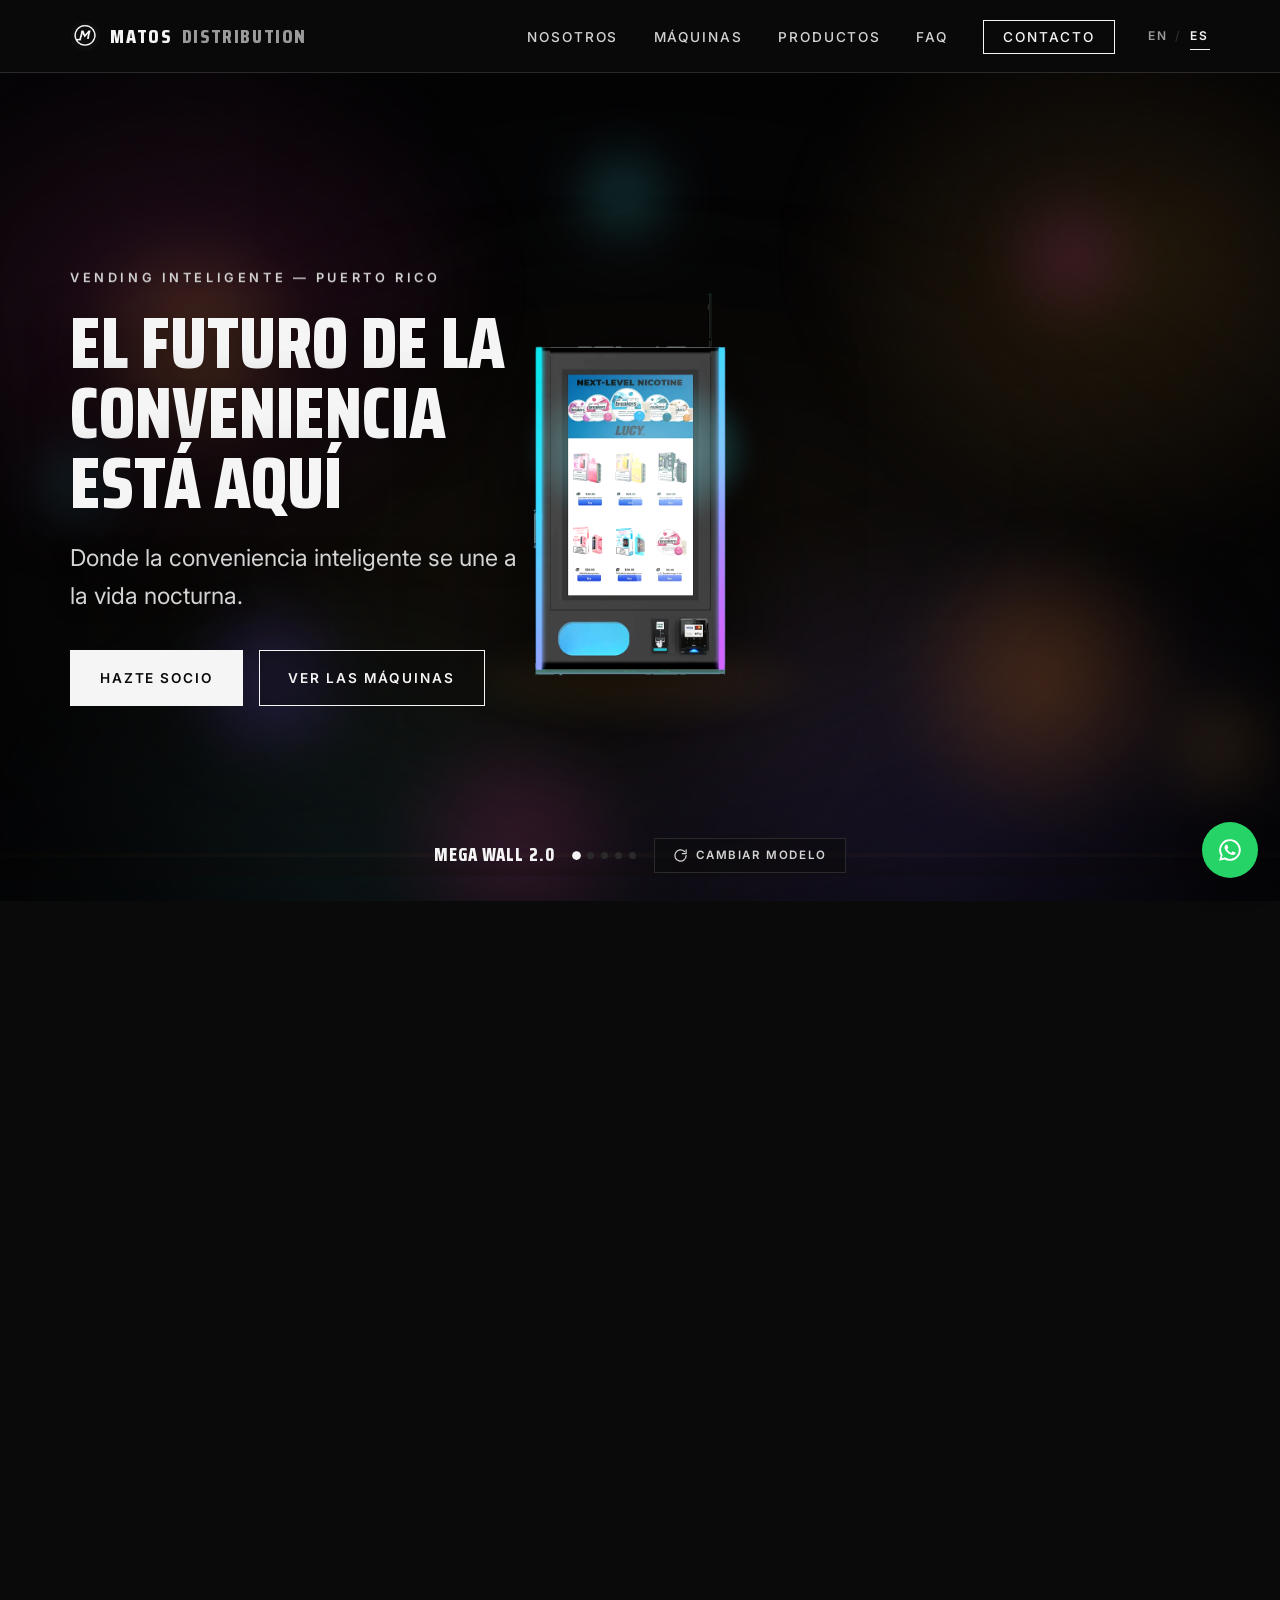
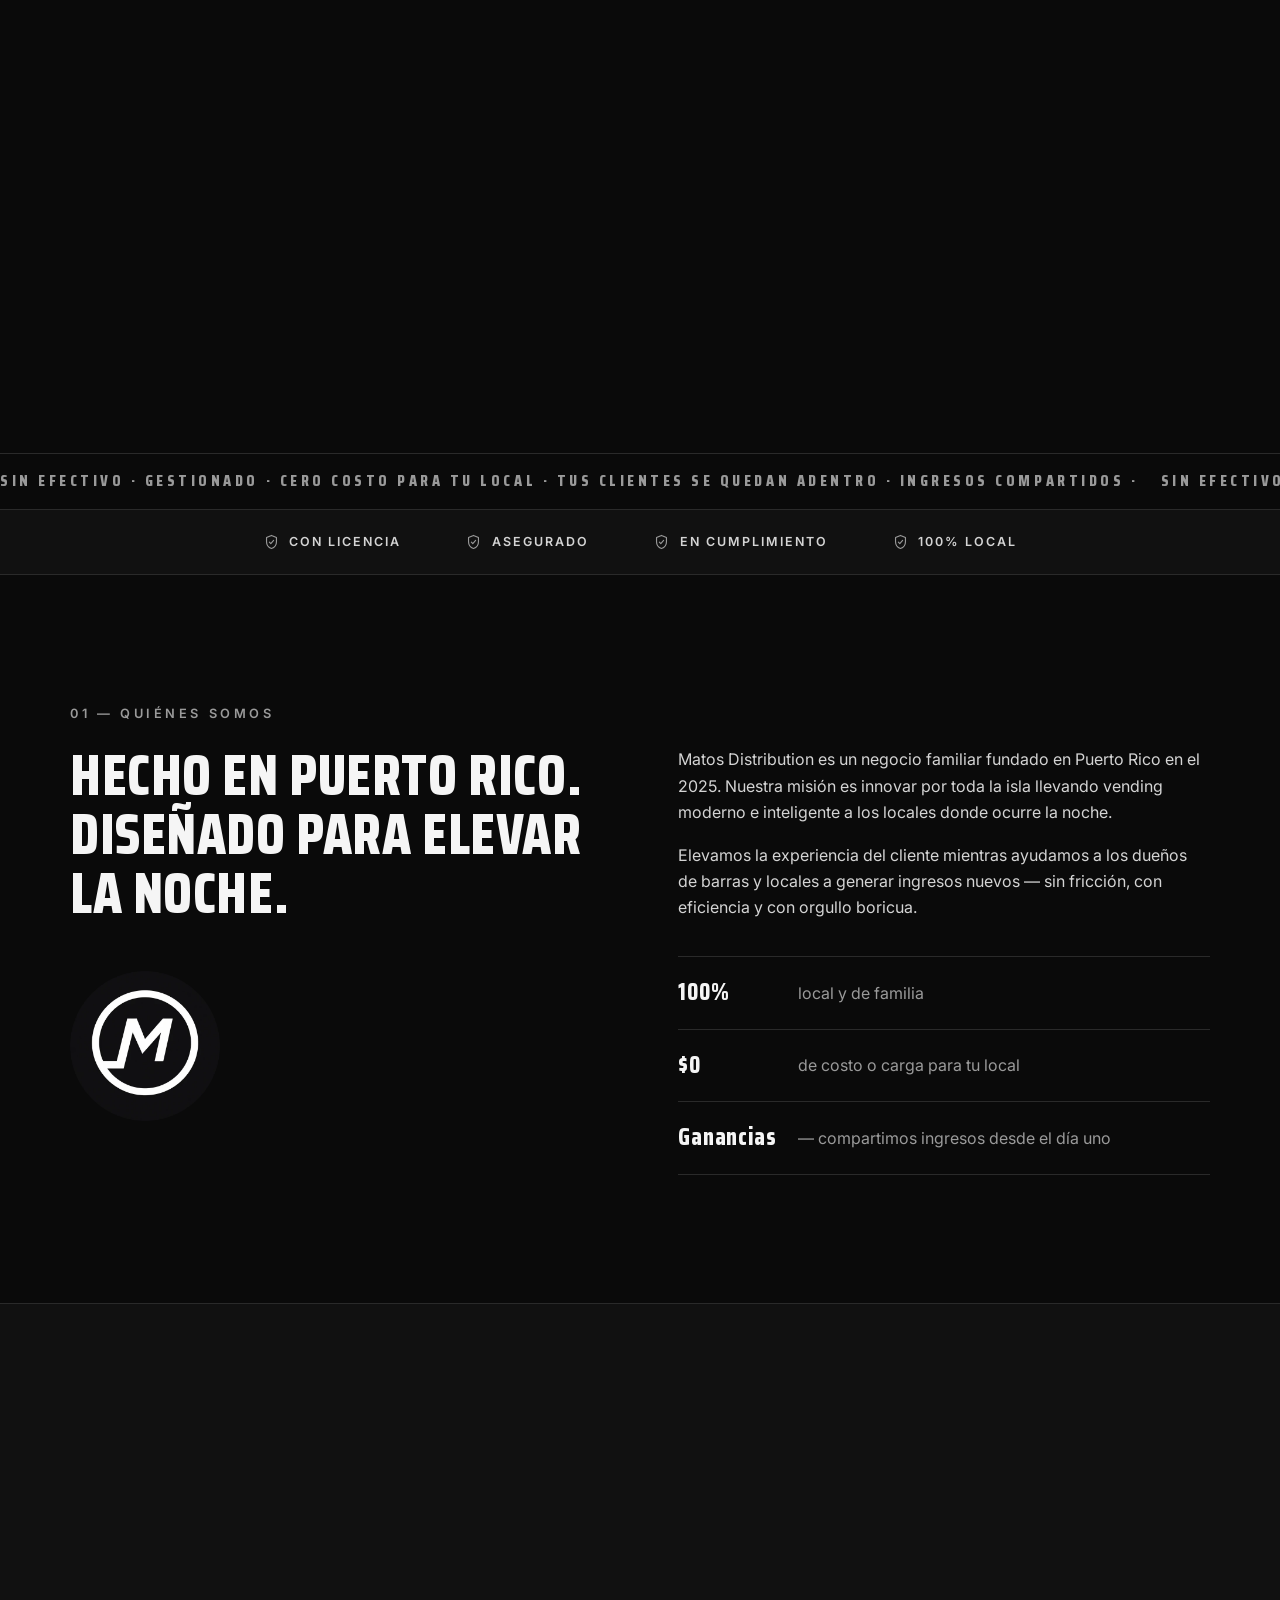
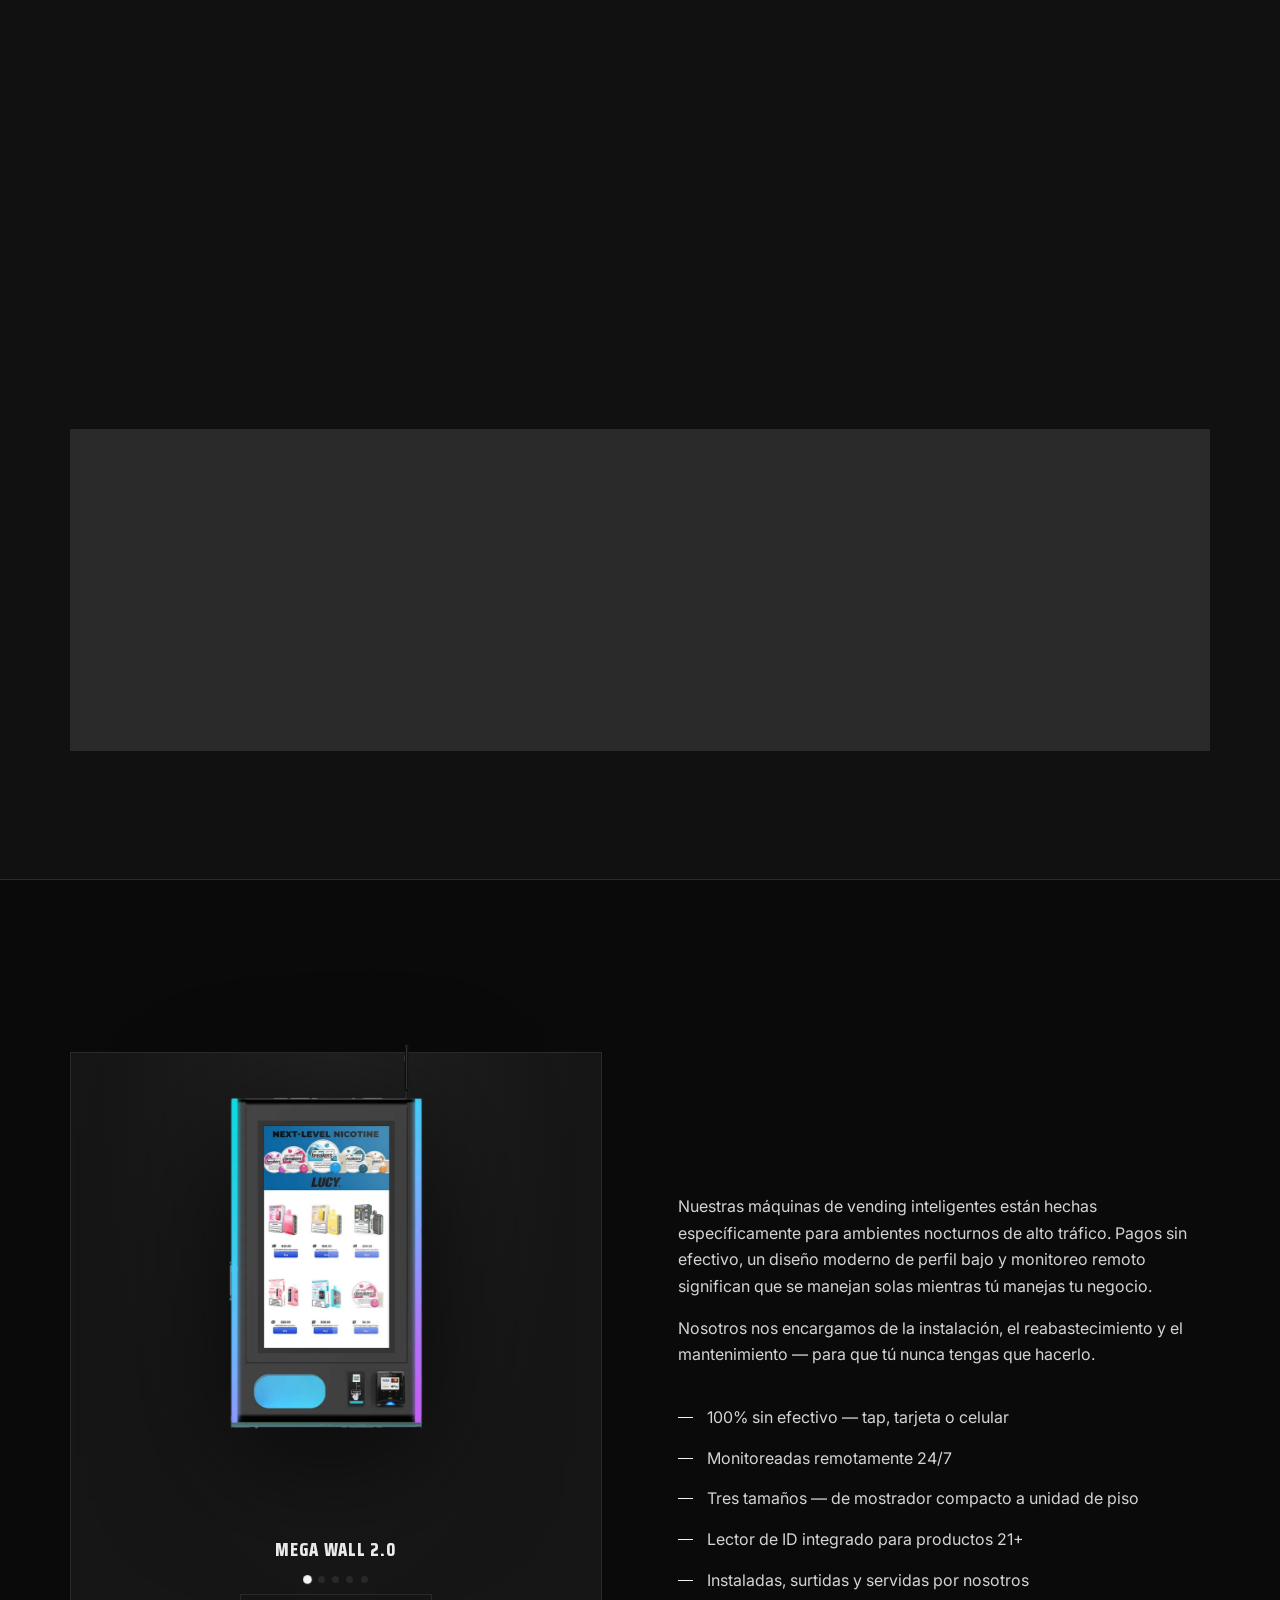
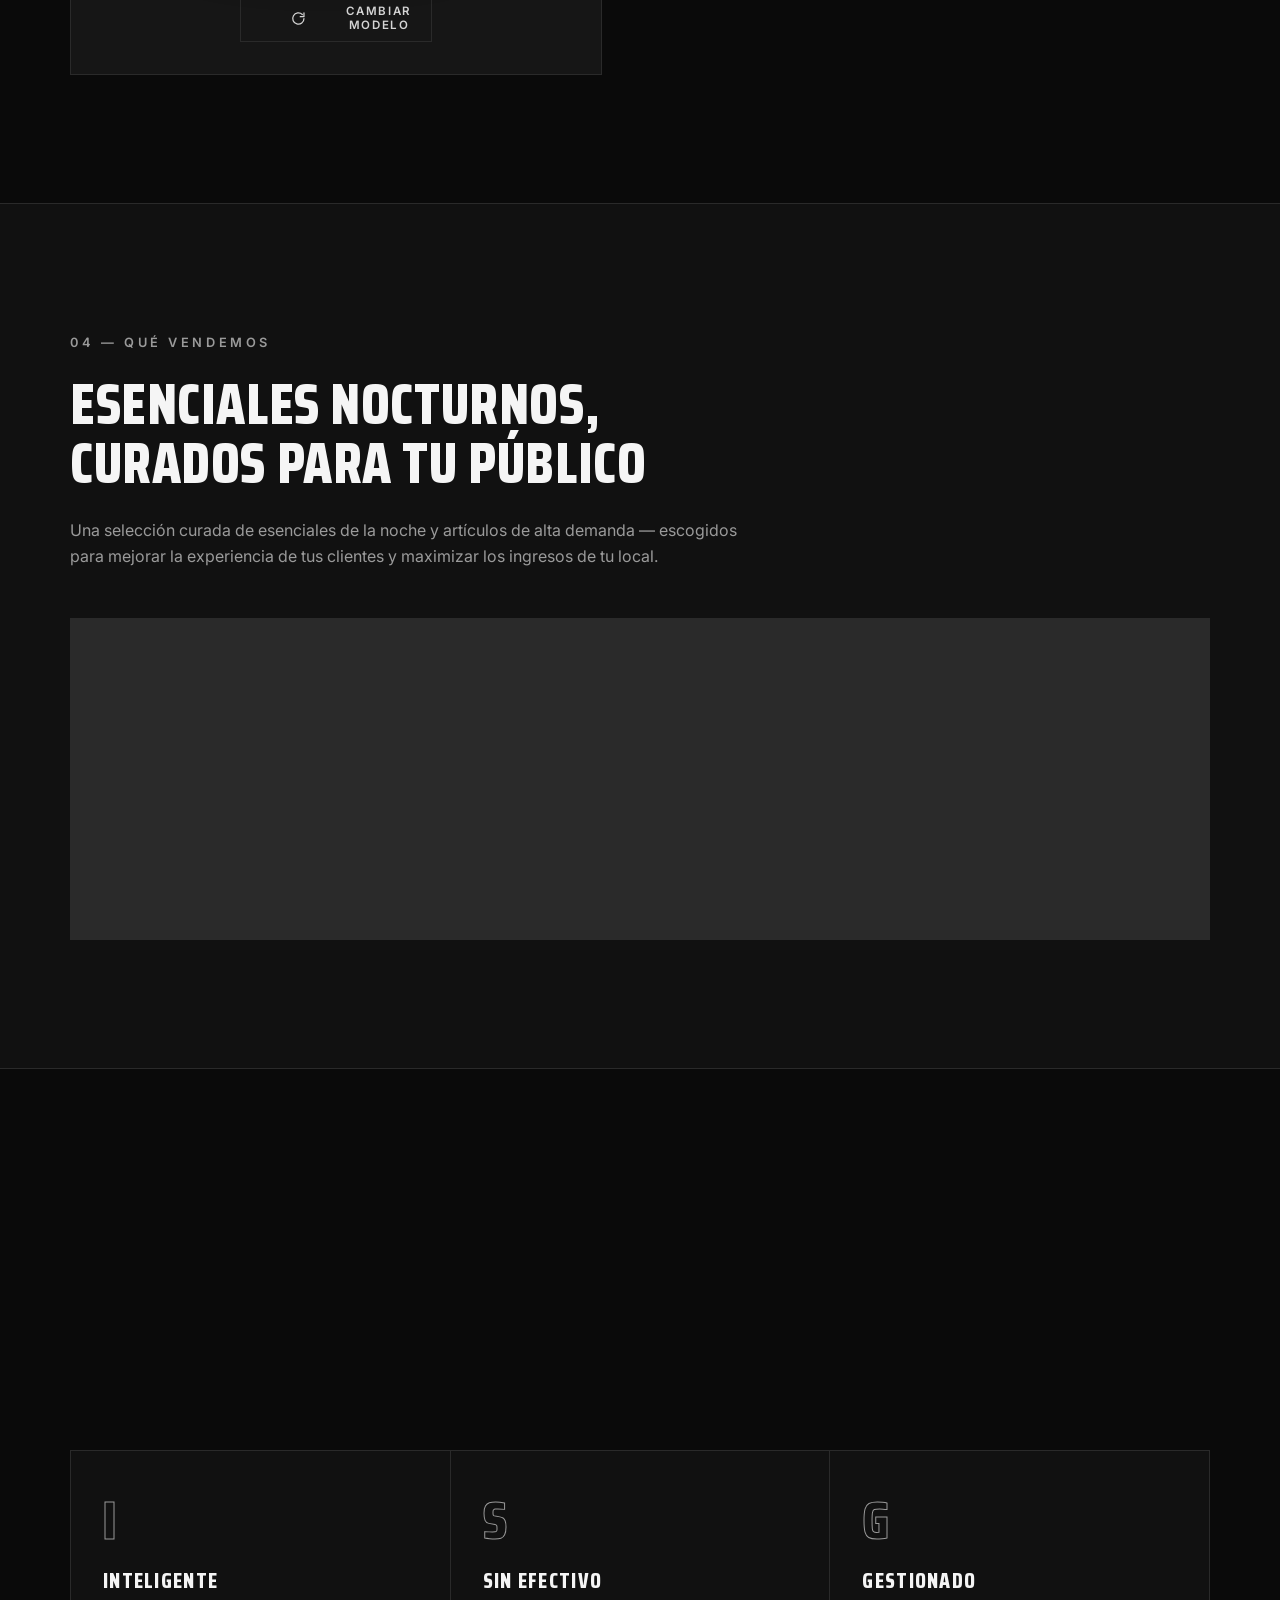
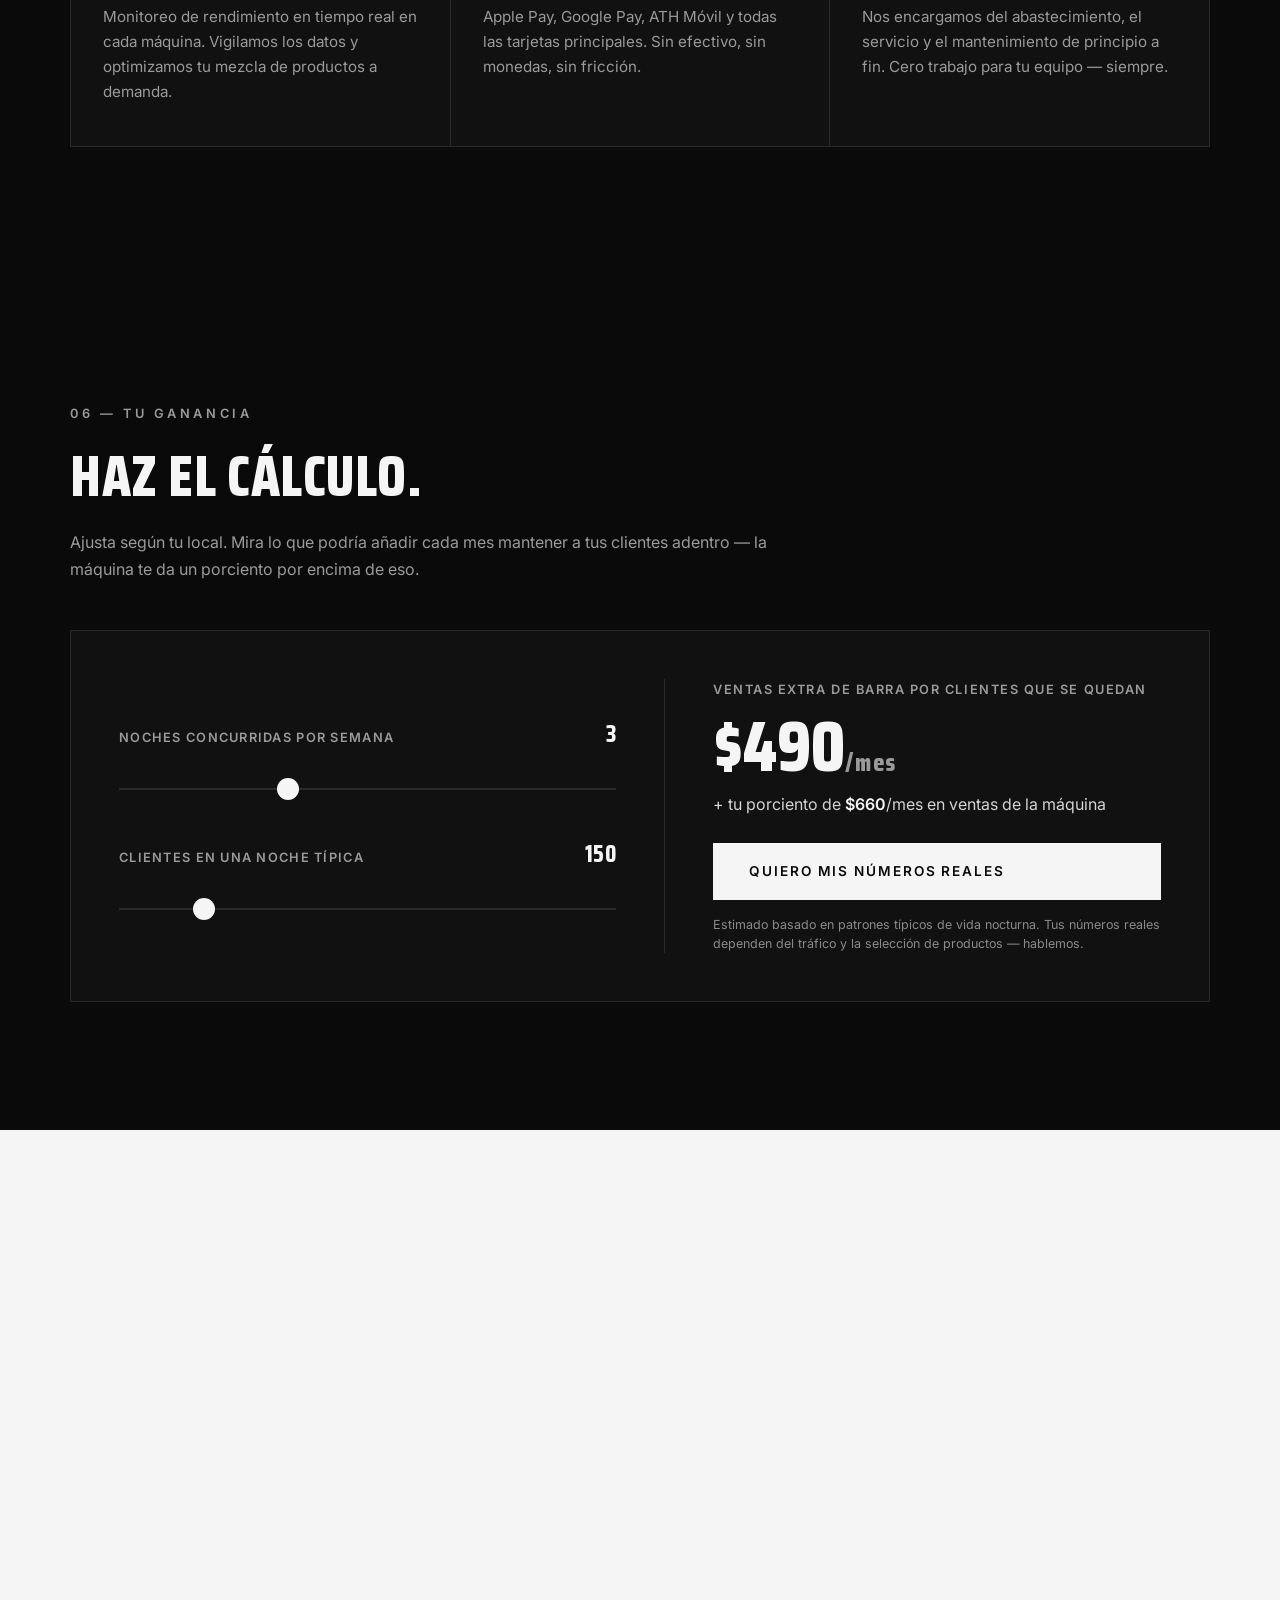
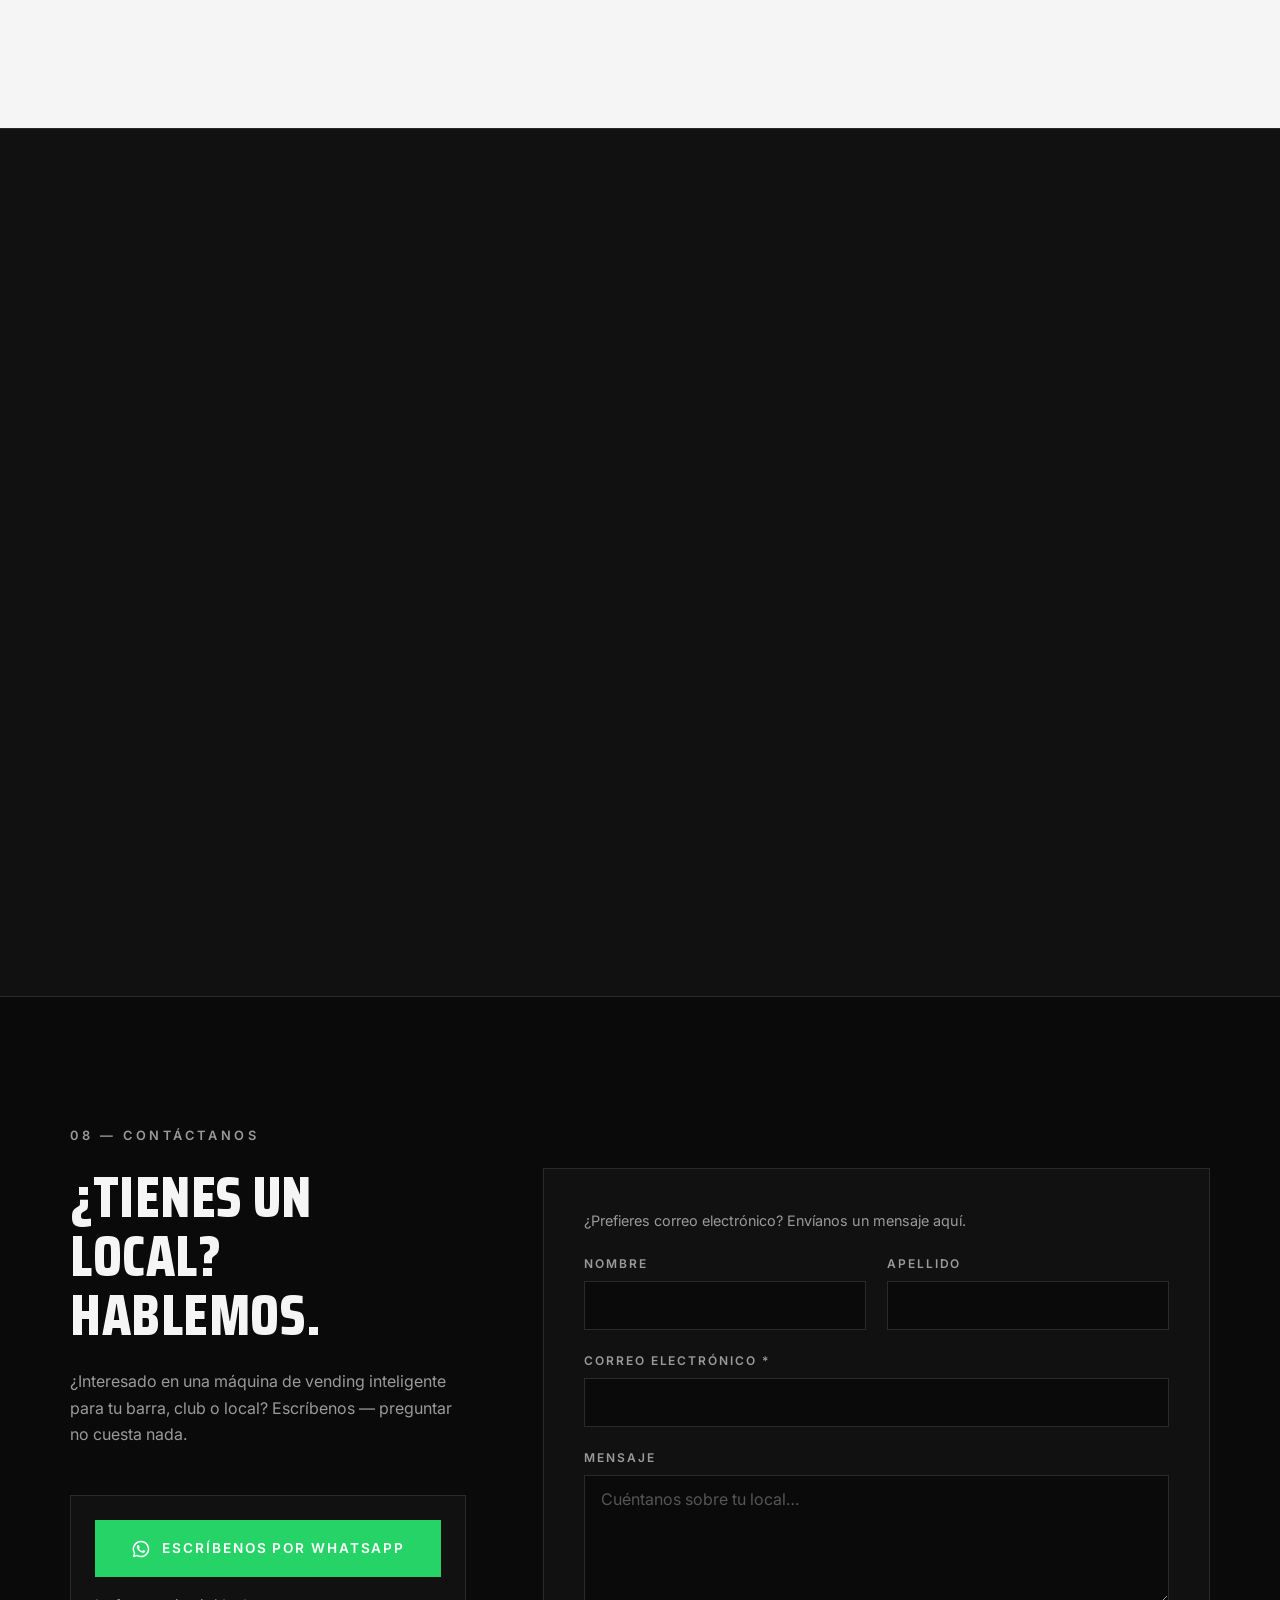
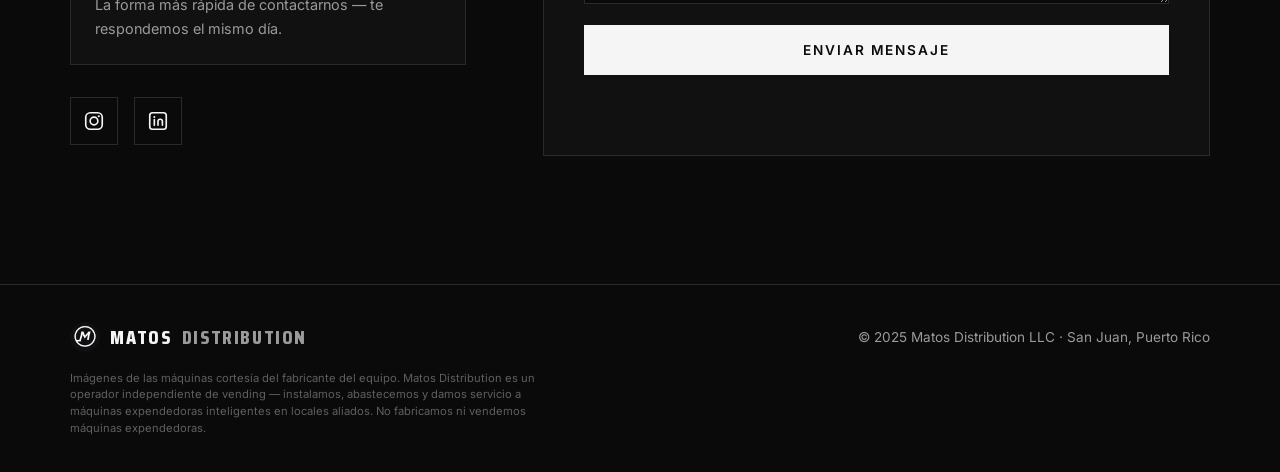
==== es/index.html @ 8715f702 "Hero Órbita v2: 3D machine volume, 2x shorter orbit, header breakpoints - Machine volume: per-model " ====
<!DOCTYPE html>
<html lang="es">
<head>
  <meta charset="UTF-8">
  <meta name="viewport" content="width=device-width, initial-scale=1.0">
  <meta name="theme-color" content="#0a0a0a">
  <title>Matos Distribution — Vending Inteligente Para la Vida Nocturna | Puerto Rico</title>
  <meta name="description" content="Matos Distribution instala máquinas de vending inteligentes y sin efectivo en barras, discotecas y locales nocturnos de Puerto Rico — totalmente gestionadas, con ingresos compartidos y cero costo para tu local.">
  <link rel="canonical" href="https://www.matosdistribution.com/es/">
  <link rel="alternate" hreflang="en" href="https://www.matosdistribution.com/">
  <link rel="alternate" hreflang="es" href="https://www.matosdistribution.com/es/">
  <link rel="alternate" hreflang="x-default" href="https://www.matosdistribution.com/">

  <!-- Open Graph -->
  <meta property="og:type" content="website">
  <meta property="og:site_name" content="Matos Distribution">
  <meta property="og:url" content="https://www.matosdistribution.com/es/">
  <meta property="og:title" content="Matos Distribution — Vending Inteligente Para la Vida Nocturna">
  <meta property="og:description" content="Máquinas de vending sin efectivo y totalmente gestionadas para barras y discotecas en Puerto Rico. Ingresos nuevos para tu local — cero costo, cero trabajo.">
  <meta property="og:image" content="https://www.matosdistribution.com/og-image-es.png">
  <meta property="og:image:width" content="1200">
  <meta property="og:image:height" content="630">
  <meta property="og:image:alt" content="Matos Distribution — La Conveniencia Inteligente Se Une a la Noche">
  <meta property="og:locale" content="es_PR">

  <!-- Twitter -->
  <meta name="twitter:card" content="summary_large_image">
  <meta name="twitter:title" content="Matos Distribution — Vending Inteligente Para la Vida Nocturna">
  <meta name="twitter:description" content="Máquinas de vending sin efectivo y totalmente gestionadas para barras y discotecas en Puerto Rico. Ingresos nuevos para tu local — cero costo, cero trabajo.">
  <meta name="twitter:image" content="https://www.matosdistribution.com/og-image-es.png">

  <link rel="icon" href="/favicon.ico?v=2" sizes="any">
  <link rel="icon" type="image/png" href="/favicon.png?v=2">
  <link rel="apple-touch-icon" href="/apple-touch-icon.png?v=2">

  <!-- Fonts: Anton self-hosted (preloaded — it renders the headline), Inter from Google -->
  <link rel="preload" href="/assets/fonts/saira-condensed-800-latin.woff2" as="font" type="font/woff2" crossorigin>
  <link rel="preload" href="/assets/machine-front.webp" as="image">
  <link rel="preconnect" href="https://fonts.googleapis.com">
  <link rel="preconnect" href="https://fonts.gstatic.com" crossorigin>
  <link href="https://fonts.googleapis.com/css2?family=Inter:wght@400;500;600&display=swap" rel="stylesheet">

  <link rel="stylesheet" href="/styles.css">

  <!-- Structured data -->
  <script type="application/ld+json">
  {
    "@context": "https://schema.org",
    "@type": "LocalBusiness",
    "name": "Matos Distribution",
    "legalName": "Matos Distribution LLC",
    "url": "https://www.matosdistribution.com/es/",
    "email": "ematos@matosdistribution.com",
    "logo": "https://www.matosdistribution.com/assets/logo-mark.webp",
    "image": "https://www.matosdistribution.com/og-image-es.png",
    "contactPoint": {
      "@type": "ContactPoint",
      "contactType": "sales",
      "email": "ematos@matosdistribution.com",
      "availableLanguage": ["es", "en"]
    },
    "sameAs": [
      "https://www.instagram.com/matosdistributionpr/",
      "https://www.linkedin.com/company/matos-distribution/"
    ],
    "description": "Empresa familiar de vending inteligente que instala máquinas expendedoras sin efectivo y totalmente gestionadas en barras, discotecas y locales nocturnos de Puerto Rico bajo un modelo de ingresos compartidos.",
    "foundingDate": "2025",
    "inLanguage": "es",
    "address": {
      "@type": "PostalAddress",
      "addressLocality": "San Juan",
      "addressRegion": "PR",
      "addressCountry": "US"
    },
    "areaServed": {
      "@type": "State",
      "name": "Puerto Rico"
    },
    "knowsAbout": ["máquinas expendedoras inteligentes", "pagos sin efectivo", "amenidades para la vida nocturna", "alianzas de ingresos compartidos"],
    "slogan": "Donde la conveniencia inteligente se une a la vida nocturna."
  }
  </script>
  <script type="application/ld+json">
  {
    "@context": "https://schema.org",
    "@type": "FAQPage",
    "inLanguage": "es",
    "mainEntity": [
      { "@type": "Question", "name": "¿Cuánto le cuesta a mi local?", "acceptedAnswer": { "@type": "Answer", "text": "Nada — nunca. Las máquinas son nuestras y cubrimos instalación, productos, servicio, licencias y seguros. No hay cargos, ni depósitos, ni letra pequeña." } },
      { "@type": "Question", "name": "¿Quién paga la electricidad?", "acceptedAnswer": { "@type": "Answer", "text": "La máquina se conecta a un enchufe normal y su consumo es mínimo — unos pocos dólares al mes como máximo. Esa es la única aportación del local." } },
      { "@type": "Question", "name": "¿Cuánto espacio necesita?", "acceptedAnswer": { "@type": "Answer", "text": "Hay tres tamaños. El más compacto mide unas 22 × 9 pulgadas y 33 de alto; la unidad de piso más grande mide 24 × 14 pulgadas. Todas necesitan solo un enchufe estándar." } },
      { "@type": "Question", "name": "¿Qué pasa si se daña o se atasca en plena noche?", "acceptedAnswer": { "@type": "Answer", "text": "Cada máquina se monitorea remotamente con soporte de guardia 24/7, y lleva un código QR para que los clientes reporten problemas o dejen reseñas al momento." } },
      { "@type": "Question", "name": "¿Hay contrato largo?", "acceptedAnswer": { "@type": "Answer", "text": "Solo si el local lo quiere. Hay pilotos de 30 y 60 días, cancelación con 15 días de aviso, y nos ajustamos al término que funcione para el local." } },
      { "@type": "Question", "name": "¿Puedo escoger qué va en la máquina?", "acceptedAnswer": { "@type": "Answer", "text": "Sí — la selección de productos se adapta completamente a cada local y se optimiza continuamente con datos reales de venta." } },
      { "@type": "Question", "name": "¿Y los vapes y productos para mayores de edad?", "acceptedAnswer": { "@type": "Answer", "text": "Las máquinas tienen un lector de ID integrado que verifica la edad antes de despachar cualquier producto 21+, incluso en locales 18+." } }
    ]
  }
  </script>
</head>
<body>

  <a class="skip-link" href="#main">Saltar al contenido</a>

  <header class="site-header" id="top">
    <nav class="nav" aria-label="Navegación principal">
      <a class="nav-logo" href="#top"><img class="nav-mark" src="/assets/logo-mark-small.png" alt="" width="30" height="30">MATOS<span> DISTRIBUTION</span></a>
      <div class="nav-right">
        <ul class="nav-links" id="nav-menu">
          <li><a href="#about">Nosotros</a></li>
          <li><a href="#machines">Máquinas</a></li>
          <li><a href="#products">Productos</a></li>
          <li><a href="#faq">FAQ</a></li>
          <li><a href="#contact" class="nav-cta">Contacto</a></li>
        </ul>
        <div class="lang-switch" aria-label="Idioma">
          <a href="/" lang="en" hreflang="en">EN</a><span aria-hidden="true">/</span><a href="/es/" class="is-active" aria-current="page">ES</a>
        </div>
        <button class="nav-toggle" aria-label="Abrir menú" aria-expanded="false" aria-controls="nav-menu">
          <span></span><span></span>
        </button>
      </div>
    </nav>
  </header>

  <main id="main">

    <!-- HERO — "Órbita": escena cinematográfica dirigida por scroll (CSS puro, ver styles.css "ÓRBITA HERO").
         Estado base = aterrizaje (máquina de frente, copy visible); la órbita solo se reproduce donde hay
         soporte de scroll-driven animations y el usuario acepta movimiento. -->
    <section class="hero" aria-label="Introducción">
      <div class="orb-track">
        <div class="orb-scene">

          <!-- ambiente plano del bar (nunca rota) -->
          <div class="orb-room" aria-hidden="true"></div>
          <div class="orb-haze" aria-hidden="true"></div>

          <!-- el mundo 3D que rota -->
          <div class="orb-stage3d">
            <div class="orb-bokeh orb-b1" aria-hidden="true"><i></i></div>
            <div class="orb-bokeh orb-b2" aria-hidden="true"><i></i></div>
            <div class="orb-bokeh orb-b3" aria-hidden="true"><i></i></div>
            <div class="orb-bokeh orb-b4" aria-hidden="true"><i></i></div>
            <div class="orb-bokeh orb-b5" aria-hidden="true"><i></i></div>
            <div class="orb-bokeh orb-b6" aria-hidden="true"><i></i></div>
            <div class="orb-bokeh orb-b7" aria-hidden="true"><i></i></div>
            <div class="orb-bokeh orb-b8" aria-hidden="true"><i></i></div>
            <div class="orb-bar-edge" aria-hidden="true"></div>

            <div class="orb-machine" data-model="0">
              <i class="orb-face orb-face-back" aria-hidden="true"></i><i class="orb-face orb-face-side" aria-hidden="true"></i><i class="orb-face orb-face-top" aria-hidden="true"></i><i class="orb-face orb-face-bottom" aria-hidden="true"></i>
              <div class="orb-glowpool" aria-hidden="true"></div>
              <button type="button" class="orb-machine-btn" data-machine-advance aria-label="Ver otro modelo de máquina">
                <img class="machine-img" data-machine-img src="/assets/machine-front.webp" alt="Máquina de vending inteligente Mega Wall con pantalla táctil encendida" width="1040" height="1040" fetchpriority="high">
              </button>
              <div class="orb-screen-wake" aria-hidden="true"></div>
            </div>
          </div>

          <!-- viñeta de enfoque -->
          <div class="orb-vignette" aria-hidden="true"></div>

          <!-- copy del hero — capa plana, siempre la capa legible superior -->
          <div class="orb-ui">
            <div class="orb-inner">
              <p class="hero-kicker">Vending Inteligente — Puerto Rico</p>
              <h1>El Futuro de la <br>Conveniencia <br>Está Aquí</h1>
              <p class="hero-sub">Donde la conveniencia inteligente se une a la vida nocturna.</p>
              <div class="hero-actions">
                <a class="btn btn-solid" href="#contact">Hazte Socio</a>
                <a class="btn btn-ghost" href="#machines">Ver Las Máquinas</a>
              </div>
            </div>
            <div class="machine-switch-ui orb-switch">
              <span class="machine-name" data-machine-name>Mega Wall 2.0</span>
              <span class="machine-dots" data-machine-dots aria-hidden="true"></span>
              <button type="button" class="machine-switch-btn" data-machine-advance>
                <svg viewBox="0 0 24 24" aria-hidden="true"><path d="M21 12a9 9 0 1 1-2.64-6.36" fill="none" stroke="currentColor" stroke-width="2" stroke-linecap="round"/><path d="M21 3v6h-6" fill="none" stroke="currentColor" stroke-width="2" stroke-linecap="round" stroke-linejoin="round"/></svg>
                Cambiar modelo
              </button>
            </div>
          </div>

          <div class="orb-scroll-hint" aria-hidden="true">
            <span class="orb-mouse"></span>
            Desliza para llegar
          </div>

        </div>
      </div>
      <div class="hero-marquee" aria-hidden="true">
        <div class="marquee-track">
          <span>Sin Efectivo&nbsp;·&nbsp;Gestionado&nbsp;·&nbsp;Cero costo para tu local&nbsp;·&nbsp;Tus clientes se quedan adentro&nbsp;·&nbsp;Ingresos compartidos&nbsp;·&nbsp;</span>
          <span>Sin Efectivo&nbsp;·&nbsp;Gestionado&nbsp;·&nbsp;Cero costo para tu local&nbsp;·&nbsp;Tus clientes se quedan adentro&nbsp;·&nbsp;Ingresos compartidos&nbsp;·&nbsp;</span>
        </div>
      </div>
    </section>

    <!-- FRANJA DE CONFIANZA -->
    <section class="trust-strip" aria-label="Credenciales">
      <ul>
        <li><svg viewBox="0 0 24 24" aria-hidden="true"><path d="M12 2l7 3v6c0 4.4-3 8.3-7 9.5C8 19.3 5 15.4 5 11V5l7-3z" fill="none" stroke="currentColor" stroke-width="1.6" stroke-linejoin="round"/><path d="M9 11.5l2 2 4-4.5" fill="none" stroke="currentColor" stroke-width="1.6" stroke-linecap="round" stroke-linejoin="round"/></svg>Con Licencia</li>
        <li><svg viewBox="0 0 24 24" aria-hidden="true"><path d="M12 2l7 3v6c0 4.4-3 8.3-7 9.5C8 19.3 5 15.4 5 11V5l7-3z" fill="none" stroke="currentColor" stroke-width="1.6" stroke-linejoin="round"/><path d="M9 11.5l2 2 4-4.5" fill="none" stroke="currentColor" stroke-width="1.6" stroke-linecap="round" stroke-linejoin="round"/></svg>Asegurado</li>
        <li><svg viewBox="0 0 24 24" aria-hidden="true"><path d="M12 2l7 3v6c0 4.4-3 8.3-7 9.5C8 19.3 5 15.4 5 11V5l7-3z" fill="none" stroke="currentColor" stroke-width="1.6" stroke-linejoin="round"/><path d="M9 11.5l2 2 4-4.5" fill="none" stroke="currentColor" stroke-width="1.6" stroke-linecap="round" stroke-linejoin="round"/></svg>En Cumplimiento</li>
        <li><svg viewBox="0 0 24 24" aria-hidden="true"><path d="M12 2l7 3v6c0 4.4-3 8.3-7 9.5C8 19.3 5 15.4 5 11V5l7-3z" fill="none" stroke="currentColor" stroke-width="1.6" stroke-linejoin="round"/><path d="M9 11.5l2 2 4-4.5" fill="none" stroke="currentColor" stroke-width="1.6" stroke-linecap="round" stroke-linejoin="round"/></svg>100% Local</li>
      </ul>
    </section>

    <!-- NOSOTROS -->
    <section class="section" id="about" aria-labelledby="about-heading">
      <div class="container">
        <p class="section-kicker reveal">01 — Quiénes Somos</p>
        <div class="split">
          <div class="about-heading-col">
            <h2 id="about-heading" class="reveal">Hecho en Puerto Rico. <br>Diseñado Para Elevar la Noche.</h2>
            <img class="about-mark reveal" src="/assets/logo-mark.webp" alt="" aria-hidden="true">
          </div>
          <div class="split-body reveal">
            <p>Matos Distribution es un negocio familiar fundado en Puerto Rico en el 2025. Nuestra misión es innovar por toda la isla llevando vending moderno e inteligente a los locales donde ocurre la noche.</p>
            <p>Elevamos la experiencia del cliente mientras ayudamos a los dueños de barras y locales a generar ingresos nuevos — sin fricción, con eficiencia y con orgullo boricua.</p>
            <ul class="fact-list">
              <li><strong>100%</strong> local y de familia</li>
              <li><strong>$0</strong> de costo o carga para tu local</li>
              <li><strong>Ganancias</strong> — compartimos ingresos desde el día uno</li>
            </ul>
          </div>
        </div>
      </div>
    </section>

    <!-- CÓMO FUNCIONA LA ALIANZA -->
    <section class="section section-alt" id="how-it-works" aria-labelledby="how-heading">
      <div class="container">
        <p class="section-kicker reveal">02 — Cómo Funciona</p>
        <div class="split how-intro">
          <div>
            <h2 id="how-heading" class="reveal">Tres Pasos. Cero Riesgo.</h2>
            <p class="section-lead reveal">De tu primer mensaje a una máquina funcionando en 1–2 semanas — sin que muevas un dedo. Nosotros la instalamos, la surtimos y la mantenemos.</p>
          </div>
          <div class="machine-visual reveal">
            <img class="machine-photo" data-parallax="14" src="/assets/machine-interior.webp" alt="Una máquina de vending de Matos Distribution abierta y surtida de esenciales para la vida nocturna" width="1200" height="1200" loading="lazy">
          </div>
        </div>
        <div class="feature-grid steps-grid">
          <article class="feature-card reveal">
            <span class="feature-num" aria-hidden="true">1</span>
            <h3>Visitamos Tu Local</h3>
            <p>Una visita rápida y gratis. Evaluamos tu espacio y tu público, y escogemos la máquina y el lugar ideales — el modelo más compacto necesita unos dos pies cuadrados.</p>
          </article>
          <article class="feature-card reveal">
            <span class="feature-num" aria-hidden="true">2</span>
            <h3>Instalamos Todo — $0</h3>
            <p>Máquina, productos, licencias, seguros e instalación: todo por nuestra cuenta. Cero costo, cero papeleo, cero complicaciones para ti.</p>
          </article>
          <article class="feature-card reveal">
            <span class="feature-num" aria-hidden="true">3</span>
            <h3>Ganas Desde el Día Uno</h3>
            <p>Un porciento de cada venta, pagado mensualmente como más te convenga. Nosotros reabastecemos, damos servicio y optimizamos la selección — siempre.</p>
          </article>
        </div>
      </div>
    </section>

    <!-- MÁQUINAS -->
    <section class="section" id="machines" aria-labelledby="machines-heading">
      <div class="container">
        <p class="section-kicker reveal">03 — Nuestras Máquinas</p>
        <div class="split split-reverse">
          <div class="machine-visual reveal">
            <div class="machine-switcher">
              <button type="button" class="machine-stage" data-machine-advance aria-label="Ver otro modelo de máquina">
                <img class="machine-img" data-machine-img data-parallax="14" src="/assets/machine-front.webp" alt="Máquina de vending inteligente Mega Wall — pantalla táctil, lector de tarjetas sin contacto y lector de ID integrado" width="1040" height="1040" loading="lazy">
              </button>
              <div class="machine-switch-ui">
                <span class="machine-name" data-machine-name>Mega Wall 2.0</span>
                <span class="machine-dots" data-machine-dots aria-hidden="true"></span>
                <button type="button" class="machine-switch-btn" data-machine-advance>
                  <svg viewBox="0 0 24 24" aria-hidden="true"><path d="M21 12a9 9 0 1 1-2.64-6.36" fill="none" stroke="currentColor" stroke-width="2" stroke-linecap="round"/><path d="M21 3v6h-6" fill="none" stroke="currentColor" stroke-width="2" stroke-linecap="round" stroke-linejoin="round"/></svg>
                  Cambiar modelo
                </button>
              </div>
            </div>
          </div>
          <div>
            <h2 id="machines-heading" class="reveal">Diseñadas Para el Turno de la Noche</h2>
            <div class="split-body reveal">
              <p>Nuestras máquinas de vending inteligentes están hechas específicamente para ambientes nocturnos de alto tráfico. Pagos sin efectivo, un diseño moderno de perfil bajo y monitoreo remoto significan que se manejan solas mientras tú manejas tu negocio.</p>
              <p>Nosotros nos encargamos de la instalación, el reabastecimiento y el mantenimiento — para que tú nunca tengas que hacerlo.</p>
              <ul class="check-list">
                <li>100% sin efectivo — tap, tarjeta o celular</li>
                <li>Monitoreadas remotamente 24/7</li>
                <li>Tres tamaños — de mostrador compacto a unidad de piso</li>
                <li>Lector de ID integrado para productos 21+</li>
                <li>Instaladas, surtidas y servidas por nosotros</li>
              </ul>
            </div>
          </div>
        </div>
      </div>
    </section>

    <!-- PRODUCTOS -->
    <section class="section section-alt" id="products" aria-labelledby="products-heading">
      <div class="container">
        <p class="section-kicker reveal">04 — Qué Vendemos</p>
        <h2 id="products-heading" class="reveal">Esenciales Nocturnos, <br>Curados Para Tu Público</h2>
        <p class="section-lead reveal">Una selección curada de esenciales de la noche y artículos de alta demanda — escogidos para mejorar la experiencia de tus clientes y maximizar los ingresos de tu local.</p>
        <ul class="product-grid">
          <li class="product-card reveal">
            <svg viewBox="0 0 48 48" aria-hidden="true"><path d="M18 8h12v6H18zM16 14h16v26a2 2 0 0 1-2 2H18a2 2 0 0 1-2-2V14z" fill="none" stroke="currentColor" stroke-width="2" stroke-linejoin="round"/><line x1="16" y1="24" x2="32" y2="24" stroke="currentColor" stroke-width="2"/></svg>
            <h3>Cuidado Personal</h3>
          </li>
          <li class="product-card reveal">
            <svg viewBox="0 0 48 48" aria-hidden="true"><path d="M18 16h12v24a2 2 0 0 1-2 2H20a2 2 0 0 1-2-2V16z" fill="none" stroke="currentColor" stroke-width="2" stroke-linejoin="round"/><path d="M22 16v-4h4v4" fill="none" stroke="currentColor" stroke-width="2"/><path d="M24 6c1.5 2 2.5 3 0 6-2.5-3-1.5-4 0-6z" fill="currentColor"/></svg>
            <h3>Encendedores</h3>
          </li>
          <li class="product-card reveal">
            <svg viewBox="0 0 48 48" aria-hidden="true"><circle cx="24" cy="24" r="16" fill="none" stroke="currentColor" stroke-width="2"/><ellipse cx="24" cy="24" rx="9" ry="5" fill="none" stroke="currentColor" stroke-width="2"/></svg>
            <h3>Bolsas de Nicotina</h3>
          </li>
          <li class="product-card reveal">
            <svg viewBox="0 0 48 48" aria-hidden="true"><rect x="10" y="12" width="28" height="20" rx="2" fill="none" stroke="currentColor" stroke-width="2"/><path d="M10 32l6 6h22V18" fill="none" stroke="currentColor" stroke-width="2" stroke-linejoin="round"/><line x1="16" y1="18" x2="32" y2="18" stroke="currentColor" stroke-width="1.5" opacity="0.6"/><line x1="16" y1="23" x2="32" y2="23" stroke="currentColor" stroke-width="1.5" opacity="0.6"/></svg>
            <h3>Papelillos</h3>
          </li>
          <li class="product-card reveal">
            <svg viewBox="0 0 48 48" aria-hidden="true"><rect x="20" y="8" width="8" height="30" rx="4" fill="none" stroke="currentColor" stroke-width="2"/><line x1="24" y1="38" x2="24" y2="42" stroke="currentColor" stroke-width="2" stroke-linecap="round"/><circle cx="24" cy="15" r="1.6" fill="currentColor"/></svg>
            <h3>Vapes Desechables</h3>
          </li>
          <li class="product-card reveal">
            <svg viewBox="0 0 48 48" aria-hidden="true"><rect x="8" y="14" width="32" height="22" rx="3" fill="none" stroke="currentColor" stroke-width="2"/><path d="M18 14l2-4h8l2 4" fill="none" stroke="currentColor" stroke-width="2" stroke-linejoin="round"/><circle cx="24" cy="25" r="6" fill="none" stroke="currentColor" stroke-width="2"/><circle cx="35" cy="19" r="1.5" fill="currentColor"/></svg>
            <h3>Extras de la Noche</h3>
          </li>
        </ul>
      </div>
    </section>

    <!-- LA TECNOLOGÍA -->
    <section class="section" id="features" aria-labelledby="features-heading">
      <div class="container">
        <p class="section-kicker reveal">05 — La Tecnología</p>
        <h2 id="features-heading" class="reveal">Inteligente. Sin Efectivo. Gestionado.</h2>
        <p class="section-lead reveal">Vending que trabaja mientras tú no. Totalmente sin efectivo, monitoreado remotamente y gestionado profesionalmente de principio a fin — siempre surtido, siempre funcional, siempre rentable. Cero trabajo extra para tu equipo.</p>
        <div class="feature-grid">
          <article class="feature-card reveal">
            <span class="feature-num" aria-hidden="true">I</span>
            <h3>Inteligente</h3>
            <p>Monitoreo de rendimiento en tiempo real en cada máquina. Vigilamos los datos y optimizamos tu mezcla de productos a demanda.</p>
          </article>
          <article class="feature-card reveal">
            <span class="feature-num" aria-hidden="true">S</span>
            <h3>Sin Efectivo</h3>
            <p>Apple Pay, Google Pay, ATH Móvil y todas las tarjetas principales. Sin efectivo, sin monedas, sin fricción.</p>
          </article>
          <article class="feature-card reveal">
            <span class="feature-num" aria-hidden="true">G</span>
            <h3>Gestionado</h3>
            <p>Nos encargamos del abastecimiento, el servicio y el mantenimiento de principio a fin. Cero trabajo para tu equipo — siempre.</p>
          </article>
        </div>
      </div>
    </section>

    <!-- ESTIMADOR DE INGRESOS -->
    <section class="section" id="estimator" aria-labelledby="estimator-heading">
      <div class="container">
        <p class="section-kicker reveal">06 — Tu Ganancia</p>
        <h2 id="estimator-heading" class="reveal">Haz el Cálculo.</h2>
        <p class="section-lead reveal">Ajusta según tu local. Mira lo que podría añadir cada mes mantener a tus clientes adentro — la máquina te da un porciento por encima de eso.</p>
        <div class="estimator reveal">
          <div class="estimator-controls">
            <div class="est-field">
              <label for="est-nights">Noches concurridas por semana <output id="est-nights-val">3</output></label>
              <input type="range" id="est-nights" min="1" max="7" step="1" value="3">
            </div>
            <div class="est-field">
              <label for="est-guests">Clientes en una noche típica <output id="est-guests-val">150</output></label>
              <input type="range" id="est-guests" min="30" max="800" step="10" value="150">
            </div>
          </div>
          <div class="estimator-result">
            <p class="est-result-label">Ventas extra de barra por clientes que se quedan</p>
            <p class="est-result-big"><span id="est-bar">$0</span><span class="est-per">/mes</span></p>
            <p class="est-result-sub">+ tu porciento de <strong id="est-machine">$0</strong>/mes en ventas de la máquina</p>
            <a class="btn btn-solid btn-wide" data-whatsapp href="#contact">Quiero Mis Números Reales</a>
            <p class="est-fine">Estimado basado en patrones típicos de vida nocturna. Tus números reales dependen del tráfico y la selección de productos — hablemos.</p>
          </div>
        </div>
      </div>
    </section>

    <!-- BANDA CTA DE RETENCIÓN -->
    <section class="cta-band" aria-labelledby="band-heading">
      <div class="container">
        <h2 id="band-heading" class="reveal">Se Quedan.<br>Consumen.<br>Tú Ganas.</h2>
        <p class="reveal">Cada venta de la máquina mantiene a tu cliente adentro — y un cliente que se queda pide otra ronda. Además de tu porciento mensual, esa es la verdadera ganancia. Los primeros locales aseguran condiciones preferenciales de fundador.</p>
        <div class="band-actions reveal">
          <a class="btn btn-invert" data-whatsapp href="#contact">Escríbenos por WhatsApp</a>
          <a class="btn btn-invert-ghost" href="#contact">Enviar Mensaje</a>
        </div>
      </div>
    </section>

    <!-- PREGUNTAS FRECUENTES -->
    <section class="section section-alt" id="faq" aria-labelledby="faq-heading">
      <div class="container">
        <p class="section-kicker reveal">07 — Preguntas Frecuentes</p>
        <h2 id="faq-heading" class="reveal">¿Preguntas? Respuestas.</h2>
        <div class="faq-list reveal">
          <details class="faq-item">
            <summary>¿Cuánto le cuesta a mi local?</summary>
            <p>Nada — nunca. Las máquinas son nuestras y cubrimos instalación, productos, servicio, licencias y seguros. No hay cargos, ni depósitos, ni letra pequeña. Tú pones el espacio; nosotros ponemos todo lo demás.</p>
          </details>
          <details class="faq-item">
            <summary>¿Quién paga la electricidad?</summary>
            <p>La máquina se conecta a un enchufe normal de tu local y su consumo es mínimo — unos pocos dólares al mes como máximo. Esa es, de verdad, la única aportación de tu local.</p>
          </details>
          <details class="faq-item">
            <summary>¿Cuánto espacio necesita?</summary>
            <p>Tenemos tres tamaños. El más compacto mide unas 22″ de ancho × 9″ de fondo y 33″ de alto — cabe en un mostrador o contra cualquier pared. La unidad de piso más grande mide 24″ × 14″. Todas necesitan solo un enchufe estándar.</p>
          </details>
          <details class="faq-item">
            <summary>¿Qué pasa si se daña o se atasca en plena noche?</summary>
            <p>Monitoreamos cada máquina remotamente y tenemos soporte de guardia 24/7. Además, cada máquina lleva un código QR al lado para que tus clientes reporten cualquier problema o dejen su reseña al momento — la mayoría de los problemas los detectamos antes de que alguien llame.</p>
          </details>
          <details class="faq-item">
            <summary>¿Hay contrato largo?</summary>
            <p>Solo si tú lo quieres. Ofrecemos pilotos de 30 y 60 días para que pruebes sin riesgo, puedes cancelar con 15 días de aviso, y nos ajustamos al término que te funcione. Nos adaptamos nosotros — no tú.</p>
          </details>
          <details class="faq-item">
            <summary>¿Puedo escoger qué va en la máquina?</summary>
            <p>Claro que sí. La selección de productos se adapta completamente a tu local y a tu público, y la seguimos optimizando con datos reales de venta para que la máquina venda lo que tu gente de verdad quiere.</p>
          </details>
          <details class="faq-item">
            <summary>¿Y los vapes y productos para mayores de edad?</summary>
            <p>Nuestras máquinas tienen un lector de ID integrado que verifica la edad antes de despachar cualquier producto 21+ — así los productos restringidos se venden de forma segura y legal, incluso en locales 18+.</p>
          </details>
        </div>
      </div>
    </section>

    <!-- CONTACTO -->
    <section class="section" id="contact" aria-labelledby="contact-heading">
      <div class="container">
        <p class="section-kicker reveal">08 — Contáctanos</p>
        <div class="split">
          <div>
            <h2 id="contact-heading" class="reveal">¿Tienes un Local? <br>Hablemos.</h2>
            <p class="section-lead reveal">¿Interesado en una máquina de vending inteligente para tu barra, club o local? Escríbenos — preguntar no cuesta nada.</p>
            <div class="whatsapp-cta reveal" data-whatsapp-ui>
              <a class="btn btn-solid btn-whatsapp" data-whatsapp href="#" target="_blank" rel="noopener">
                <svg viewBox="0 0 24 24" aria-hidden="true" fill="currentColor"><path d="M12 2a10 10 0 0 0-8.6 15.1L2 22l5-1.3A10 10 0 1 0 12 2zm0 18.2c-1.5 0-3-.4-4.3-1.2l-.3-.2-3 .8.8-2.9-.2-.3A8.2 8.2 0 1 1 12 20.2zm4.6-6.1c-.3-.1-1.5-.7-1.7-.8-.2-.1-.4-.1-.6.1-.2.3-.6.8-.8 1-.1.2-.3.2-.5.1-.3-.1-1.1-.4-2-1.2-.8-.7-1.3-1.5-1.4-1.8-.2-.3 0-.4.1-.5l.4-.5c.1-.2.2-.3.3-.5.1-.2 0-.3 0-.5-.1-.1-.6-1.4-.8-1.9-.2-.5-.4-.4-.6-.4h-.5c-.2 0-.5.1-.7.3-.2.3-.9.9-.9 2.1s.9 2.4 1 2.6c.1.2 1.8 2.7 4.3 3.8.6.3 1.1.4 1.4.5.6.2 1.2.2 1.6.1.5-.1 1.5-.6 1.7-1.2.2-.6.2-1.1.1-1.2 0-.1-.2-.2-.4-.3z"/></svg>
                Escríbenos por WhatsApp
              </a>
              <p>La forma más rápida de contactarnos — te respondemos el mismo día.</p>
            </div>
            <ul class="social-links reveal" aria-label="Redes sociales">
              <li>
                <a href="https://www.instagram.com/matosdistributionpr/" target="_blank" rel="noopener" aria-label="Matos Distribution en Instagram">
                  <svg viewBox="0 0 24 24" aria-hidden="true"><rect x="3" y="3" width="18" height="18" rx="5" fill="none" stroke="currentColor" stroke-width="1.8"/><circle cx="12" cy="12" r="4.2" fill="none" stroke="currentColor" stroke-width="1.8"/><circle cx="17.2" cy="6.8" r="1.2" fill="currentColor"/></svg>
                </a>
              </li>
              <li>
                <a href="https://www.linkedin.com/company/matos-distribution/" target="_blank" rel="noopener" aria-label="Matos Distribution en LinkedIn">
                  <svg viewBox="0 0 24 24" aria-hidden="true"><rect x="3" y="3" width="18" height="18" rx="3" fill="none" stroke="currentColor" stroke-width="1.8"/><line x1="8" y1="10.5" x2="8" y2="16.5" stroke="currentColor" stroke-width="1.8" stroke-linecap="round"/><circle cx="8" cy="7.6" r="1.1" fill="currentColor"/><path d="M12 16.5v-4a2.4 2.4 0 0 1 4.8 0v4" fill="none" stroke="currentColor" stroke-width="1.8" stroke-linecap="round"/></svg>
                </a>
              </li>
            </ul>
          </div>
          <form class="contact-form reveal" id="contact-form" novalidate>
            <p class="form-note">¿Prefieres correo electrónico? Envíanos un mensaje aquí.</p>
            <div class="hp-field" aria-hidden="true">
              <label for="company">Empresa</label>
              <input type="text" id="company" name="company" tabindex="-1" autocomplete="off">
            </div>
            <div class="form-row">
              <div class="form-field">
                <label for="first-name">Nombre</label>
                <input type="text" id="first-name" name="firstName" autocomplete="given-name">
              </div>
              <div class="form-field">
                <label for="last-name">Apellido</label>
                <input type="text" id="last-name" name="lastName" autocomplete="family-name">
              </div>
            </div>
            <div class="form-field">
              <label for="email">Correo Electrónico <span aria-hidden="true">*</span></label>
              <input type="email" id="email" name="email" required autocomplete="email">
            </div>
            <div class="form-field">
              <label for="message">Mensaje</label>
              <textarea id="message" name="message" rows="5" placeholder="Cuéntanos sobre tu local…"></textarea>
            </div>
            <button type="submit" class="btn btn-solid btn-wide">Enviar Mensaje</button>
            <p class="form-status" role="status" aria-live="polite"></p>
          </form>
        </div>
      </div>
    </section>

  </main>

  <footer class="site-footer">
    <div class="container footer-inner">
      <a class="nav-logo" href="#top"><img class="nav-mark" src="/assets/logo-mark-small.png" alt="" width="30" height="30">MATOS<span> DISTRIBUTION</span></a>
      <p>© 2025 Matos Distribution LLC · San Juan, Puerto Rico</p>
    </div>
    <div class="container">
      <p class="footer-fine">Imágenes de las máquinas cortesía del fabricante del equipo. Matos Distribution es un operador independiente de vending — instalamos, abastecemos y damos servicio a máquinas expendedoras inteligentes en locales aliados. No fabricamos ni vendemos máquinas expendedoras.</p>
    </div>
  </footer>

  <a class="whatsapp-float" data-whatsapp data-whatsapp-ui href="#" target="_blank" rel="noopener" aria-label="Chatea con nosotros por WhatsApp">
    <svg viewBox="0 0 24 24" aria-hidden="true" fill="currentColor"><path d="M12 2a10 10 0 0 0-8.6 15.1L2 22l5-1.3A10 10 0 1 0 12 2zm0 18.2c-1.5 0-3-.4-4.3-1.2l-.3-.2-3 .8.8-2.9-.2-.3A8.2 8.2 0 1 1 12 20.2zm4.6-6.1c-.3-.1-1.5-.7-1.7-.8-.2-.1-.4-.1-.6.1-.2.3-.6.8-.8 1-.1.2-.3.2-.5.1-.3-.1-1.1-.4-2-1.2-.8-.7-1.3-1.5-1.4-1.8-.2-.3 0-.4.1-.5l.4-.5c.1-.2.2-.3.3-.5.1-.2 0-.3 0-.5-.1-.1-.6-1.4-.8-1.9-.2-.5-.4-.4-.6-.4h-.5c-.2 0-.5.1-.7.3-.2.3-.9.9-.9 2.1s.9 2.4 1 2.6c.1.2 1.8 2.7 4.3 3.8.6.3 1.1.4 1.4.5.6.2 1.2.2 1.6.1.5-.1 1.5-.6 1.7-1.2.2-.6.2-1.1.1-1.2 0-.1-.2-.2-.4-.3z"/></svg>
  </a>

  <script src="/script.js" defer></script>
  <script defer src="/_vercel/insights/script.js"></script>
</body>
</html>
---- styles.css ----
/* ============ Matos Distribution — monochrome theme ============ */

/* Self-hosted display font (latin subset covers Spanish accents) */
@font-face {
  font-family: "Anton";
  font-style: normal;
  font-weight: 400;
  font-display: swap;
  src: url("/assets/fonts/anton-latin.woff2") format("woff2");
}

/* Spanish display face — Anton's accents are too heavy at large sizes */
@font-face {
  font-family: "Saira Condensed";
  font-style: normal;
  font-weight: 800;
  font-display: swap;
  src: url("/assets/fonts/saira-condensed-800-latin.woff2") format("woff2");
}

:root {
  --black: #0a0a0a;
  --near-black: #111111;
  --panel: #161616;
  --line: #2a2a2a;
  --gray: #9a9a9a;
  --light: #d4d4d4;
  --white: #f5f5f5;
  --font-display: "Anton", "Arial Narrow", sans-serif;
  --font-body: "Inter", -apple-system, "Helvetica Neue", sans-serif;
  --nav-h: 72px;
}

* { margin: 0; padding: 0; box-sizing: border-box; }

html { scroll-behavior: smooth; scroll-padding-top: var(--nav-h); }

body {
  background: var(--black);
  color: var(--white);
  font-family: var(--font-body);
  font-size: 1rem;
  line-height: 1.65;
  -webkit-font-smoothing: antialiased;
}

img, svg { display: block; max-width: 100%; }

:focus-visible {
  outline: 2px solid var(--white);
  outline-offset: 3px;
}

.skip-link {
  position: absolute;
  top: -100%;
  left: 1rem;
  z-index: 200;
  background: var(--white);
  color: var(--black);
  padding: 0.7rem 1.2rem;
  font-size: 0.85rem;
  font-weight: 600;
  text-decoration: none;
}
.skip-link:focus { top: 0.5rem; }

/* Honeypot field — invisible to humans, tempting to bots */
.hp-field {
  position: absolute;
  left: -9999px;
  width: 1px;
  height: 1px;
  overflow: hidden;
}

.container {
  width: min(1140px, 100% - 3rem);
  margin-inline: auto;
}

/* ---------- Type ---------- */

h1, h2, h3 {
  font-family: var(--font-display);
  font-weight: 400;
  text-transform: uppercase;
  line-height: 1.02;
  letter-spacing: 0.01em;
}

h1 { font-size: clamp(3.2rem, 8vw, 6.4rem); }
h2 { font-size: clamp(2rem, 5.5vw, 3.6rem); margin-bottom: 1.5rem; }
h3 { font-size: 1.35rem; letter-spacing: 0.06em; }

/* Spanish uses Saira Condensed 800 — sleeker accents than Anton at display sizes */
html[lang="es"] { --font-display: "Saira Condensed", "Arial Narrow", sans-serif; }
html[lang="es"] h1 { letter-spacing: 0; }

p { color: var(--light); }

/* ---------- Nav ---------- */

.site-header {
  position: sticky;
  top: 0;
  z-index: 100;
  background: rgba(10, 10, 10, 0.85);
  backdrop-filter: blur(12px);
  -webkit-backdrop-filter: blur(12px);
  border-bottom: 1px solid var(--line);
}

.nav {
  width: min(1140px, 100% - 3rem);
  margin-inline: auto;
  height: var(--nav-h);
  display: flex;
  align-items: center;
  justify-content: space-between;
}

.nav-logo {
  display: inline-flex;
  align-items: center;
  gap: 0.65rem;
  font-family: var(--font-display);
  font-size: 1.25rem;
  letter-spacing: 0.08em;
  color: var(--white);
  text-decoration: none;
  white-space: nowrap;
}
.nav-logo span { color: var(--gray); }

.nav-mark {
  width: 30px;
  height: 30px;
  mix-blend-mode: screen; /* drops the mark's black disc into the dark background */
}

.nav-links {
  display: flex;
  align-items: center;
  gap: 2.2rem;
  list-style: none;
}

.nav-links a {
  color: var(--light);
  text-decoration: none;
  font-size: 0.85rem;
  font-weight: 500;
  letter-spacing: 0.14em;
  text-transform: uppercase;
  transition: color 0.2s ease;
}
.nav-links a:hover { color: var(--white); }

/* Sliding underline on desktop nav links */
@media (min-width: 901px) {
  .nav-links a:not(.nav-cta) { position: relative; }
  .nav-links a:not(.nav-cta)::after {
    content: "";
    position: absolute;
    left: 0;
    bottom: -6px;
    width: 100%;
    height: 1px;
    background: var(--white);
    transform: scaleX(0);
    transform-origin: left;
    transition: transform 0.3s ease;
  }
  .nav-links a:not(.nav-cta):hover::after,
  .nav-links a:not(.nav-cta):focus-visible::after { transform: scaleX(1); }
}

.nav-links a.nav-cta {
  border: 1px solid var(--white);
  padding: 0.5rem 1.2rem;
  color: var(--white);
  transition: background 0.2s ease, color 0.2s ease;
}
.nav-links a.nav-cta:hover { background: var(--white); color: var(--black); }

.nav-right {
  display: flex;
  align-items: center;
  gap: 2rem;
}

.lang-switch {
  display: inline-flex;
  align-items: center;
  gap: 0.45rem;
  font-size: 0.75rem;
  font-weight: 600;
  letter-spacing: 0.16em;
}
.lang-switch a {
  color: var(--gray);
  text-decoration: none;
  padding: 0.2rem 0.05rem;
  transition: color 0.2s ease;
}
.lang-switch a:hover { color: var(--white); }
.lang-switch a.is-active {
  color: var(--white);
  border-bottom: 1px solid var(--white);
}
.lang-switch span { color: var(--line); }

.nav-toggle {
  display: none;
  flex-direction: column;
  justify-content: center;
  gap: 7px;
  width: 44px;
  height: 44px;
  background: none;
  border: none;
  cursor: pointer;
}
.nav-toggle span {
  display: block;
  height: 2px;
  width: 26px;
  margin-inline: auto;
  background: var(--white);
  transition: transform 0.25s ease, opacity 0.25s ease;
}
.nav-toggle[aria-expanded="true"] span:first-child { transform: translateY(4.5px) rotate(45deg); }
.nav-toggle[aria-expanded="true"] span:last-child { transform: translateY(-4.5px) rotate(-45deg); }

/* ---------- Buttons ---------- */

.btn {
  display: inline-block;
  font-family: var(--font-body);
  font-size: 0.85rem;
  font-weight: 600;
  letter-spacing: 0.14em;
  text-transform: uppercase;
  text-decoration: none;
  padding: 1rem 2.2rem;
  border: 1px solid var(--white);
  cursor: pointer;
  transition: background 0.2s ease, color 0.2s ease, transform 0.2s ease;
}
.btn:active { transform: scale(0.98); }

.btn-solid { background: var(--white); color: var(--black); }
.btn-solid:hover { background: transparent; color: var(--white); }

.btn-ghost { background: transparent; color: var(--white); }
.btn-ghost:hover { background: var(--white); color: var(--black); }

.btn-wide { width: 100%; }

/* ---------- Hero ---------- */

/* The hero is the "Órbita" scroll-driven scene (block further down).
   No overflow:hidden here — the pinned scene relies on the document
   being the scroller (position:sticky + view-timeline). */
.hero {
  position: relative;
}

/* ---------- Machine model switcher ---------- */

.machine-switcher {
  display: flex;
  flex-direction: column;
  align-items: center;
  gap: 1.1rem;
}
.machine-stage {
  appearance: none;
  -webkit-appearance: none;
  background: none;
  border: 0;
  padding: 0;
  margin: 0;
  color: inherit;
  width: 100%;
  max-width: 440px;
  height: clamp(340px, 48vh, 480px);
  cursor: pointer;
}
.machine-img {
  width: 100%;
  height: 100%;
  object-fit: contain;
  filter: drop-shadow(0 30px 65px rgba(0, 0, 0, 0.75));
  will-change: transform;
  transition: opacity 0.18s ease;
}
.machine-stage:hover .machine-img { opacity: 0.92; }

.machine-switch-ui {
  display: flex;
  flex-direction: column;
  align-items: center;
  gap: 0.7rem;
}
.machine-name {
  font-family: var(--font-display);
  font-size: 1.15rem;
  letter-spacing: 0.06em;
  text-transform: uppercase;
  color: var(--white);
}
.machine-dots { display: flex; gap: 0.45rem; }
.machine-dot {
  width: 7px;
  height: 7px;
  border-radius: 50%;
  background: var(--line);
  transition: background 0.25s ease, transform 0.25s ease;
}
.machine-dot.is-active { background: var(--white); transform: scale(1.25); }

.machine-switch-btn {
  display: inline-flex;
  align-items: center;
  gap: 0.5rem;
  background: none;
  border: 1px solid var(--line);
  color: var(--light);
  font-family: var(--font-body);
  font-size: 0.72rem;
  font-weight: 600;
  letter-spacing: 0.14em;
  text-transform: uppercase;
  padding: 0.55rem 1.15rem;
  cursor: pointer;
  transition: border-color 0.2s ease, color 0.2s ease;
}
.machine-switch-btn:hover { border-color: var(--white); color: var(--white); }
.machine-switch-btn svg { width: 15px; height: 15px; }

.hero-kicker,
.section-kicker {
  font-size: 0.8rem;
  font-weight: 600;
  letter-spacing: 0.28em;
  text-transform: uppercase;
  color: var(--gray);
  margin-bottom: 1.4rem;
}

.hero-sub {
  font-size: clamp(1.1rem, 2.4vw, 1.45rem);
  color: var(--gray);
  margin-top: 1.4rem;
}

.hero-actions {
  display: flex;
  flex-wrap: wrap;
  gap: 1rem;
  margin-top: 2.6rem;
}

/* marquee strip */
.hero-marquee {
  border-top: 1px solid var(--line);
  border-bottom: 1px solid var(--line);
  overflow: hidden;
  padding: 0.9rem 0;
}
.marquee-track {
  display: flex;
  white-space: nowrap;
  animation: marquee 28s linear infinite;
}
.marquee-track span {
  font-family: var(--font-display);
  font-size: 1rem;
  letter-spacing: 0.22em;
  text-transform: uppercase;
  color: var(--gray);
  padding-right: 1rem;
}
@keyframes marquee {
  from { transform: translateX(0); }
  to { transform: translateX(-50%); }
}
.hero-marquee:hover .marquee-track { animation-play-state: paused; }

/* === ÓRBITA HERO === */
/* Scroll-driven cinematic hero — pure CSS, no JS.
   The BASE state below already paints the LANDING (machine face-on,
   centered, copy visible), so a browser without scroll-driven
   animations — or a reduced-motion user — simply gets a normal static
   hero. The pin (sticky scene + tall track) and every animation live
   ONLY inside @supports (animation-timeline: view()) +
   @media (prefers-reduced-motion: no-preference).
   Animations touch transform / opacity / filter only. */

.orb-track { position: relative; }

.orb-scene {
  position: relative;
  /* Every child is absolute, so the scene MUST own its height. The vh
     line is the fallback for browsers without svh (they also lack
     scroll-timeline and get the static hero); svh overrides where it
     is understood. */
  height: calc(100vh - var(--nav-h));
  height: calc(100svh - var(--nav-h));
  overflow: hidden;
  background: radial-gradient(120% 90% at 50% 120%, #0d0d10 0%, #070708 60%, #050506 100%);
  /* the camera lens */
  perspective: 1500px;
  perspective-origin: 50% 46%;
}

/* nightlife light accents (built in CSS — no photo of a bar exists) */
.orb-scene {
  --orb-amber: #e8a13a;
  --orb-amber-hot: #ff8a2b;
  --orb-magenta: #d63c94;
  --orb-violet: #7d5bff;
  --orb-cyan: #3fd0e0;
}

/* --- flat room ambiance (does NOT rotate) --- */
.orb-room {
  position: absolute;
  inset: -10%;
  z-index: 0;
  pointer-events: none;
  background:
    radial-gradient(38% 46% at 18% 30%, rgba(214, 60, 148, 0.20), transparent 62%),
    radial-gradient(40% 50% at 84% 26%, rgba(232, 161, 58, 0.20), transparent 60%),
    radial-gradient(46% 60% at 70% 88%, rgba(125, 91, 255, 0.16), transparent 62%),
    radial-gradient(40% 55% at 30% 92%, rgba(63, 208, 224, 0.10), transparent 60%);
  filter: blur(26px);
  will-change: transform, opacity;
}
.orb-haze {
  position: absolute;
  inset: -20%;
  z-index: 1;
  pointer-events: none;
  background: radial-gradient(60% 50% at 50% 60%, rgba(232, 161, 58, 0.06), transparent 70%);
  filter: blur(40px);
  will-change: transform;
}

/* --- the 3D world: one preserve-3d space; rotating it orbits the
       whole bar past the machine --- */
.orb-stage3d {
  position: absolute;
  inset: 0;
  z-index: 2;
  transform-style: preserve-3d;
  transform: rotateY(0deg) rotateX(0deg); /* base = landing (face-on) */
  will-change: transform;
}

/* bokeh lights floated at different depths (translateZ) */
.orb-bokeh {
  position: absolute;
  border-radius: 50%;
  mix-blend-mode: screen;
  pointer-events: none;
  will-change: transform, opacity, filter;
  opacity: 0.28;          /* base = settled */
  filter: blur(24px);
}
.orb-bokeh i {
  position: absolute;
  inset: 0;
  border-radius: 50%;
  background: radial-gradient(circle at 50% 45%, currentColor 0%, transparent 68%);
}
.orb-b1 { width: 230px; height: 230px; color: var(--orb-amber);     left: 6%;  top: 20%; transform: translateZ(240px); }
.orb-b2 { width: 150px; height: 150px; color: var(--orb-magenta);   left: 78%; top: 14%; transform: translateZ(180px); }
.orb-b3 { width: 300px; height: 300px; color: var(--orb-amber-hot); left: 70%; top: 58%; transform: translateZ(-120px); }
.orb-b4 { width: 180px; height: 180px; color: var(--orb-violet);    left: 14%; top: 64%; transform: translateZ(-260px); }
.orb-b5 { width: 120px; height: 120px; color: var(--orb-cyan);      left: 44%; top: 8%;  transform: translateZ(60px); }
.orb-b6 { width: 260px; height: 260px; color: var(--orb-magenta);   left: 30%; top: 80%; transform: translateZ(-420px); }
.orb-b7 { width: 140px; height: 140px; color: var(--orb-amber);     left: 90%; top: 74%; transform: translateZ(120px); }
.orb-b8 { width: 100px; height: 100px; color: var(--orb-cyan);      left: 2%;  top: 44%; transform: translateZ(-480px); }

/* the bar counter you stand behind (near foreground) */
.orb-bar-edge {
  position: absolute;
  left: -20%;
  right: -20%;
  bottom: -4%;
  height: 34%;
  transform: translateZ(300px) rotateX(74deg);
  transform-origin: bottom center;
  background: linear-gradient(180deg, rgba(20, 14, 10, 0) 0%, rgba(28, 18, 12, 0.7) 55%, rgba(8, 6, 5, 0.92) 100%);
  box-shadow: 0 -1px 26px rgba(232, 161, 58, 0.18);
  filter: blur(2px);
  opacity: 0.9;
  pointer-events: none;
  will-change: transform, opacity;
}

/* --- the hero object AND the landing frame: machine, face-on, centered --- */
.orb-machine {
  position: absolute;
  left: 50%;
  top: 50%;
  --mbox: min(78vw, 430px);
  width: var(--mbox);
  aspect-ratio: 1 / 1;
  transform: translate(-50%, -50%) translateZ(0px) scale(1); /* base = landed */
  transform-style: preserve-3d;
  will-change: transform;
}
.orb-glowpool {
  position: absolute;
  left: 50%;
  bottom: -3%;
  width: 88%;
  height: 16%;
  transform: translateX(-50%);
  background: radial-gradient(ellipse at 50% 50%, rgba(232, 161, 58, 0.5), transparent 70%);
  filter: blur(18px);
  opacity: 0.55;
  pointer-events: none;
}
/* the clickable machine (cycles models via script.js) */
.orb-machine-btn {
  appearance: none;
  -webkit-appearance: none;
  display: block;
  position: relative;
  width: 100%;
  height: 100%;
  background: none;
  border: 0;
  padding: 0;
  margin: 0;
  color: inherit;
  cursor: pointer;
}
.orb-machine .machine-img {
  width: 100%;
  height: 100%;
  object-fit: contain;
  filter: brightness(1.05) contrast(1.05) drop-shadow(0 34px 60px rgba(0, 0, 0, 0.8));
  will-change: filter;
  transition: opacity 0.18s ease;
}
.orb-machine-btn:hover .machine-img { opacity: 0.92; }

/* --- machine VOLUME: back plate + right flank + top/bottom faces, so the
       unit reads as a real box (not a flat cutout) while the camera is
       off-axis. Faces share the machine's preserve-3d space; at the landing
       (rotateY 0) the flank is edge-on and vanishes by itself. Front-face
       bounds come from each model's image (alpha bbox) via data-model. --- */
.orb-machine {
  --mx: 25.3%; --my: 17.5%; --mw: 44.6%; --mh: 76.1%; --mdr: 0.143; /* Mega Wall 2.0 — solid body (antenna excluded) */
  --md: calc(var(--mbox) * var(--mdr));                            /* depth (length) */
}
.orb-machine[data-model="1"] { --mx: 29.2%; --my: 12.6%; --mw: 41.4%; --mh: 77.5%; --mdr: 0.132; } /* Slim Wall */
.orb-machine[data-model="2"] { --mx: 25.4%; --my: 15.6%; --mw: 47.1%; --mh: 71.3%; --mdr: 0.151; } /* Mini Wall */
.orb-machine[data-model="3"] { --mx: 29.8%; --my: 11.9%; --mw: 40.0%; --mh: 78.2%; --mdr: 0.128; } /* Slim Tower */
.orb-machine[data-model="4"] { --mx: 26.6%; --my: 8.5%;  --mw: 46.7%; --mh: 83.7%; --mdr: 0.149; } /* Weather Wall */
.orb-face {
  position: absolute;
  display: block;
  pointer-events: none;
  backface-visibility: hidden;
}
.orb-face-back {
  left: var(--mx); top: var(--my); width: var(--mw); height: var(--mh);
  transform: translateZ(calc(-1 * var(--md)));
  background: #0a0a0c;
  border-radius: 6px;
}
.orb-face-side {
  left: calc(var(--mx) + var(--mw)); top: var(--my); width: var(--md); height: var(--mh);
  transform-origin: left center;
  transform: rotateY(90deg);
  background: linear-gradient(90deg, #1b1b20 0%, #0c0c0f 55%, #08080a 100%);
  box-shadow: inset 1px 0 0 rgba(215, 230, 255, 0.09);
}
.orb-face-top,
.orb-face-bottom {
  left: var(--mx); width: var(--mw); height: var(--md);
  transform-origin: center top;
  transform: rotateX(-90deg);
  backface-visibility: visible; /* seen from their reverse side */
}
.orb-face-top    { top: var(--my); background: #15151a; }
.orb-face-bottom { top: calc(var(--my) + var(--mh)); background: #050506; }
.orb-screen-wake {
  position: absolute;
  left: 50%;
  top: 26%;
  width: 52%;
  height: 34%;
  transform: translateX(-50%);
  border-radius: 12px;
  background: radial-gradient(ellipse at 50% 45%, rgba(190, 235, 255, 0.55), rgba(63, 208, 224, 0.28) 45%, transparent 72%);
  mix-blend-mode: screen;
  filter: blur(8px);
  opacity: 1;              /* base = awake */
  pointer-events: none;
}

/* --- flat vignette that tightens focus onto the machine --- */
.orb-vignette {
  position: absolute;
  inset: 0;
  z-index: 3;
  pointer-events: none;
  background: radial-gradient(72% 78% at 50% 48%, transparent 40%, rgba(4, 4, 5, 0.55) 78%, rgba(3, 3, 4, 0.92) 100%);
  opacity: 0.9;            /* base = focused */
  will-change: opacity;
}

/* --- hero copy: flat overlay, never rotates, always the readable top
       layer. Base = fully visible. Only links/buttons take pointer
       events so the machine underneath stays clickable. --- */
.orb-ui {
  position: absolute;
  inset: 0;
  z-index: 4;
  display: flex;
  flex-direction: column;
  justify-content: center;
  padding-inline: max(1.5rem, calc((100% - 1140px) / 2)); /* aligns with .nav / .container */
  pointer-events: none;
}
.orb-ui a,
.orb-ui button { pointer-events: auto; }
/* copy column: never wider than the space left of the centered machine
   (50% of the row minus the machine's visible half-width ≈ 106px, minus a gap) */
.orb-inner { max-width: min(640px, calc(50% - 112px)); }

.orb-ui .hero-kicker {
  margin-bottom: 1.2rem;
  color: var(--light);
  will-change: transform, opacity;
}
.orb-ui h1 {
  /* Sized so the longest line clears the centered machine: the copy
     column (container edge → machine's visible edge) is ~464px on any
     screen ≥ 1140px wide, and "The Future of" measures ~5.4px per px
     of font-size. Cap = 5.2rem. */
  font-size: clamp(2.7rem, 6.4vw, 5.2rem);
  line-height: 0.96;
  text-shadow: 0 6px 40px rgba(0, 0, 0, 0.55);
  will-change: transform, opacity;
}
/* Saira Condensed (ES) runs ~6px of line per px of font-size — lower cap */
html[lang="es"] .orb-ui h1 { font-size: clamp(2.6rem, 5.7vw, 4.7rem); }
.orb-ui .hero-sub {
  color: var(--light);
  margin-top: 1.3rem;
  max-width: 34ch;
  text-shadow: 0 2px 18px rgba(0, 0, 0, 0.6);
  will-change: transform, opacity;
}
.orb-ui .hero-actions {
  margin-top: 2.2rem;
  will-change: transform, opacity;
}
/* ghost CTA needs a faint scrim to stay legible over the lights */
.orb-ui .btn-ghost { background: rgba(10, 10, 10, 0.32); }
.orb-ui .btn-ghost:hover { background: var(--white); color: var(--black); }
/* desktop: slightly tighter CTAs so the pair (~452px) stays left of the machine */
@media (min-width: 861px) {
  .orb-ui .hero-actions .btn { padding: 1rem 1.8rem; }
}

/* model switcher: caption row pinned under the machine */
.orb-switch {
  position: absolute;
  left: 0;
  right: 0;
  bottom: clamp(1rem, 3.2vh, 1.9rem);
  flex-direction: row;
  flex-wrap: wrap;
  justify-content: center;
  gap: 0.7rem 1.1rem;
  will-change: transform, opacity;
}
.orb-switch .machine-switch-btn { background: rgba(10, 10, 10, 0.5); }

/* scroll invitation — visible early, fades as the scene resolves */
.orb-scroll-hint {
  position: absolute;
  left: 50%;
  bottom: 26px;
  transform: translateX(-50%);
  z-index: 5;
  display: flex;
  flex-direction: column;
  align-items: center;
  gap: 8px;
  font-size: 0.68rem;
  letter-spacing: 0.32em;
  text-transform: uppercase;
  color: var(--gray);
  opacity: 0;              /* base = hidden (landing already reached) */
  pointer-events: none;
  will-change: transform, opacity;
}
.orb-mouse {
  width: 22px;
  height: 34px;
  border: 1px solid var(--gray);
  border-radius: 12px;
  position: relative;
}
.orb-mouse::after {
  content: "";
  position: absolute;
  left: 50%;
  top: 7px;
  width: 3px;
  height: 6px;
  border-radius: 2px;
  background: var(--light);
  transform: translateX(-50%);
  animation: orb-wheel 1.6s ease-in-out infinite;
}
@keyframes orb-wheel {
  0%, 100% { transform: translate(-50%, 0); opacity: 1; }
  50% { transform: translate(-50%, 8px); opacity: 0.3; }
}

/* --- SCROLL-DRIVEN CHOREOGRAPHY — only where supported AND motion is
       welcome. Ranges are in the track's view() "cover" space; the
       scene is pinned roughly cover 21%..79%, so everything resolves by
       ~72% and holds face-on before the pin releases. --- */
@supports (animation-timeline: view()) {
  @media (prefers-reduced-motion: no-preference) {

    /* the track owns the timeline; the scene pins under the nav */
    .orb-track {
      height: 220vh; /* scroll distance for the whole camera move — shortened for a snappier orbit (was 340vh) */
      view-timeline-name: --orbit;
      view-timeline-axis: block;
    }
    .orb-scene {
      position: sticky;
      top: var(--nav-h);
    }

    /* the camera orbits: world starts turned off-axis, ends face-on */
    .orb-stage3d {
      animation: orb-turn linear both;
      animation-timeline: --orbit;
      animation-range: cover 30% cover 62%;
    }
    @keyframes orb-turn {
      from { transform: rotateY(-40deg) rotateX(6deg); }
      to   { transform: rotateY(0deg) rotateX(0deg); }
    }

    /* the dolly: machine pushes in from far to face the camera */
    .orb-machine {
      animation: orb-dolly linear both;
      animation-timeline: --orbit;
      animation-range: cover 30% cover 62%;
    }
    @keyframes orb-dolly {
      from { transform: translate(-50%, -50%) translateZ(-380px) scale(0.9); }
      to   { transform: translate(-50%, -50%) translateZ(10px) scale(1); }
    }

    /* bar lights: bright + roaming at first, settle & blur out behind */
    .orb-bokeh {
      animation: orb-bokeh-settle linear both;
      animation-timeline: --orbit;
      animation-range: cover 31% cover 61%;
    }
    @keyframes orb-bokeh-settle {
      from { opacity: 0.92; filter: blur(7px); }
      to   { opacity: 0.22; filter: blur(28px); }
    }
    /* push the nearest lights out of frame as we square up */
    .orb-b1 { animation-name: orb-bokeh-settle, orb-drift-l; }
    .orb-b7 { animation-name: orb-bokeh-settle, orb-drift-r; }
    .orb-b5 { animation-name: orb-bokeh-settle, orb-drift-up; }
    .orb-b1, .orb-b5, .orb-b7 {
      animation-timeline: --orbit, --orbit;
      animation-fill-mode: both, both;
      animation-range: cover 31% cover 61%, cover 31% cover 62%;
    }
    @keyframes orb-drift-l  { from { translate: 0 0; } to { translate: -34% 6%; } }
    @keyframes orb-drift-r  { from { translate: 0 0; } to { translate: 34% 6%; } }
    @keyframes orb-drift-up { from { translate: 0 0; } to { translate: 0 -30%; } }

    .orb-bar-edge {
      animation: orb-bar-settle linear both;
      animation-timeline: --orbit;
      animation-range: cover 31% cover 62%;
    }
    @keyframes orb-bar-settle {
      from { opacity: 0.95; transform: translateZ(360px) rotateX(80deg); }
      to   { opacity: 0.5;  transform: translateZ(300px) rotateX(74deg); }
    }

    .orb-room {
      animation: orb-room-settle linear both;
      animation-timeline: --orbit;
      animation-range: cover 28% cover 62%;
    }
    @keyframes orb-room-settle {
      from { opacity: 1;   transform: scale(1.15) translateX(3%); }
      to   { opacity: 0.6; transform: scale(1) translateX(0); }
    }

    /* the screen wakes at the end of the landing */
    .orb-machine .machine-img {
      animation: orb-screen-power linear both;
      animation-timeline: --orbit;
      animation-range: cover 50% cover 62%;
    }
    @keyframes orb-screen-power {
      from { filter: brightness(0.72) contrast(1.02) drop-shadow(0 34px 60px rgba(0, 0, 0, 0.8)); }
      to   { filter: brightness(1.08) contrast(1.06) drop-shadow(0 34px 60px rgba(0, 0, 0, 0.8)); }
    }
    .orb-screen-wake {
      animation: orb-wake-glow linear both;
      animation-timeline: --orbit;
      animation-range: cover 51% cover 63%;
    }
    @keyframes orb-wake-glow {
      from { opacity: 0; filter: blur(16px); }
      55%  { opacity: 0.35; }
      to   { opacity: 1; filter: blur(8px); }
    }
    .orb-glowpool {
      animation: orb-pool-glow linear both;
      animation-timeline: --orbit;
      animation-range: cover 47% cover 62%;
    }
    @keyframes orb-pool-glow { from { opacity: 0; } to { opacity: 0.55; } }

    .orb-vignette {
      animation: orb-vignette-in linear both;
      animation-timeline: --orbit;
      animation-range: cover 35% cover 62%;
    }
    @keyframes orb-vignette-in { from { opacity: 0.25; } to { opacity: 0.92; } }

    /* --- copy choreography --- */
    .orb-ui .hero-kicker {
      animation: orb-ui-early linear both;
      animation-timeline: --orbit;
      animation-range: cover 24% cover 32%;
    }
    @keyframes orb-ui-early {
      from { opacity: 0; transform: translateY(12px); }
      to   { opacity: 1; transform: none; }
    }

    .orb-ui h1 {
      animation: orb-ui-land linear both;
      animation-timeline: --orbit;
      animation-range: cover 50% cover 61%;
    }
    .orb-ui .hero-sub {
      animation: orb-ui-land linear both;
      animation-timeline: --orbit;
      animation-range: cover 53% cover 63%;
    }
    .orb-ui .hero-actions {
      animation: orb-ui-land linear both;
      animation-timeline: --orbit;
      animation-range: cover 56% cover 64%;
    }
    .orb-switch {
      animation: orb-ui-land linear both;
      animation-timeline: --orbit;
      animation-range: cover 58% cover 64%;
    }
    @keyframes orb-ui-land {
      from { opacity: 0; transform: translateY(30px); }
      to   { opacity: 1; transform: none; }
    }

    /* keyboard escape hatch: the CTAs / switcher are focusable while
       still at opacity 0 and the pinned scene never scrolls to reveal
       them (WCAG 2.4.7). As soon as keyboard focus lands anywhere in
       the scene, the copy lands too — no scroll required. Every engine
       with scroll-driven animations also understands :has(). */
    .orb-scene:has(:focus-visible) .orb-ui h1,
    .orb-scene:has(:focus-visible) .orb-ui .hero-sub,
    .orb-scene:has(:focus-visible) .orb-ui .hero-actions,
    .orb-scene:has(:focus-visible) .orb-switch {
      animation: none;
      opacity: 1;
      transform: none;
    }
    /* …and the scroll hint steps aside so it never sits under the
       switcher row (base opacity is 0) */
    .orb-scene:has(:focus-visible) .orb-scroll-hint { animation: none; }

    .orb-scroll-hint {
      animation: orb-hint-in-out linear both;
      animation-timeline: --orbit;
      animation-range: cover 23% cover 52%;
    }
    @keyframes orb-hint-in-out {
      0%   { opacity: 0; transform: translate(-50%, 10px); }
      22%  { opacity: 1; transform: translate(-50%, 0); }
      75%  { opacity: 1; }
      100% { opacity: 0; transform: translate(-50%, -6px); }
    }
  }
}

/* --- REDUCED MOTION — hard guarantee: no pin, no dead scroll; machine
       face-on, centered, static; copy legible. (Belt-and-suspenders
       with the base state, which is already the landing.) --- */
@media (prefers-reduced-motion: reduce) {
  .orb-track { height: auto; }
  .orb-scene { position: relative; }
  .orb-stage3d { transform: none; }
  .orb-machine { transform: translate(-50%, -50%); }
  .orb-bokeh { opacity: 0.24; filter: blur(24px); }
  .orb-b1, .orb-b5, .orb-b7 { translate: 0 0; }
  .orb-vignette { opacity: 0.9; }
  .orb-ui .hero-kicker, .orb-ui h1, .orb-ui .hero-sub, .orb-ui .hero-actions, .orb-switch { opacity: 1; transform: none; }
  .orb-scroll-hint { display: none; }
  .orb-mouse::after { animation: none; }
}

/* --- ÓRBITA on small screens: machine up top, copy lands over a
       bottom scrim, switcher becomes a compact row under the CTAs --- */
@media (max-width: 860px) {
  .orb-scene { perspective-origin: 50% 40%; }
  .orb-machine {
    top: 28%;
    --mbox: min(74vw, 330px);
  }
  .orb-ui {
    justify-content: flex-end;
    padding-bottom: clamp(1.1rem, 3vh, 1.8rem);
  }
  .orb-inner { max-width: none; }
  .orb-ui::before {
    /* legibility scrim behind the landed copy */
    content: "";
    position: absolute;
    left: 0;
    right: 0;
    bottom: 0;
    height: 56%;
    background: linear-gradient(180deg, rgba(5, 5, 6, 0) 0%, rgba(5, 5, 6, 0.6) 40%, rgba(5, 5, 6, 0.92) 100%);
    pointer-events: none;
    z-index: -1;
  }
  .orb-ui .hero-kicker {
    margin-bottom: 0.9rem;
    font-size: 0.7rem;       /* keeps the ES kicker on one line at 375px */
    letter-spacing: 0.18em;
  }
  .orb-ui h1 { font-size: clamp(2.4rem, 10.5vw, 3.4rem); }
  html[lang="es"] .orb-ui h1 { font-size: clamp(2.4rem, 10.5vw, 3.4rem); }
  .orb-ui .hero-sub { margin-top: 0.9rem; font-size: 1.02rem; }
  .orb-ui .hero-actions { margin-top: 1.4rem; }
  .orb-switch {
    position: static;
    margin-top: 1.1rem;
    justify-content: flex-start;
    gap: 0.6rem 0.9rem;
  }
  .orb-scroll-hint { display: none; }
}
/* short phones: smaller machine, tighter type, so copy never covers the screen */
@media (max-width: 860px) and (max-height: 700px) {
  .orb-machine { top: 26%; --mbox: min(60vw, 270px); }
  .orb-ui h1,
  html[lang="es"] .orb-ui h1 { font-size: clamp(2.1rem, 9.2vw, 3rem); }
  .orb-ui .hero-sub { font-size: 0.98rem; }
}
/* landscape phones: nothing fits in a pinned 100svh frame — release the
   pin AND switch the choreography off, so the block simply paints the
   base (landed) state. Without the second half, the timeline would keep
   driving the scene from cover ≈0.32 at scroll 0: copy at opacity 0 and
   the machine turned away, with the frame never fully on screen. These
   rules share the gate's specificity and come later in the source, so
   they win; `animation: none` also resets animation-timeline/range. */
@media (max-width: 860px) and (max-height: 520px) {
  .orb-track { height: auto; view-timeline-name: none; }
  /* `top: auto` matters: the gate's sticky `top: var(--nav-h)` would
     otherwise keep offsetting the now-relative scene 72px downwards
     (blank band under the nav, scene overlapping the marquee). */
  .orb-scene { position: relative; top: auto; height: auto; min-height: 600px; }
  .orb-machine { top: 34%; --mbox: min(74vw, 330px); }
  .orb-stage3d,
  .orb-machine,
  .orb-bokeh,
  .orb-b1, .orb-b5, .orb-b7,
  .orb-bar-edge,
  .orb-room,
  .orb-machine .machine-img,
  .orb-screen-wake,
  .orb-glowpool,
  .orb-vignette,
  .orb-ui .hero-kicker,
  .orb-ui h1,
  .orb-ui .hero-sub,
  .orb-ui .hero-actions,
  .orb-switch,
  .orb-scroll-hint { animation: none; }
}

/* ---------- Trust strip ---------- */

.trust-strip {
  border-bottom: 1px solid var(--line);
  background: var(--near-black);
}
.trust-strip ul {
  width: min(1140px, 100% - 3rem);
  margin-inline: auto;
  list-style: none;
  display: flex;
  flex-wrap: wrap;
  justify-content: center;
  gap: clamp(1.4rem, 5vw, 4rem);
  padding: 1.35rem 0;
}
.trust-strip li {
  display: inline-flex;
  align-items: center;
  gap: 0.6rem;
  font-size: 0.78rem;
  font-weight: 600;
  letter-spacing: 0.16em;
  text-transform: uppercase;
  color: var(--light);
}
.trust-strip svg {
  width: 17px;
  height: 17px;
  color: var(--gray);
  flex-shrink: 0;
}

/* ---------- Sections ---------- */

.section { padding: clamp(4.5rem, 10vw, 8rem) 0; }
.section-alt { background: var(--near-black); border-block: 1px solid var(--line); }

.section-lead {
  max-width: 44rem;
  color: var(--gray);
  margin-bottom: 3rem;
}

.split {
  display: grid;
  grid-template-columns: 1fr 1fr;
  gap: clamp(2rem, 6vw, 5rem);
  align-items: start;
}
.split-reverse > .machine-visual { order: -1; }

.split-body p + p { margin-top: 1rem; }

.about-mark {
  width: clamp(110px, 12vw, 150px);
  margin-top: 3rem;
  opacity: 0.8;
  mix-blend-mode: screen; /* drops the mark's black disc, leaving the white line mark */
}

.fact-list {
  list-style: none;
  margin-top: 2.2rem;
  border-top: 1px solid var(--line);
}
.fact-list li {
  padding: 1rem 0;
  border-bottom: 1px solid var(--line);
  color: var(--gray);
  display: flex;
  align-items: center;
  gap: 1rem;
}
.fact-list strong {
  font-family: var(--font-display);
  font-weight: 400;
  font-size: 1.5rem;
  color: var(--white);
  min-width: 6.5rem;
  letter-spacing: 0.03em;
}

.check-list {
  list-style: none;
  margin-top: 1.8rem;
}
.check-list li {
  position: relative;
  padding: 0.45rem 0 0.45rem 1.8rem;
  color: var(--light);
}
.check-list li::before {
  content: "";
  position: absolute;
  left: 0;
  /* padding-top (0.45em) + half a 1.65 line box = first-line center */
  top: 1.275em;
  width: 0.9rem;
  height: 1px;
  background: var(--white);
}

.machine-visual {
  color: var(--white);
  padding: 2rem;
  border: 1px solid var(--line);
  background:
    radial-gradient(ellipse at 50% 0%, rgba(255, 255, 255, 0.05), transparent 65%),
    var(--panel);
}
.machine-visual svg { width: min(300px, 100%); margin-inline: auto; }
.machine-photo {
  width: 100%;
  max-width: 440px;
  height: auto;
  margin-inline: auto;
  filter: drop-shadow(0 24px 48px rgba(0, 0, 0, 0.6));
}

.how-intro {
  align-items: center;
  margin-bottom: clamp(2.5rem, 6vw, 4rem);
}
.how-intro .section-lead { margin-bottom: 0; }
.how-intro .machine-visual { padding: 1.5rem; }

/* ---------- Products ---------- */

.product-grid {
  list-style: none;
  display: grid;
  grid-template-columns: repeat(3, 1fr);
  gap: 1px;
  background: var(--line);
  border: 1px solid var(--line);
}

.product-card {
  background: var(--black);
  padding: 2.4rem 1.5rem;
  display: flex;
  flex-direction: column;
  align-items: center;
  gap: 1.2rem;
  text-align: center;
  transition: background 0.25s ease;
}
.product-card:hover { background: var(--panel); }
.product-card svg {
  width: 48px;
  height: 48px;
  color: var(--white);
  transition: transform 0.25s ease;
}
.product-card:hover svg { transform: translateY(-4px); }
.product-card h3 { font-size: 0.95rem; letter-spacing: 0.12em; }

/* ---------- Features ---------- */

.feature-grid {
  display: grid;
  grid-template-columns: repeat(3, 1fr);
  gap: 1px;
  background: var(--line);
  border: 1px solid var(--line);
}

.feature-card {
  background: var(--near-black);
  padding: 2.6rem 2rem;
  transition: background 0.25s ease;
}
.feature-card:hover { background: var(--panel); }

.feature-num {
  display: block;
  font-family: var(--font-display);
  font-size: 3.4rem;
  line-height: 1;
  color: transparent;
  -webkit-text-stroke: 1px var(--gray);
  margin-bottom: 1.4rem;
}
.feature-card h3 { margin-bottom: 0.8rem; }
.feature-card p { color: var(--gray); font-size: 0.95rem; }

/* ---------- Revenue estimator ---------- */

.estimator {
  display: grid;
  grid-template-columns: 1fr 1fr;
  gap: clamp(1.5rem, 4vw, 3rem);
  align-items: center;
  border: 1px solid var(--line);
  background: var(--near-black);
  padding: clamp(1.5rem, 4vw, 3rem);
}

.estimator-controls { display: flex; flex-direction: column; gap: 2.4rem; }

.est-field label {
  display: flex;
  justify-content: space-between;
  align-items: baseline;
  gap: 1rem;
  font-size: 0.8rem;
  font-weight: 600;
  letter-spacing: 0.1em;
  text-transform: uppercase;
  color: var(--gray);
  margin-bottom: 1rem;
}
.est-field output {
  font-family: var(--font-display);
  font-size: 1.5rem;
  letter-spacing: 0.02em;
  color: var(--white);
}

.est-field input[type="range"] {
  -webkit-appearance: none;
  appearance: none;
  width: 100%;
  height: 2px;
  background: var(--line);
  cursor: pointer;
}
.est-field input[type="range"]::-webkit-slider-thumb {
  -webkit-appearance: none;
  appearance: none;
  width: 22px;
  height: 22px;
  border-radius: 50%;
  background: var(--white);
  border: none;
}
.est-field input[type="range"]::-moz-range-thumb {
  width: 22px;
  height: 22px;
  border-radius: 50%;
  background: var(--white);
  border: none;
}
.est-field input[type="range"]:focus-visible { outline-offset: 8px; }

.estimator-result {
  border-left: 1px solid var(--line);
  padding-left: clamp(1.5rem, 4vw, 3rem);
}
.est-result-label {
  font-size: 0.8rem;
  font-weight: 600;
  letter-spacing: 0.12em;
  text-transform: uppercase;
  color: var(--gray);
}
.est-result-big {
  font-family: var(--font-display);
  font-size: clamp(3rem, 7vw, 4.5rem);
  line-height: 1;
  color: var(--white);
  margin: 0.6rem 0;
}
.est-result-big .est-per {
  font-size: 0.35em;
  color: var(--gray);
  letter-spacing: 0.05em;
}
.est-result-sub { color: var(--light); margin-bottom: 1.6rem; }
.est-result-sub strong { color: var(--white); font-weight: 600; }
.est-fine { font-size: 0.78rem; color: #8a8a8a; margin-top: 1rem; line-height: 1.5; }

@media (max-width: 760px) {
  .estimator { grid-template-columns: 1fr; }
  .estimator-result { border-left: none; padding-left: 0; border-top: 1px solid var(--line); padding-top: 2rem; }
}

/* ---------- Retention CTA band (inverted) ---------- */

.cta-band {
  background: var(--white);
  color: var(--black);
  padding: clamp(4rem, 9vw, 7rem) 0;
}
.cta-band h2 { color: var(--black); }
.cta-band p {
  color: #444;
  max-width: 40rem;
  margin-bottom: 2.4rem;
}

.band-actions {
  display: flex;
  flex-wrap: wrap;
  gap: 1rem;
}

.btn-invert {
  background: var(--black);
  color: var(--white);
  border-color: var(--black);
}
.btn-invert:hover { background: transparent; color: var(--black); }

.btn-invert-ghost {
  background: transparent;
  color: var(--black);
  border-color: var(--black);
}
.btn-invert-ghost:hover { background: var(--black); color: var(--white); }

/* ---------- FAQ ---------- */

.faq-list {
  max-width: 50rem;
  border-top: 1px solid var(--line);
}

.faq-item { border-bottom: 1px solid var(--line); }

.faq-item summary {
  cursor: pointer;
  list-style: none;
  display: flex;
  justify-content: space-between;
  align-items: center;
  gap: 1.5rem;
  padding: 1.3rem 0;
  font-weight: 600;
  color: var(--white);
}
.faq-item summary::-webkit-details-marker { display: none; }

.faq-item summary::after {
  content: "+";
  flex-shrink: 0;
  font-family: var(--font-display);
  font-size: 1.5rem;
  line-height: 1;
  color: var(--gray);
  transition: transform 0.25s ease;
}
.faq-item[open] summary::after { transform: rotate(45deg); }

.faq-item p {
  color: var(--gray);
  padding: 0 2.5rem 1.4rem 0;
}

/* ---------- Contact ---------- */

.contact-form {
  border: 1px solid var(--line);
  background: var(--near-black);
  padding: clamp(1.5rem, 4vw, 2.5rem);
  display: flex;
  flex-direction: column;
  gap: 1.3rem;
}

.form-row {
  display: grid;
  grid-template-columns: 1fr 1fr;
  gap: 1.3rem;
}

.form-field { display: flex; flex-direction: column; gap: 0.45rem; }

.form-field label {
  font-size: 0.75rem;
  font-weight: 600;
  letter-spacing: 0.16em;
  text-transform: uppercase;
  color: var(--gray);
}

.form-field input,
.form-field textarea {
  background: var(--black);
  border: 1px solid var(--line);
  color: var(--white);
  font-family: var(--font-body);
  font-size: 1rem;
  padding: 0.85rem 1rem;
  transition: border-color 0.2s ease;
  resize: vertical;
}
.form-field input:focus,
.form-field textarea:focus {
  outline: none;
  border-color: var(--white);
}
.form-field ::placeholder { color: #555; }

.form-status { font-size: 0.9rem; color: var(--gray); min-height: 1.4em; }

/* WhatsApp elements stay hidden until a number is configured in script.js */
.whatsapp-cta {
  display: none;
  flex-direction: column;
  gap: 1rem;
  border: 1px solid var(--line);
  background: var(--near-black);
  padding: 1.5rem;
  margin-top: 2.2rem;
  max-width: 26rem;
}
.whatsapp-cta.is-active { display: flex; }
.whatsapp-cta p { font-size: 0.9rem; color: var(--gray); }

.btn-whatsapp {
  display: inline-flex;
  align-items: center;
  justify-content: center;
  gap: 0.7rem;
  background: #25d366;
  color: #fff;
  border-color: #25d366;
}
.btn-whatsapp:hover { background: #1eb457; border-color: #1eb457; color: #fff; }
.btn-whatsapp svg { width: 20px; height: 20px; }

.whatsapp-float {
  position: fixed;
  right: 1.4rem;
  bottom: 1.4rem;
  z-index: 90;
  width: 56px;
  height: 56px;
  border-radius: 50%;
  /* the one color on the site: WhatsApp green reads as "tap to chat" */
  background: #25d366;
  color: #fff;
  display: none;
  place-items: center;
  box-shadow: 0 8px 24px rgba(0, 0, 0, 0.55);
  transition: transform 0.2s ease;
}
.whatsapp-float.is-active { display: grid; }
.whatsapp-float:hover { transform: scale(1.07); }
.whatsapp-float svg { width: 26px; height: 26px; }

.form-note {
  font-size: 0.9rem;
  color: var(--gray);
}

.social-links {
  list-style: none;
  display: flex;
  gap: 1rem;
  margin-top: 2rem;
}
.social-links a {
  display: grid;
  place-items: center;
  width: 48px;
  height: 48px;
  border: 1px solid var(--line);
  color: var(--white);
  transition: background 0.2s ease, color 0.2s ease, border-color 0.2s ease;
}
.social-links a:hover { background: var(--white); color: var(--black); border-color: var(--white); }
.social-links svg { width: 22px; height: 22px; }

/* ---------- Footer ---------- */

.site-footer {
  border-top: 1px solid var(--line);
  padding: 2.2rem 0;
}
.footer-inner {
  display: flex;
  flex-wrap: wrap;
  gap: 1rem;
  align-items: center;
  justify-content: space-between;
}
.footer-inner p { color: var(--gray); font-size: 0.85rem; }

.footer-fine {
  color: #5f5f5f;
  font-size: 0.7rem;
  line-height: 1.5;
  margin-top: 1rem;
  max-width: 72ch;
}

/* ---------- Scroll reveal ---------- */

.reveal {
  opacity: 0;
  transform: translateY(24px);
  transition: opacity 0.7s ease, transform 0.7s ease;
}
.reveal.is-visible { opacity: 1; transform: none; }

@media (prefers-reduced-motion: reduce) {
  html { scroll-behavior: auto; }
  .reveal { opacity: 1; transform: none; transition: none; }
  .marquee-track { animation: none; }
}

/* ---------- Responsive ---------- */

@media (max-width: 860px) {
  h2 br { display: none; } /* let long headings wrap naturally on small screens */
  .machine-stage { max-width: 280px; height: 320px; } /* #machines stage only — the hero scene sizes itself (ÓRBITA block) */
  .split { grid-template-columns: 1fr; }
  .split-reverse > .machine-visual { order: 0; }
  .product-grid, .feature-grid { grid-template-columns: 1fr 1fr; }
}

/* Header collapses to the hamburger drawer below 900px: between 621 and
   ~900px the inline links overflowed and overlapped the wordmark. */
@media (max-width: 900px) {
  .nav-toggle { display: flex; }
  .nav-right { gap: 0.6rem; }
  .nav-links {
    position: absolute;
    top: var(--nav-h);
    left: 0;
    right: 0;
    flex-direction: column;
    align-items: stretch;
    gap: 0;
    background: var(--black);
    border-bottom: 1px solid var(--line);
    display: none;
  }
  .nav-links.is-open { display: flex; }
  .nav-links li { border-top: 1px solid var(--line); }
  .nav-links a {
    display: block;
    padding: 1.1rem 1.5rem;
  }
  .nav-links a.nav-cta { border: none; }
}

/* Phones: keep the mark + MATOS, hide the long wordmark visually (still
   read by assistive tech) so it never collides with the EN/ES switch. */
@media (max-width: 480px) {
  .nav-logo { font-size: 1.15rem; }
  .nav-logo span {
    position: absolute;
    width: 1px; height: 1px;
    overflow: hidden;
    clip: rect(0 0 0 0);
    clip-path: inset(50%);
    white-space: nowrap;
  }
}

@media (max-width: 620px) {
  .trust-strip ul { flex-direction: column; align-items: center; gap: 0.85rem; }

  /* Keep the hero CTAs side by side on phones */
  .hero-actions { flex-wrap: nowrap; gap: 0.7rem; }
  .hero-actions .btn {
    flex: 1 1 0;
    min-width: 0;
    padding: 0.85rem 0.5rem;
    text-align: center;
    font-size: 0.72rem;
    letter-spacing: 0.05em;
    line-height: 1.25;
  }


  .form-row { grid-template-columns: 1fr; }
  .feature-grid { grid-template-columns: 1fr; }
}

@media (max-width: 420px) {
  .product-grid { grid-template-columns: 1fr; }
}
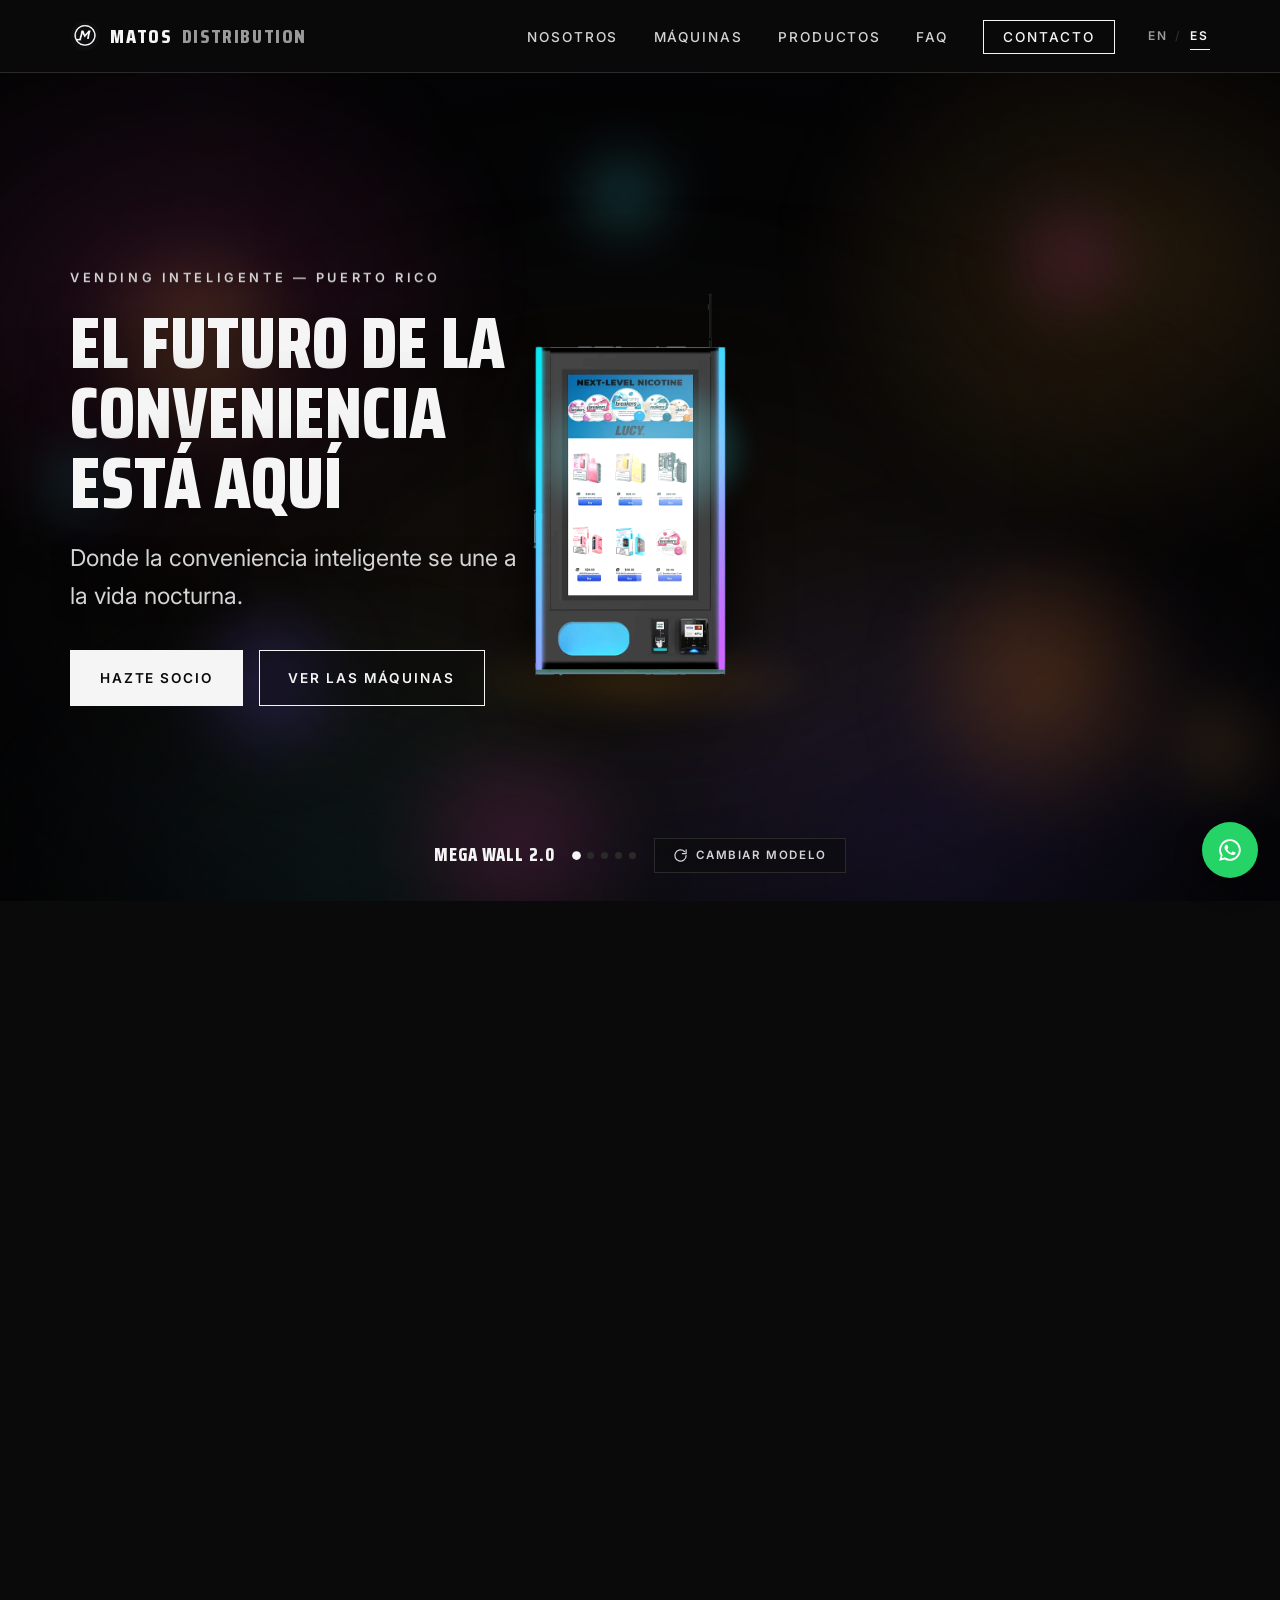
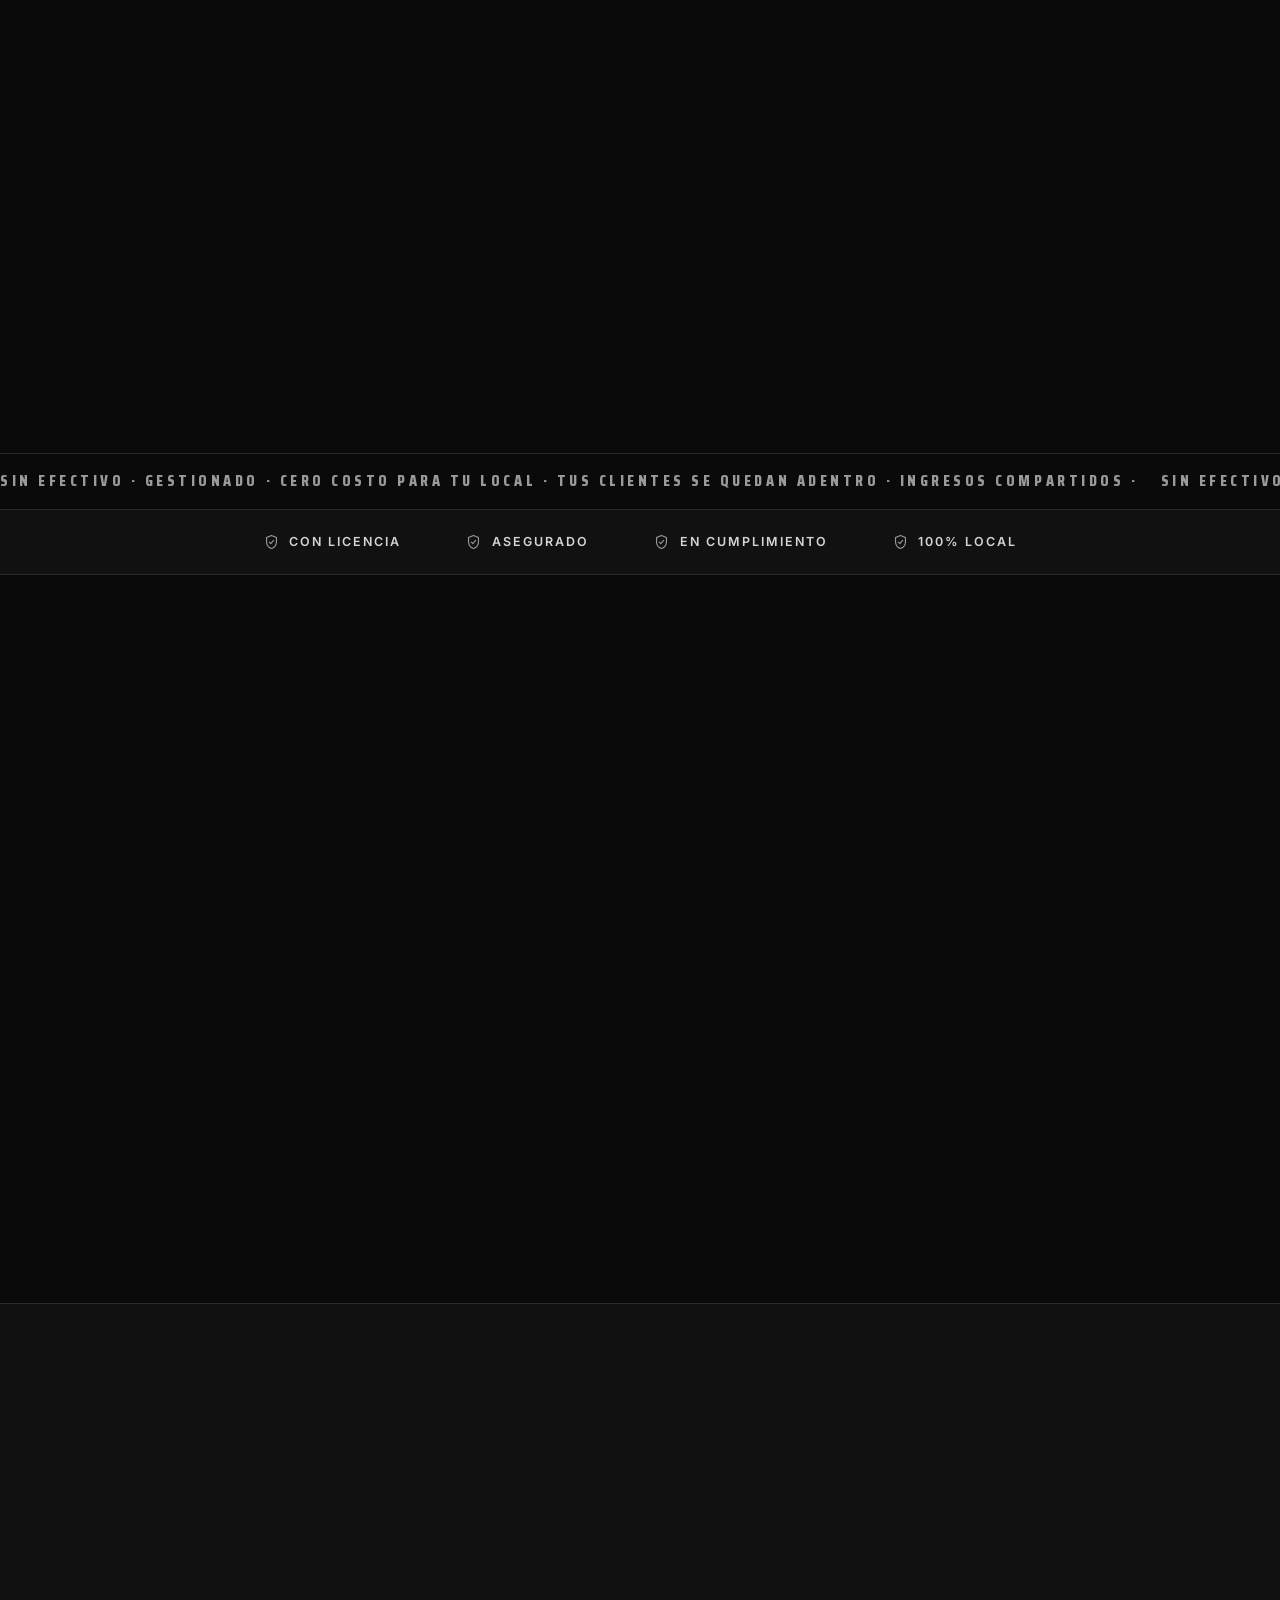
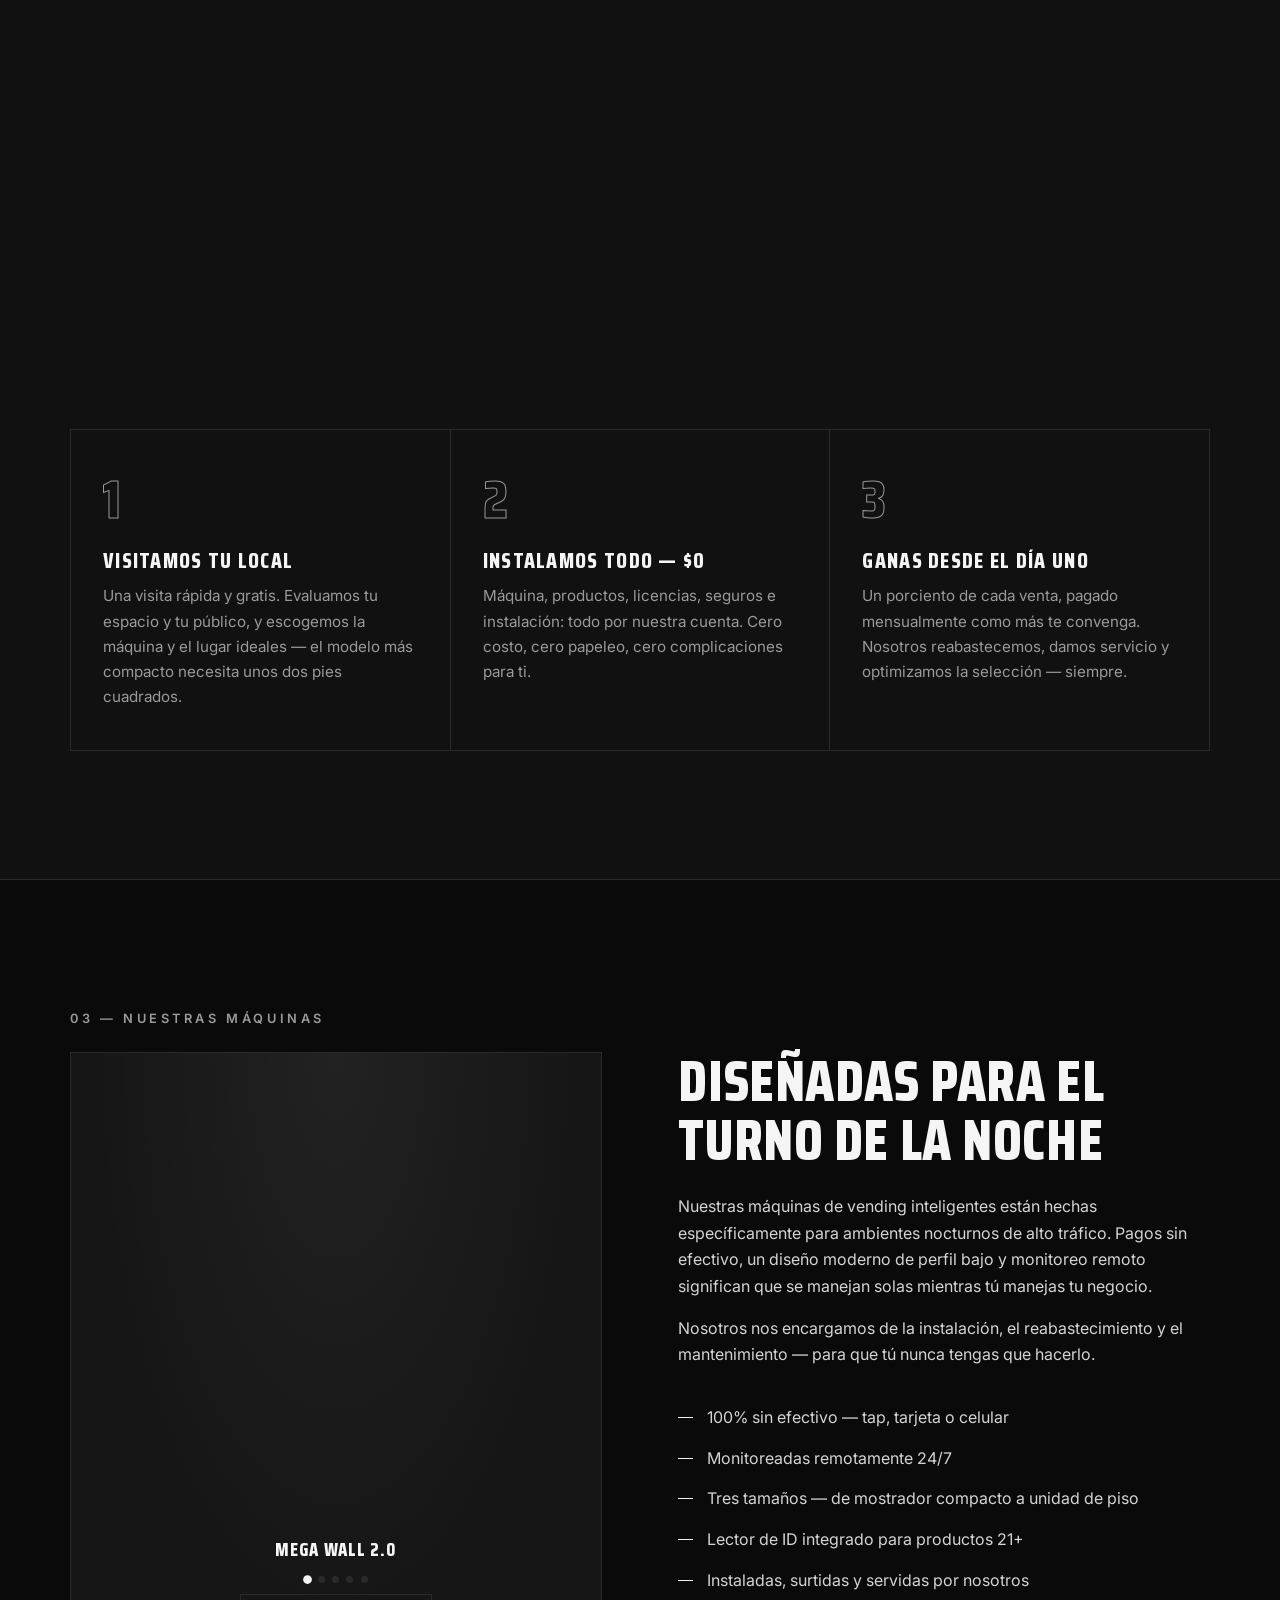
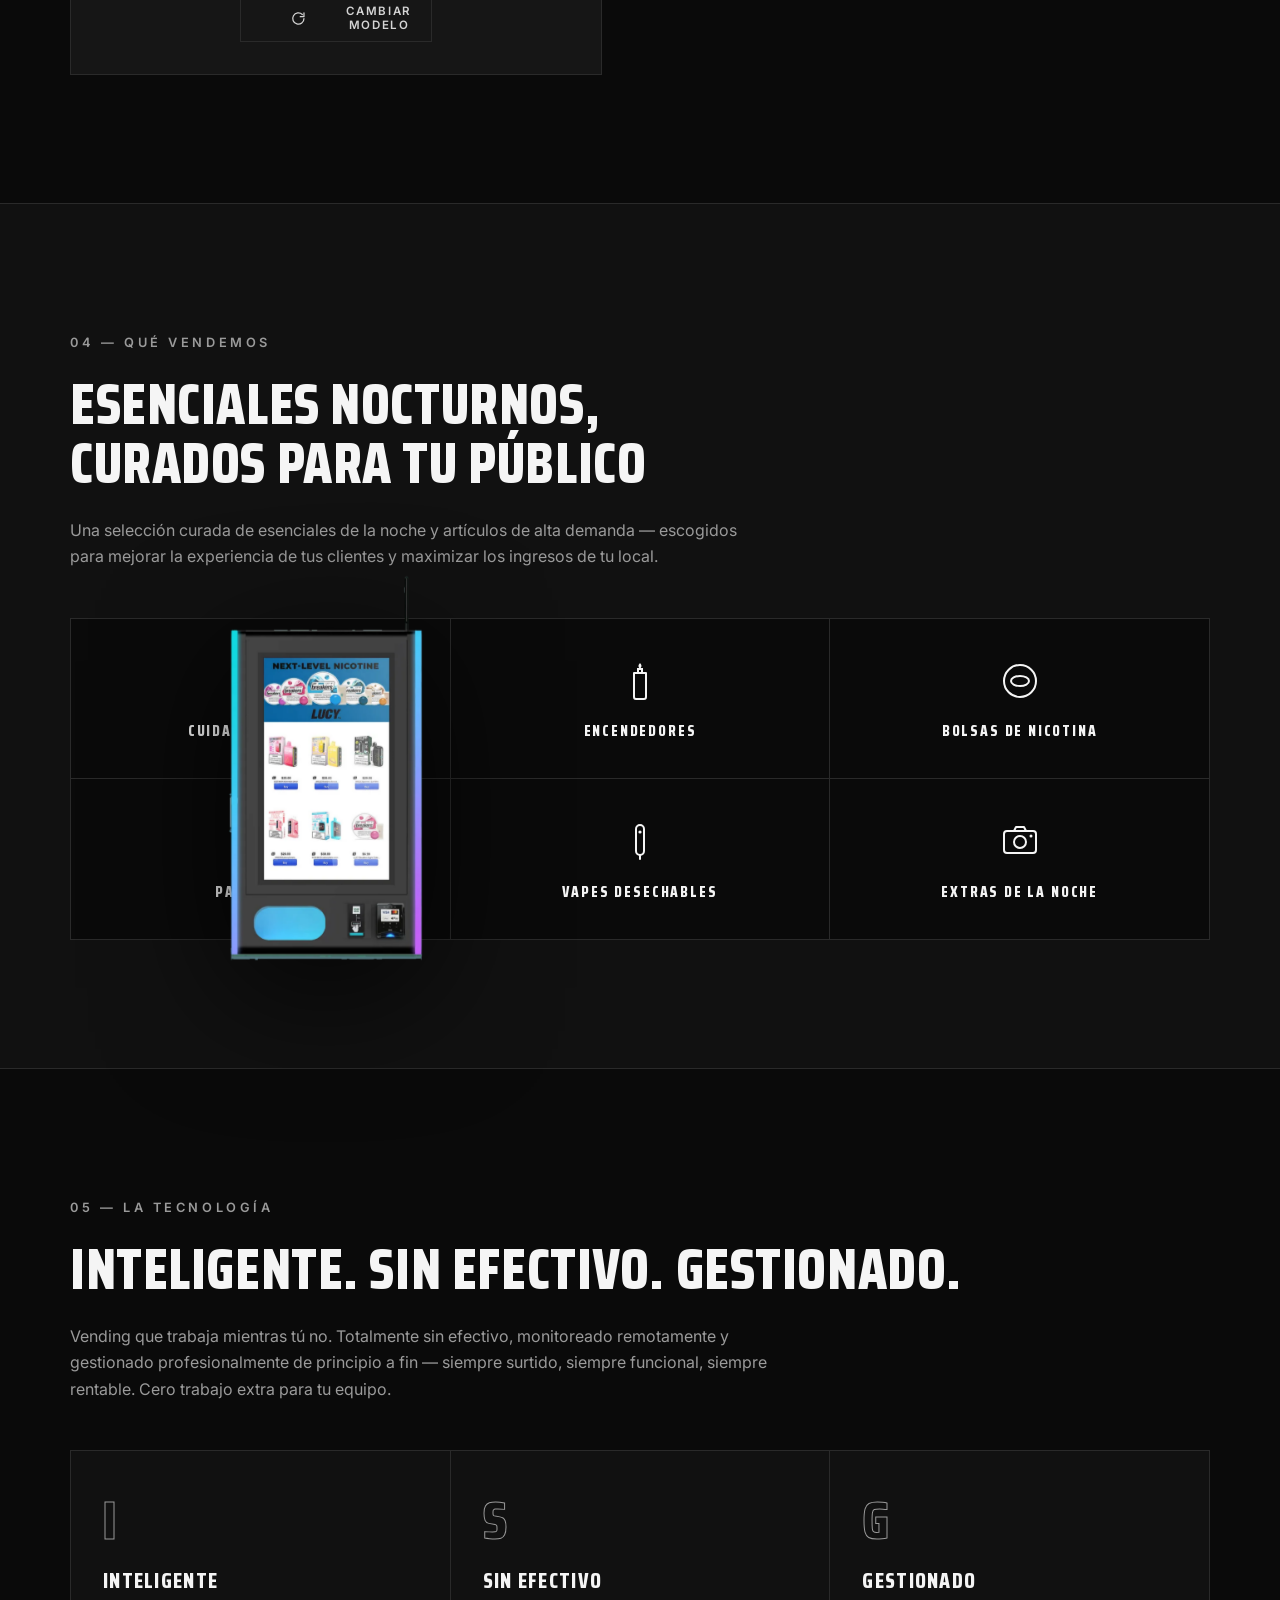
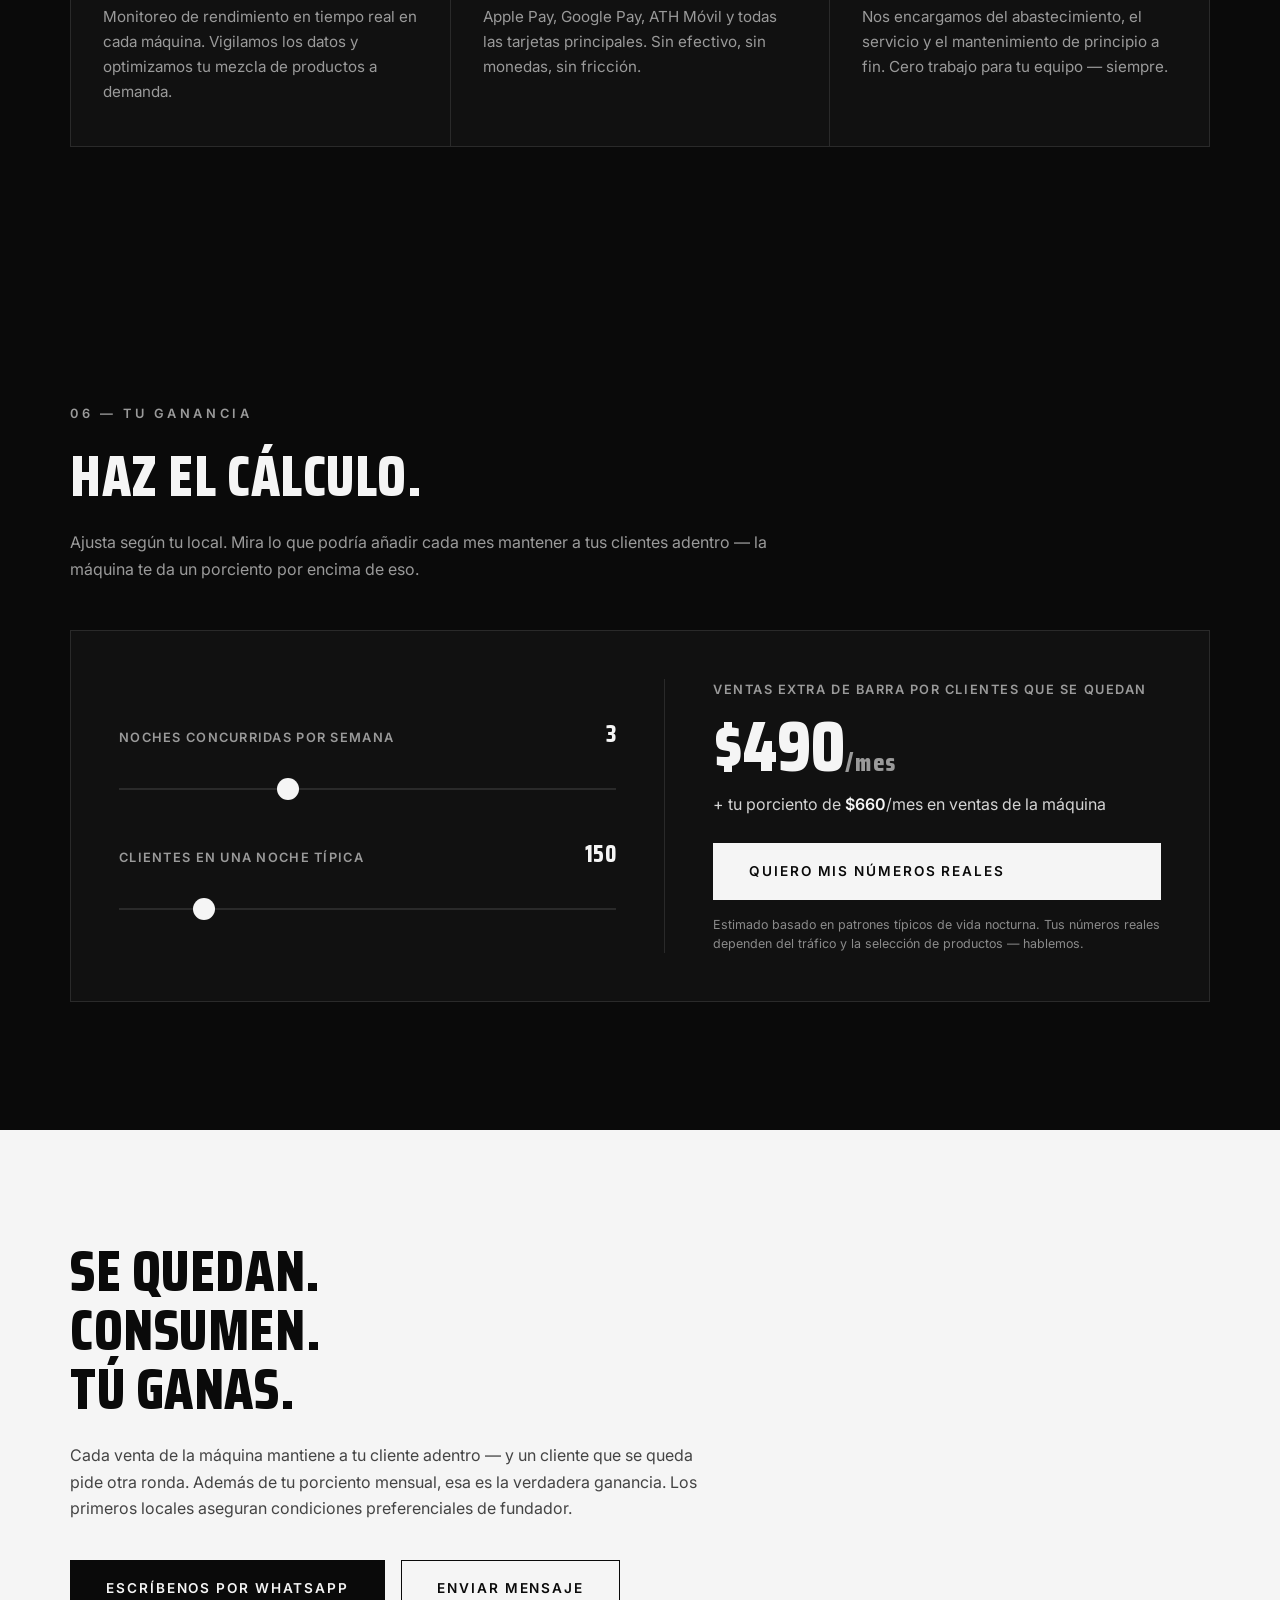
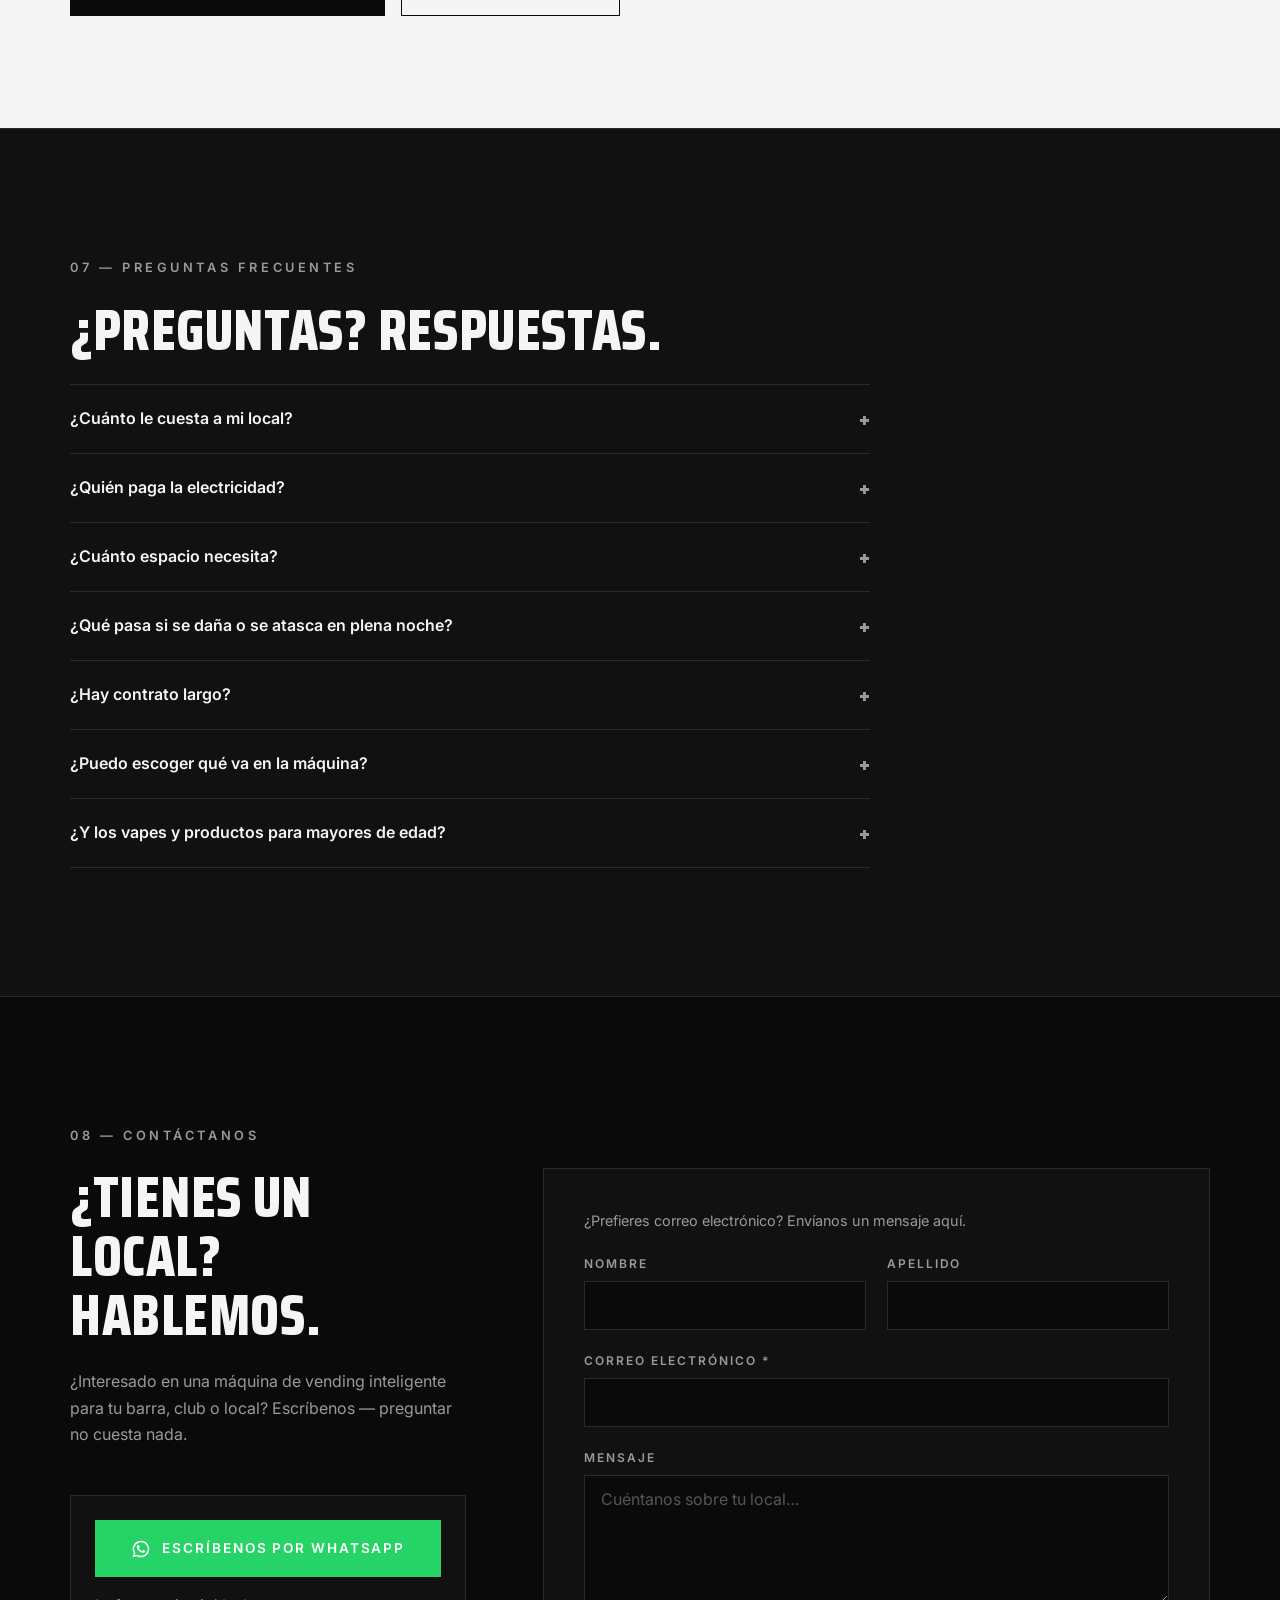
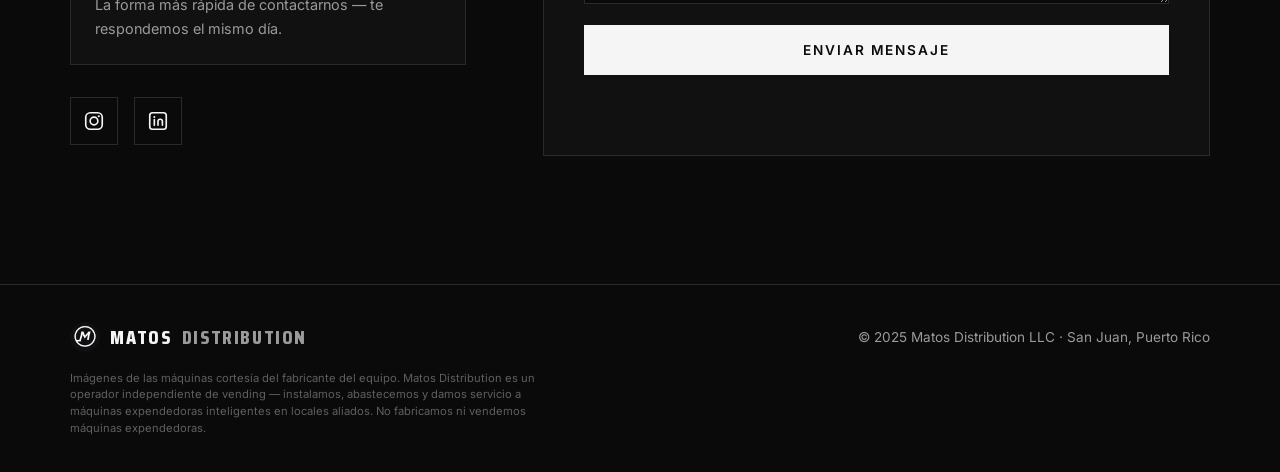
==== commit f65a5e67: "Hero Órbita v4: solid 3D body, no stray bar plank - Remove the foreground bar-counter plank (.orb-ba" ====
--- a/es/index.html
+++ b/es/index.html
@@ -145,7 +145,6 @@
             <div class="orb-bokeh orb-b6" aria-hidden="true"><i></i></div>
             <div class="orb-bokeh orb-b7" aria-hidden="true"><i></i></div>
             <div class="orb-bokeh orb-b8" aria-hidden="true"><i></i></div>
-            <div class="orb-bar-edge" aria-hidden="true"></div>
 
             <div class="orb-machine" data-model="0">
               <i class="orb-face orb-face-back" aria-hidden="true"></i><i class="orb-face orb-face-side" aria-hidden="true"></i><i class="orb-face orb-face-top" aria-hidden="true"></i><i class="orb-face orb-face-bottom" aria-hidden="true"></i>
--- a/styles.css
+++ b/styles.css
@@ -485,22 +485,6 @@
 .orb-b7 { width: 140px; height: 140px; color: var(--orb-amber);     left: 90%; top: 74%; transform: translateZ(120px); }
 .orb-b8 { width: 100px; height: 100px; color: var(--orb-cyan);      left: 2%;  top: 44%; transform: translateZ(-480px); }
 
-/* the bar counter you stand behind (near foreground) */
-.orb-bar-edge {
-  position: absolute;
-  left: -20%;
-  right: -20%;
-  bottom: -4%;
-  height: 34%;
-  transform: translateZ(300px) rotateX(74deg);
-  transform-origin: bottom center;
-  background: linear-gradient(180deg, rgba(20, 14, 10, 0) 0%, rgba(28, 18, 12, 0.7) 55%, rgba(8, 6, 5, 0.92) 100%);
-  box-shadow: 0 -1px 26px rgba(232, 161, 58, 0.18);
-  filter: blur(2px);
-  opacity: 0.9;
-  pointer-events: none;
-  will-change: transform, opacity;
-}
 
 /* --- the hero object AND the landing frame: machine, face-on, centered --- */
 .orb-machine {
@@ -545,7 +529,7 @@
   width: 100%;
   height: 100%;
   object-fit: contain;
-  filter: brightness(1.05) contrast(1.05) drop-shadow(0 34px 60px rgba(0, 0, 0, 0.8));
+  filter: brightness(1.05) contrast(1.05); /* grounded shadow lives on the back plate, so it never darkens the flank */
   will-change: filter;
   transition: opacity 0.18s ease;
 }
@@ -557,13 +541,13 @@
        (rotateY 0) the flank is edge-on and vanishes by itself. Front-face
        bounds come from each model's image (alpha bbox) via data-model. --- */
 .orb-machine {
-  --mx: 25.3%; --my: 17.5%; --mw: 44.6%; --mh: 76.1%; --mdr: 0.143; /* Mega Wall 2.0 — solid body (antenna excluded) */
+  --mx: 25.3%; --my: 17.5%; --mw: 44.6%; --mh: 76.1%; --mdr: 0.25; /* Mega Wall 2.0 — solid body (antenna excluded) */
   --md: calc(var(--mbox) * var(--mdr));                            /* depth (length) */
 }
-.orb-machine[data-model="1"] { --mx: 29.2%; --my: 12.6%; --mw: 41.4%; --mh: 77.5%; --mdr: 0.132; } /* Slim Wall */
-.orb-machine[data-model="2"] { --mx: 25.4%; --my: 15.6%; --mw: 47.1%; --mh: 71.3%; --mdr: 0.151; } /* Mini Wall */
-.orb-machine[data-model="3"] { --mx: 29.8%; --my: 11.9%; --mw: 40.0%; --mh: 78.2%; --mdr: 0.128; } /* Slim Tower */
-.orb-machine[data-model="4"] { --mx: 26.6%; --my: 8.5%;  --mw: 46.7%; --mh: 83.7%; --mdr: 0.149; } /* Weather Wall */
+.orb-machine[data-model="1"] { --mx: 29.2%; --my: 12.6%; --mw: 41.4%; --mh: 77.5%; --mdr: 0.23; } /* Slim Wall */
+.orb-machine[data-model="2"] { --mx: 25.4%; --my: 15.6%; --mw: 47.1%; --mh: 71.3%; --mdr: 0.26; } /* Mini Wall */
+.orb-machine[data-model="3"] { --mx: 29.8%; --my: 11.9%; --mw: 40.0%; --mh: 78.2%; --mdr: 0.22; } /* Slim Tower */
+.orb-machine[data-model="4"] { --mx: 26.6%; --my: 8.5%;  --mw: 46.7%; --mh: 83.7%; --mdr: 0.26; } /* Weather Wall */
 .orb-face {
   position: absolute;
   display: block;
@@ -573,15 +557,18 @@
 .orb-face-back {
   left: var(--mx); top: var(--my); width: var(--mw); height: var(--mh);
   transform: translateZ(calc(-1 * var(--md)));
-  background: #0a0a0c;
+  background: #0c0c10;
   border-radius: 6px;
+  box-shadow: 0 34px 60px rgba(0, 0, 0, 0.8); /* the machine's grounded shadow */
 }
 .orb-face-side {
   left: calc(var(--mx) + var(--mw)); top: var(--my); width: var(--md); height: var(--mh);
   transform-origin: left center;
   transform: rotateY(90deg);
-  background: linear-gradient(90deg, #1b1b20 0%, #0c0c0f 55%, #08080a 100%);
-  box-shadow: inset 1px 0 0 rgba(215, 230, 255, 0.09);
+  background:
+    linear-gradient(90deg, rgba(232, 161, 58, 0.12), rgba(232, 161, 58, 0) 55%), /* warm bar light */
+    linear-gradient(90deg, #5c5c68 0%, #36363f 48%, #262630 90%, #4a4a56 100%);
+  box-shadow: inset 2px 0 0 rgba(255, 90, 225, 0.8), inset 0 0 0 1px rgba(255, 255, 255, 0.06); /* LED edge continues around the corner */
 }
 .orb-face-top,
 .orb-face-bottom {
@@ -590,8 +577,8 @@
   transform: rotateX(-90deg);
   backface-visibility: visible; /* seen from their reverse side */
 }
-.orb-face-top    { top: var(--my); background: #15151a; }
-.orb-face-bottom { top: calc(var(--my) + var(--mh)); background: #050506; }
+.orb-face-top    { top: var(--my); background: linear-gradient(180deg, #454550 0%, #30303a 85%, #4a4a56 100%); }
+.orb-face-bottom { display: none; } /* never seen from this camera; it read as a dark line under the bezel */
 .orb-screen-wake {
   position: absolute;
   left: 50%;
@@ -755,7 +742,7 @@
       animation-range: cover 30% cover 62%;
     }
     @keyframes orb-turn {
-      from { transform: rotateY(-40deg) rotateX(6deg); }
+      from { transform: rotateY(-48deg) rotateX(10deg); }
       to   { transform: rotateY(0deg) rotateX(0deg); }
     }
 
@@ -766,7 +753,7 @@
       animation-range: cover 30% cover 62%;
     }
     @keyframes orb-dolly {
-      from { transform: translate(-50%, -50%) translateZ(-380px) scale(0.9); }
+      from { transform: translate(-50%, -50%) translateZ(-120px) scale(0.96); } /* starts closer so the whole unit reads from frame one */
       to   { transform: translate(-50%, -50%) translateZ(10px) scale(1); }
     }
 
@@ -793,15 +780,6 @@
     @keyframes orb-drift-r  { from { translate: 0 0; } to { translate: 34% 6%; } }
     @keyframes orb-drift-up { from { translate: 0 0; } to { translate: 0 -30%; } }
 
-    .orb-bar-edge {
-      animation: orb-bar-settle linear both;
-      animation-timeline: --orbit;
-      animation-range: cover 31% cover 62%;
-    }
-    @keyframes orb-bar-settle {
-      from { opacity: 0.95; transform: translateZ(360px) rotateX(80deg); }
-      to   { opacity: 0.5;  transform: translateZ(300px) rotateX(74deg); }
-    }
 
     .orb-room {
       animation: orb-room-settle linear both;
@@ -820,8 +798,8 @@
       animation-range: cover 50% cover 62%;
     }
     @keyframes orb-screen-power {
-      from { filter: brightness(0.72) contrast(1.02) drop-shadow(0 34px 60px rgba(0, 0, 0, 0.8)); }
-      to   { filter: brightness(1.08) contrast(1.06) drop-shadow(0 34px 60px rgba(0, 0, 0, 0.8)); }
+      from { filter: brightness(0.92) contrast(1.03); }
+      to   { filter: brightness(1.08) contrast(1.06); }
     }
     .orb-screen-wake {
       animation: orb-wake-glow linear both;
@@ -997,7 +975,6 @@
   .orb-machine,
   .orb-bokeh,
   .orb-b1, .orb-b5, .orb-b7,
-  .orb-bar-edge,
   .orb-room,
   .orb-machine .machine-img,
   .orb-screen-wake,
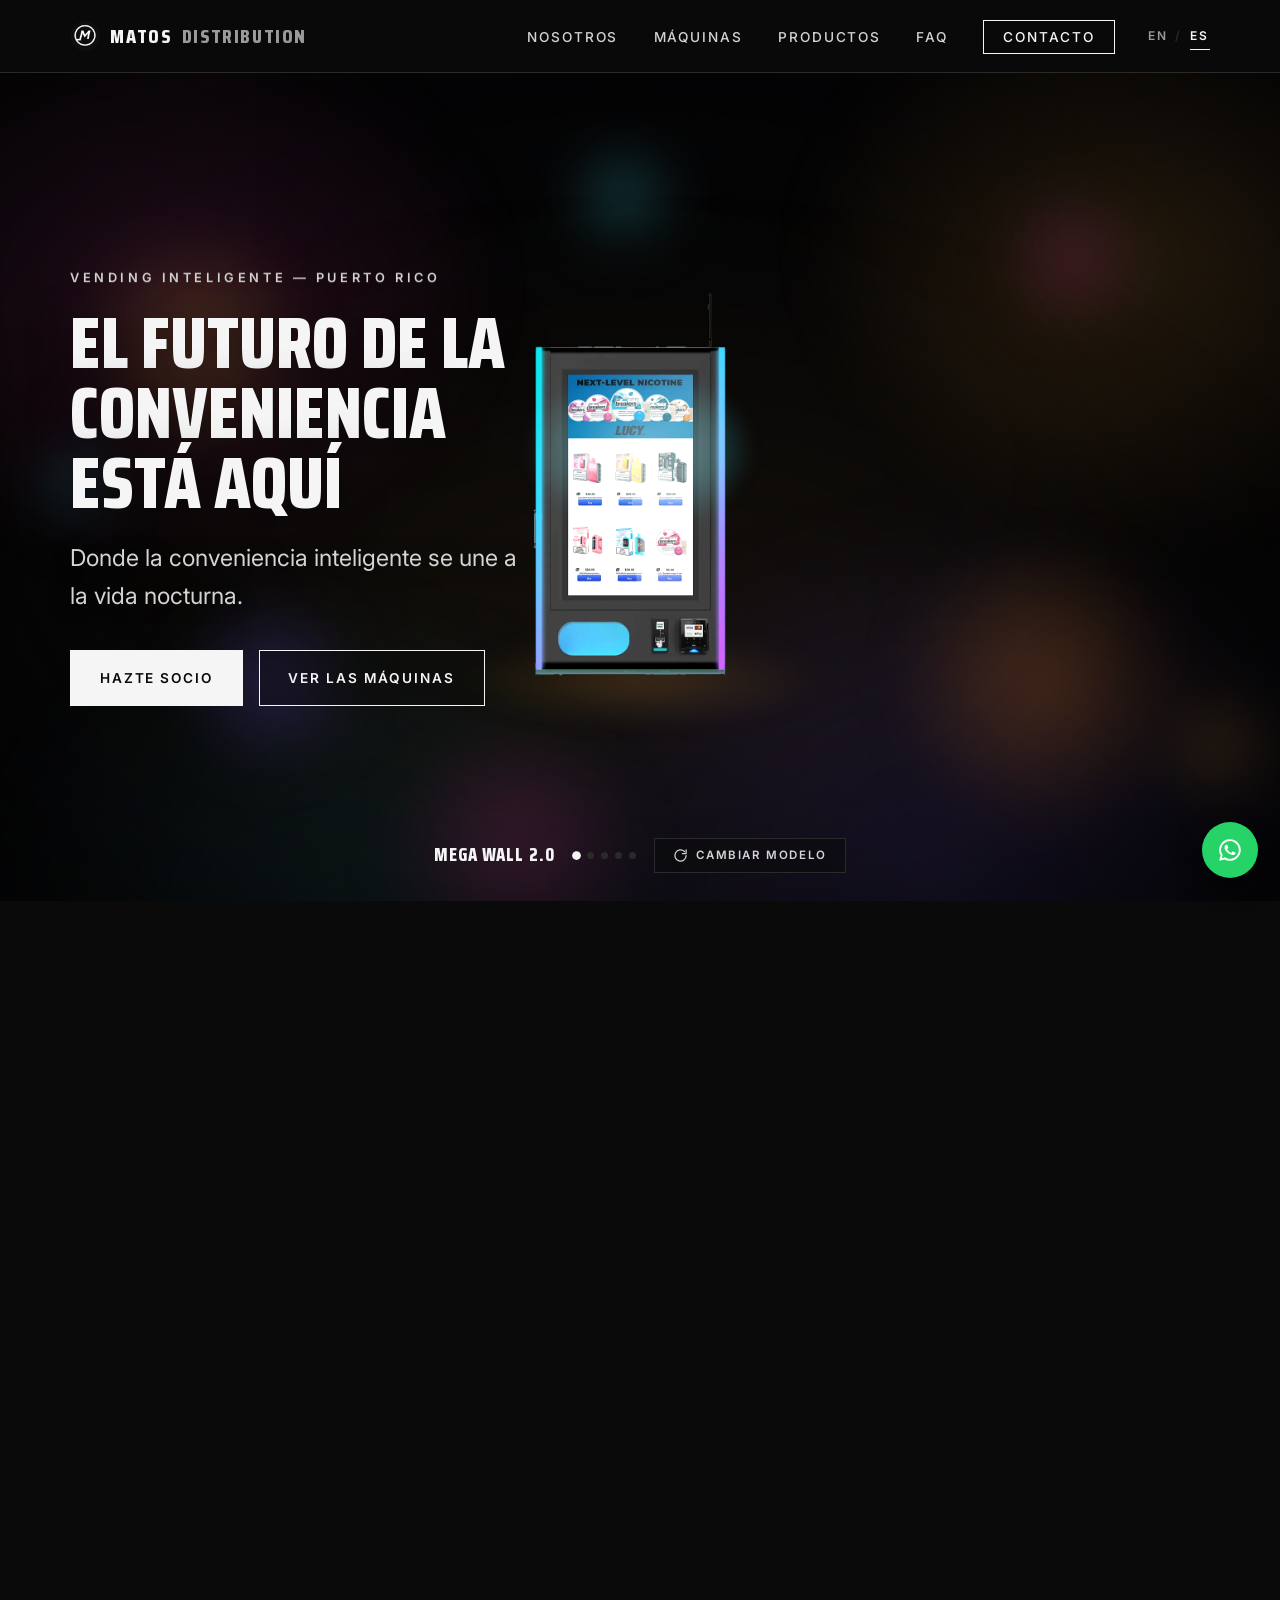
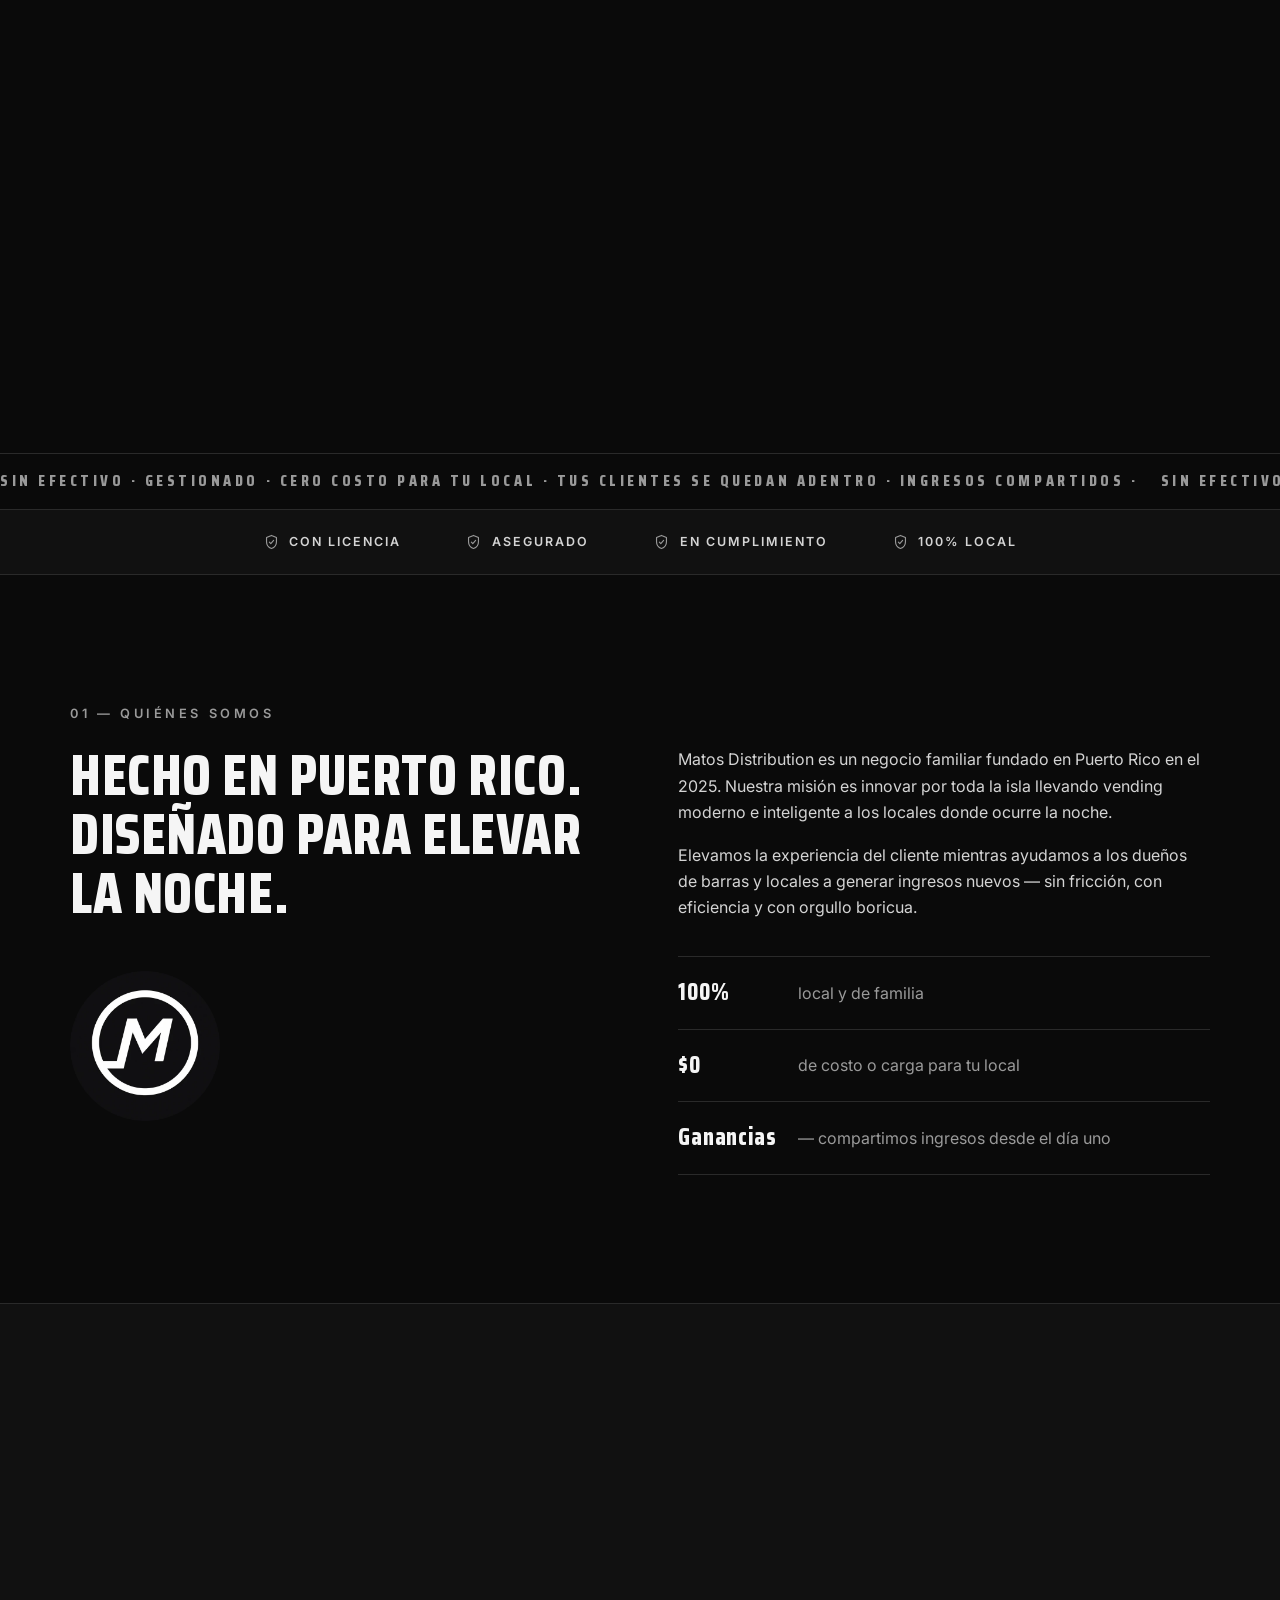
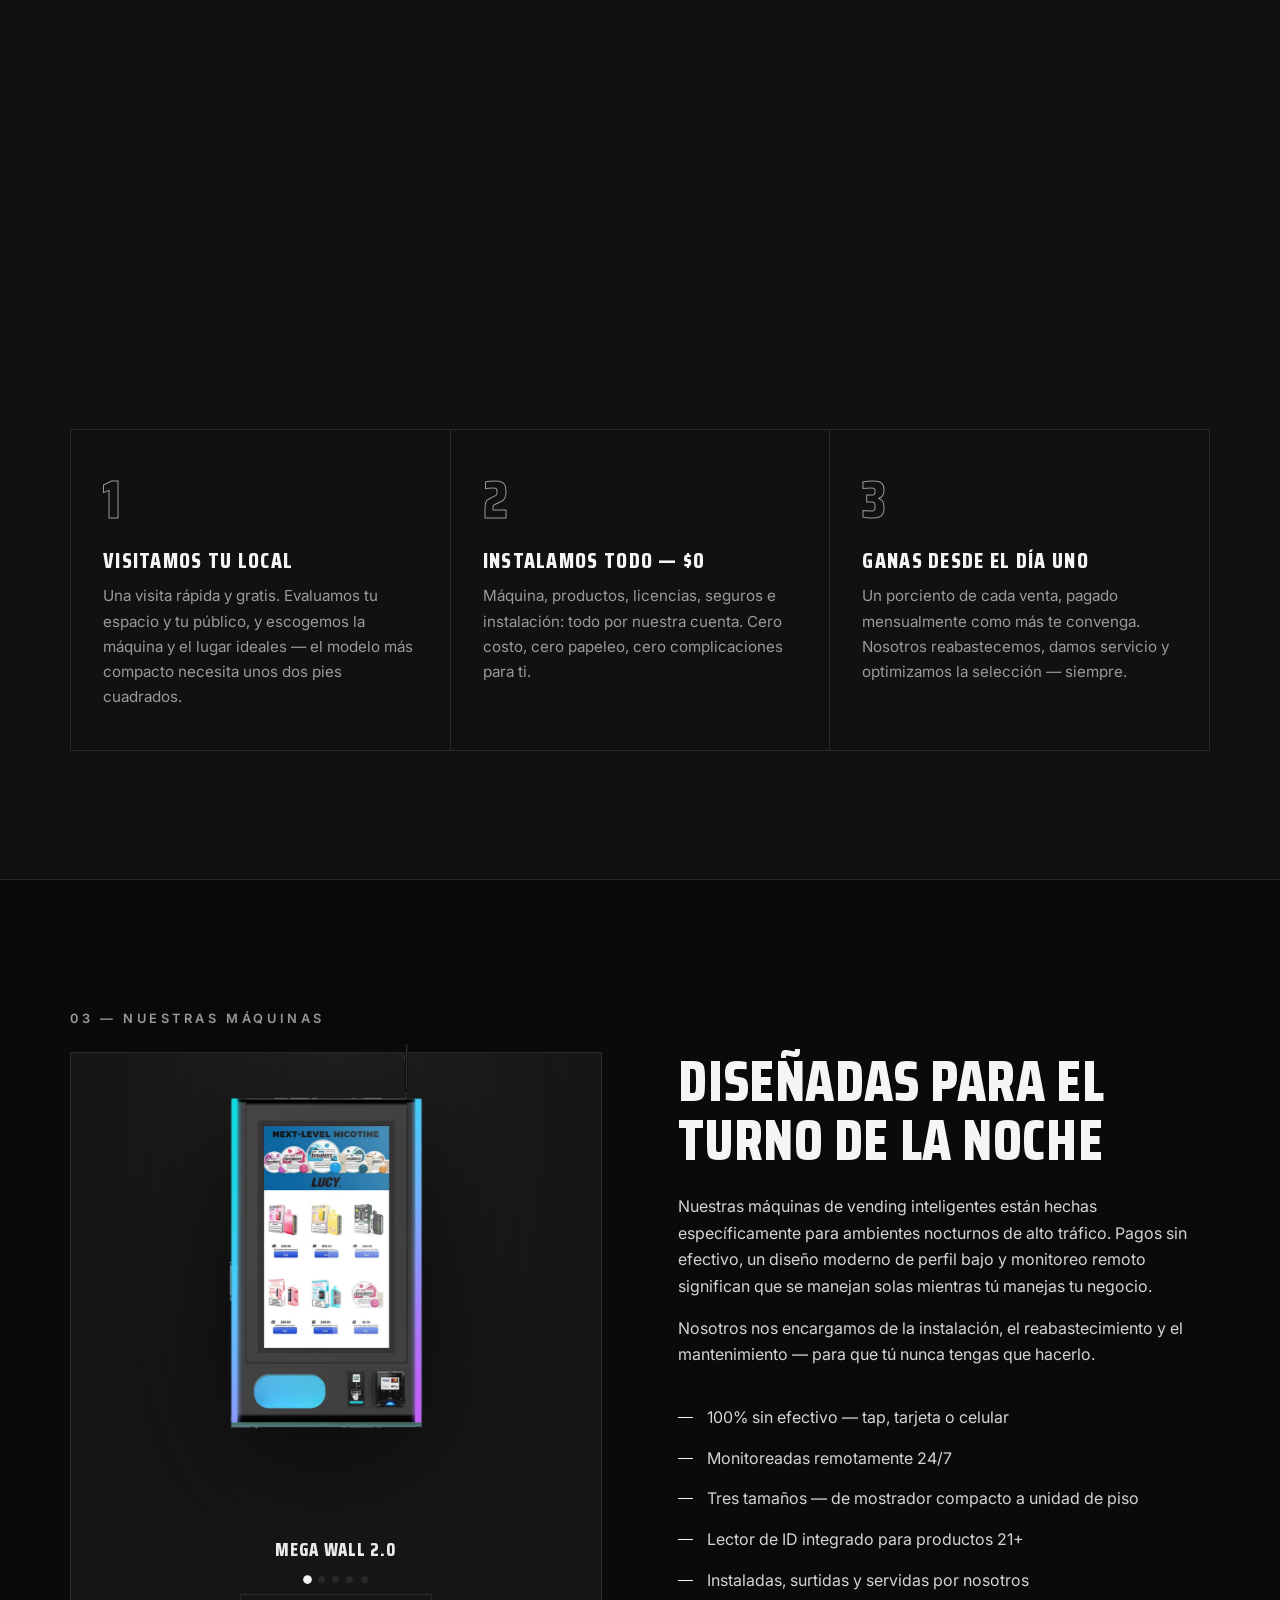
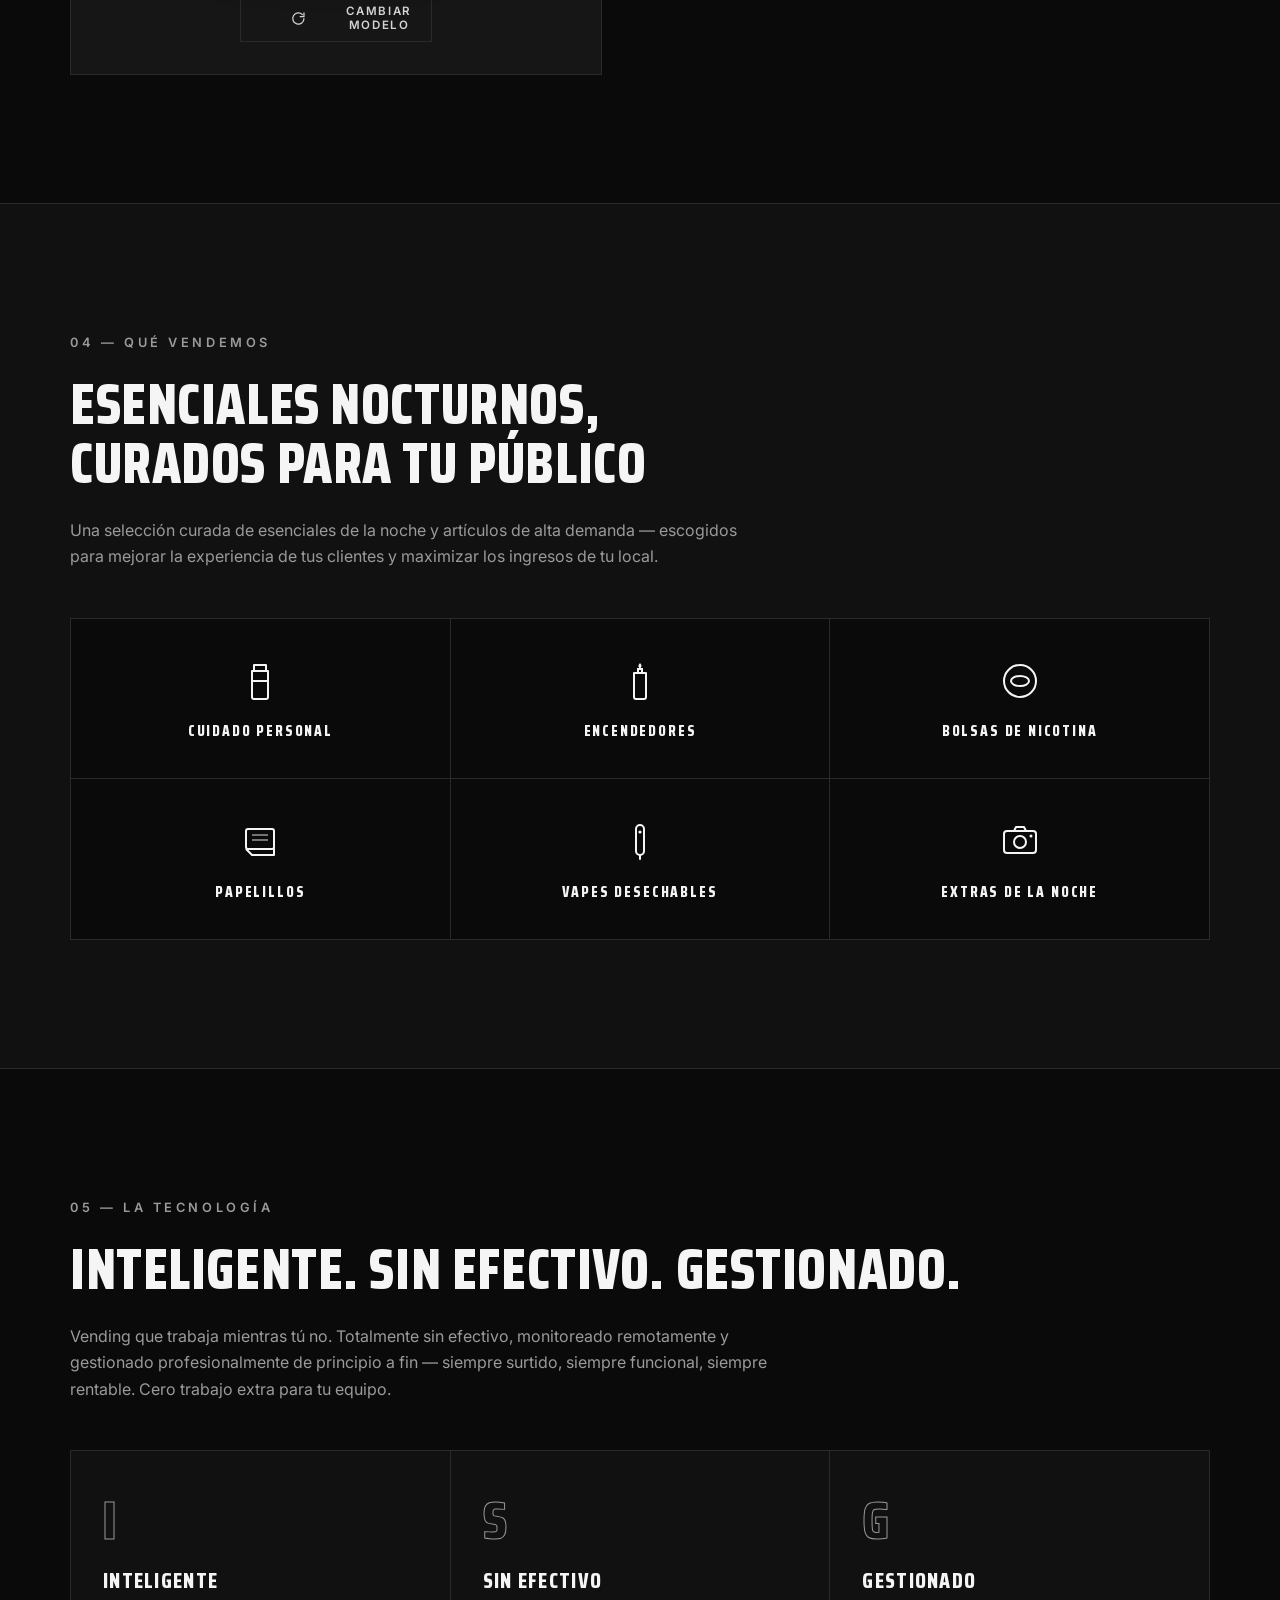
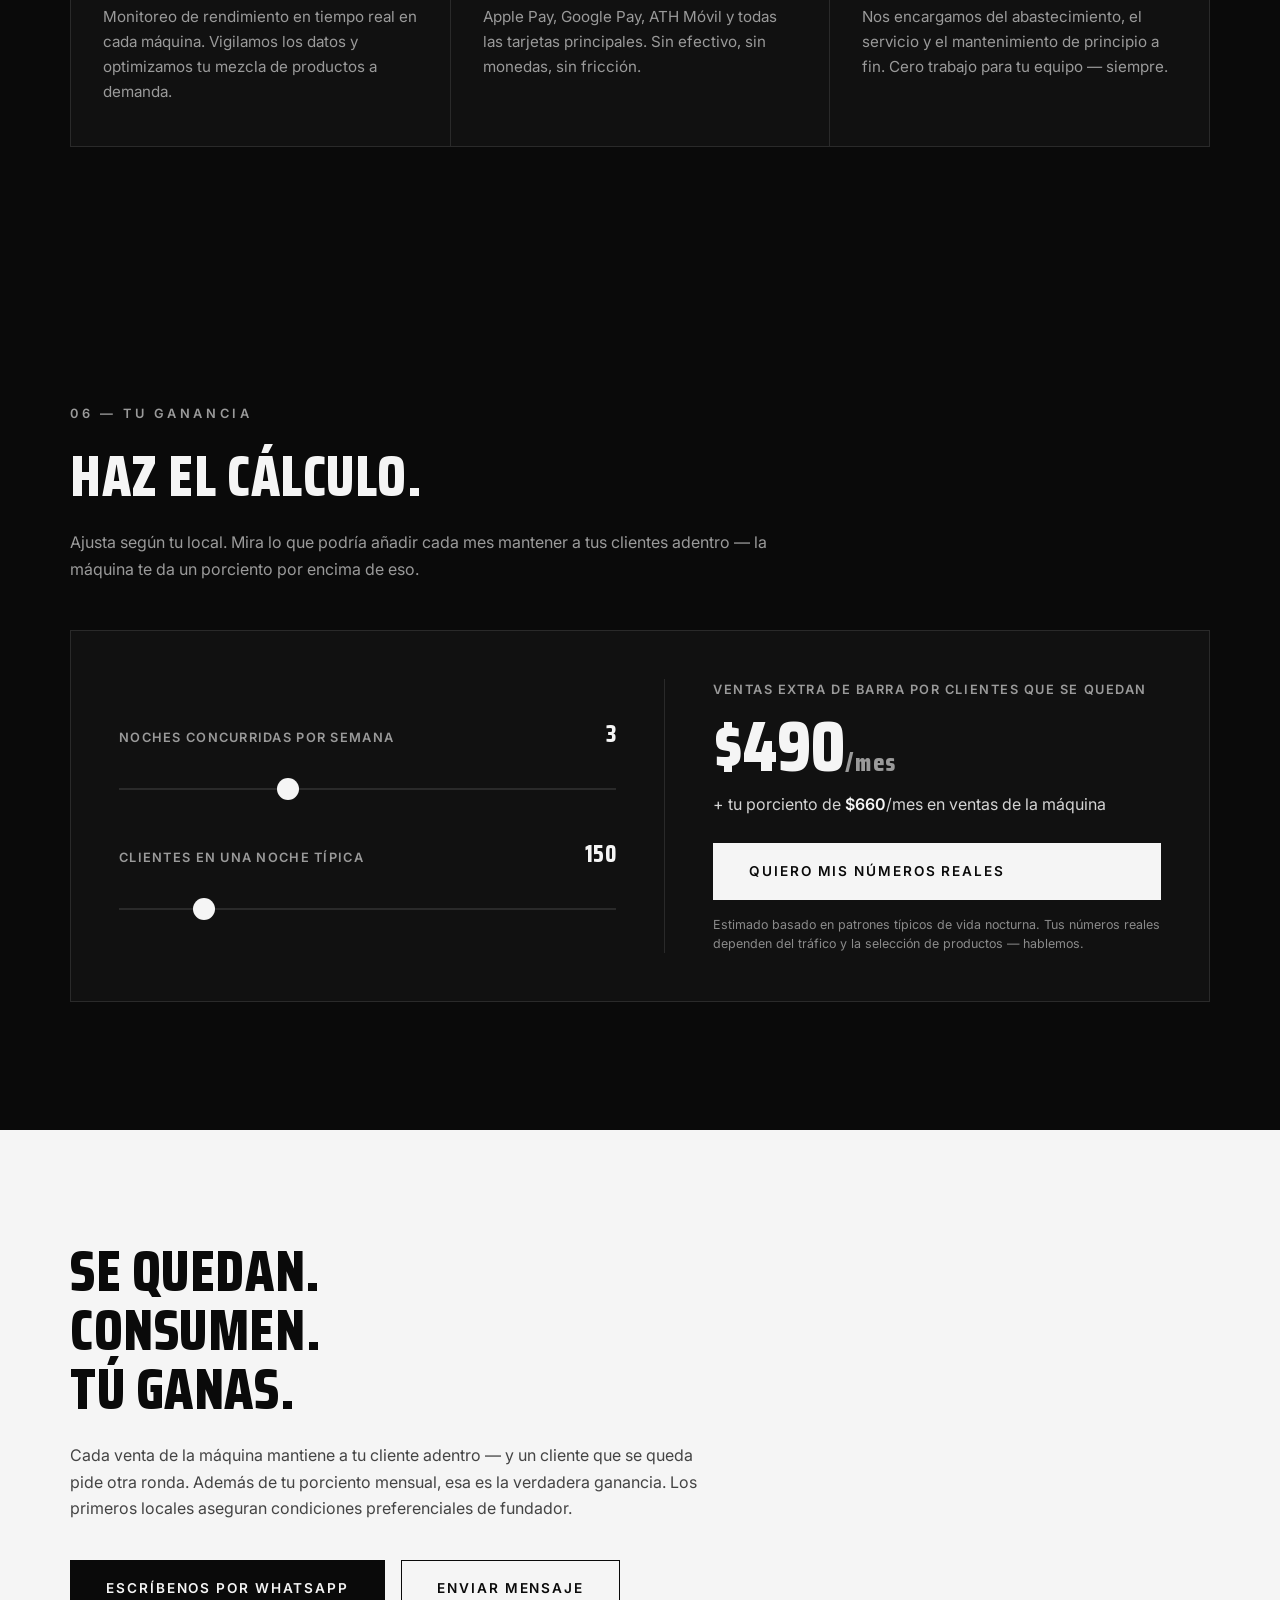
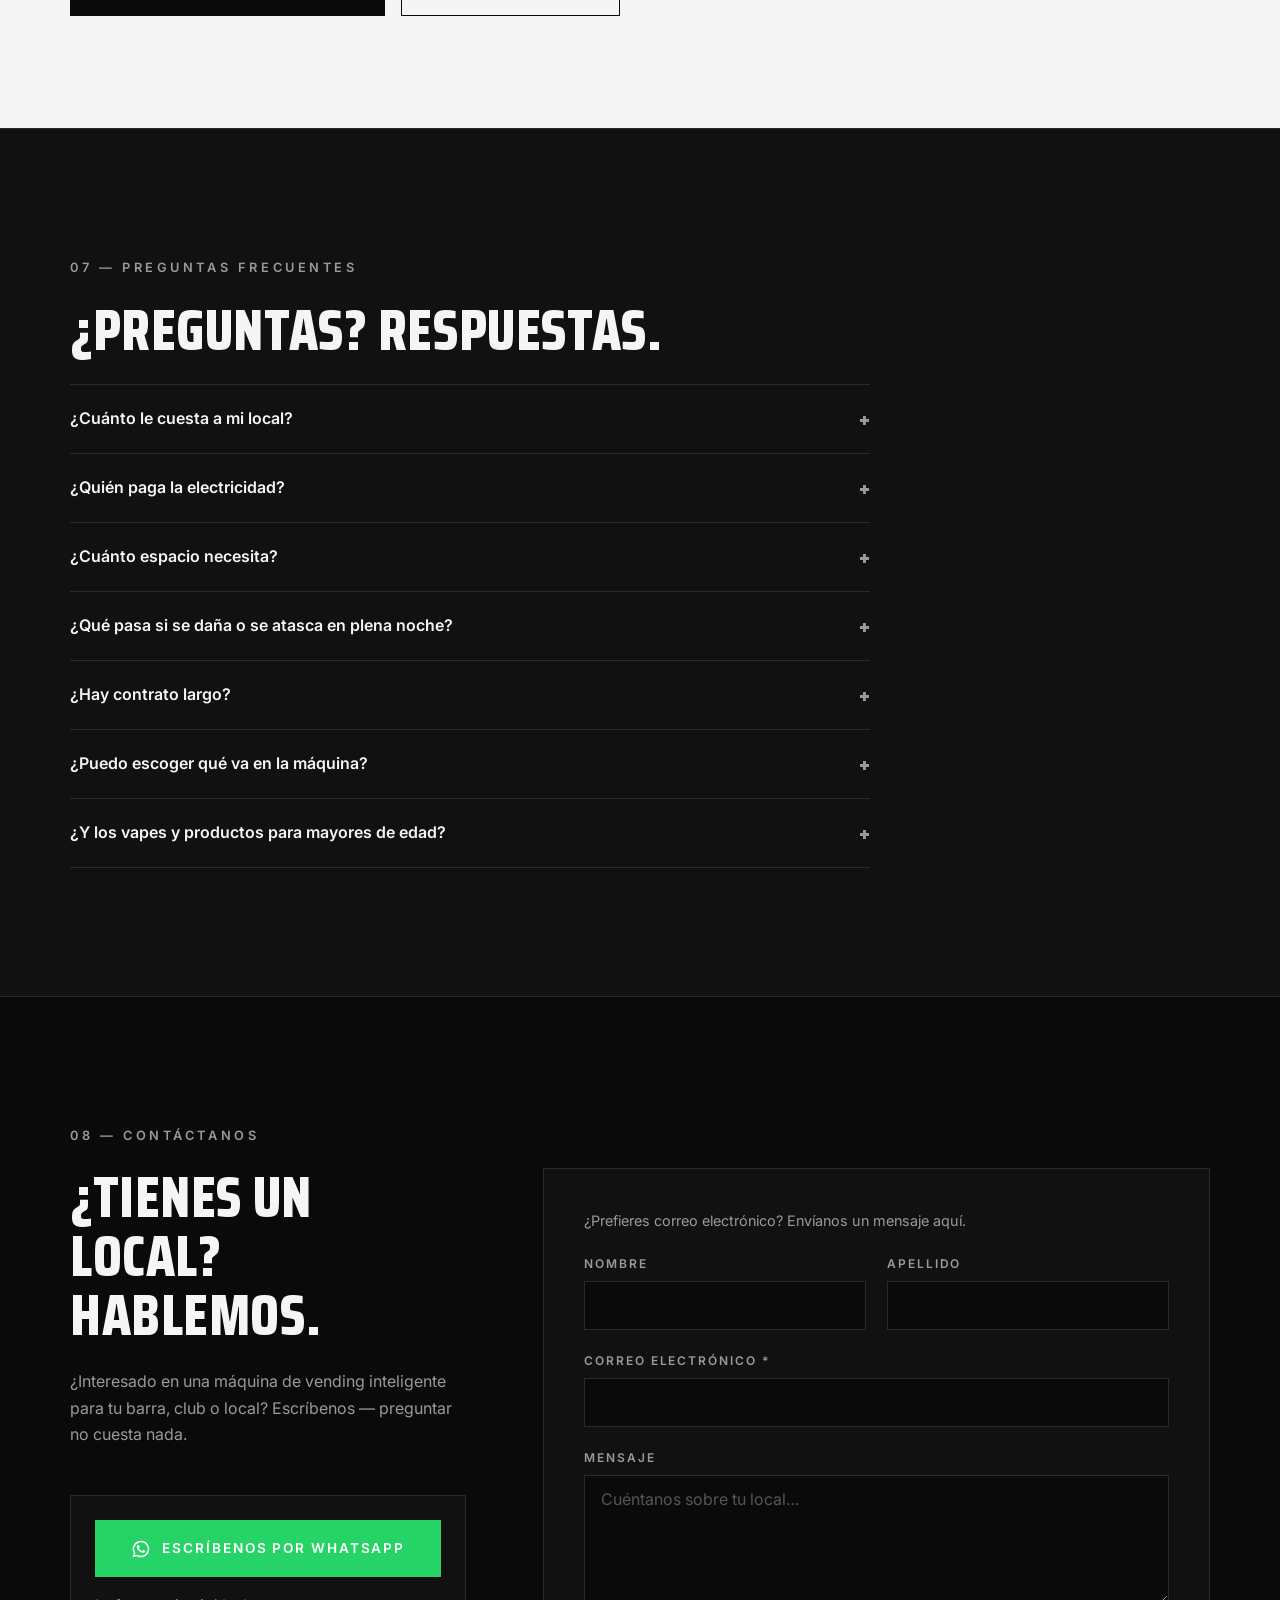
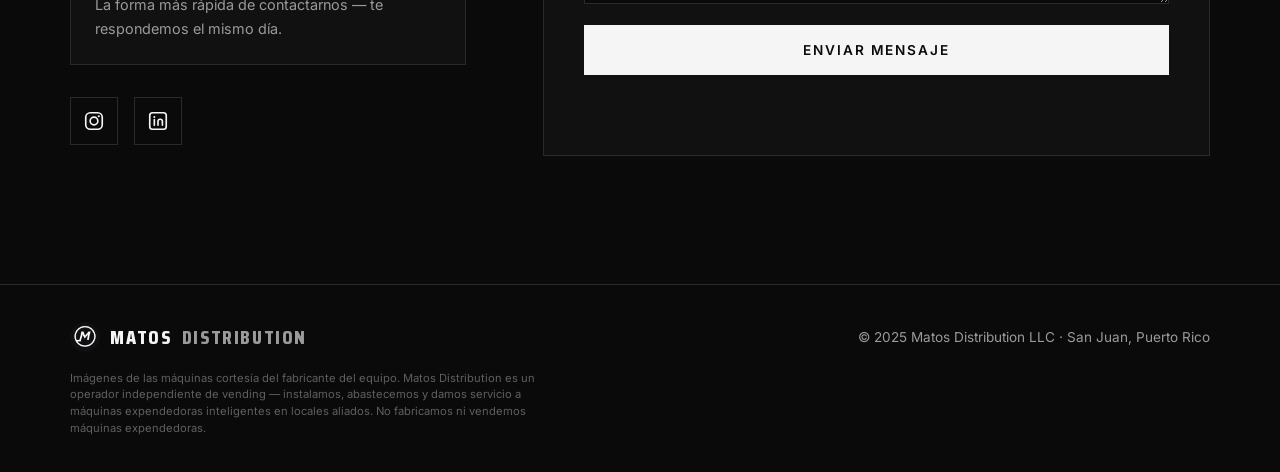
==== commit 8895c1cd: "Hero Órbita v5: real 3/4 product photo replaces the CSS box - New assets/machine-angle.webp: manufac" ====
--- a/es/index.html
+++ b/es/index.html
@@ -36,6 +36,7 @@
   <!-- Fonts: Anton self-hosted (preloaded — it renders the headline), Inter from Google -->
   <link rel="preload" href="/assets/fonts/saira-condensed-800-latin.woff2" as="font" type="font/woff2" crossorigin>
   <link rel="preload" href="/assets/machine-front.webp" as="image">
+  <link rel="preload" href="/assets/machine-angle.webp" as="image">
   <link rel="preconnect" href="https://fonts.googleapis.com">
   <link rel="preconnect" href="https://fonts.gstatic.com" crossorigin>
   <link href="https://fonts.googleapis.com/css2?family=Inter:wght@400;500;600&display=swap" rel="stylesheet">
@@ -146,14 +147,17 @@
             <div class="orb-bokeh orb-b7" aria-hidden="true"><i></i></div>
             <div class="orb-bokeh orb-b8" aria-hidden="true"><i></i></div>
 
-            <div class="orb-machine" data-model="0">
-              <i class="orb-face orb-face-back" aria-hidden="true"></i><i class="orb-face orb-face-side" aria-hidden="true"></i><i class="orb-face orb-face-top" aria-hidden="true"></i><i class="orb-face orb-face-bottom" aria-hidden="true"></i>
-              <div class="orb-glowpool" aria-hidden="true"></div>
-              <button type="button" class="orb-machine-btn" data-machine-advance aria-label="Ver otro modelo de máquina">
-                <img class="machine-img" data-machine-img src="/assets/machine-front.webp" alt="Máquina de vending inteligente Mega Wall con pantalla táctil encendida" width="1040" height="1040" fetchpriority="high">
-              </button>
-              <div class="orb-screen-wake" aria-hidden="true"></div>
-            </div>
+          </div>
+
+          <!-- the machine sits OUTSIDE the rotating stage: the 3/4 photo carries its own perspective,
+               so it stays face-on while the room orbits; only the dolly (translateZ/scale) animates it -->
+          <div class="orb-machine" data-model="0">
+            <div class="orb-glowpool" aria-hidden="true"></div>
+            <button type="button" class="orb-machine-btn" data-machine-advance aria-label="Ver otro modelo de máquina">
+              <img class="machine-img" data-machine-img src="/assets/machine-front.webp" alt="Máquina de vending inteligente Mega Wall con pantalla táctil encendida" width="1040" height="1040" fetchpriority="high">
+              <img class="orb-angle" src="/assets/machine-angle.webp" alt="" aria-hidden="true" width="1400" height="1400" fetchpriority="high" decoding="async">
+            </button>
+            <div class="orb-screen-wake" aria-hidden="true"></div>
           </div>
 
           <!-- viñeta de enfoque -->
--- a/styles.css
+++ b/styles.css
@@ -489,6 +489,7 @@
 /* --- the hero object AND the landing frame: machine, face-on, centered --- */
 .orb-machine {
   position: absolute;
+  z-index: 3; /* above the orbiting lights; lives outside the rotating stage */
   left: 50%;
   top: 50%;
   --mbox: min(78vw, 430px);
@@ -535,50 +536,23 @@
 }
 .orb-machine-btn:hover .machine-img { opacity: 0.92; }
 
-/* --- machine VOLUME: back plate + right flank + top/bottom faces, so the
-       unit reads as a real box (not a flat cutout) while the camera is
-       off-axis. Faces share the machine's preserve-3d space; at the landing
-       (rotateY 0) the flank is edge-on and vanishes by itself. Front-face
-       bounds come from each model's image (alpha bbox) via data-model. --- */
-.orb-machine {
-  --mx: 25.3%; --my: 17.5%; --mw: 44.6%; --mh: 76.1%; --mdr: 0.25; /* Mega Wall 2.0 — solid body (antenna excluded) */
-  --md: calc(var(--mbox) * var(--mdr));                            /* depth (length) */
-}
-.orb-machine[data-model="1"] { --mx: 29.2%; --my: 12.6%; --mw: 41.4%; --mh: 77.5%; --mdr: 0.23; } /* Slim Wall */
-.orb-machine[data-model="2"] { --mx: 25.4%; --my: 15.6%; --mw: 47.1%; --mh: 71.3%; --mdr: 0.26; } /* Mini Wall */
-.orb-machine[data-model="3"] { --mx: 29.8%; --my: 11.9%; --mw: 40.0%; --mh: 78.2%; --mdr: 0.22; } /* Slim Tower */
-.orb-machine[data-model="4"] { --mx: 26.6%; --my: 8.5%;  --mw: 46.7%; --mh: 83.7%; --mdr: 0.26; } /* Weather Wall */
-.orb-face {
-  position: absolute;
-  display: block;
+/* --- the real 3/4 product photo (manufacturer shot, background removed).
+       Shown while the camera is off-axis, cross-fades into the front photo
+       mid-orbit so the landing (and the model switcher) keep the front image.
+       Only the Mega Wall 2.0 has this angle; other models start front-on. --- */
+.orb-angle {
+  position: absolute;
+  inset: 0;
+  width: 100%;
+  height: 100%;
+  object-fit: contain;
+  transform: translateY(3.8%); /* aligns its body with the front photo's body */
+  opacity: 0;                  /* base = landed: hidden */
   pointer-events: none;
-  backface-visibility: hidden;
-}
-.orb-face-back {
-  left: var(--mx); top: var(--my); width: var(--mw); height: var(--mh);
-  transform: translateZ(calc(-1 * var(--md)));
-  background: #0c0c10;
-  border-radius: 6px;
-  box-shadow: 0 34px 60px rgba(0, 0, 0, 0.8); /* the machine's grounded shadow */
-}
-.orb-face-side {
-  left: calc(var(--mx) + var(--mw)); top: var(--my); width: var(--md); height: var(--mh);
-  transform-origin: left center;
-  transform: rotateY(90deg);
-  background:
-    linear-gradient(90deg, rgba(232, 161, 58, 0.12), rgba(232, 161, 58, 0) 55%), /* warm bar light */
-    linear-gradient(90deg, #5c5c68 0%, #36363f 48%, #262630 90%, #4a4a56 100%);
-  box-shadow: inset 2px 0 0 rgba(255, 90, 225, 0.8), inset 0 0 0 1px rgba(255, 255, 255, 0.06); /* LED edge continues around the corner */
-}
-.orb-face-top,
-.orb-face-bottom {
-  left: var(--mx); width: var(--mw); height: var(--md);
-  transform-origin: center top;
-  transform: rotateX(-90deg);
-  backface-visibility: visible; /* seen from their reverse side */
-}
-.orb-face-top    { top: var(--my); background: linear-gradient(180deg, #454550 0%, #30303a 85%, #4a4a56 100%); }
-.orb-face-bottom { display: none; } /* never seen from this camera; it read as a dark line under the bezel */
+  will-change: opacity;
+}
+.orb-machine:not([data-model="0"]) .orb-angle { display: none; }
+
 .orb-screen-wake {
   position: absolute;
   left: 50%;
@@ -753,7 +727,9 @@
       animation-range: cover 30% cover 62%;
     }
     @keyframes orb-dolly {
-      from { transform: translate(-50%, -50%) translateZ(-120px) scale(0.96); } /* starts closer so the whole unit reads from frame one */
+      /* the machine never rotates (the 3/4 photo carries the real perspective); it starts a touch
+         larger and settles into place while the room orbits behind it */
+      from { transform: translate(-50%, -50%) translateZ(0px) scale(1.08); }
       to   { transform: translate(-50%, -50%) translateZ(10px) scale(1); }
     }
 
@@ -793,10 +769,17 @@
 
     /* the screen wakes at the end of the landing */
     .orb-machine .machine-img {
-      animation: orb-screen-power linear both;
+      animation: orb-screen-power linear both, orb-front-in linear both;
+      animation-timeline: --orbit, --orbit;
+      animation-range: cover 50% cover 62%, cover 44% cover 56%;
+    }
+    @keyframes orb-front-in { from { opacity: 0; } to { opacity: 1; } }
+    .orb-angle {
+      animation: orb-angle-out linear both;
       animation-timeline: --orbit;
-      animation-range: cover 50% cover 62%;
-    }
+      animation-range: cover 44% cover 56%;
+    }
+    @keyframes orb-angle-out { from { opacity: 1; } to { opacity: 0; } }
     @keyframes orb-screen-power {
       from { filter: brightness(0.92) contrast(1.03); }
       to   { filter: brightness(1.08) contrast(1.06); }
@@ -977,6 +960,7 @@
   .orb-b1, .orb-b5, .orb-b7,
   .orb-room,
   .orb-machine .machine-img,
+  .orb-angle,
   .orb-screen-wake,
   .orb-glowpool,
   .orb-vignette,
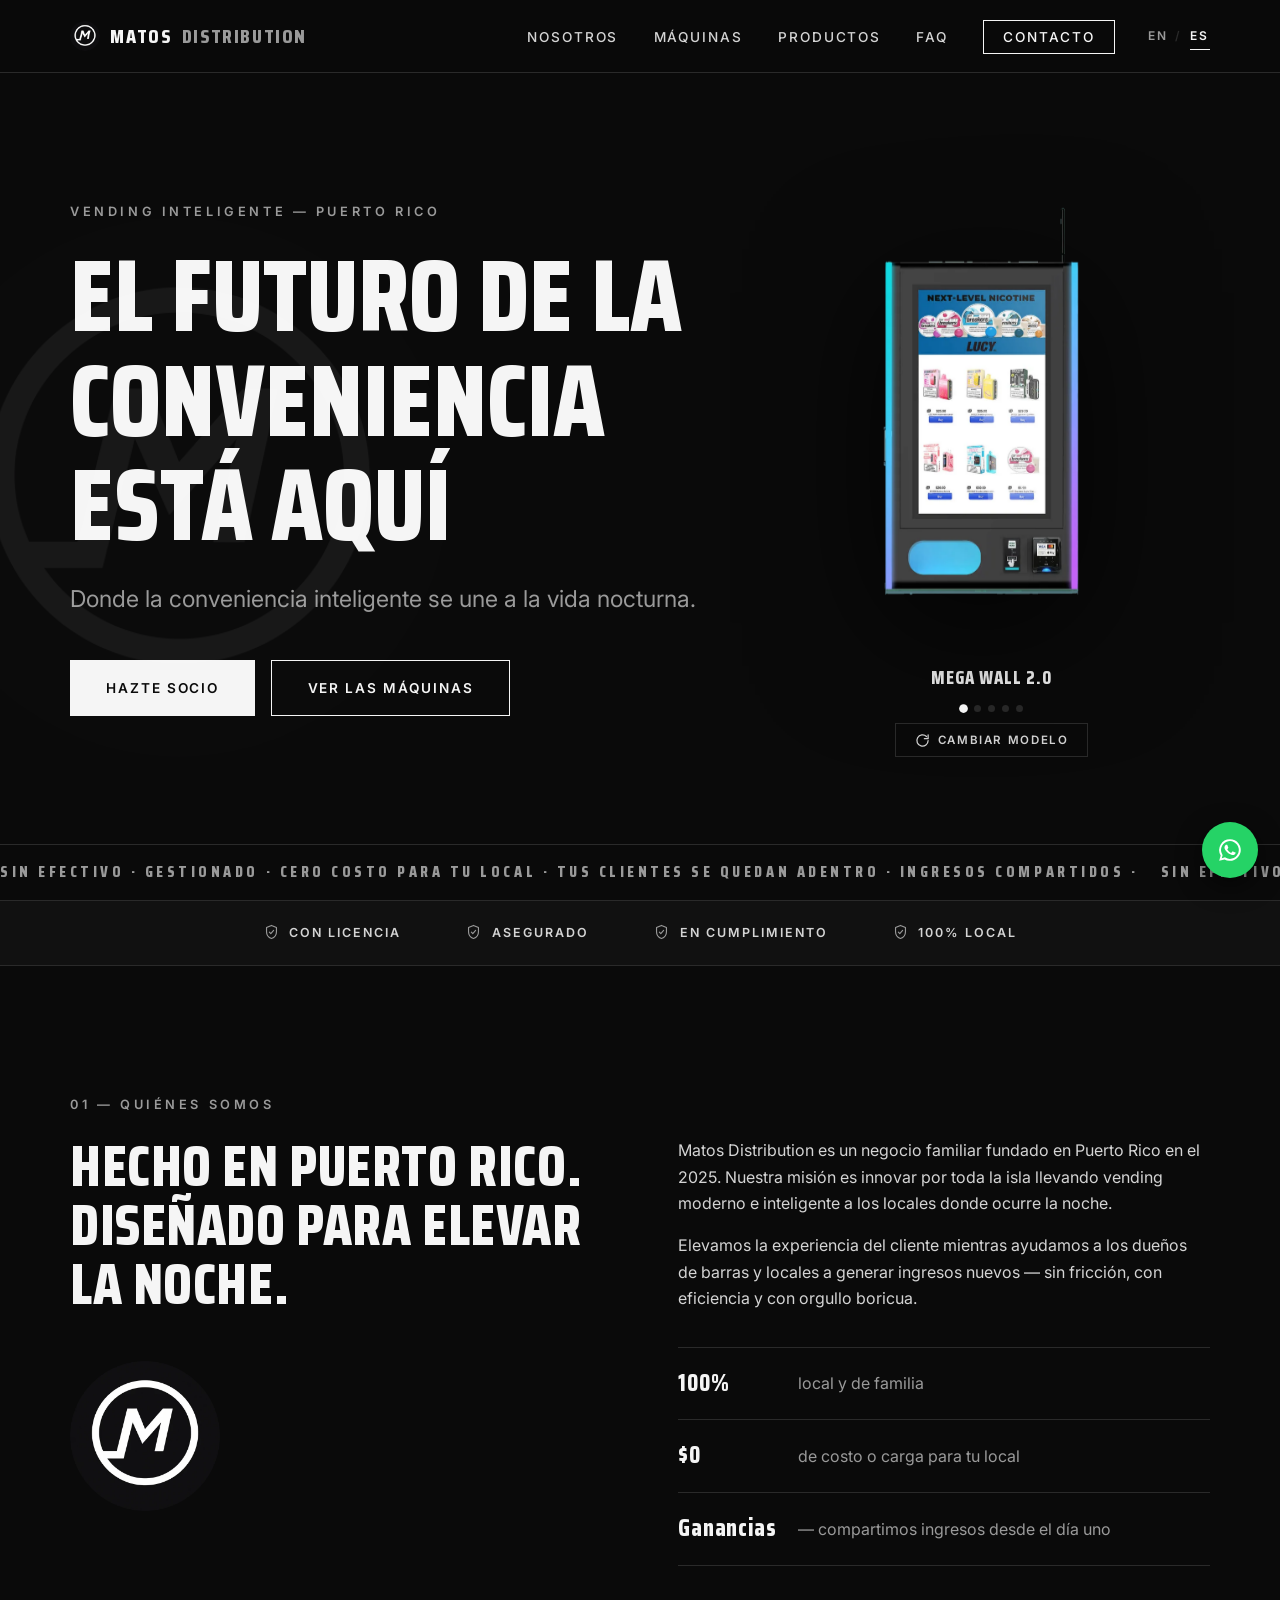
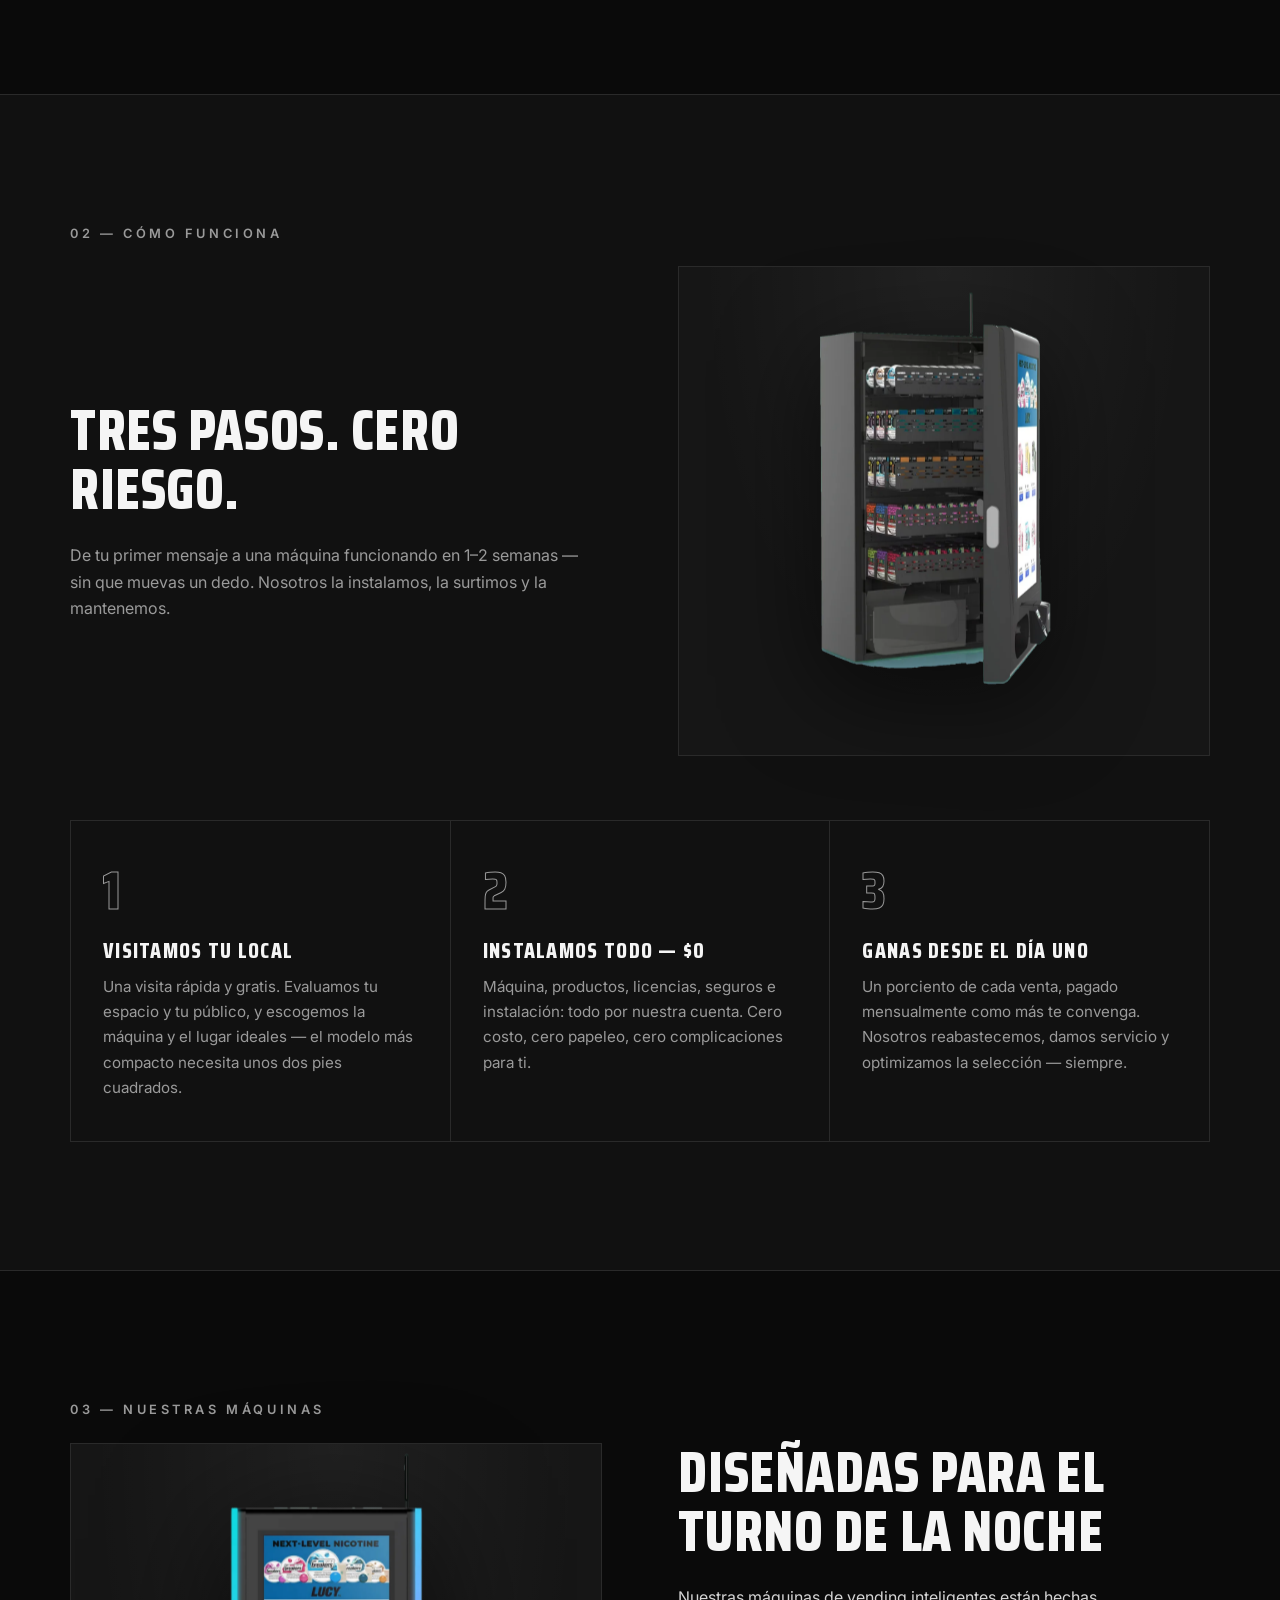
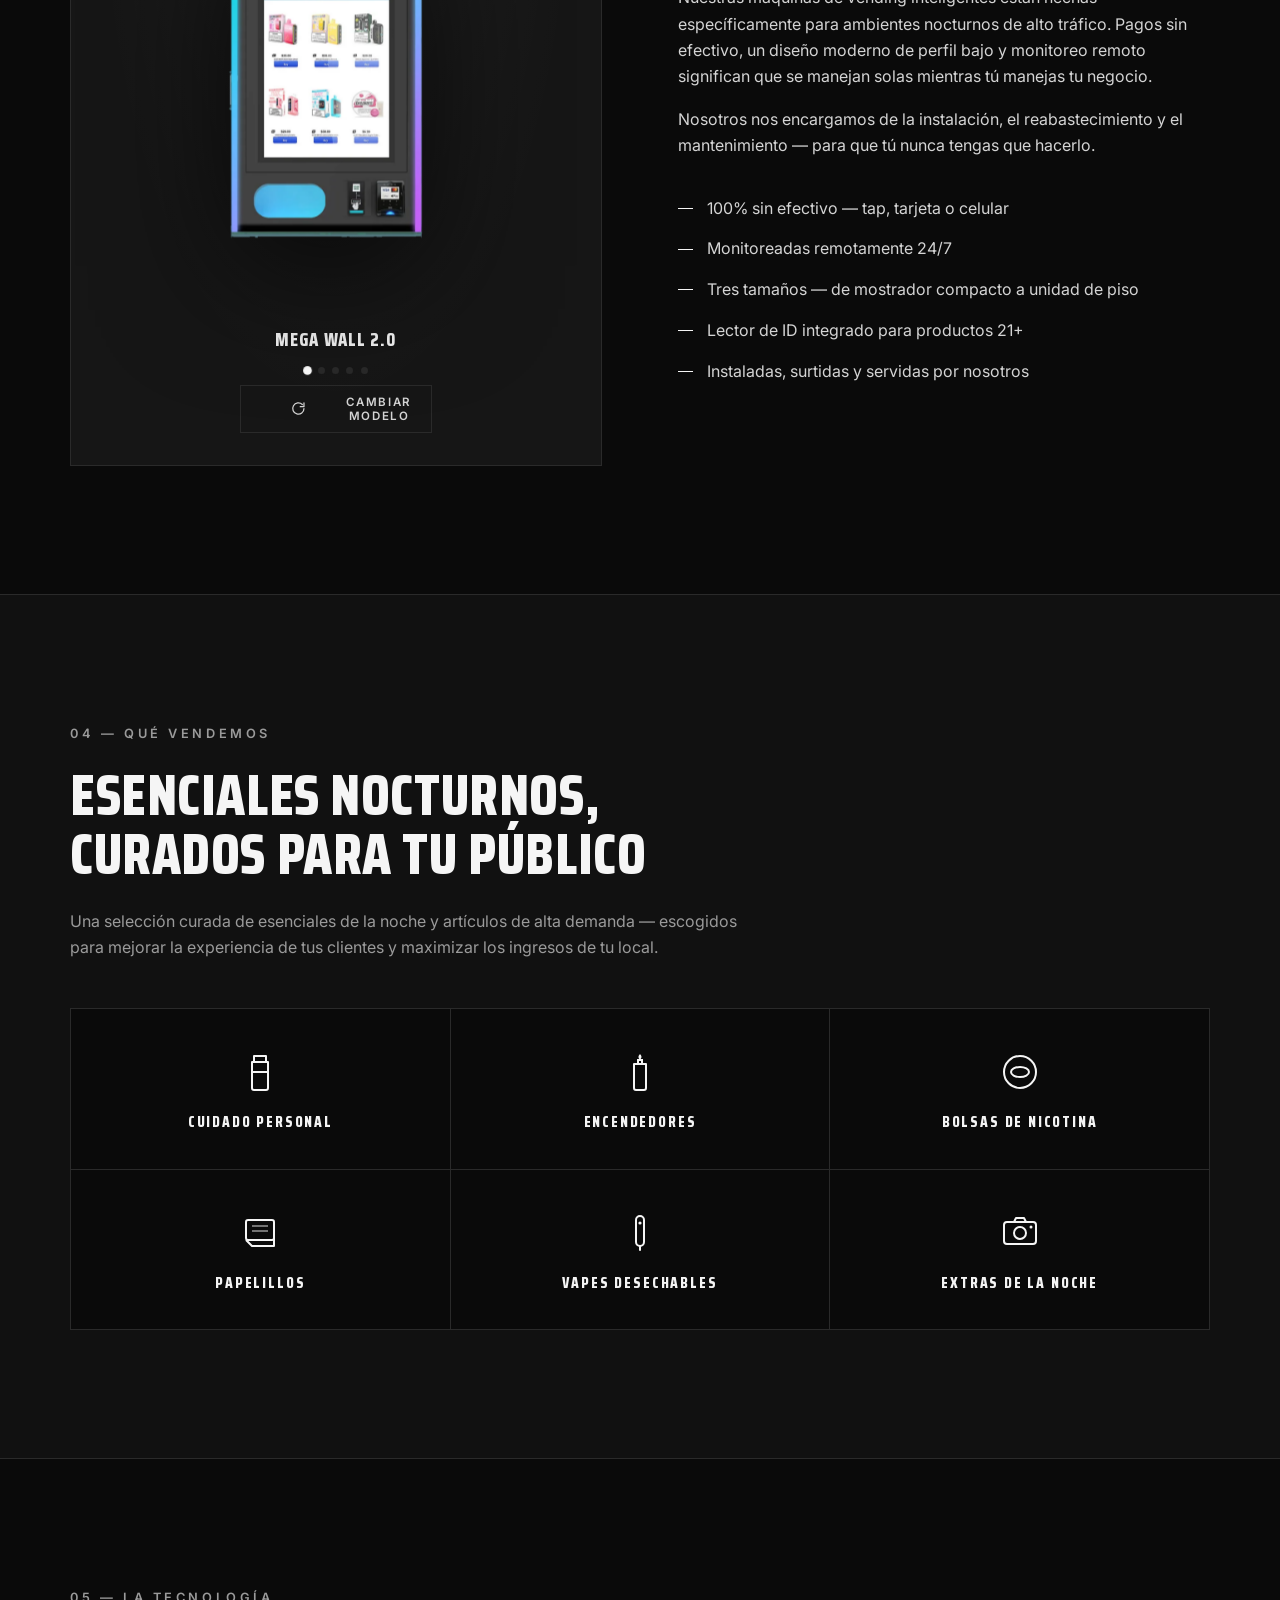
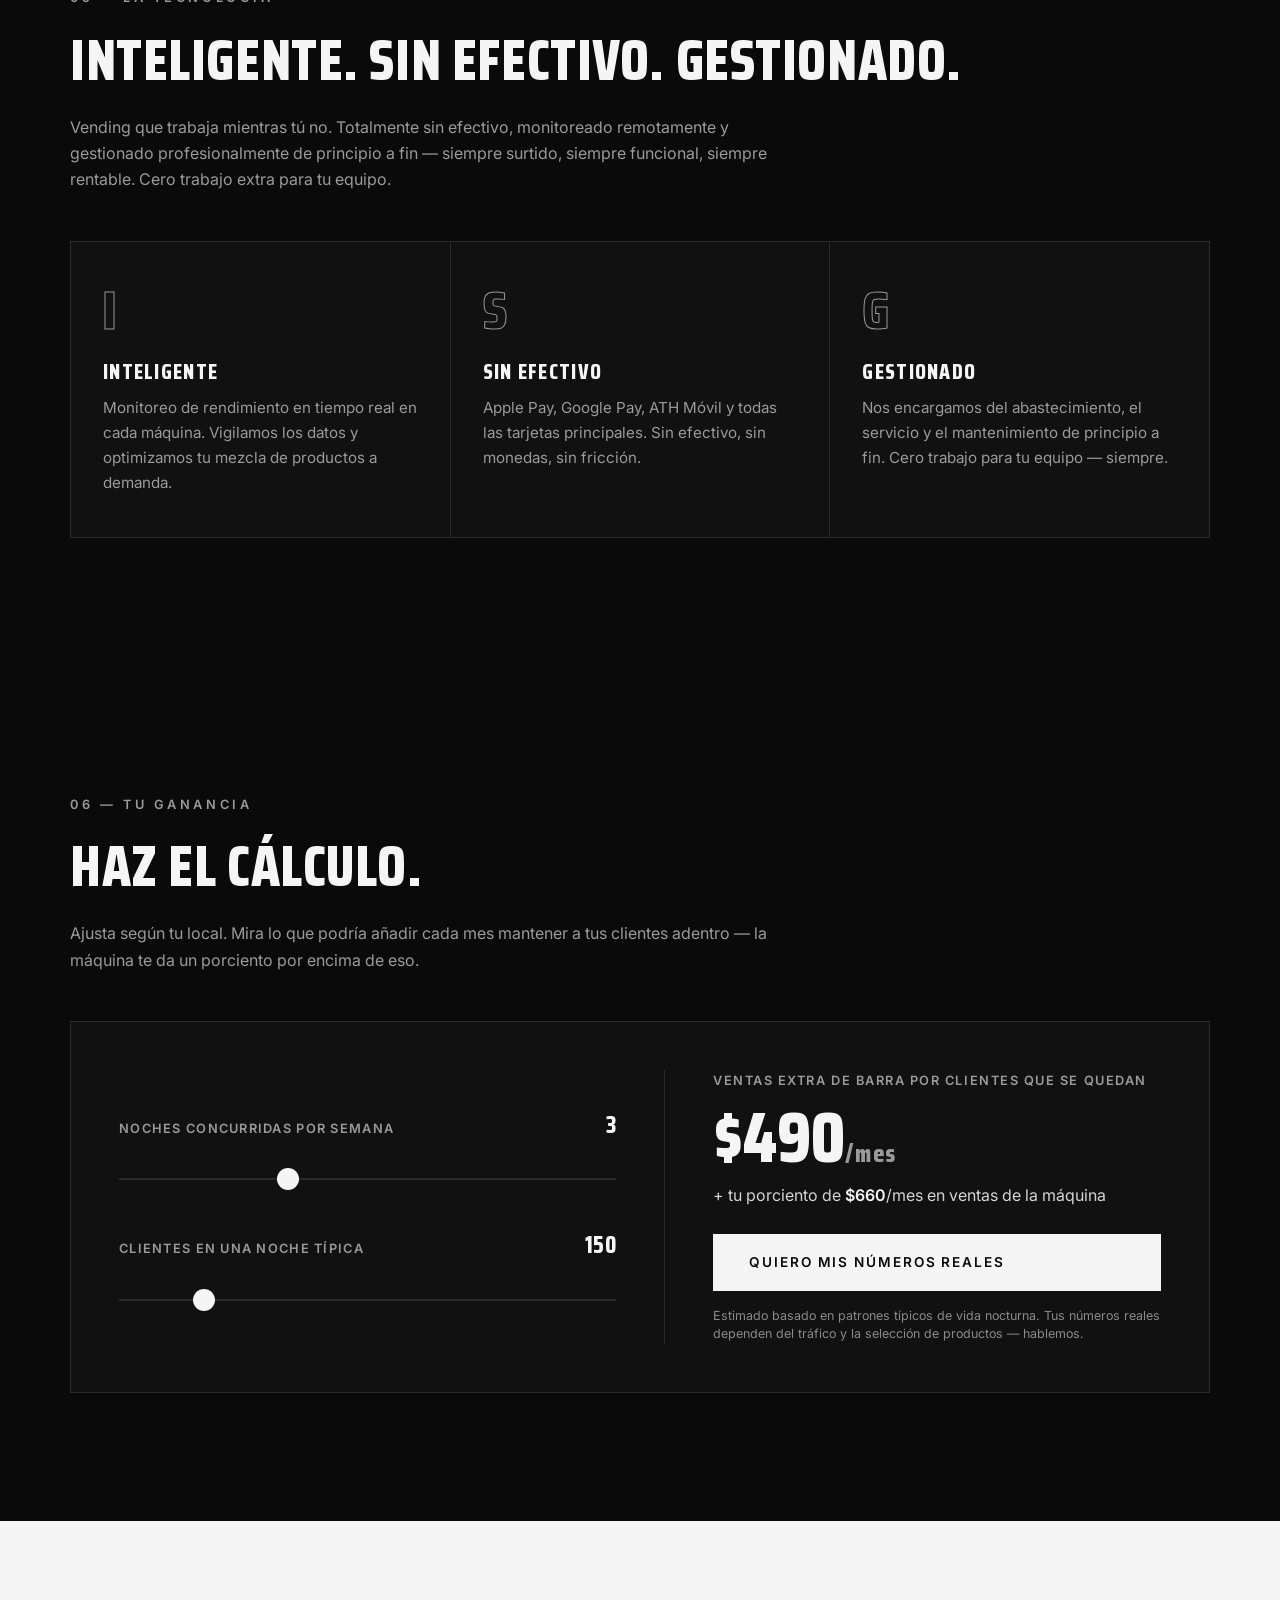
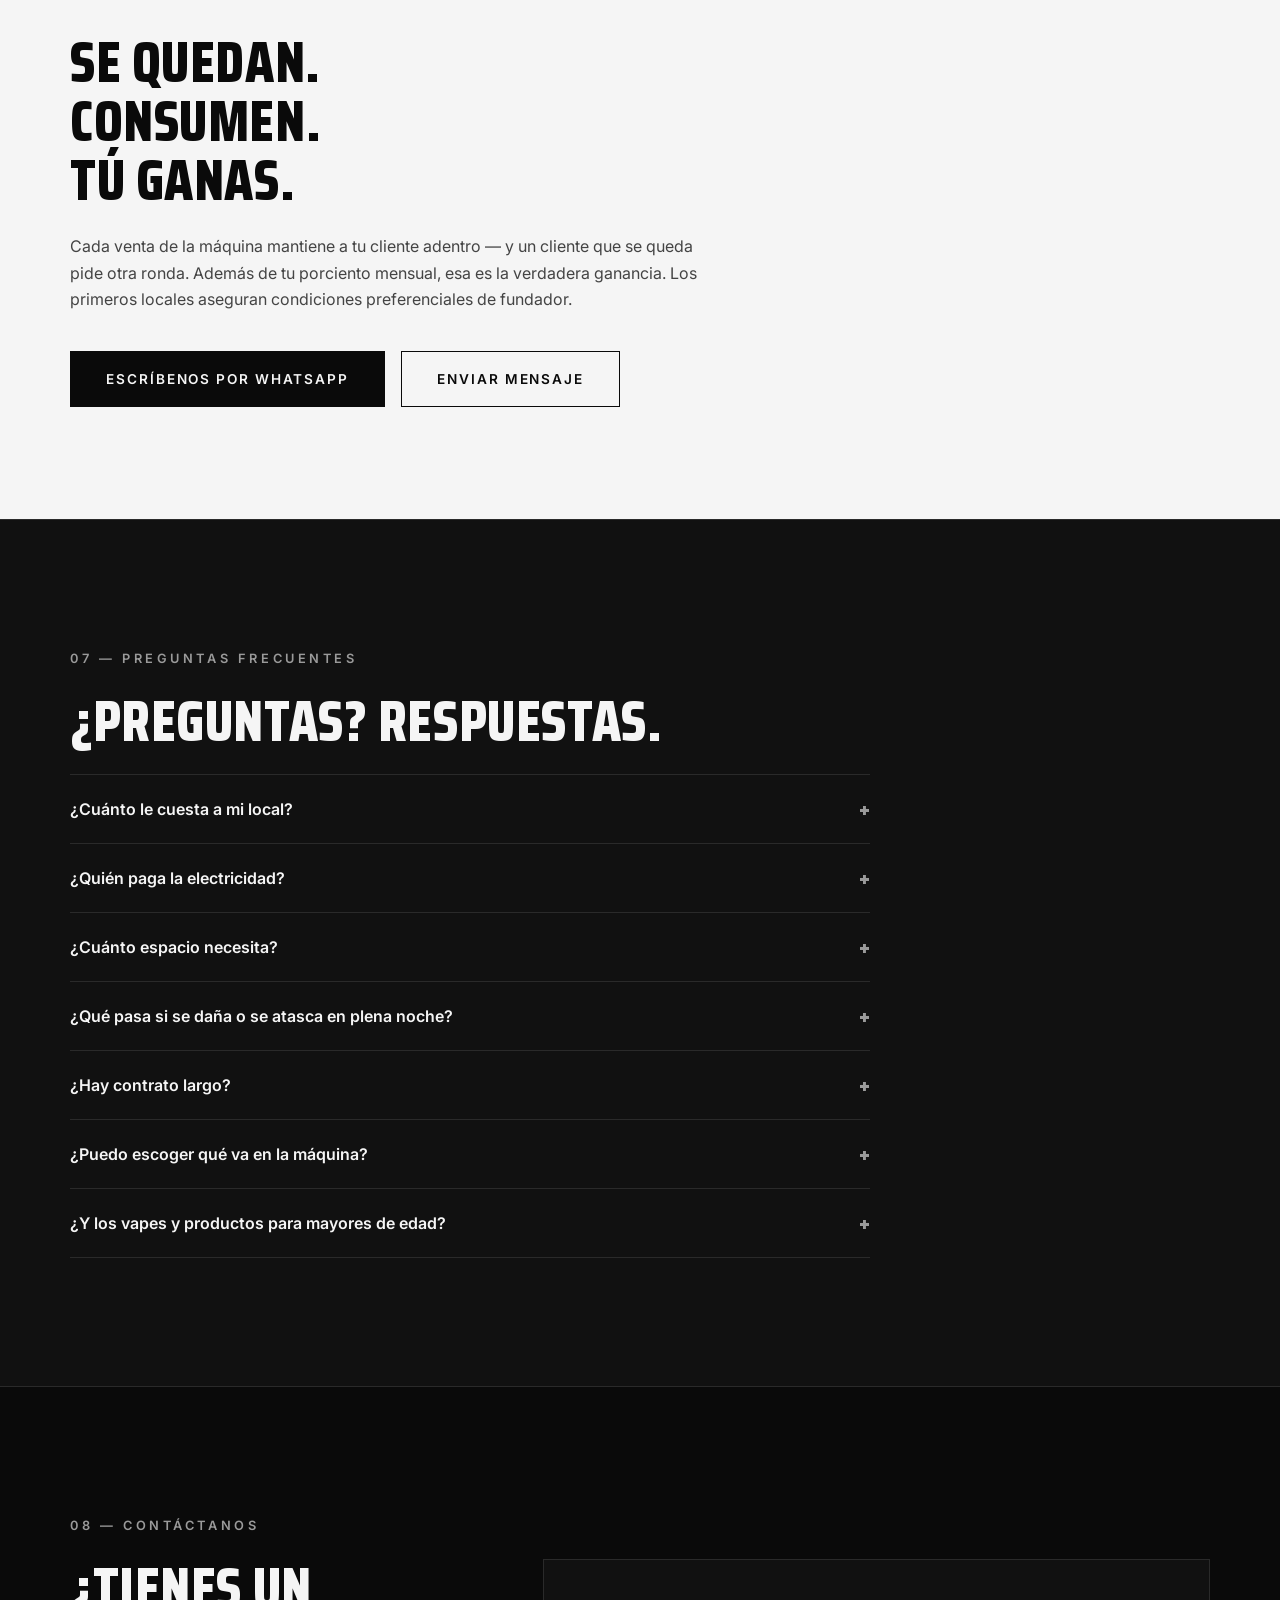
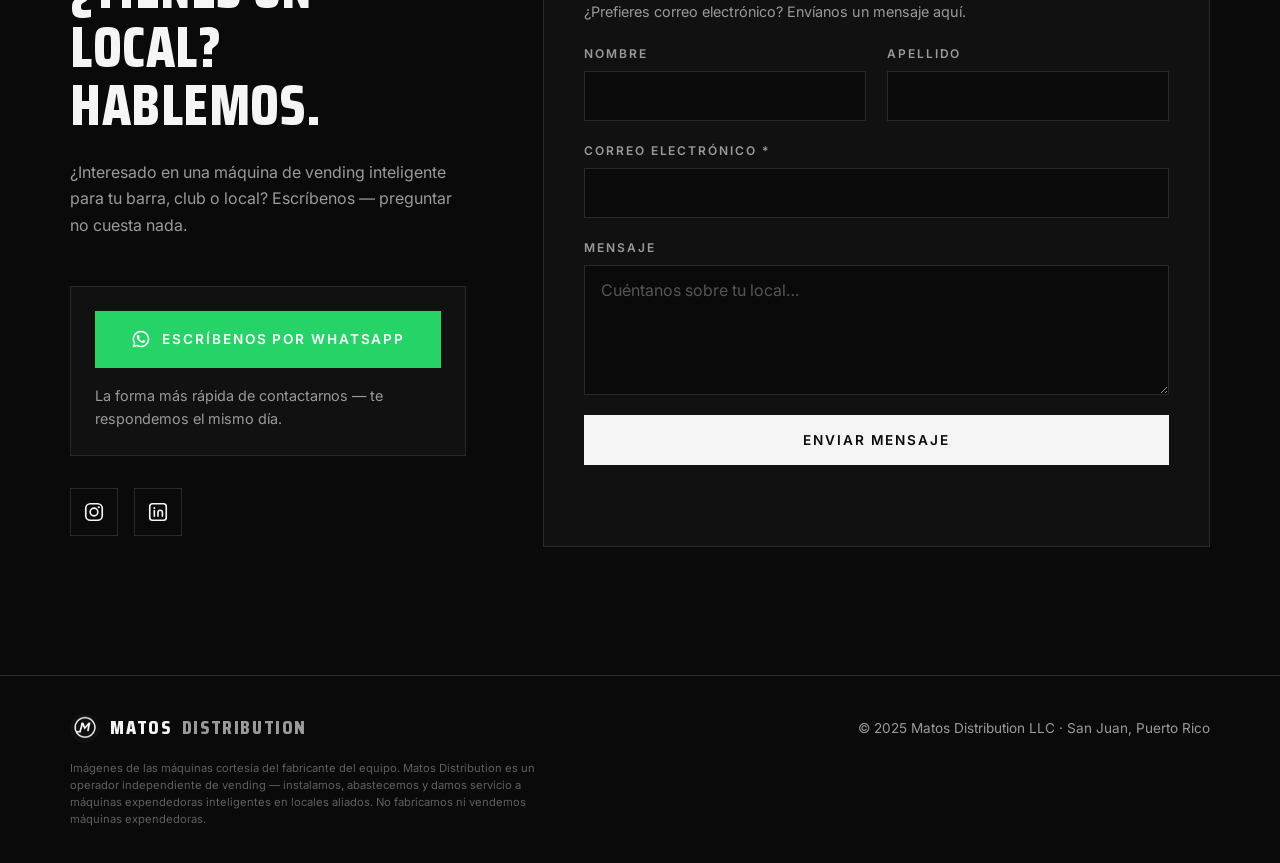
==== commit 9dbe313e: "Revert the Órbita hero: back to the pre-animation homepage (EN + ES) Restores index.html, es/index.h" ====
--- a/es/index.html
+++ b/es/index.html
@@ -36,7 +36,6 @@
   <!-- Fonts: Anton self-hosted (preloaded — it renders the headline), Inter from Google -->
   <link rel="preload" href="/assets/fonts/saira-condensed-800-latin.woff2" as="font" type="font/woff2" crossorigin>
   <link rel="preload" href="/assets/machine-front.webp" as="image">
-  <link rel="preload" href="/assets/machine-angle.webp" as="image">
   <link rel="preconnect" href="https://fonts.googleapis.com">
   <link rel="preconnect" href="https://fonts.gstatic.com" crossorigin>
   <link href="https://fonts.googleapis.com/css2?family=Inter:wght@400;500;600&display=swap" rel="stylesheet">
@@ -125,56 +124,25 @@
 
   <main id="main">
 
-    <!-- HERO — "Órbita": escena cinematográfica dirigida por scroll (CSS puro, ver styles.css "ÓRBITA HERO").
-         Estado base = aterrizaje (máquina de frente, copy visible); la órbita solo se reproduce donde hay
-         soporte de scroll-driven animations y el usuario acepta movimiento. -->
+    <!-- HERO -->
     <section class="hero" aria-label="Introducción">
-      <div class="orb-track">
-        <div class="orb-scene">
-
-          <!-- ambiente plano del bar (nunca rota) -->
-          <div class="orb-room" aria-hidden="true"></div>
-          <div class="orb-haze" aria-hidden="true"></div>
-
-          <!-- el mundo 3D que rota -->
-          <div class="orb-stage3d">
-            <div class="orb-bokeh orb-b1" aria-hidden="true"><i></i></div>
-            <div class="orb-bokeh orb-b2" aria-hidden="true"><i></i></div>
-            <div class="orb-bokeh orb-b3" aria-hidden="true"><i></i></div>
-            <div class="orb-bokeh orb-b4" aria-hidden="true"><i></i></div>
-            <div class="orb-bokeh orb-b5" aria-hidden="true"><i></i></div>
-            <div class="orb-bokeh orb-b6" aria-hidden="true"><i></i></div>
-            <div class="orb-bokeh orb-b7" aria-hidden="true"><i></i></div>
-            <div class="orb-bokeh orb-b8" aria-hidden="true"><i></i></div>
-
-          </div>
-
-          <!-- the machine sits OUTSIDE the rotating stage: the 3/4 photo carries its own perspective,
-               so it stays face-on while the room orbits; only the dolly (translateZ/scale) animates it -->
-          <div class="orb-machine" data-model="0">
-            <div class="orb-glowpool" aria-hidden="true"></div>
-            <button type="button" class="orb-machine-btn" data-machine-advance aria-label="Ver otro modelo de máquina">
-              <img class="machine-img" data-machine-img src="/assets/machine-front.webp" alt="Máquina de vending inteligente Mega Wall con pantalla táctil encendida" width="1040" height="1040" fetchpriority="high">
-              <img class="orb-angle" src="/assets/machine-angle.webp" alt="" aria-hidden="true" width="1400" height="1400" fetchpriority="high" decoding="async">
+      <img class="hero-mark" src="/assets/logo-mark.webp" alt="" aria-hidden="true">
+      <div class="hero-inner">
+        <div class="hero-copy reveal">
+          <p class="hero-kicker">Vending Inteligente — Puerto Rico</p>
+          <h1>El Futuro de la <br>Conveniencia <br>Está Aquí</h1>
+          <p class="hero-sub">Donde la conveniencia inteligente se une a la vida nocturna.</p>
+          <div class="hero-actions">
+            <a class="btn btn-solid" href="#contact">Hazte Socio</a>
+            <a class="btn btn-ghost" href="#machines">Ver Las Máquinas</a>
+          </div>
+        </div>
+        <div class="hero-visual reveal">
+          <div class="machine-switcher">
+            <button type="button" class="machine-stage machine-stage--hero" data-machine-advance aria-label="Ver otro modelo de máquina">
+              <img class="machine-img" data-machine-img data-parallax="30" src="/assets/machine-front.webp" alt="Máquina de vending inteligente Mega Wall con pantalla táctil encendida" width="1040" height="1040">
             </button>
-            <div class="orb-screen-wake" aria-hidden="true"></div>
-          </div>
-
-          <!-- viñeta de enfoque -->
-          <div class="orb-vignette" aria-hidden="true"></div>
-
-          <!-- copy del hero — capa plana, siempre la capa legible superior -->
-          <div class="orb-ui">
-            <div class="orb-inner">
-              <p class="hero-kicker">Vending Inteligente — Puerto Rico</p>
-              <h1>El Futuro de la <br>Conveniencia <br>Está Aquí</h1>
-              <p class="hero-sub">Donde la conveniencia inteligente se une a la vida nocturna.</p>
-              <div class="hero-actions">
-                <a class="btn btn-solid" href="#contact">Hazte Socio</a>
-                <a class="btn btn-ghost" href="#machines">Ver Las Máquinas</a>
-              </div>
-            </div>
-            <div class="machine-switch-ui orb-switch">
+            <div class="machine-switch-ui">
               <span class="machine-name" data-machine-name>Mega Wall 2.0</span>
               <span class="machine-dots" data-machine-dots aria-hidden="true"></span>
               <button type="button" class="machine-switch-btn" data-machine-advance>
@@ -183,12 +151,6 @@
               </button>
             </div>
           </div>
-
-          <div class="orb-scroll-hint" aria-hidden="true">
-            <span class="orb-mouse"></span>
-            Desliza para llegar
-          </div>
-
         </div>
       </div>
       <div class="hero-marquee" aria-hidden="true">
--- a/styles.css
+++ b/styles.css
@@ -158,7 +158,7 @@
 .nav-links a:hover { color: var(--white); }
 
 /* Sliding underline on desktop nav links */
-@media (min-width: 901px) {
+@media (min-width: 621px) {
   .nav-links a:not(.nav-cta) { position: relative; }
   .nav-links a:not(.nav-cta)::after {
     content: "";
@@ -260,12 +260,29 @@
 
 /* ---------- Hero ---------- */
 
-/* The hero is the "Órbita" scroll-driven scene (block further down).
-   No overflow:hidden here — the pinned scene relies on the document
-   being the scroller (position:sticky + view-timeline). */
 .hero {
   position: relative;
-}
+  overflow: hidden;
+  min-height: calc(100svh - var(--nav-h));
+  display: flex;
+  flex-direction: column;
+  justify-content: space-between;
+}
+
+.hero-mark {
+  position: absolute;
+  left: -7vw;
+  top: 50%;
+  transform: translateY(-50%);
+  width: clamp(320px, 42vw, 640px);
+  opacity: 0.06;
+  mix-blend-mode: screen;
+  pointer-events: none;
+  user-select: none;
+  z-index: 0;
+}
+
+.hero-visual { justify-self: center; position: relative; z-index: 1; }
 
 /* ---------- Machine model switcher ---------- */
 
@@ -288,6 +305,10 @@
   height: clamp(340px, 48vh, 480px);
   cursor: pointer;
 }
+.machine-stage--hero {
+  max-width: 470px;
+  height: clamp(360px, 54vh, 540px);
+}
 .machine-img {
   width: 100%;
   height: 100%;
@@ -340,6 +361,18 @@
 .machine-switch-btn:hover { border-color: var(--white); color: var(--white); }
 .machine-switch-btn svg { width: 15px; height: 15px; }
 
+.hero-inner {
+  flex: 1;
+  width: min(1140px, 100% - 3rem);
+  margin-inline: auto;
+  padding-block: clamp(2rem, 5vh, 4rem);
+  display: grid;
+  grid-template-columns: 1.2fr 0.8fr;
+  gap: clamp(1.5rem, 4vw, 3rem);
+  align-items: center;
+  align-content: center;
+}
+
 .hero-kicker,
 .section-kicker {
   font-size: 0.8rem;
@@ -388,589 +421,6 @@
   to { transform: translateX(-50%); }
 }
 .hero-marquee:hover .marquee-track { animation-play-state: paused; }
-
-/* === ÓRBITA HERO === */
-/* Scroll-driven cinematic hero — pure CSS, no JS.
-   The BASE state below already paints the LANDING (machine face-on,
-   centered, copy visible), so a browser without scroll-driven
-   animations — or a reduced-motion user — simply gets a normal static
-   hero. The pin (sticky scene + tall track) and every animation live
-   ONLY inside @supports (animation-timeline: view()) +
-   @media (prefers-reduced-motion: no-preference).
-   Animations touch transform / opacity / filter only. */
-
-.orb-track { position: relative; }
-
-.orb-scene {
-  position: relative;
-  /* Every child is absolute, so the scene MUST own its height. The vh
-     line is the fallback for browsers without svh (they also lack
-     scroll-timeline and get the static hero); svh overrides where it
-     is understood. */
-  height: calc(100vh - var(--nav-h));
-  height: calc(100svh - var(--nav-h));
-  overflow: hidden;
-  background: radial-gradient(120% 90% at 50% 120%, #0d0d10 0%, #070708 60%, #050506 100%);
-  /* the camera lens */
-  perspective: 1500px;
-  perspective-origin: 50% 46%;
-}
-
-/* nightlife light accents (built in CSS — no photo of a bar exists) */
-.orb-scene {
-  --orb-amber: #e8a13a;
-  --orb-amber-hot: #ff8a2b;
-  --orb-magenta: #d63c94;
-  --orb-violet: #7d5bff;
-  --orb-cyan: #3fd0e0;
-}
-
-/* --- flat room ambiance (does NOT rotate) --- */
-.orb-room {
-  position: absolute;
-  inset: -10%;
-  z-index: 0;
-  pointer-events: none;
-  background:
-    radial-gradient(38% 46% at 18% 30%, rgba(214, 60, 148, 0.20), transparent 62%),
-    radial-gradient(40% 50% at 84% 26%, rgba(232, 161, 58, 0.20), transparent 60%),
-    radial-gradient(46% 60% at 70% 88%, rgba(125, 91, 255, 0.16), transparent 62%),
-    radial-gradient(40% 55% at 30% 92%, rgba(63, 208, 224, 0.10), transparent 60%);
-  filter: blur(26px);
-  will-change: transform, opacity;
-}
-.orb-haze {
-  position: absolute;
-  inset: -20%;
-  z-index: 1;
-  pointer-events: none;
-  background: radial-gradient(60% 50% at 50% 60%, rgba(232, 161, 58, 0.06), transparent 70%);
-  filter: blur(40px);
-  will-change: transform;
-}
-
-/* --- the 3D world: one preserve-3d space; rotating it orbits the
-       whole bar past the machine --- */
-.orb-stage3d {
-  position: absolute;
-  inset: 0;
-  z-index: 2;
-  transform-style: preserve-3d;
-  transform: rotateY(0deg) rotateX(0deg); /* base = landing (face-on) */
-  will-change: transform;
-}
-
-/* bokeh lights floated at different depths (translateZ) */
-.orb-bokeh {
-  position: absolute;
-  border-radius: 50%;
-  mix-blend-mode: screen;
-  pointer-events: none;
-  will-change: transform, opacity, filter;
-  opacity: 0.28;          /* base = settled */
-  filter: blur(24px);
-}
-.orb-bokeh i {
-  position: absolute;
-  inset: 0;
-  border-radius: 50%;
-  background: radial-gradient(circle at 50% 45%, currentColor 0%, transparent 68%);
-}
-.orb-b1 { width: 230px; height: 230px; color: var(--orb-amber);     left: 6%;  top: 20%; transform: translateZ(240px); }
-.orb-b2 { width: 150px; height: 150px; color: var(--orb-magenta);   left: 78%; top: 14%; transform: translateZ(180px); }
-.orb-b3 { width: 300px; height: 300px; color: var(--orb-amber-hot); left: 70%; top: 58%; transform: translateZ(-120px); }
-.orb-b4 { width: 180px; height: 180px; color: var(--orb-violet);    left: 14%; top: 64%; transform: translateZ(-260px); }
-.orb-b5 { width: 120px; height: 120px; color: var(--orb-cyan);      left: 44%; top: 8%;  transform: translateZ(60px); }
-.orb-b6 { width: 260px; height: 260px; color: var(--orb-magenta);   left: 30%; top: 80%; transform: translateZ(-420px); }
-.orb-b7 { width: 140px; height: 140px; color: var(--orb-amber);     left: 90%; top: 74%; transform: translateZ(120px); }
-.orb-b8 { width: 100px; height: 100px; color: var(--orb-cyan);      left: 2%;  top: 44%; transform: translateZ(-480px); }
-
-
-/* --- the hero object AND the landing frame: machine, face-on, centered --- */
-.orb-machine {
-  position: absolute;
-  z-index: 3; /* above the orbiting lights; lives outside the rotating stage */
-  left: 50%;
-  top: 50%;
-  --mbox: min(78vw, 430px);
-  width: var(--mbox);
-  aspect-ratio: 1 / 1;
-  transform: translate(-50%, -50%) translateZ(0px) scale(1); /* base = landed */
-  transform-style: preserve-3d;
-  will-change: transform;
-}
-.orb-glowpool {
-  position: absolute;
-  left: 50%;
-  bottom: -3%;
-  width: 88%;
-  height: 16%;
-  transform: translateX(-50%);
-  background: radial-gradient(ellipse at 50% 50%, rgba(232, 161, 58, 0.5), transparent 70%);
-  filter: blur(18px);
-  opacity: 0.55;
-  pointer-events: none;
-}
-/* the clickable machine (cycles models via script.js) */
-.orb-machine-btn {
-  appearance: none;
-  -webkit-appearance: none;
-  display: block;
-  position: relative;
-  width: 100%;
-  height: 100%;
-  background: none;
-  border: 0;
-  padding: 0;
-  margin: 0;
-  color: inherit;
-  cursor: pointer;
-}
-.orb-machine .machine-img {
-  width: 100%;
-  height: 100%;
-  object-fit: contain;
-  filter: brightness(1.05) contrast(1.05); /* grounded shadow lives on the back plate, so it never darkens the flank */
-  will-change: filter;
-  transition: opacity 0.18s ease;
-}
-.orb-machine-btn:hover .machine-img { opacity: 0.92; }
-
-/* --- the real 3/4 product photo (manufacturer shot, background removed).
-       Shown while the camera is off-axis, cross-fades into the front photo
-       mid-orbit so the landing (and the model switcher) keep the front image.
-       Only the Mega Wall 2.0 has this angle; other models start front-on. --- */
-.orb-angle {
-  position: absolute;
-  inset: 0;
-  width: 100%;
-  height: 100%;
-  object-fit: contain;
-  transform: translateY(3.8%); /* aligns its body with the front photo's body */
-  opacity: 0;                  /* base = landed: hidden */
-  pointer-events: none;
-  will-change: opacity;
-}
-.orb-machine:not([data-model="0"]) .orb-angle { display: none; }
-
-.orb-screen-wake {
-  position: absolute;
-  left: 50%;
-  top: 26%;
-  width: 52%;
-  height: 34%;
-  transform: translateX(-50%);
-  border-radius: 12px;
-  background: radial-gradient(ellipse at 50% 45%, rgba(190, 235, 255, 0.55), rgba(63, 208, 224, 0.28) 45%, transparent 72%);
-  mix-blend-mode: screen;
-  filter: blur(8px);
-  opacity: 1;              /* base = awake */
-  pointer-events: none;
-}
-
-/* --- flat vignette that tightens focus onto the machine --- */
-.orb-vignette {
-  position: absolute;
-  inset: 0;
-  z-index: 3;
-  pointer-events: none;
-  background: radial-gradient(72% 78% at 50% 48%, transparent 40%, rgba(4, 4, 5, 0.55) 78%, rgba(3, 3, 4, 0.92) 100%);
-  opacity: 0.9;            /* base = focused */
-  will-change: opacity;
-}
-
-/* --- hero copy: flat overlay, never rotates, always the readable top
-       layer. Base = fully visible. Only links/buttons take pointer
-       events so the machine underneath stays clickable. --- */
-.orb-ui {
-  position: absolute;
-  inset: 0;
-  z-index: 4;
-  display: flex;
-  flex-direction: column;
-  justify-content: center;
-  padding-inline: max(1.5rem, calc((100% - 1140px) / 2)); /* aligns with .nav / .container */
-  pointer-events: none;
-}
-.orb-ui a,
-.orb-ui button { pointer-events: auto; }
-/* copy column: never wider than the space left of the centered machine
-   (50% of the row minus the machine's visible half-width ≈ 106px, minus a gap) */
-.orb-inner { max-width: min(640px, calc(50% - 112px)); }
-
-.orb-ui .hero-kicker {
-  margin-bottom: 1.2rem;
-  color: var(--light);
-  will-change: transform, opacity;
-}
-.orb-ui h1 {
-  /* Sized so the longest line clears the centered machine: the copy
-     column (container edge → machine's visible edge) is ~464px on any
-     screen ≥ 1140px wide, and "The Future of" measures ~5.4px per px
-     of font-size. Cap = 5.2rem. */
-  font-size: clamp(2.7rem, 6.4vw, 5.2rem);
-  line-height: 0.96;
-  text-shadow: 0 6px 40px rgba(0, 0, 0, 0.55);
-  will-change: transform, opacity;
-}
-/* Saira Condensed (ES) runs ~6px of line per px of font-size — lower cap */
-html[lang="es"] .orb-ui h1 { font-size: clamp(2.6rem, 5.7vw, 4.7rem); }
-.orb-ui .hero-sub {
-  color: var(--light);
-  margin-top: 1.3rem;
-  max-width: 34ch;
-  text-shadow: 0 2px 18px rgba(0, 0, 0, 0.6);
-  will-change: transform, opacity;
-}
-.orb-ui .hero-actions {
-  margin-top: 2.2rem;
-  will-change: transform, opacity;
-}
-/* ghost CTA needs a faint scrim to stay legible over the lights */
-.orb-ui .btn-ghost { background: rgba(10, 10, 10, 0.32); }
-.orb-ui .btn-ghost:hover { background: var(--white); color: var(--black); }
-/* desktop: slightly tighter CTAs so the pair (~452px) stays left of the machine */
-@media (min-width: 861px) {
-  .orb-ui .hero-actions .btn { padding: 1rem 1.8rem; }
-}
-
-/* model switcher: caption row pinned under the machine */
-.orb-switch {
-  position: absolute;
-  left: 0;
-  right: 0;
-  bottom: clamp(1rem, 3.2vh, 1.9rem);
-  flex-direction: row;
-  flex-wrap: wrap;
-  justify-content: center;
-  gap: 0.7rem 1.1rem;
-  will-change: transform, opacity;
-}
-.orb-switch .machine-switch-btn { background: rgba(10, 10, 10, 0.5); }
-
-/* scroll invitation — visible early, fades as the scene resolves */
-.orb-scroll-hint {
-  position: absolute;
-  left: 50%;
-  bottom: 26px;
-  transform: translateX(-50%);
-  z-index: 5;
-  display: flex;
-  flex-direction: column;
-  align-items: center;
-  gap: 8px;
-  font-size: 0.68rem;
-  letter-spacing: 0.32em;
-  text-transform: uppercase;
-  color: var(--gray);
-  opacity: 0;              /* base = hidden (landing already reached) */
-  pointer-events: none;
-  will-change: transform, opacity;
-}
-.orb-mouse {
-  width: 22px;
-  height: 34px;
-  border: 1px solid var(--gray);
-  border-radius: 12px;
-  position: relative;
-}
-.orb-mouse::after {
-  content: "";
-  position: absolute;
-  left: 50%;
-  top: 7px;
-  width: 3px;
-  height: 6px;
-  border-radius: 2px;
-  background: var(--light);
-  transform: translateX(-50%);
-  animation: orb-wheel 1.6s ease-in-out infinite;
-}
-@keyframes orb-wheel {
-  0%, 100% { transform: translate(-50%, 0); opacity: 1; }
-  50% { transform: translate(-50%, 8px); opacity: 0.3; }
-}
-
-/* --- SCROLL-DRIVEN CHOREOGRAPHY — only where supported AND motion is
-       welcome. Ranges are in the track's view() "cover" space; the
-       scene is pinned roughly cover 21%..79%, so everything resolves by
-       ~72% and holds face-on before the pin releases. --- */
-@supports (animation-timeline: view()) {
-  @media (prefers-reduced-motion: no-preference) {
-
-    /* the track owns the timeline; the scene pins under the nav */
-    .orb-track {
-      height: 220vh; /* scroll distance for the whole camera move — shortened for a snappier orbit (was 340vh) */
-      view-timeline-name: --orbit;
-      view-timeline-axis: block;
-    }
-    .orb-scene {
-      position: sticky;
-      top: var(--nav-h);
-    }
-
-    /* the camera orbits: world starts turned off-axis, ends face-on */
-    .orb-stage3d {
-      animation: orb-turn linear both;
-      animation-timeline: --orbit;
-      animation-range: cover 30% cover 62%;
-    }
-    @keyframes orb-turn {
-      from { transform: rotateY(-48deg) rotateX(10deg); }
-      to   { transform: rotateY(0deg) rotateX(0deg); }
-    }
-
-    /* the dolly: machine pushes in from far to face the camera */
-    .orb-machine {
-      animation: orb-dolly linear both;
-      animation-timeline: --orbit;
-      animation-range: cover 30% cover 62%;
-    }
-    @keyframes orb-dolly {
-      /* the machine never rotates (the 3/4 photo carries the real perspective); it starts a touch
-         larger and settles into place while the room orbits behind it */
-      from { transform: translate(-50%, -50%) translateZ(0px) scale(1.08); }
-      to   { transform: translate(-50%, -50%) translateZ(10px) scale(1); }
-    }
-
-    /* bar lights: bright + roaming at first, settle & blur out behind */
-    .orb-bokeh {
-      animation: orb-bokeh-settle linear both;
-      animation-timeline: --orbit;
-      animation-range: cover 31% cover 61%;
-    }
-    @keyframes orb-bokeh-settle {
-      from { opacity: 0.92; filter: blur(7px); }
-      to   { opacity: 0.22; filter: blur(28px); }
-    }
-    /* push the nearest lights out of frame as we square up */
-    .orb-b1 { animation-name: orb-bokeh-settle, orb-drift-l; }
-    .orb-b7 { animation-name: orb-bokeh-settle, orb-drift-r; }
-    .orb-b5 { animation-name: orb-bokeh-settle, orb-drift-up; }
-    .orb-b1, .orb-b5, .orb-b7 {
-      animation-timeline: --orbit, --orbit;
-      animation-fill-mode: both, both;
-      animation-range: cover 31% cover 61%, cover 31% cover 62%;
-    }
-    @keyframes orb-drift-l  { from { translate: 0 0; } to { translate: -34% 6%; } }
-    @keyframes orb-drift-r  { from { translate: 0 0; } to { translate: 34% 6%; } }
-    @keyframes orb-drift-up { from { translate: 0 0; } to { translate: 0 -30%; } }
-
-
-    .orb-room {
-      animation: orb-room-settle linear both;
-      animation-timeline: --orbit;
-      animation-range: cover 28% cover 62%;
-    }
-    @keyframes orb-room-settle {
-      from { opacity: 1;   transform: scale(1.15) translateX(3%); }
-      to   { opacity: 0.6; transform: scale(1) translateX(0); }
-    }
-
-    /* the screen wakes at the end of the landing */
-    .orb-machine .machine-img {
-      animation: orb-screen-power linear both, orb-front-in linear both;
-      animation-timeline: --orbit, --orbit;
-      animation-range: cover 50% cover 62%, cover 44% cover 56%;
-    }
-    @keyframes orb-front-in { from { opacity: 0; } to { opacity: 1; } }
-    .orb-angle {
-      animation: orb-angle-out linear both;
-      animation-timeline: --orbit;
-      animation-range: cover 44% cover 56%;
-    }
-    @keyframes orb-angle-out { from { opacity: 1; } to { opacity: 0; } }
-    @keyframes orb-screen-power {
-      from { filter: brightness(0.92) contrast(1.03); }
-      to   { filter: brightness(1.08) contrast(1.06); }
-    }
-    .orb-screen-wake {
-      animation: orb-wake-glow linear both;
-      animation-timeline: --orbit;
-      animation-range: cover 51% cover 63%;
-    }
-    @keyframes orb-wake-glow {
-      from { opacity: 0; filter: blur(16px); }
-      55%  { opacity: 0.35; }
-      to   { opacity: 1; filter: blur(8px); }
-    }
-    .orb-glowpool {
-      animation: orb-pool-glow linear both;
-      animation-timeline: --orbit;
-      animation-range: cover 47% cover 62%;
-    }
-    @keyframes orb-pool-glow { from { opacity: 0; } to { opacity: 0.55; } }
-
-    .orb-vignette {
-      animation: orb-vignette-in linear both;
-      animation-timeline: --orbit;
-      animation-range: cover 35% cover 62%;
-    }
-    @keyframes orb-vignette-in { from { opacity: 0.25; } to { opacity: 0.92; } }
-
-    /* --- copy choreography --- */
-    .orb-ui .hero-kicker {
-      animation: orb-ui-early linear both;
-      animation-timeline: --orbit;
-      animation-range: cover 24% cover 32%;
-    }
-    @keyframes orb-ui-early {
-      from { opacity: 0; transform: translateY(12px); }
-      to   { opacity: 1; transform: none; }
-    }
-
-    .orb-ui h1 {
-      animation: orb-ui-land linear both;
-      animation-timeline: --orbit;
-      animation-range: cover 50% cover 61%;
-    }
-    .orb-ui .hero-sub {
-      animation: orb-ui-land linear both;
-      animation-timeline: --orbit;
-      animation-range: cover 53% cover 63%;
-    }
-    .orb-ui .hero-actions {
-      animation: orb-ui-land linear both;
-      animation-timeline: --orbit;
-      animation-range: cover 56% cover 64%;
-    }
-    .orb-switch {
-      animation: orb-ui-land linear both;
-      animation-timeline: --orbit;
-      animation-range: cover 58% cover 64%;
-    }
-    @keyframes orb-ui-land {
-      from { opacity: 0; transform: translateY(30px); }
-      to   { opacity: 1; transform: none; }
-    }
-
-    /* keyboard escape hatch: the CTAs / switcher are focusable while
-       still at opacity 0 and the pinned scene never scrolls to reveal
-       them (WCAG 2.4.7). As soon as keyboard focus lands anywhere in
-       the scene, the copy lands too — no scroll required. Every engine
-       with scroll-driven animations also understands :has(). */
-    .orb-scene:has(:focus-visible) .orb-ui h1,
-    .orb-scene:has(:focus-visible) .orb-ui .hero-sub,
-    .orb-scene:has(:focus-visible) .orb-ui .hero-actions,
-    .orb-scene:has(:focus-visible) .orb-switch {
-      animation: none;
-      opacity: 1;
-      transform: none;
-    }
-    /* …and the scroll hint steps aside so it never sits under the
-       switcher row (base opacity is 0) */
-    .orb-scene:has(:focus-visible) .orb-scroll-hint { animation: none; }
-
-    .orb-scroll-hint {
-      animation: orb-hint-in-out linear both;
-      animation-timeline: --orbit;
-      animation-range: cover 23% cover 52%;
-    }
-    @keyframes orb-hint-in-out {
-      0%   { opacity: 0; transform: translate(-50%, 10px); }
-      22%  { opacity: 1; transform: translate(-50%, 0); }
-      75%  { opacity: 1; }
-      100% { opacity: 0; transform: translate(-50%, -6px); }
-    }
-  }
-}
-
-/* --- REDUCED MOTION — hard guarantee: no pin, no dead scroll; machine
-       face-on, centered, static; copy legible. (Belt-and-suspenders
-       with the base state, which is already the landing.) --- */
-@media (prefers-reduced-motion: reduce) {
-  .orb-track { height: auto; }
-  .orb-scene { position: relative; }
-  .orb-stage3d { transform: none; }
-  .orb-machine { transform: translate(-50%, -50%); }
-  .orb-bokeh { opacity: 0.24; filter: blur(24px); }
-  .orb-b1, .orb-b5, .orb-b7 { translate: 0 0; }
-  .orb-vignette { opacity: 0.9; }
-  .orb-ui .hero-kicker, .orb-ui h1, .orb-ui .hero-sub, .orb-ui .hero-actions, .orb-switch { opacity: 1; transform: none; }
-  .orb-scroll-hint { display: none; }
-  .orb-mouse::after { animation: none; }
-}
-
-/* --- ÓRBITA on small screens: machine up top, copy lands over a
-       bottom scrim, switcher becomes a compact row under the CTAs --- */
-@media (max-width: 860px) {
-  .orb-scene { perspective-origin: 50% 40%; }
-  .orb-machine {
-    top: 28%;
-    --mbox: min(74vw, 330px);
-  }
-  .orb-ui {
-    justify-content: flex-end;
-    padding-bottom: clamp(1.1rem, 3vh, 1.8rem);
-  }
-  .orb-inner { max-width: none; }
-  .orb-ui::before {
-    /* legibility scrim behind the landed copy */
-    content: "";
-    position: absolute;
-    left: 0;
-    right: 0;
-    bottom: 0;
-    height: 56%;
-    background: linear-gradient(180deg, rgba(5, 5, 6, 0) 0%, rgba(5, 5, 6, 0.6) 40%, rgba(5, 5, 6, 0.92) 100%);
-    pointer-events: none;
-    z-index: -1;
-  }
-  .orb-ui .hero-kicker {
-    margin-bottom: 0.9rem;
-    font-size: 0.7rem;       /* keeps the ES kicker on one line at 375px */
-    letter-spacing: 0.18em;
-  }
-  .orb-ui h1 { font-size: clamp(2.4rem, 10.5vw, 3.4rem); }
-  html[lang="es"] .orb-ui h1 { font-size: clamp(2.4rem, 10.5vw, 3.4rem); }
-  .orb-ui .hero-sub { margin-top: 0.9rem; font-size: 1.02rem; }
-  .orb-ui .hero-actions { margin-top: 1.4rem; }
-  .orb-switch {
-    position: static;
-    margin-top: 1.1rem;
-    justify-content: flex-start;
-    gap: 0.6rem 0.9rem;
-  }
-  .orb-scroll-hint { display: none; }
-}
-/* short phones: smaller machine, tighter type, so copy never covers the screen */
-@media (max-width: 860px) and (max-height: 700px) {
-  .orb-machine { top: 26%; --mbox: min(60vw, 270px); }
-  .orb-ui h1,
-  html[lang="es"] .orb-ui h1 { font-size: clamp(2.1rem, 9.2vw, 3rem); }
-  .orb-ui .hero-sub { font-size: 0.98rem; }
-}
-/* landscape phones: nothing fits in a pinned 100svh frame — release the
-   pin AND switch the choreography off, so the block simply paints the
-   base (landed) state. Without the second half, the timeline would keep
-   driving the scene from cover ≈0.32 at scroll 0: copy at opacity 0 and
-   the machine turned away, with the frame never fully on screen. These
-   rules share the gate's specificity and come later in the source, so
-   they win; `animation: none` also resets animation-timeline/range. */
-@media (max-width: 860px) and (max-height: 520px) {
-  .orb-track { height: auto; view-timeline-name: none; }
-  /* `top: auto` matters: the gate's sticky `top: var(--nav-h)` would
-     otherwise keep offsetting the now-relative scene 72px downwards
-     (blank band under the nav, scene overlapping the marquee). */
-  .orb-scene { position: relative; top: auto; height: auto; min-height: 600px; }
-  .orb-machine { top: 34%; --mbox: min(74vw, 330px); }
-  .orb-stage3d,
-  .orb-machine,
-  .orb-bokeh,
-  .orb-b1, .orb-b5, .orb-b7,
-  .orb-room,
-  .orb-machine .machine-img,
-  .orb-angle,
-  .orb-screen-wake,
-  .orb-glowpool,
-  .orb-vignette,
-  .orb-ui .hero-kicker,
-  .orb-ui h1,
-  .orb-ui .hero-sub,
-  .orb-ui .hero-actions,
-  .orb-switch,
-  .orb-scroll-hint { animation: none; }
-}
 
 /* ---------- Trust strip ---------- */
 
@@ -1480,17 +930,34 @@
 
 @media (max-width: 860px) {
   h2 br { display: none; } /* let long headings wrap naturally on small screens */
-  .machine-stage { max-width: 280px; height: 320px; } /* #machines stage only — the hero scene sizes itself (ÓRBITA block) */
+  .hero { min-height: auto; }
+  .hero-inner { grid-template-columns: 1fr; padding-top: 2.5rem; }
+  .hero-copy { order: 1; }
+  .hero-visual { order: 2; margin-top: 0.5rem; }
+  .hero-mark { display: none; }
+  .machine-stage, .machine-stage--hero { max-width: 280px; height: 320px; }
   .split { grid-template-columns: 1fr; }
   .split-reverse > .machine-visual { order: 0; }
   .product-grid, .feature-grid { grid-template-columns: 1fr 1fr; }
 }
 
-/* Header collapses to the hamburger drawer below 900px: between 621 and
-   ~900px the inline links overflowed and overlapped the wordmark. */
-@media (max-width: 900px) {
+@media (max-width: 620px) {
   .nav-toggle { display: flex; }
   .nav-right { gap: 0.6rem; }
+  .trust-strip ul { flex-direction: column; align-items: center; gap: 0.85rem; }
+
+  /* Keep the hero CTAs side by side on phones */
+  .hero-actions { flex-wrap: nowrap; gap: 0.7rem; }
+  .hero-actions .btn {
+    flex: 1 1 0;
+    min-width: 0;
+    padding: 0.85rem 0.5rem;
+    text-align: center;
+    font-size: 0.72rem;
+    letter-spacing: 0.05em;
+    line-height: 1.25;
+  }
+
   .nav-links {
     position: absolute;
     top: var(--nav-h);
@@ -1510,37 +977,6 @@
     padding: 1.1rem 1.5rem;
   }
   .nav-links a.nav-cta { border: none; }
-}
-
-/* Phones: keep the mark + MATOS, hide the long wordmark visually (still
-   read by assistive tech) so it never collides with the EN/ES switch. */
-@media (max-width: 480px) {
-  .nav-logo { font-size: 1.15rem; }
-  .nav-logo span {
-    position: absolute;
-    width: 1px; height: 1px;
-    overflow: hidden;
-    clip: rect(0 0 0 0);
-    clip-path: inset(50%);
-    white-space: nowrap;
-  }
-}
-
-@media (max-width: 620px) {
-  .trust-strip ul { flex-direction: column; align-items: center; gap: 0.85rem; }
-
-  /* Keep the hero CTAs side by side on phones */
-  .hero-actions { flex-wrap: nowrap; gap: 0.7rem; }
-  .hero-actions .btn {
-    flex: 1 1 0;
-    min-width: 0;
-    padding: 0.85rem 0.5rem;
-    text-align: center;
-    font-size: 0.72rem;
-    letter-spacing: 0.05em;
-    line-height: 1.25;
-  }
-
 
   .form-row { grid-template-columns: 1fr; }
   .feature-grid { grid-template-columns: 1fr; }
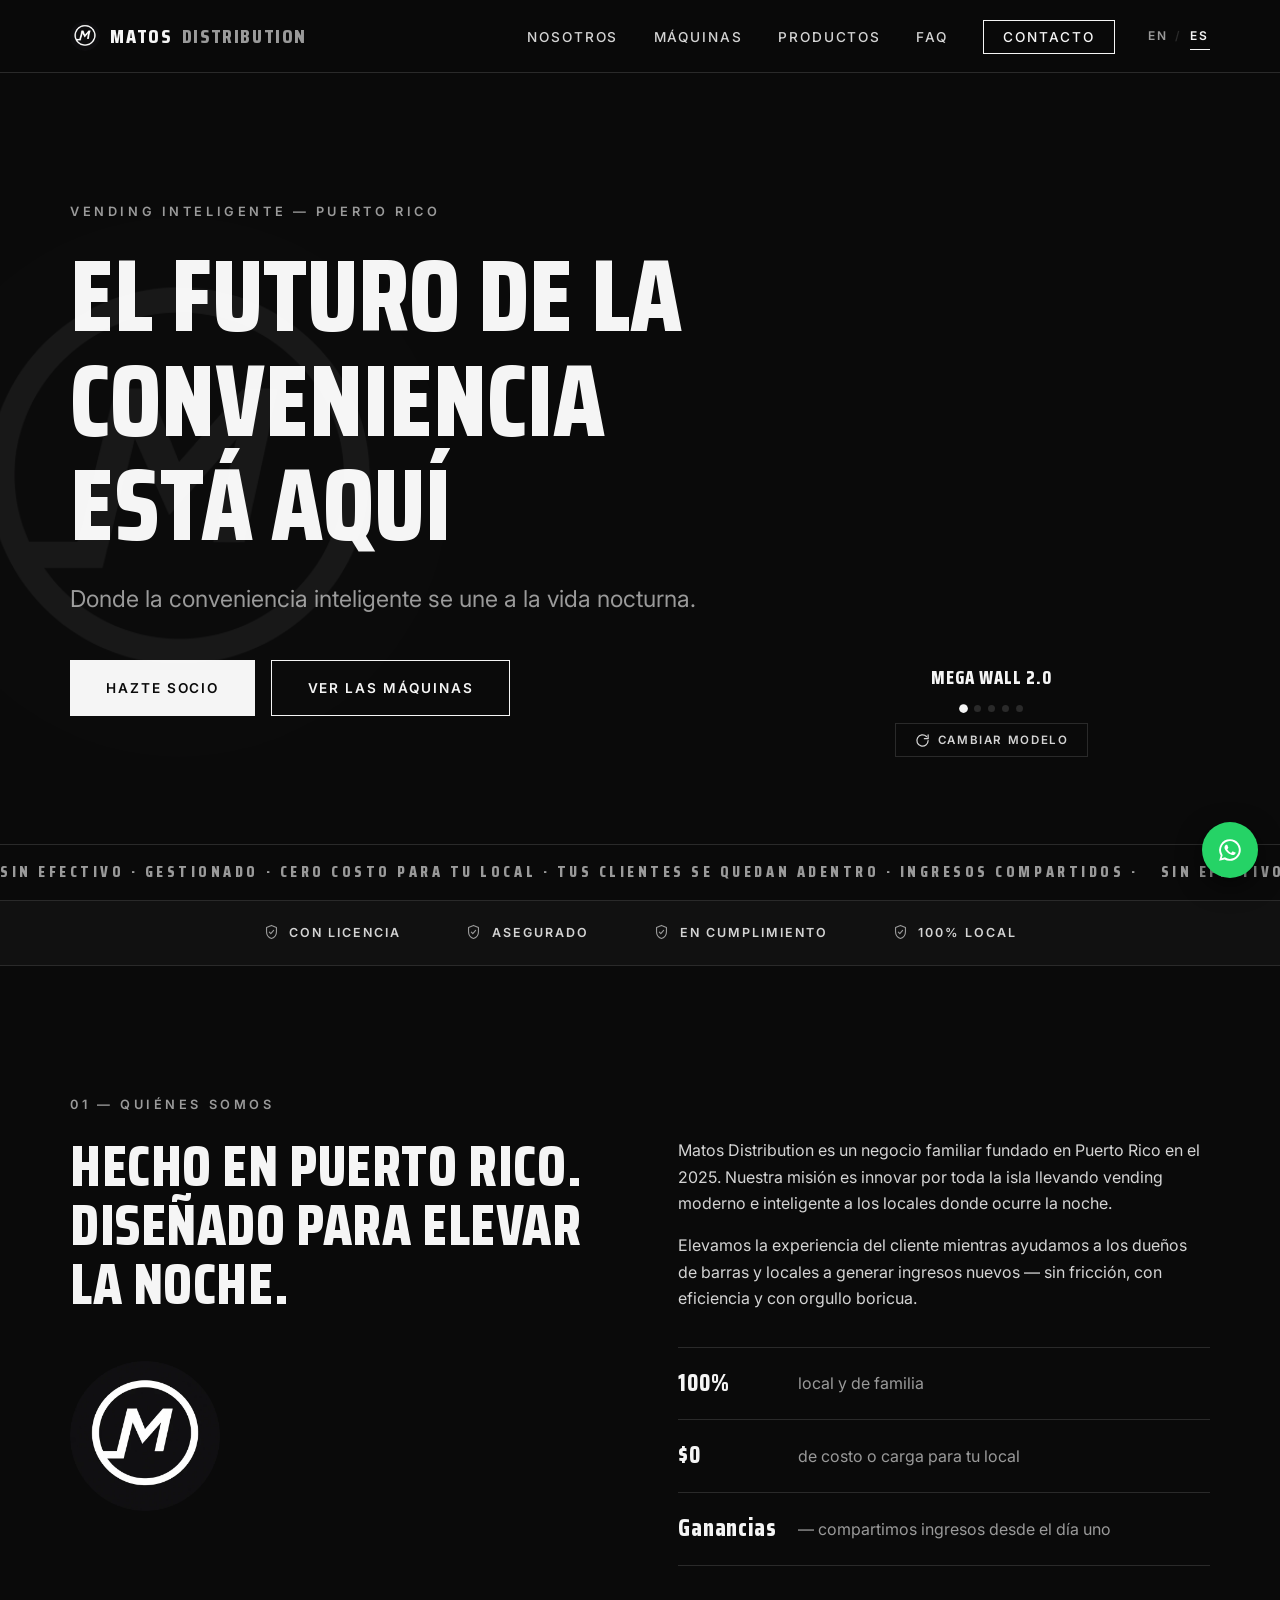
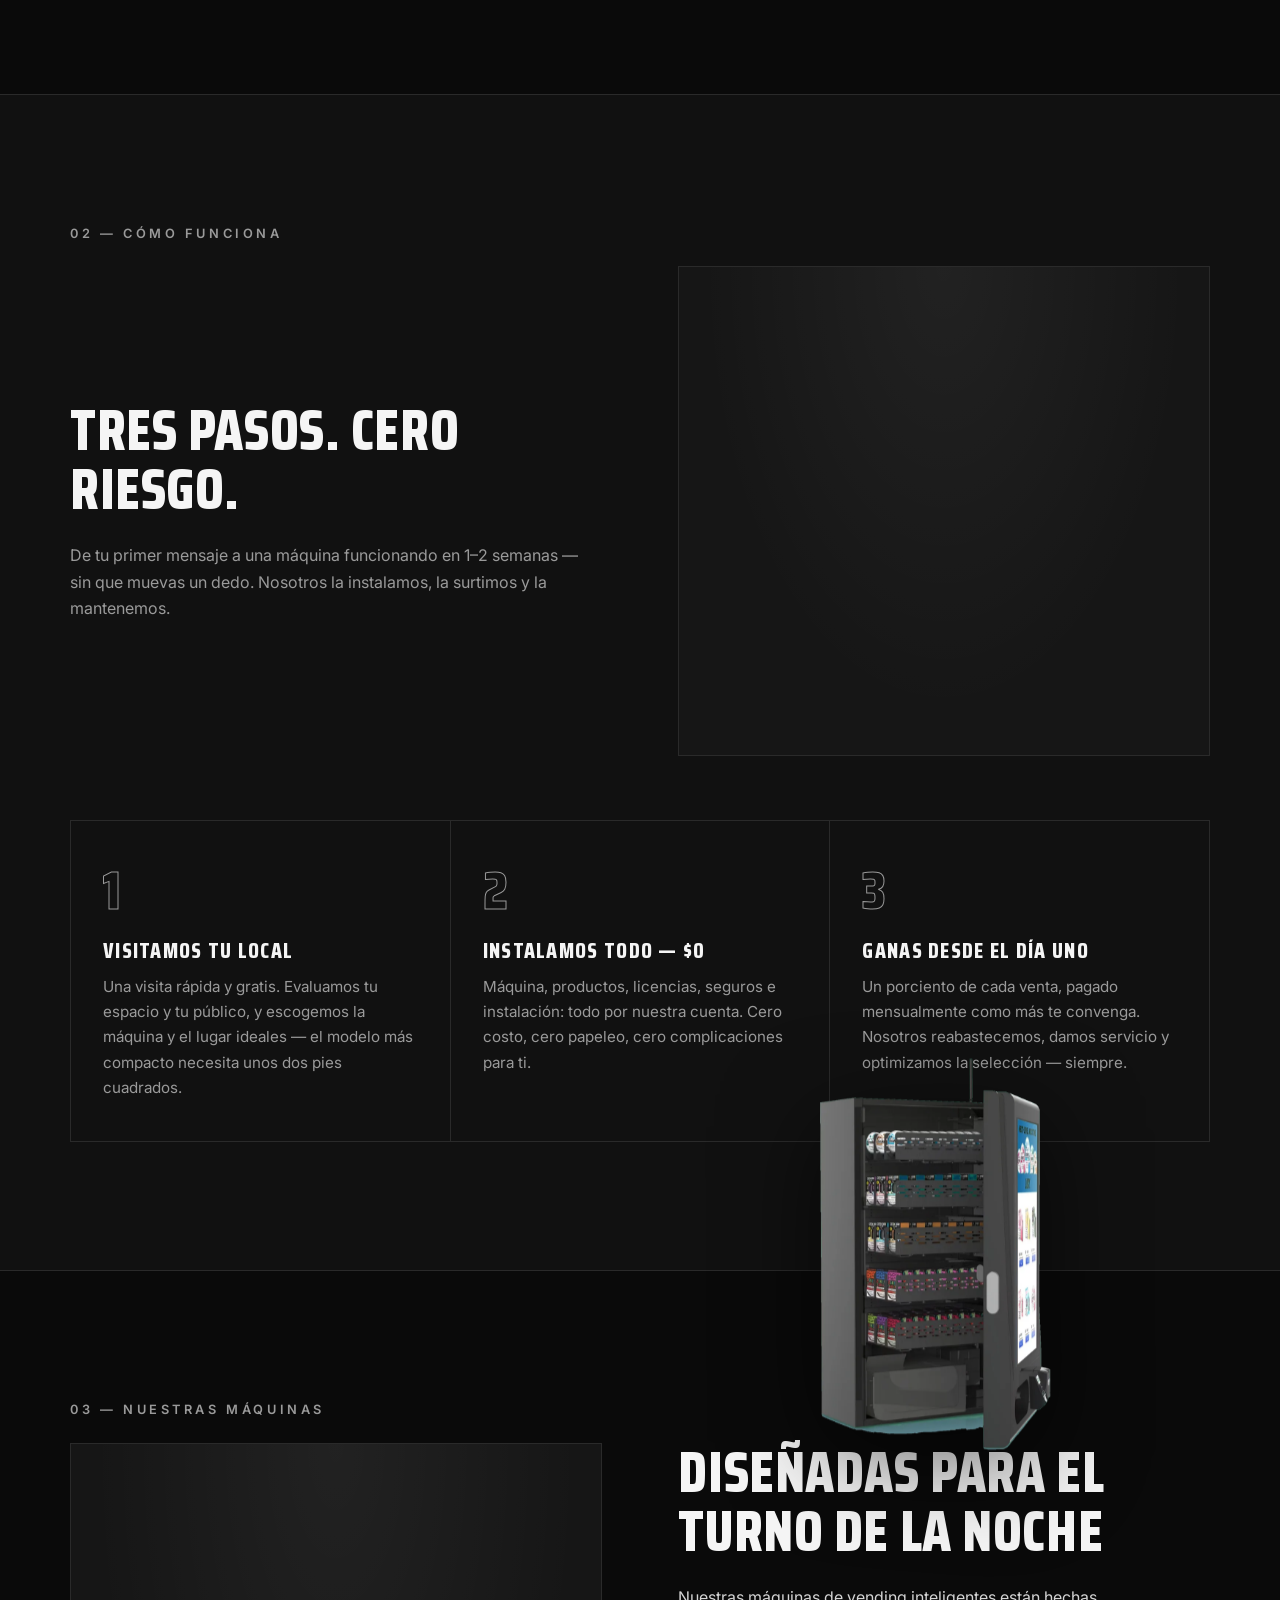
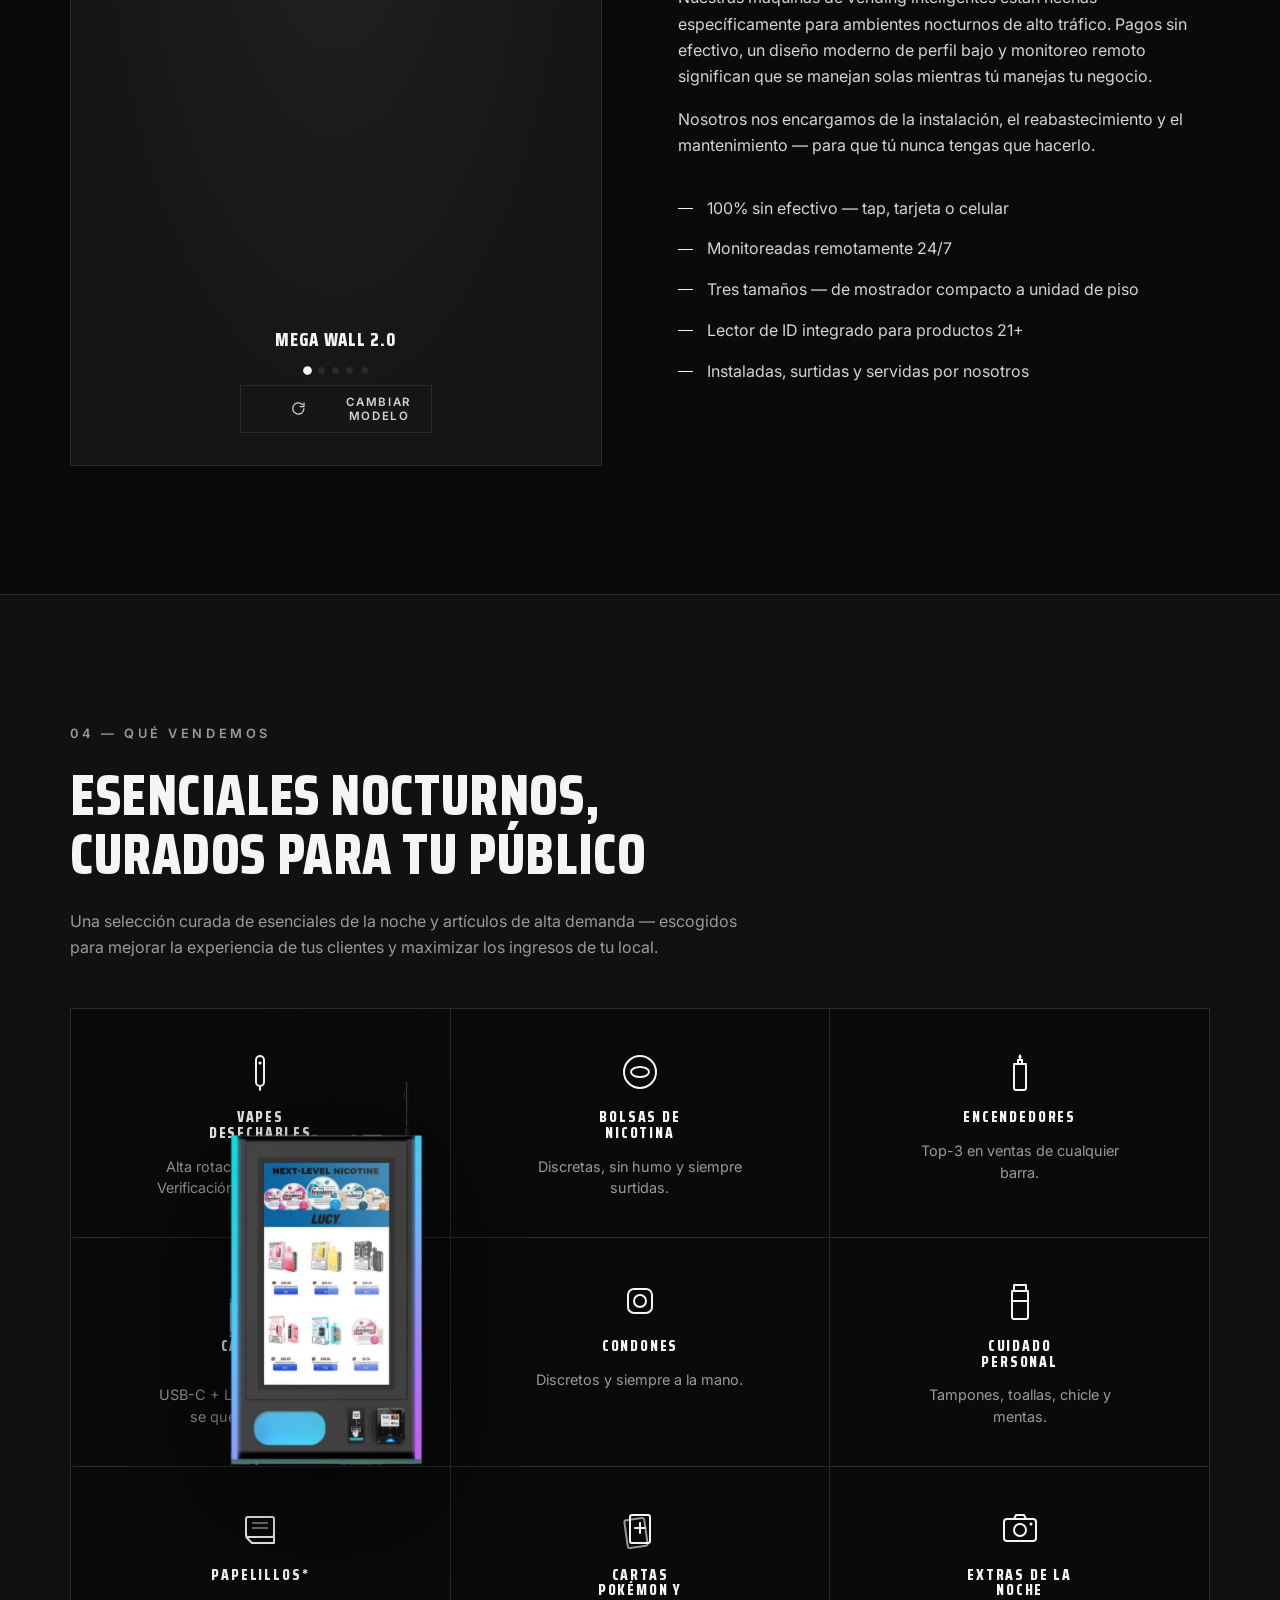
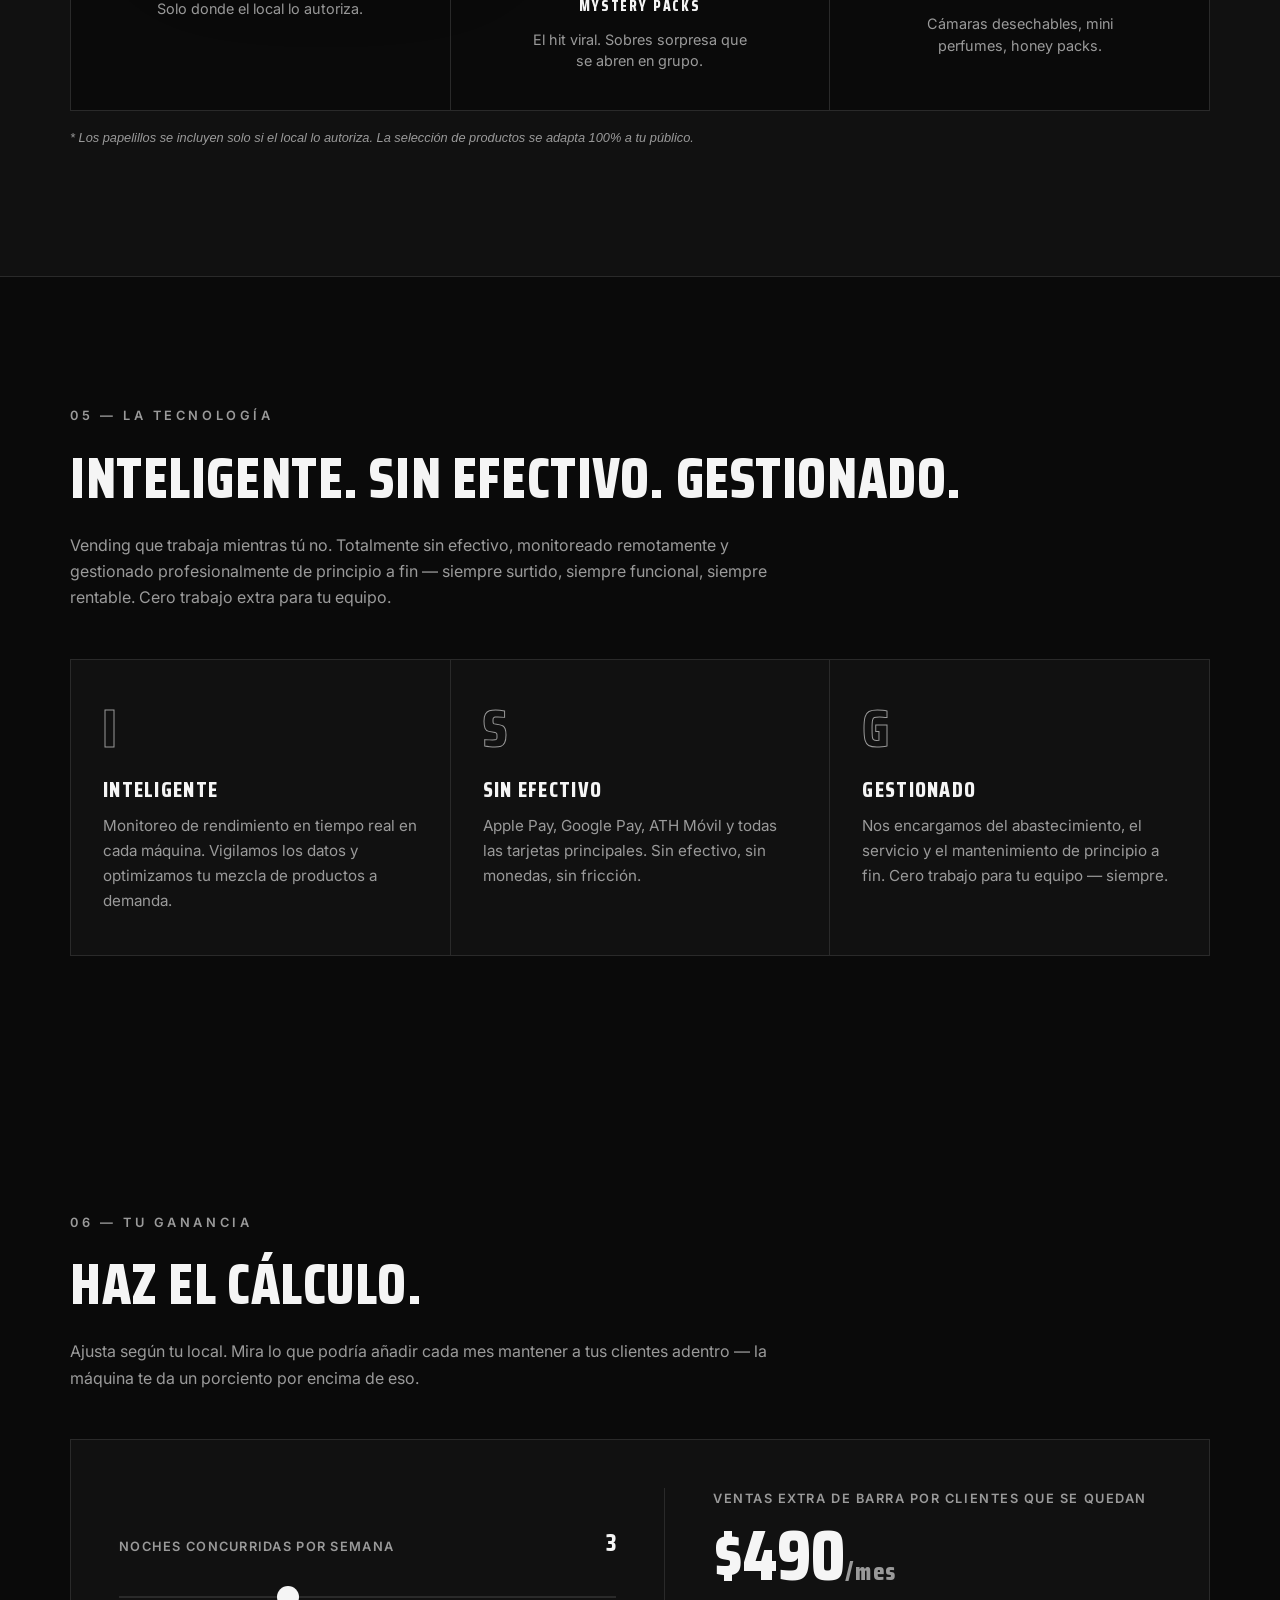
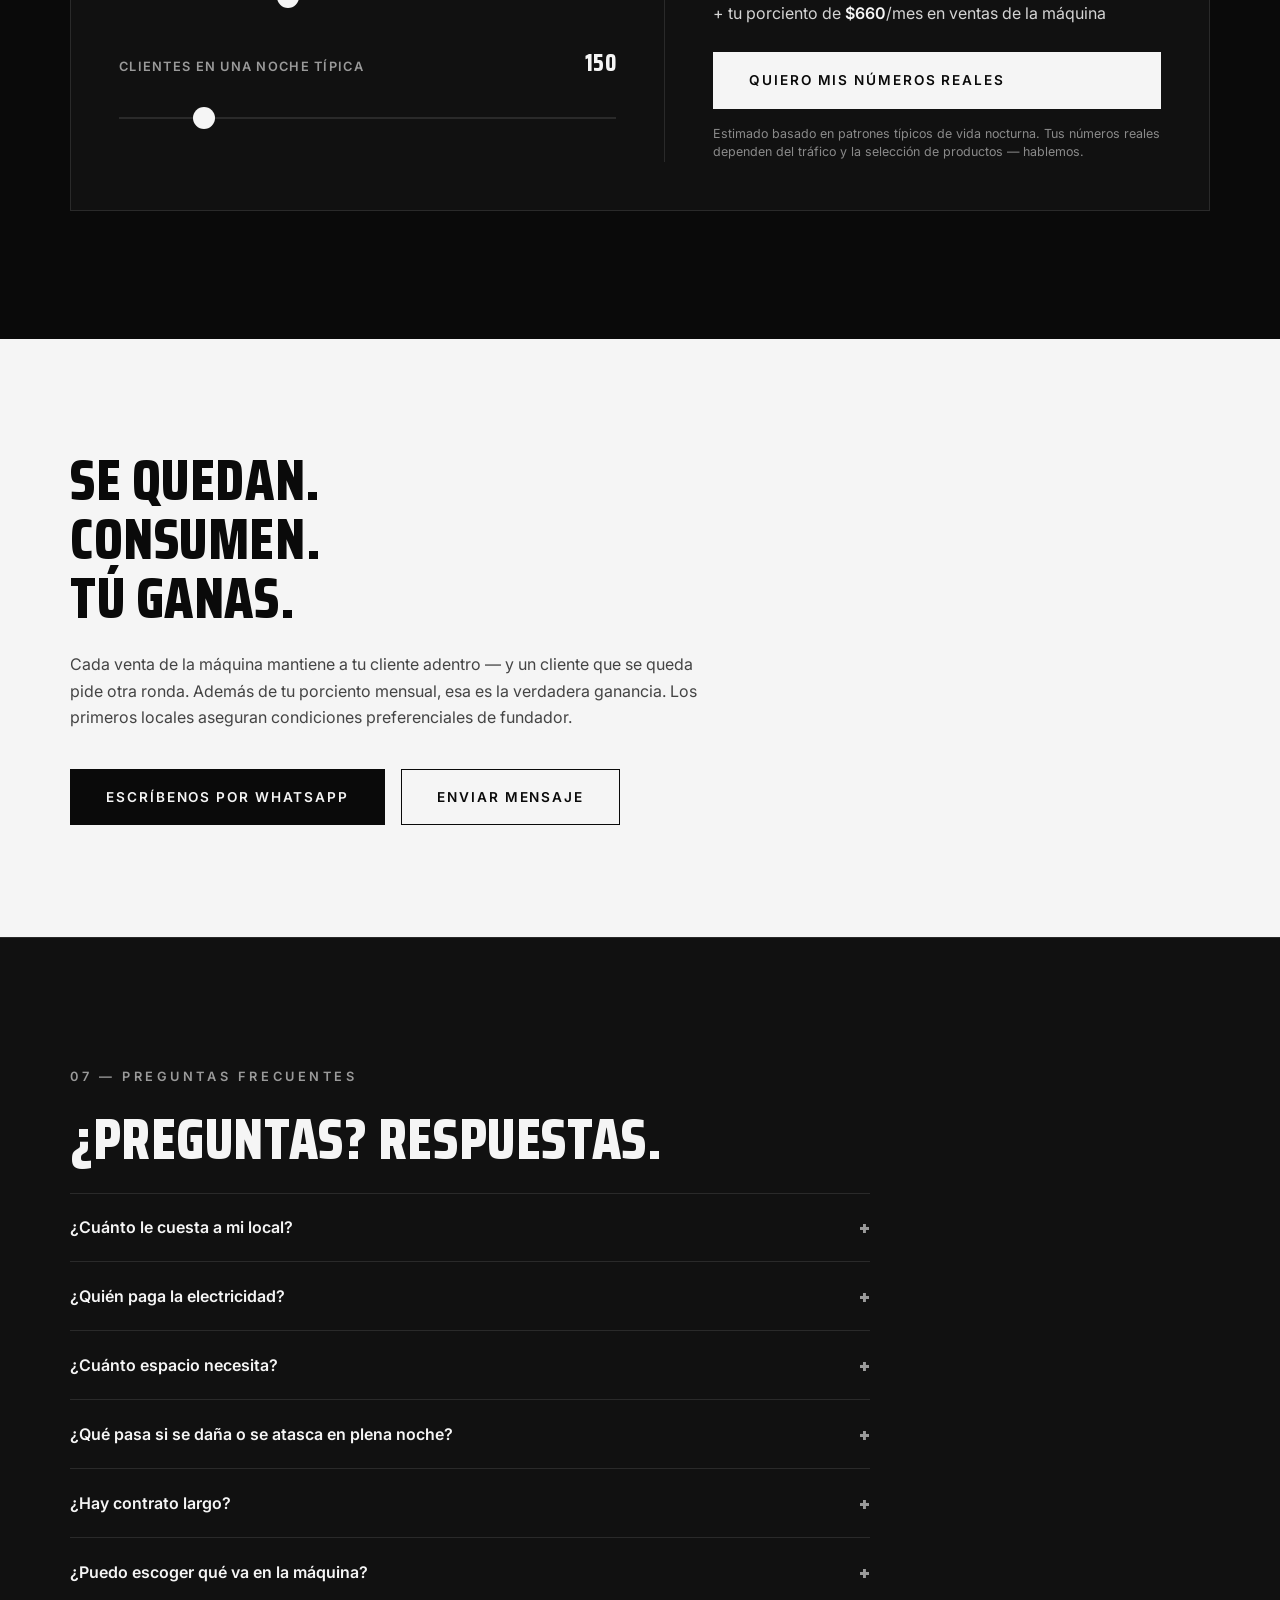
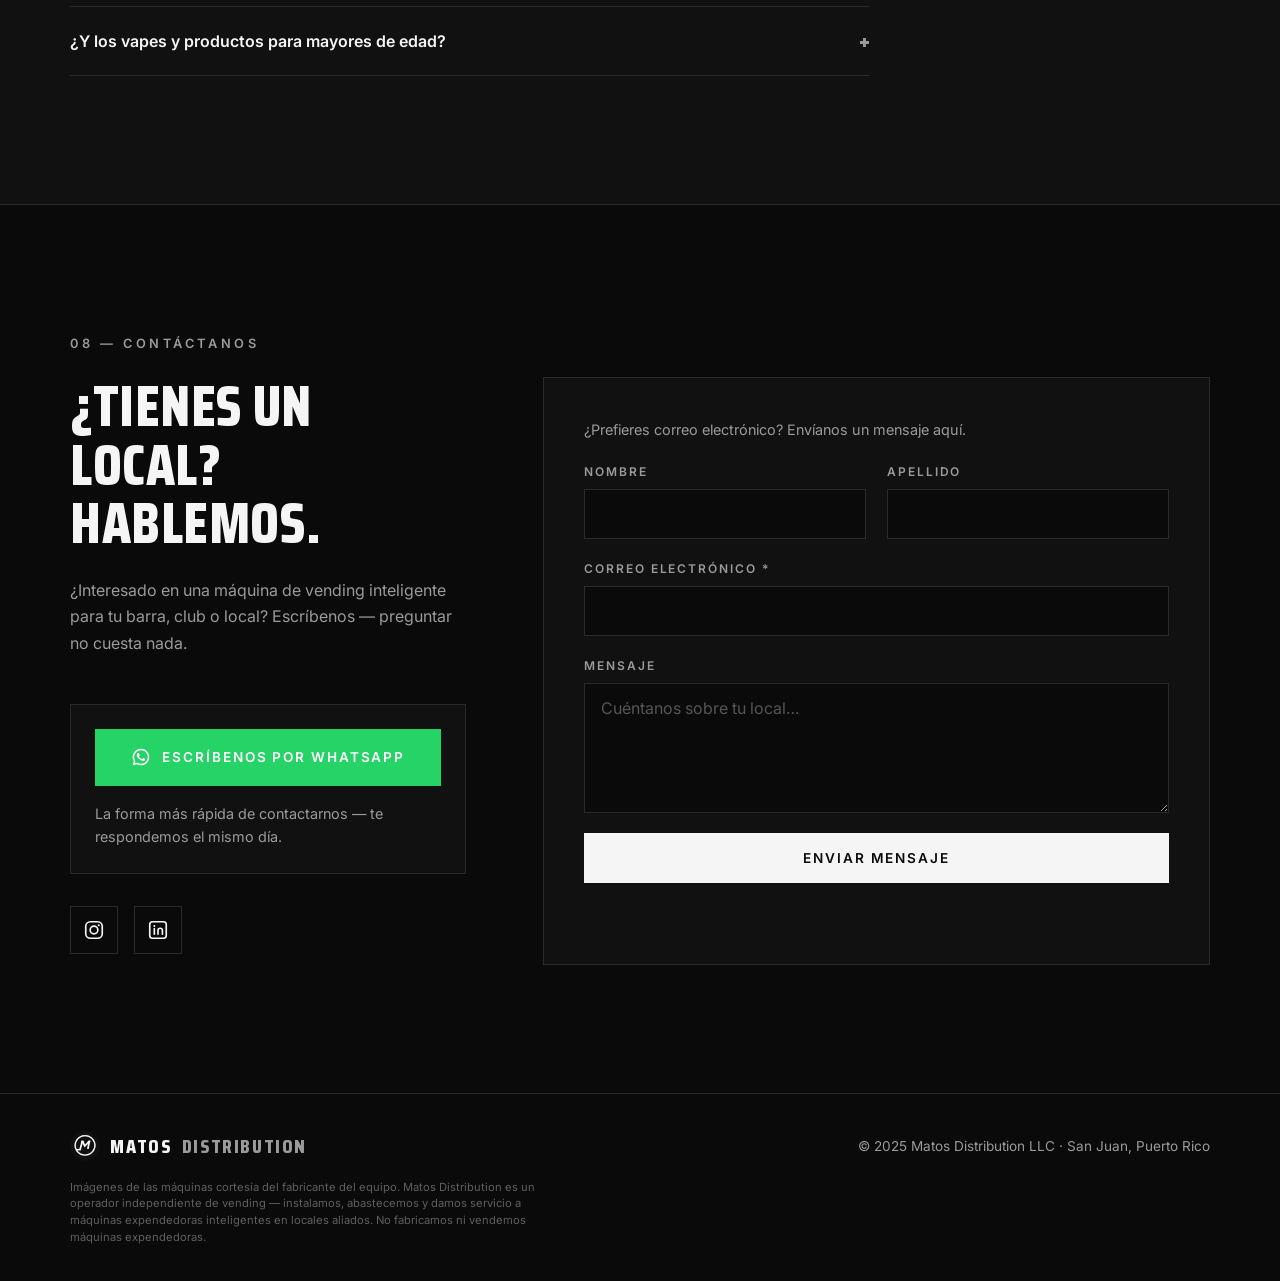
==== commit d23570ae: "Products: 9 tiles with one-line descriptions (EN + ES), matching the venue flyer Co-Authored-By: Cla" ====
--- a/es/index.html
+++ b/es/index.html
@@ -40,7 +40,7 @@
   <link rel="preconnect" href="https://fonts.gstatic.com" crossorigin>
   <link href="https://fonts.googleapis.com/css2?family=Inter:wght@400;500;600&display=swap" rel="stylesheet">
 
-  <link rel="stylesheet" href="/styles.css">
+  <link rel="stylesheet" href="/styles.css?v=20260921">
 
   <!-- Structured data -->
   <script type="application/ld+json">
@@ -272,30 +272,52 @@
         <p class="section-lead reveal">Una selección curada de esenciales de la noche y artículos de alta demanda — escogidos para mejorar la experiencia de tus clientes y maximizar los ingresos de tu local.</p>
         <ul class="product-grid">
           <li class="product-card reveal">
+            <svg viewBox="0 0 48 48" aria-hidden="true"><rect x="20" y="8" width="8" height="30" rx="4" fill="none" stroke="currentColor" stroke-width="2"/><line x1="24" y1="38" x2="24" y2="42" stroke="currentColor" stroke-width="2" stroke-linecap="round"/><circle cx="24" cy="15" r="1.6" fill="currentColor"/></svg>
+            <h3>Vapes Desechables</h3>
+            <p>Alta rotación, alta demanda. Verificación 21+ en la máquina.</p>
+          </li>
+          <li class="product-card reveal">
+            <svg viewBox="0 0 48 48" aria-hidden="true"><circle cx="24" cy="24" r="16" fill="none" stroke="currentColor" stroke-width="2"/><ellipse cx="24" cy="24" rx="9" ry="5" fill="none" stroke="currentColor" stroke-width="2"/></svg>
+            <h3>Bolsas de Nicotina</h3>
+            <p>Discretas, sin humo y siempre surtidas.</p>
+          </li>
+          <li class="product-card reveal">
+            <svg viewBox="0 0 48 48" aria-hidden="true"><path d="M18 16h12v24a2 2 0 0 1-2 2H20a2 2 0 0 1-2-2V16z" fill="none" stroke="currentColor" stroke-width="2" stroke-linejoin="round"/><path d="M22 16v-4h4v4" fill="none" stroke="currentColor" stroke-width="2"/><path d="M24 6c1.5 2 2.5 3 0 6-2.5-3-1.5-4 0-6z" fill="currentColor"/></svg>
+            <h3>Encendedores</h3>
+            <p>Top-3 en ventas de cualquier barra.</p>
+          </li>
+          <li class="product-card reveal">
+            <svg viewBox="0 0 48 48" aria-hidden="true"><path d="M10 38l8-8" stroke="currentColor" stroke-width="2" stroke-linecap="round"/><rect x="16" y="20" width="14" height="10" rx="2" transform="rotate(-45 23 25)" fill="none" stroke="currentColor" stroke-width="2"/><path d="M30 18l4-4M34 22l4-4" stroke="currentColor" stroke-width="2" stroke-linecap="round"/></svg>
+            <h3>Cables de Carga</h3>
+            <p>USB-C + Lightning. Que nadie se quede sin batería.</p>
+          </li>
+          <li class="product-card reveal">
+            <svg viewBox="0 0 48 48" aria-hidden="true"><rect x="12" y="12" width="24" height="24" rx="6" fill="none" stroke="currentColor" stroke-width="2"/><circle cx="24" cy="24" r="6" fill="none" stroke="currentColor" stroke-width="2"/></svg>
+            <h3>Condones</h3>
+            <p>Discretos y siempre a la mano.</p>
+          </li>
+          <li class="product-card reveal">
             <svg viewBox="0 0 48 48" aria-hidden="true"><path d="M18 8h12v6H18zM16 14h16v26a2 2 0 0 1-2 2H18a2 2 0 0 1-2-2V14z" fill="none" stroke="currentColor" stroke-width="2" stroke-linejoin="round"/><line x1="16" y1="24" x2="32" y2="24" stroke="currentColor" stroke-width="2"/></svg>
             <h3>Cuidado Personal</h3>
-          </li>
-          <li class="product-card reveal">
-            <svg viewBox="0 0 48 48" aria-hidden="true"><path d="M18 16h12v24a2 2 0 0 1-2 2H20a2 2 0 0 1-2-2V16z" fill="none" stroke="currentColor" stroke-width="2" stroke-linejoin="round"/><path d="M22 16v-4h4v4" fill="none" stroke="currentColor" stroke-width="2"/><path d="M24 6c1.5 2 2.5 3 0 6-2.5-3-1.5-4 0-6z" fill="currentColor"/></svg>
-            <h3>Encendedores</h3>
-          </li>
-          <li class="product-card reveal">
-            <svg viewBox="0 0 48 48" aria-hidden="true"><circle cx="24" cy="24" r="16" fill="none" stroke="currentColor" stroke-width="2"/><ellipse cx="24" cy="24" rx="9" ry="5" fill="none" stroke="currentColor" stroke-width="2"/></svg>
-            <h3>Bolsas de Nicotina</h3>
+            <p>Tampones, toallas, chicle y mentas.</p>
           </li>
           <li class="product-card reveal">
             <svg viewBox="0 0 48 48" aria-hidden="true"><rect x="10" y="12" width="28" height="20" rx="2" fill="none" stroke="currentColor" stroke-width="2"/><path d="M10 32l6 6h22V18" fill="none" stroke="currentColor" stroke-width="2" stroke-linejoin="round"/><line x1="16" y1="18" x2="32" y2="18" stroke="currentColor" stroke-width="1.5" opacity="0.6"/><line x1="16" y1="23" x2="32" y2="23" stroke="currentColor" stroke-width="1.5" opacity="0.6"/></svg>
-            <h3>Papelillos</h3>
-          </li>
-          <li class="product-card reveal">
-            <svg viewBox="0 0 48 48" aria-hidden="true"><rect x="20" y="8" width="8" height="30" rx="4" fill="none" stroke="currentColor" stroke-width="2"/><line x1="24" y1="38" x2="24" y2="42" stroke="currentColor" stroke-width="2" stroke-linecap="round"/><circle cx="24" cy="15" r="1.6" fill="currentColor"/></svg>
-            <h3>Vapes Desechables</h3>
+            <h3>Papelillos*</h3>
+            <p>Solo donde el local lo autoriza.</p>
+          </li>
+          <li class="product-card reveal">
+            <svg viewBox="0 0 48 48" aria-hidden="true"><rect x="14" y="10" width="20" height="28" rx="2" fill="none" stroke="currentColor" stroke-width="2"/><rect x="10" y="14" width="20" height="28" rx="2" transform="rotate(-8 20 28)" fill="none" stroke="currentColor" stroke-width="2" opacity="0.6"/><path d="M24 18v10M19 23h10" stroke="currentColor" stroke-width="2" stroke-linecap="round"/></svg>
+            <h3>Cartas Pokémon y Mystery Packs</h3>
+            <p>El hit viral. Sobres sorpresa que se abren en grupo.</p>
           </li>
           <li class="product-card reveal">
             <svg viewBox="0 0 48 48" aria-hidden="true"><rect x="8" y="14" width="32" height="22" rx="3" fill="none" stroke="currentColor" stroke-width="2"/><path d="M18 14l2-4h8l2 4" fill="none" stroke="currentColor" stroke-width="2" stroke-linejoin="round"/><circle cx="24" cy="25" r="6" fill="none" stroke="currentColor" stroke-width="2"/><circle cx="35" cy="19" r="1.5" fill="currentColor"/></svg>
             <h3>Extras de la Noche</h3>
+            <p>Cámaras desechables, mini perfumes, honey packs.</p>
           </li>
         </ul>
+        <p class="product-note reveal">* Los papelillos se incluyen solo si el local lo autoriza. La selección de productos se adapta 100% a tu público.</p>
       </div>
     </section>
 
--- a/styles.css
+++ b/styles.css
@@ -158,7 +158,7 @@
 .nav-links a:hover { color: var(--white); }
 
 /* Sliding underline on desktop nav links */
-@media (min-width: 621px) {
+@media (min-width: 901px) {
   .nav-links a:not(.nav-cta) { position: relative; }
   .nav-links a:not(.nav-cta)::after {
     content: "";
@@ -579,6 +579,10 @@
 }
 .product-card:hover svg { transform: translateY(-4px); }
 .product-card h3 { font-size: 0.95rem; letter-spacing: 0.12em; }
+.product-card { gap: 0.9rem; }
+.product-card h3 { max-width: 16ch; }
+.product-card p { font-size: 0.9rem; line-height: 1.5; color: var(--gray); max-width: 24ch; margin: 0; }
+.product-note { margin-top: 1rem; font-size: 0.8rem; color: var(--gray); font-style: italic; }
 
 /* ---------- Features ---------- */
 
@@ -941,23 +945,11 @@
   .product-grid, .feature-grid { grid-template-columns: 1fr 1fr; }
 }
 
-@media (max-width: 620px) {
+/* Header collapses to the hamburger drawer below 900px: between 621 and
+   ~900px the inline links overflowed and overlapped the wordmark. */
+@media (max-width: 900px) {
   .nav-toggle { display: flex; }
   .nav-right { gap: 0.6rem; }
-  .trust-strip ul { flex-direction: column; align-items: center; gap: 0.85rem; }
-
-  /* Keep the hero CTAs side by side on phones */
-  .hero-actions { flex-wrap: nowrap; gap: 0.7rem; }
-  .hero-actions .btn {
-    flex: 1 1 0;
-    min-width: 0;
-    padding: 0.85rem 0.5rem;
-    text-align: center;
-    font-size: 0.72rem;
-    letter-spacing: 0.05em;
-    line-height: 1.25;
-  }
-
   .nav-links {
     position: absolute;
     top: var(--nav-h);
@@ -977,6 +969,37 @@
     padding: 1.1rem 1.5rem;
   }
   .nav-links a.nav-cta { border: none; }
+}
+
+/* Phones: keep the mark + MATOS, hide the long wordmark visually (still
+   read by assistive tech) so it never collides with the EN/ES switch. */
+@media (max-width: 480px) {
+  .nav-logo { font-size: 1.15rem; }
+  .nav-logo span {
+    position: absolute;
+    width: 1px; height: 1px;
+    overflow: hidden;
+    clip: rect(0 0 0 0);
+    clip-path: inset(50%);
+    white-space: nowrap;
+  }
+}
+
+@media (max-width: 620px) {
+  .trust-strip ul { flex-direction: column; align-items: center; gap: 0.85rem; }
+
+  /* Keep the hero CTAs side by side on phones */
+  .hero-actions { flex-wrap: nowrap; gap: 0.7rem; }
+  .hero-actions .btn {
+    flex: 1 1 0;
+    min-width: 0;
+    padding: 0.85rem 0.5rem;
+    text-align: center;
+    font-size: 0.72rem;
+    letter-spacing: 0.05em;
+    line-height: 1.25;
+  }
+
 
   .form-row { grid-template-columns: 1fr; }
   .feature-grid { grid-template-columns: 1fr; }
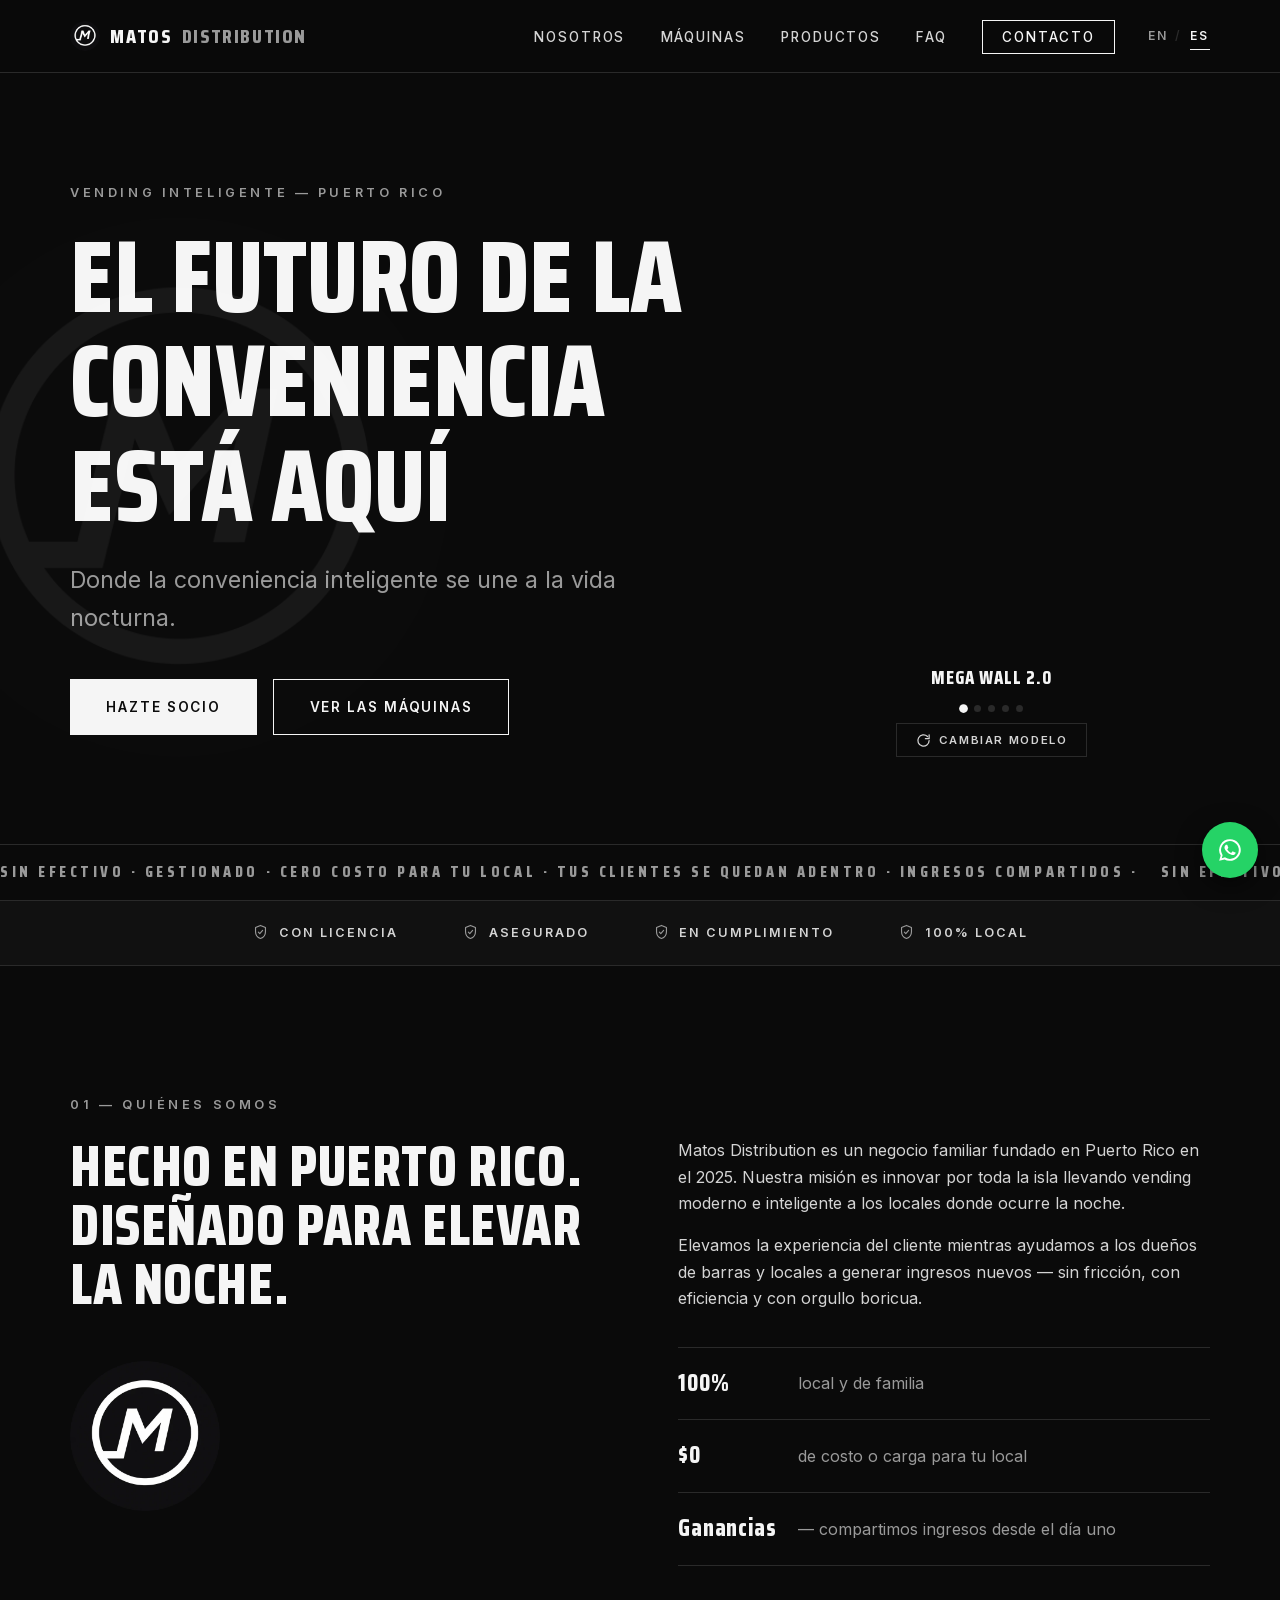
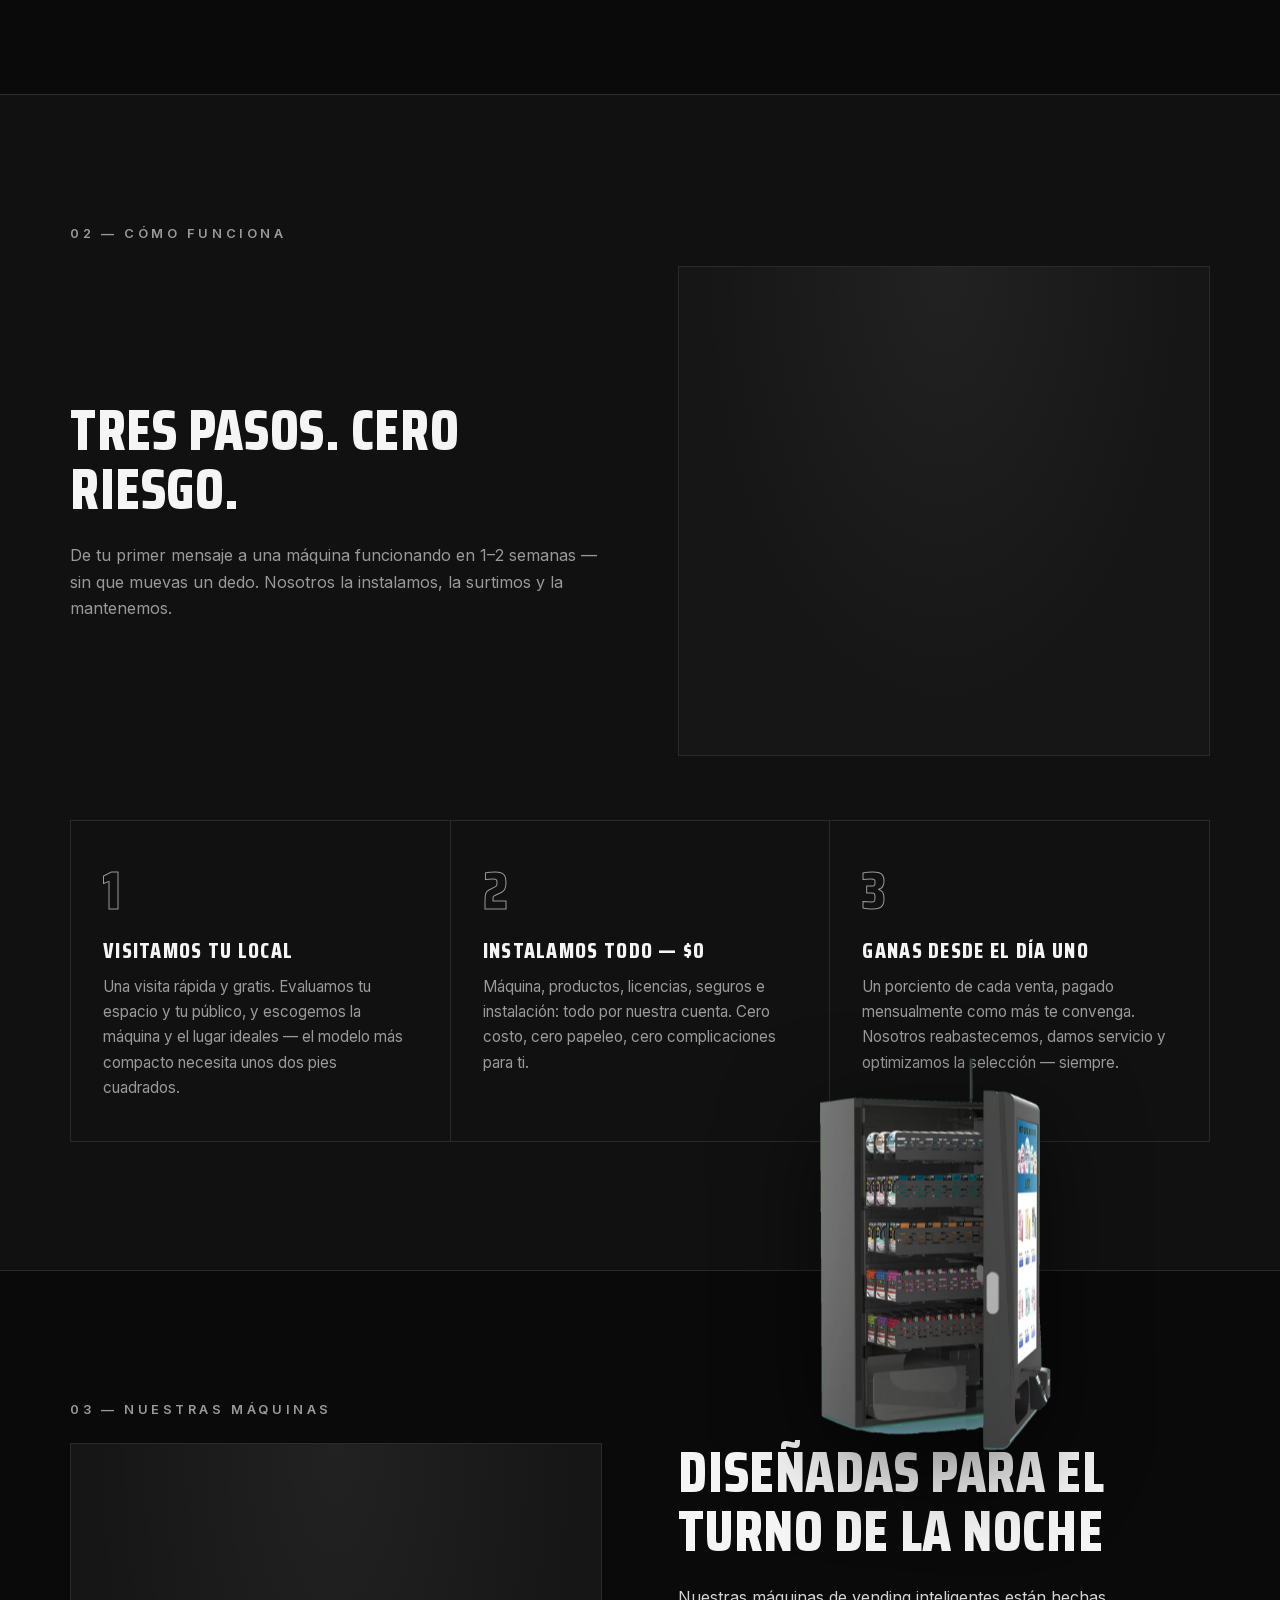
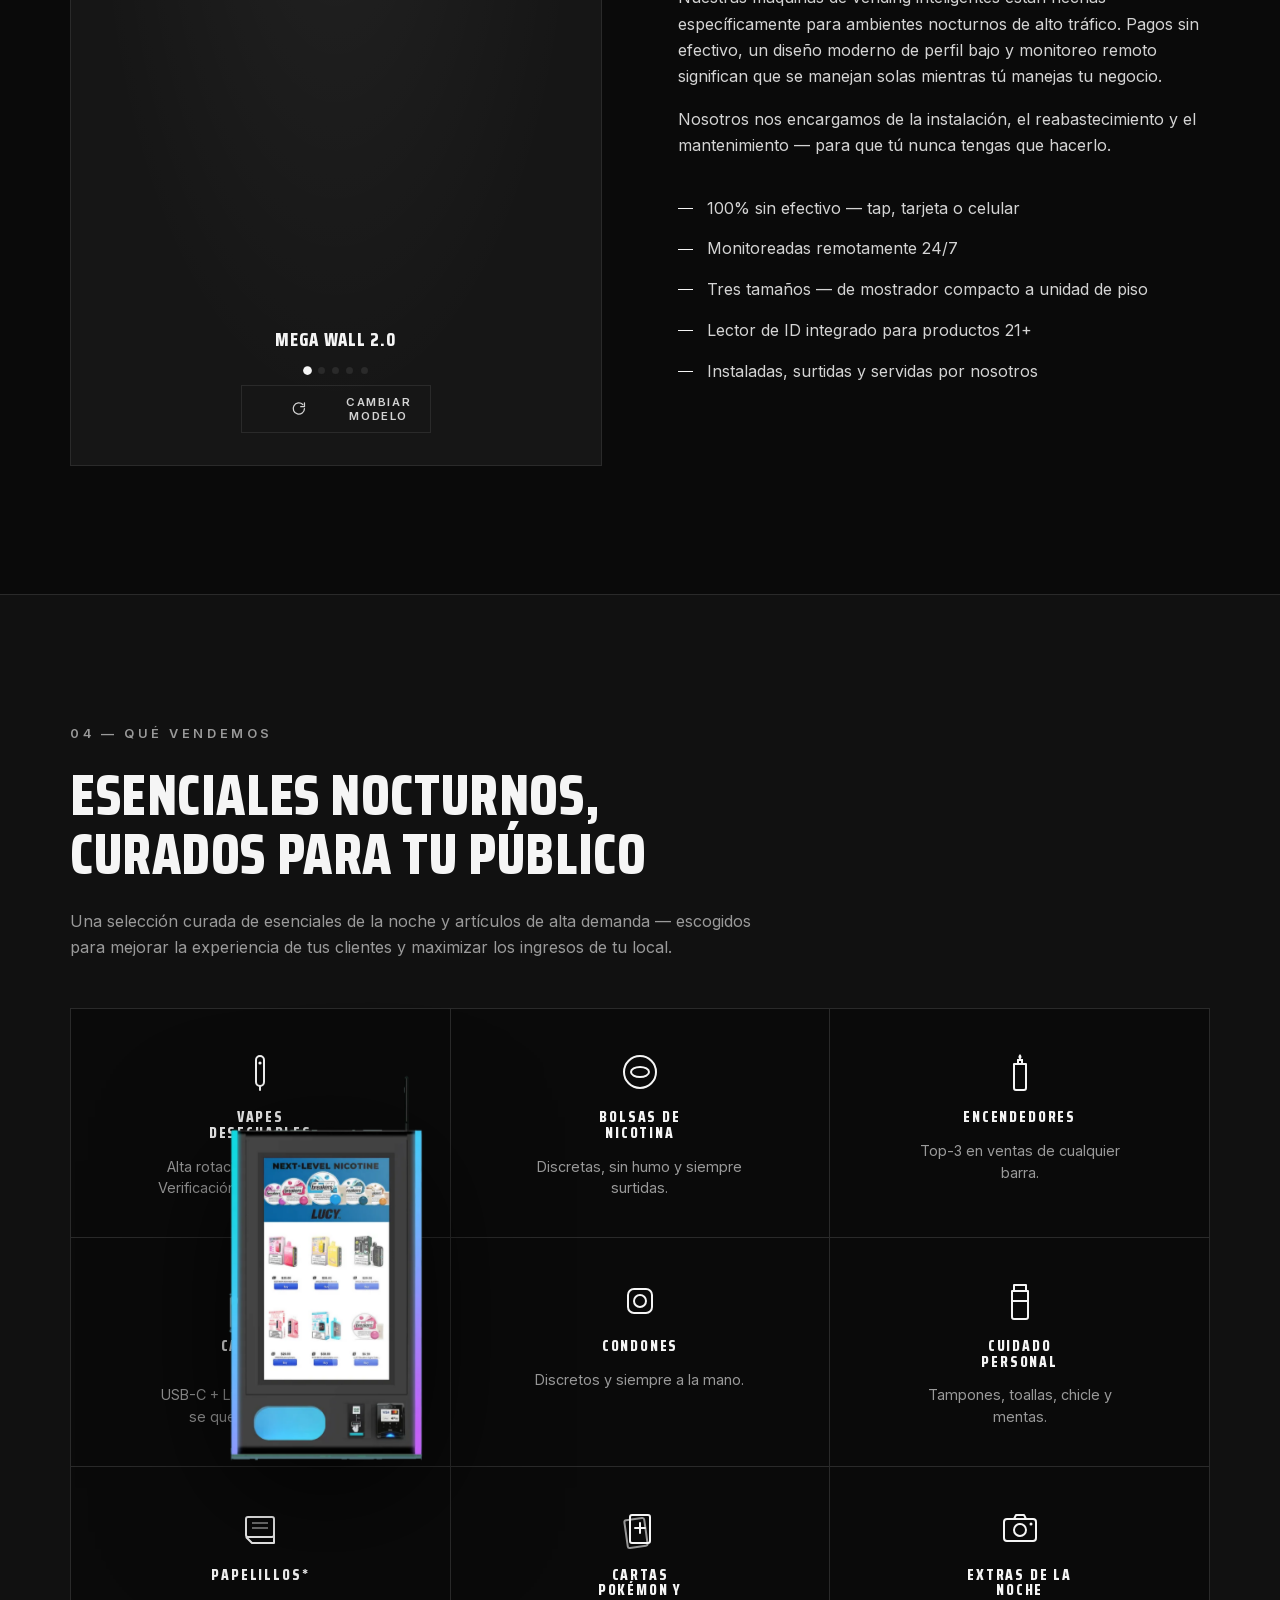
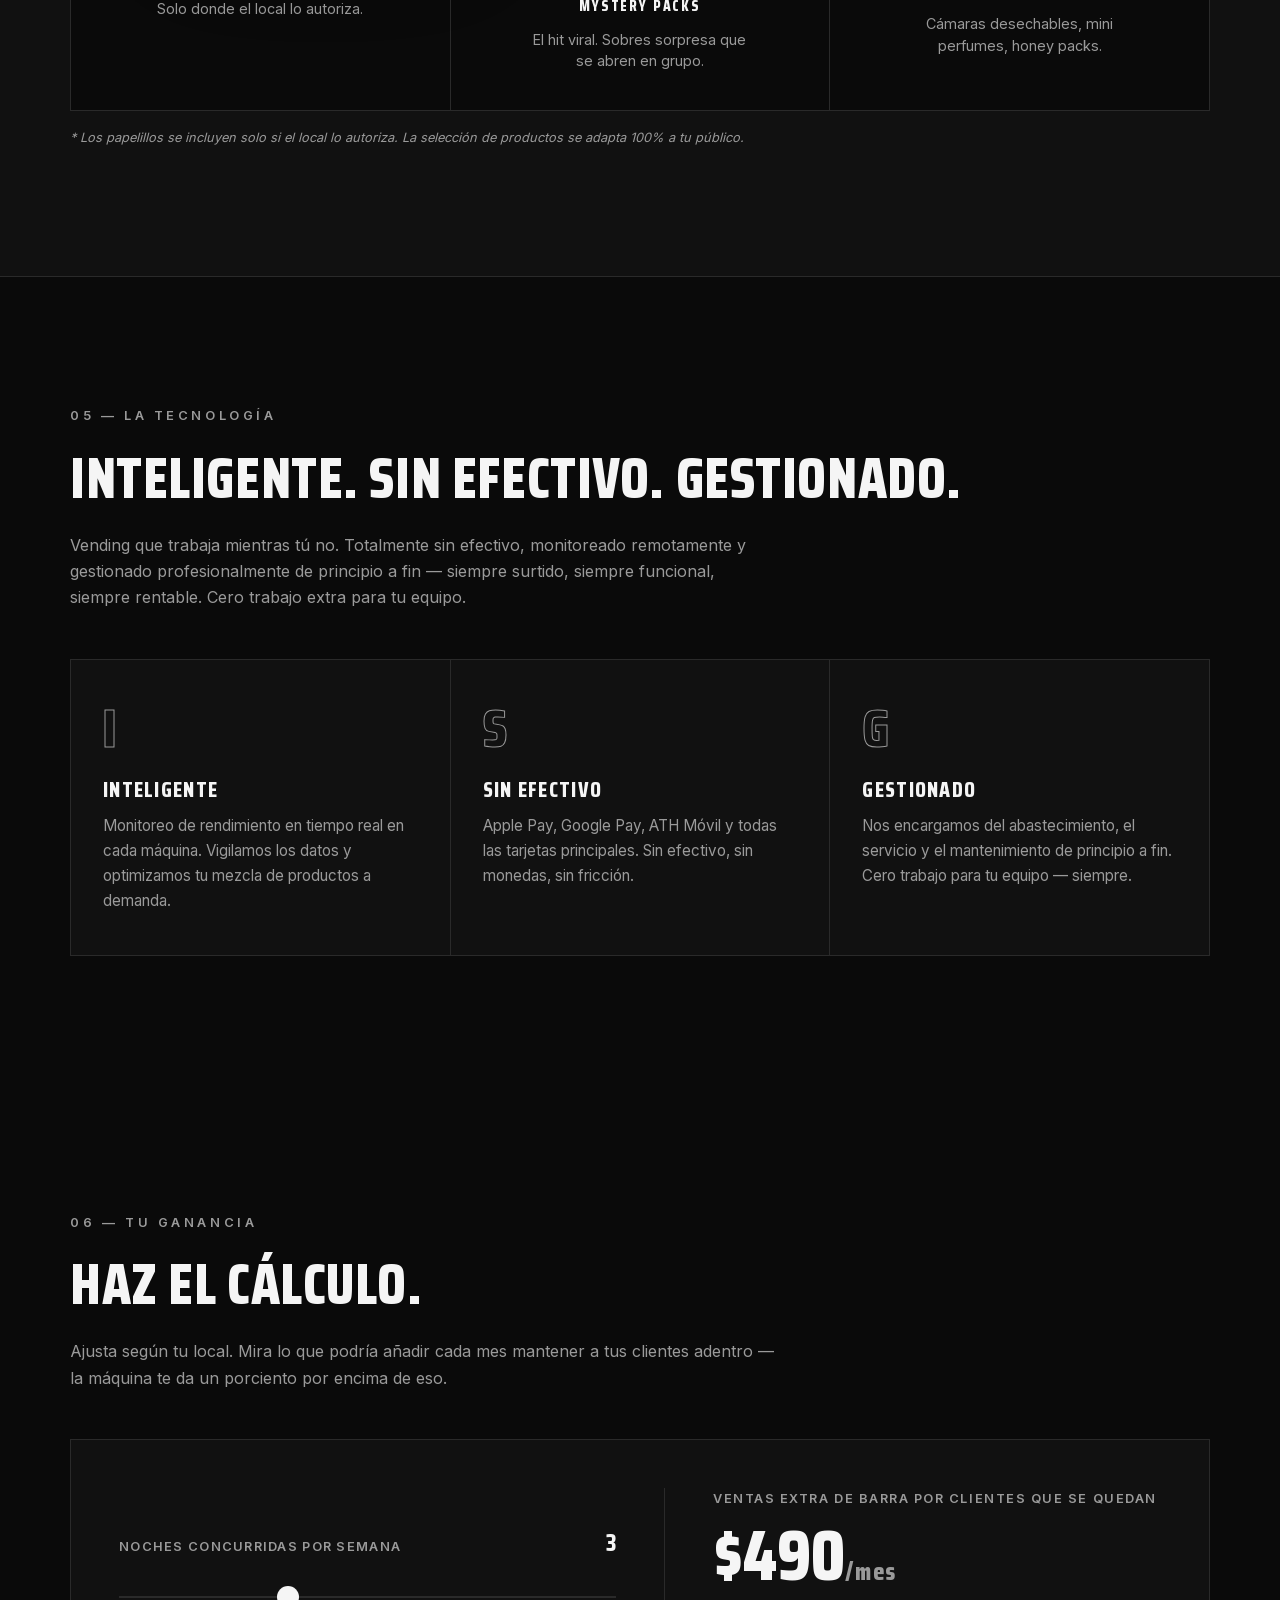
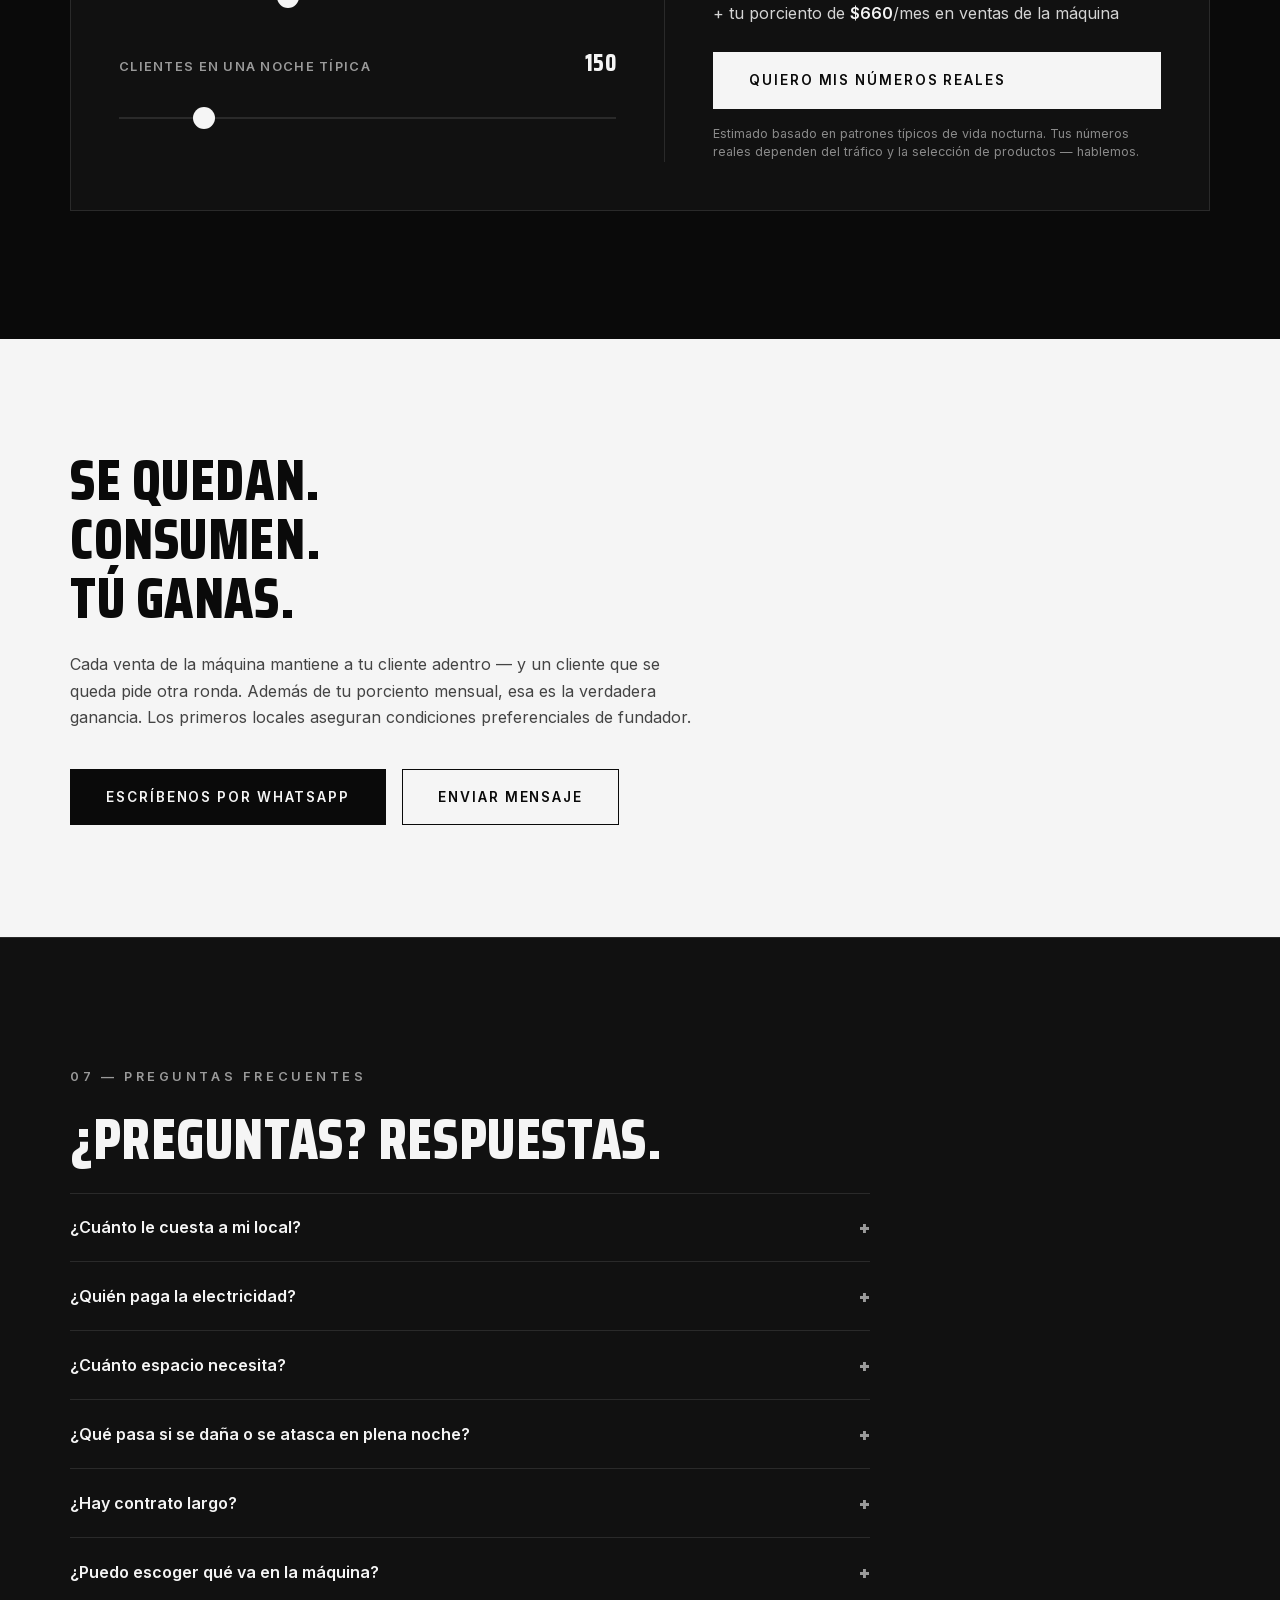
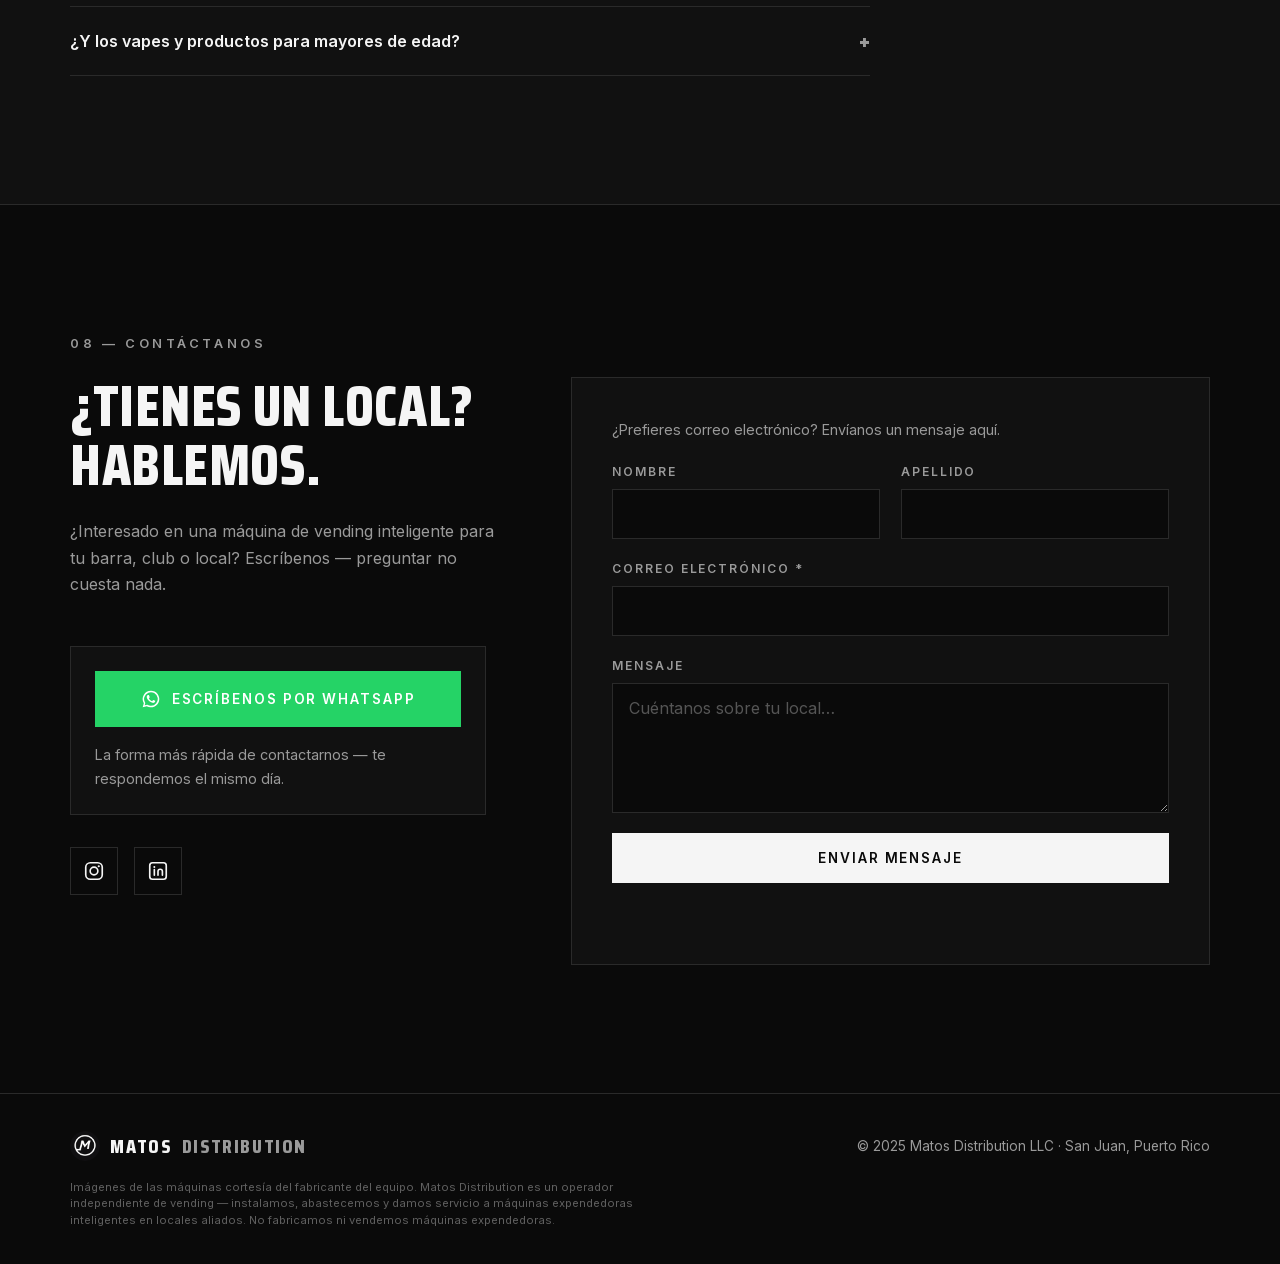
==== commit 7a995dda: "Perf + machines: self-host Inter, prioritize hero image, idle-preload models, immutable asset cachin" ====
--- a/es/index.html
+++ b/es/index.html
@@ -33,14 +33,12 @@
   <link rel="icon" type="image/png" href="/favicon.png?v=2">
   <link rel="apple-touch-icon" href="/apple-touch-icon.png?v=2">
 
-  <!-- Fonts: Anton self-hosted (preloaded — it renders the headline), Inter from Google -->
+  <!-- Fonts: Anton self-hosted (preloaded — it renders the headline), Inter self-hosted -->
   <link rel="preload" href="/assets/fonts/saira-condensed-800-latin.woff2" as="font" type="font/woff2" crossorigin>
-  <link rel="preload" href="/assets/machine-front.webp" as="image">
-  <link rel="preconnect" href="https://fonts.googleapis.com">
-  <link rel="preconnect" href="https://fonts.gstatic.com" crossorigin>
-  <link href="https://fonts.googleapis.com/css2?family=Inter:wght@400;500;600&display=swap" rel="stylesheet">
-
-  <link rel="stylesheet" href="/styles.css?v=20260921">
+  <link rel="preload" href="/assets/machine-front.webp" as="image" fetchpriority="high">
+  <link rel="preload" href="/assets/fonts/inter-latin.woff2" as="font" type="font/woff2" crossorigin>
+
+  <link rel="stylesheet" href="/styles.css?v=20261104">
 
   <!-- Structured data -->
   <script type="application/ld+json">
@@ -140,7 +138,7 @@
         <div class="hero-visual reveal">
           <div class="machine-switcher">
             <button type="button" class="machine-stage machine-stage--hero" data-machine-advance aria-label="Ver otro modelo de máquina">
-              <img class="machine-img" data-machine-img data-parallax="30" src="/assets/machine-front.webp" alt="Máquina de vending inteligente Mega Wall con pantalla táctil encendida" width="1040" height="1040">
+              <img class="machine-img" data-machine-img data-parallax="30" src="/assets/machine-front.webp" fetchpriority="high" decoding="async" alt="Máquina de vending inteligente Mega Wall con pantalla táctil encendida" width="1040" height="1040">
             </button>
             <div class="machine-switch-ui">
               <span class="machine-name" data-machine-name>Mega Wall 2.0</span>
@@ -203,7 +201,7 @@
             <p class="section-lead reveal">De tu primer mensaje a una máquina funcionando en 1–2 semanas — sin que muevas un dedo. Nosotros la instalamos, la surtimos y la mantenemos.</p>
           </div>
           <div class="machine-visual reveal">
-            <img class="machine-photo" data-parallax="14" src="/assets/machine-interior.webp" alt="Una máquina de vending de Matos Distribution abierta y surtida de esenciales para la vida nocturna" width="1200" height="1200" loading="lazy">
+            <img class="machine-photo" data-parallax="14" src="/assets/machine-interior.webp" alt="Una máquina de vending de Matos Distribution abierta y surtida de esenciales para la vida nocturna" width="1200" height="1200" loading="lazy" decoding="async">
           </div>
         </div>
         <div class="feature-grid steps-grid">
@@ -234,7 +232,7 @@
           <div class="machine-visual reveal">
             <div class="machine-switcher">
               <button type="button" class="machine-stage" data-machine-advance aria-label="Ver otro modelo de máquina">
-                <img class="machine-img" data-machine-img data-parallax="14" src="/assets/machine-front.webp" alt="Máquina de vending inteligente Mega Wall — pantalla táctil, lector de tarjetas sin contacto y lector de ID integrado" width="1040" height="1040" loading="lazy">
+                <img class="machine-img" data-machine-img data-parallax="14" src="/assets/machine-front.webp" alt="Máquina de vending inteligente Mega Wall — pantalla táctil, lector de tarjetas sin contacto y lector de ID integrado" width="1040" height="1040" loading="lazy" decoding="async">
               </button>
               <div class="machine-switch-ui">
                 <span class="machine-name" data-machine-name>Mega Wall 2.0</span>
@@ -500,7 +498,7 @@
     <svg viewBox="0 0 24 24" aria-hidden="true" fill="currentColor"><path d="M12 2a10 10 0 0 0-8.6 15.1L2 22l5-1.3A10 10 0 1 0 12 2zm0 18.2c-1.5 0-3-.4-4.3-1.2l-.3-.2-3 .8.8-2.9-.2-.3A8.2 8.2 0 1 1 12 20.2zm4.6-6.1c-.3-.1-1.5-.7-1.7-.8-.2-.1-.4-.1-.6.1-.2.3-.6.8-.8 1-.1.2-.3.2-.5.1-.3-.1-1.1-.4-2-1.2-.8-.7-1.3-1.5-1.4-1.8-.2-.3 0-.4.1-.5l.4-.5c.1-.2.2-.3.3-.5.1-.2 0-.3 0-.5-.1-.1-.6-1.4-.8-1.9-.2-.5-.4-.4-.6-.4h-.5c-.2 0-.5.1-.7.3-.2.3-.9.9-.9 2.1s.9 2.4 1 2.6c.1.2 1.8 2.7 4.3 3.8.6.3 1.1.4 1.4.5.6.2 1.2.2 1.6.1.5-.1 1.5-.6 1.7-1.2.2-.6.2-1.1.1-1.2 0-.1-.2-.2-.4-.3z"/></svg>
   </a>
 
-  <script src="/script.js" defer></script>
+  <script src="/script.js?v=20261104" defer></script>
   <script defer src="/_vercel/insights/script.js"></script>
 </body>
 </html>
--- a/styles.css
+++ b/styles.css
@@ -1,6 +1,13 @@
 /* ============ Matos Distribution — monochrome theme ============ */
 
 /* Self-hosted display font (latin subset covers Spanish accents) */
+@font-face {
+  font-family: "Inter";
+  font-style: normal;
+  font-weight: 400 600;
+  font-display: swap;
+  src: url("/assets/fonts/inter-latin.woff2") format("woff2");
+}
 @font-face {
   font-family: "Anton";
   font-style: normal;
@@ -317,7 +324,10 @@
   will-change: transform;
   transition: opacity 0.18s ease;
 }
+.machine-stage { cursor: pointer; }
 .machine-stage:hover .machine-img { opacity: 0.92; }
+.machine-img { transition: opacity 0.22s ease, transform 0.6s ease; }
+.machine-img.is-swapping { opacity: 0; }
 
 .machine-switch-ui {
   display: flex;
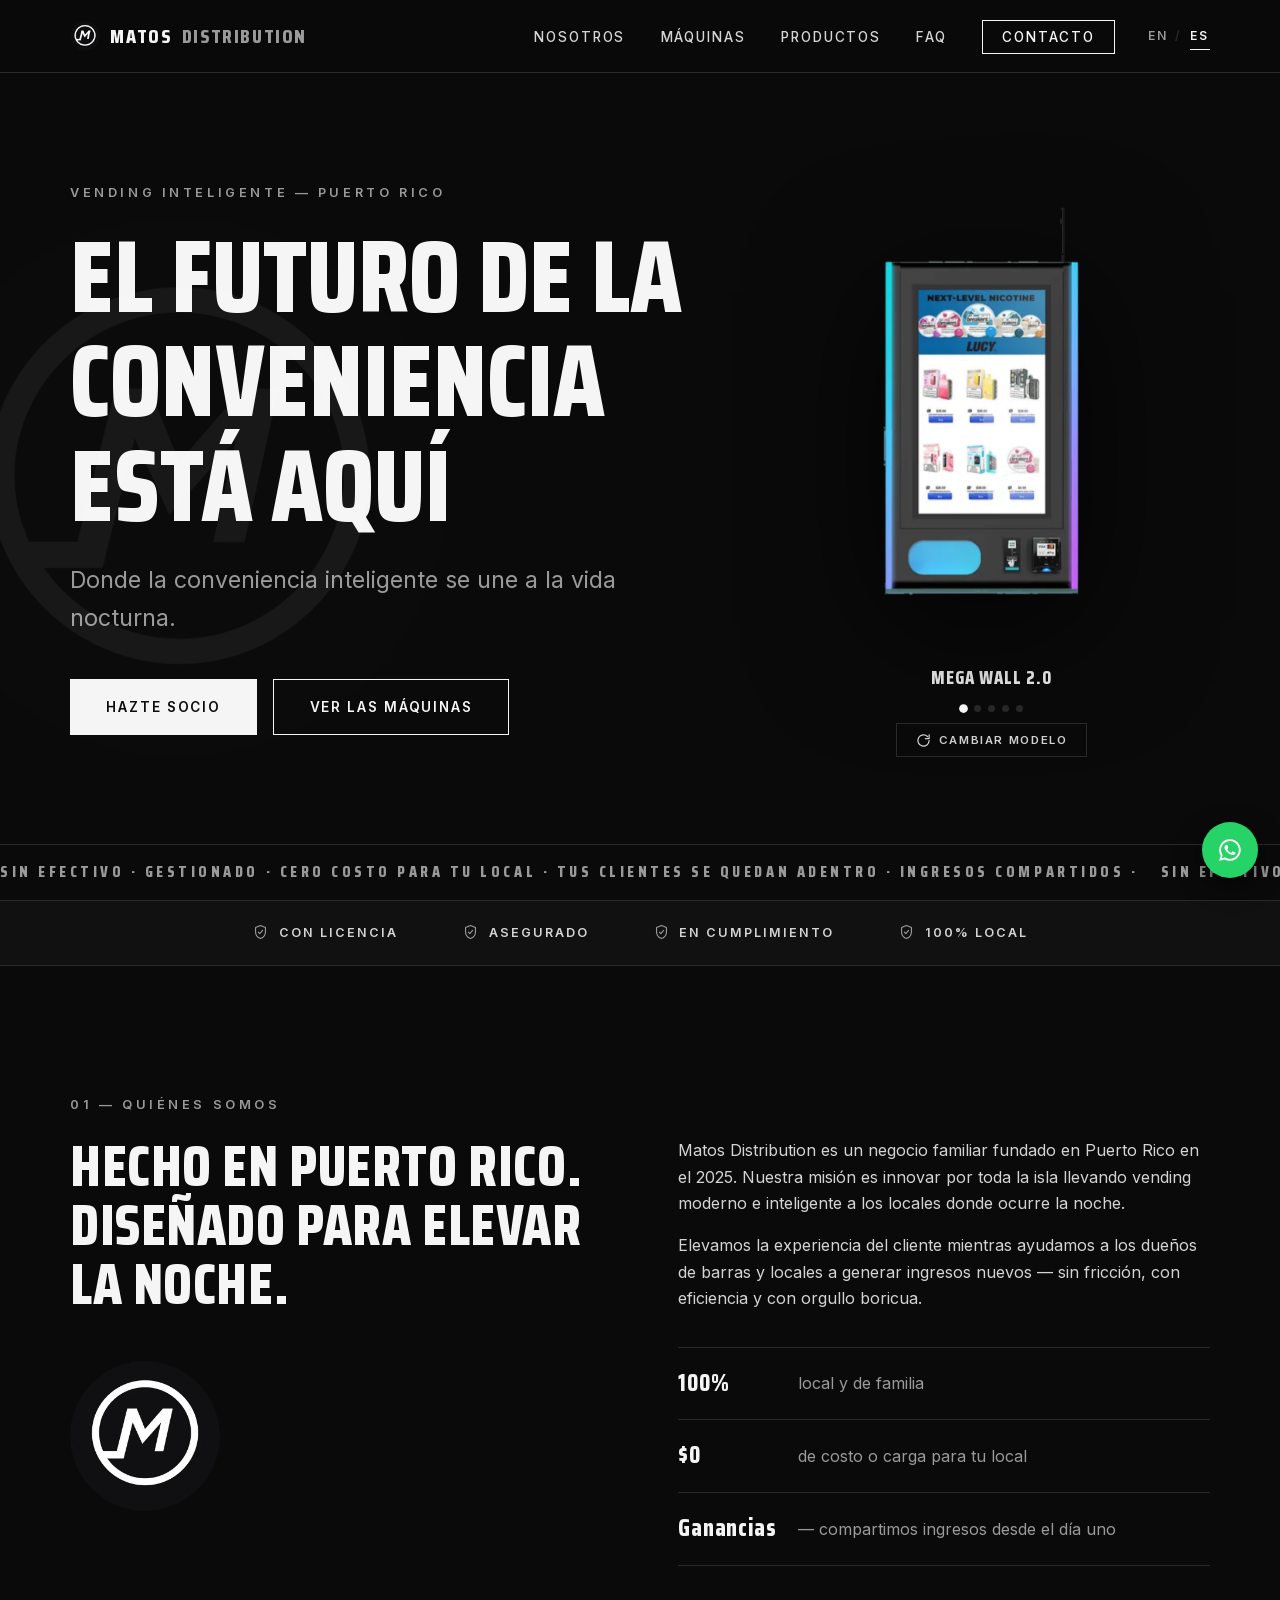
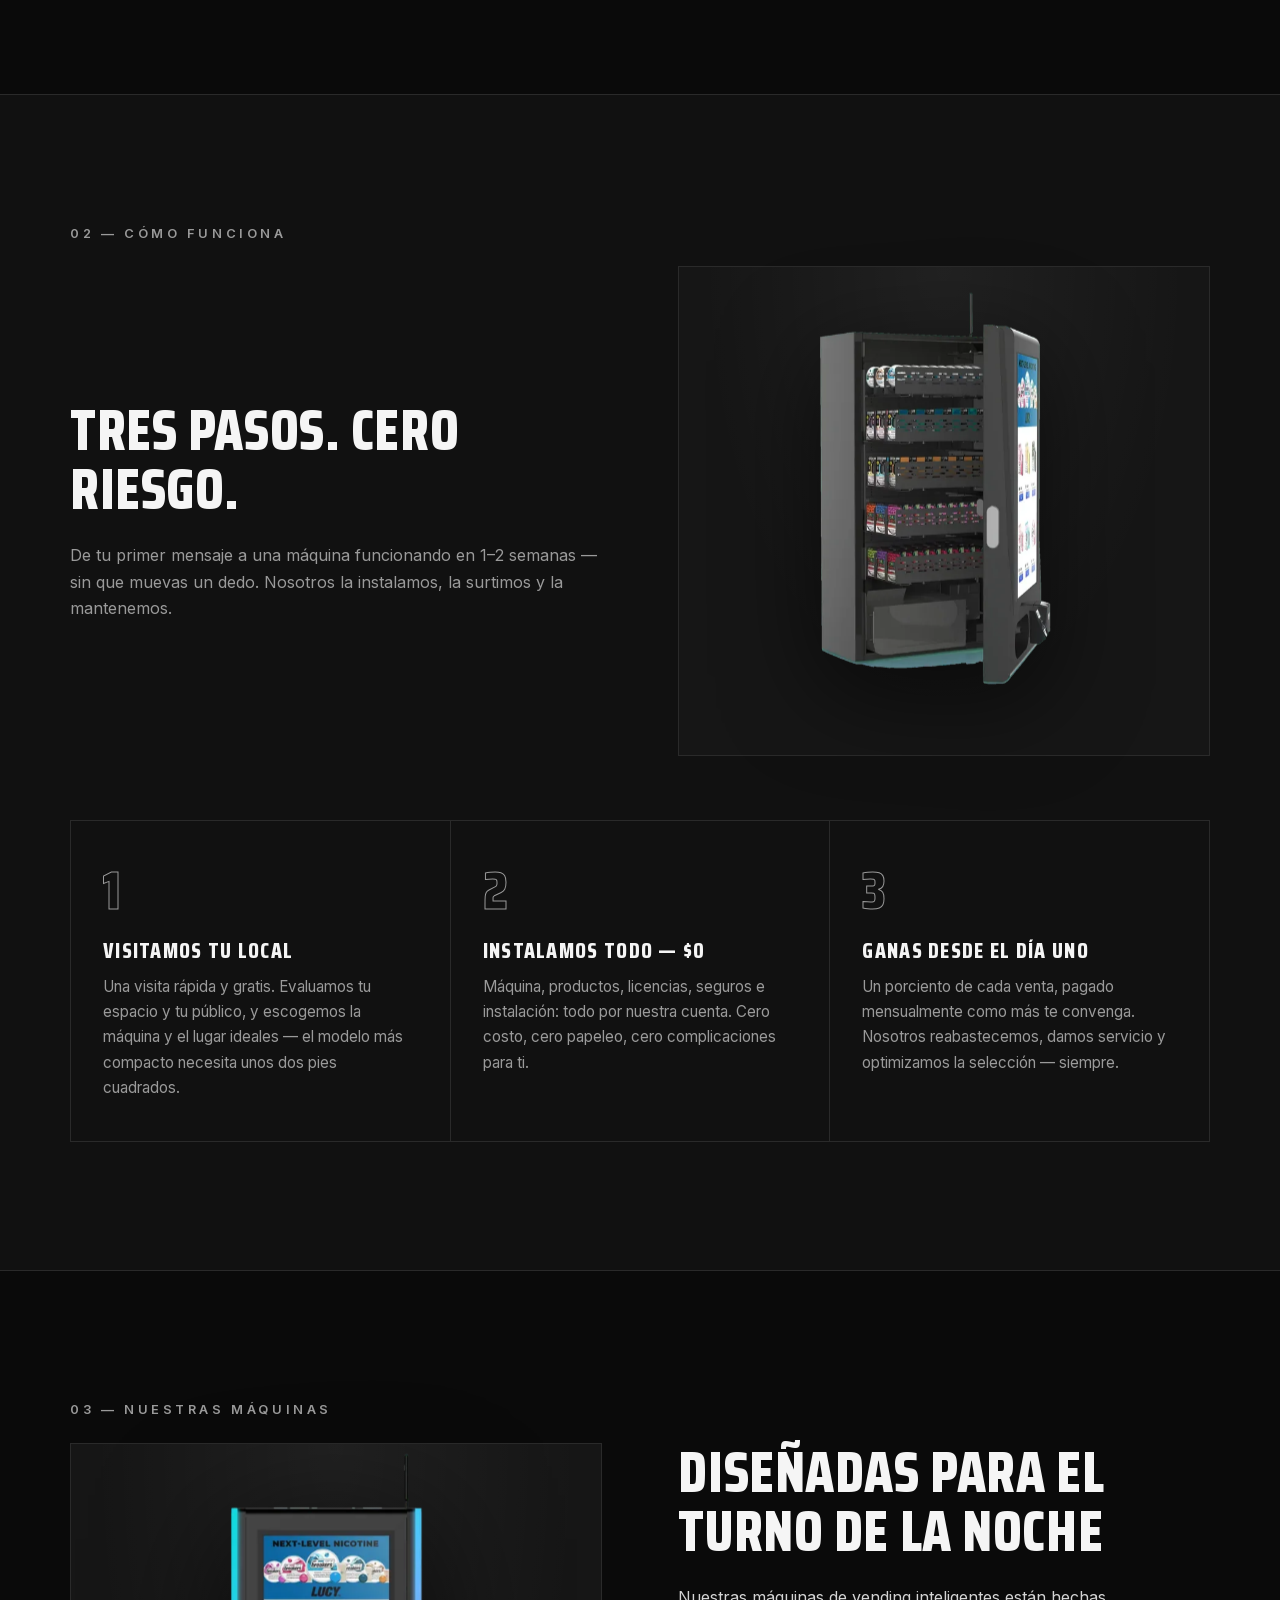
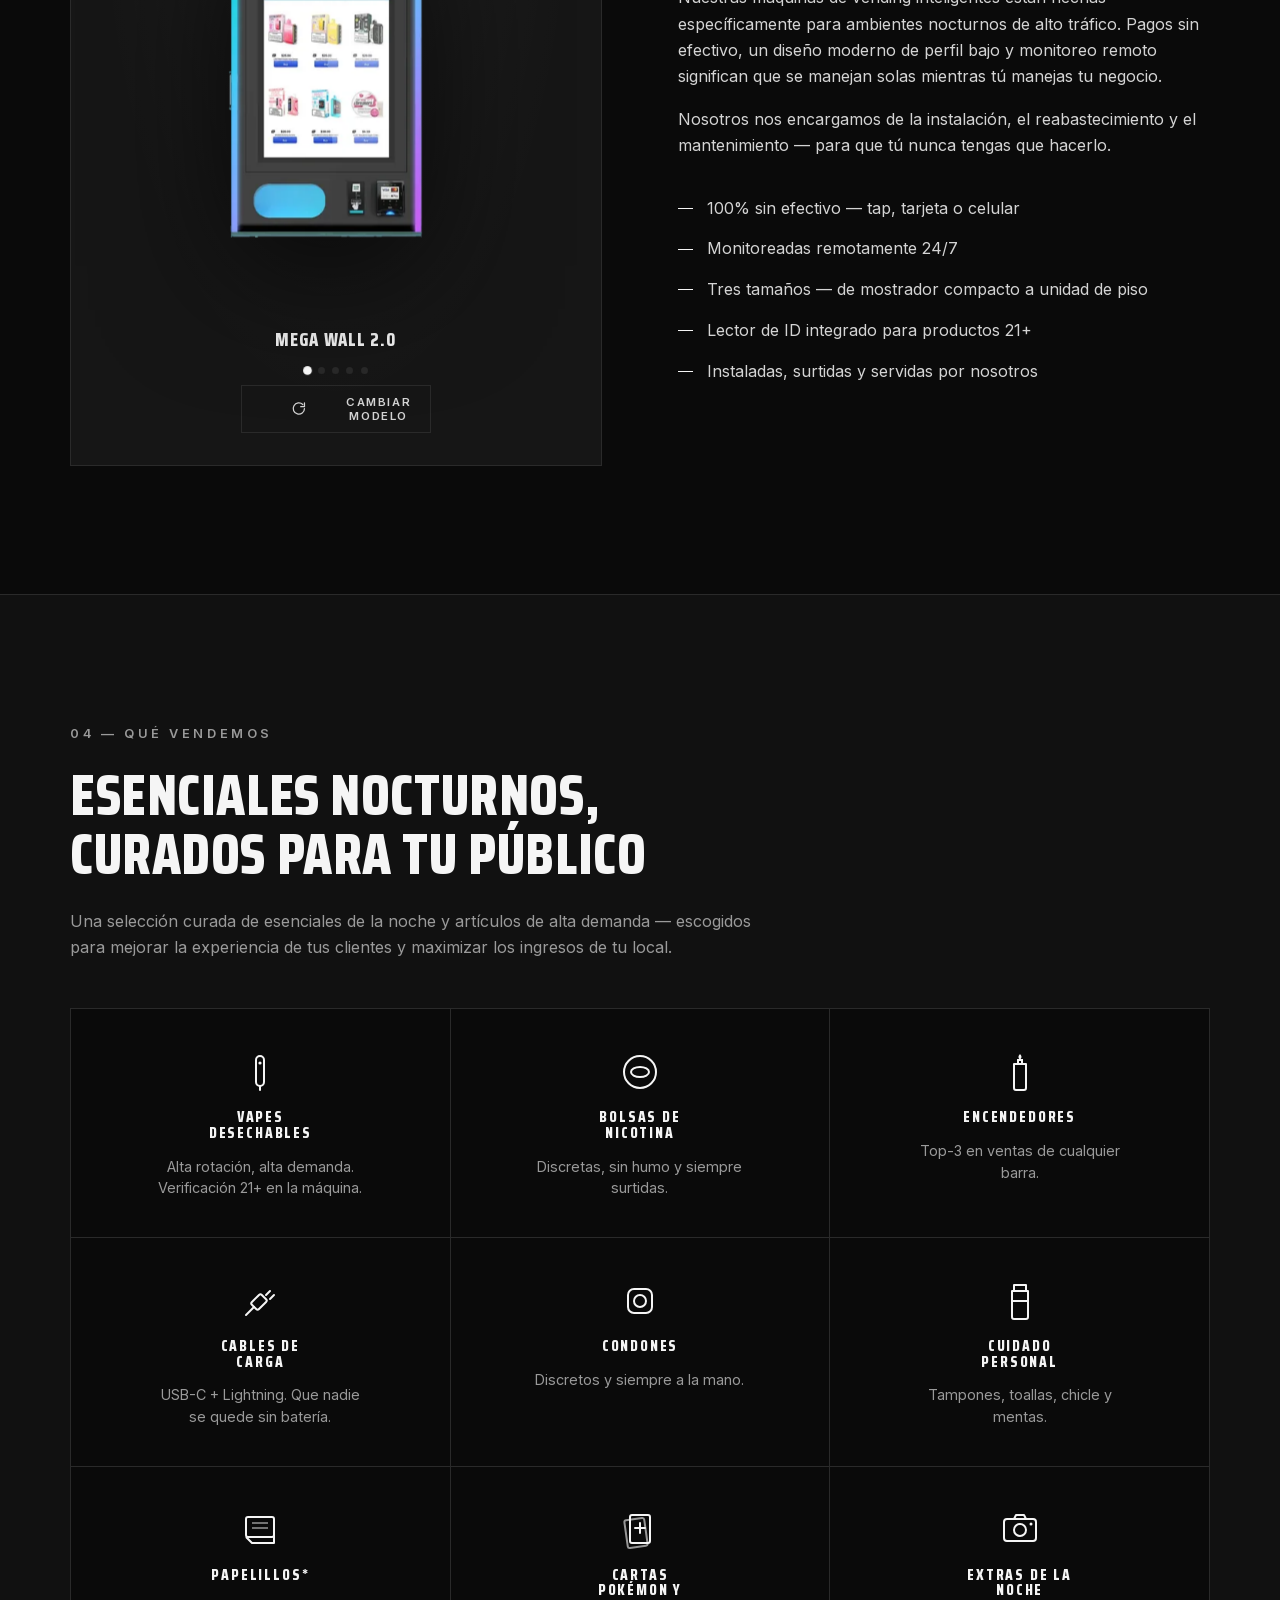
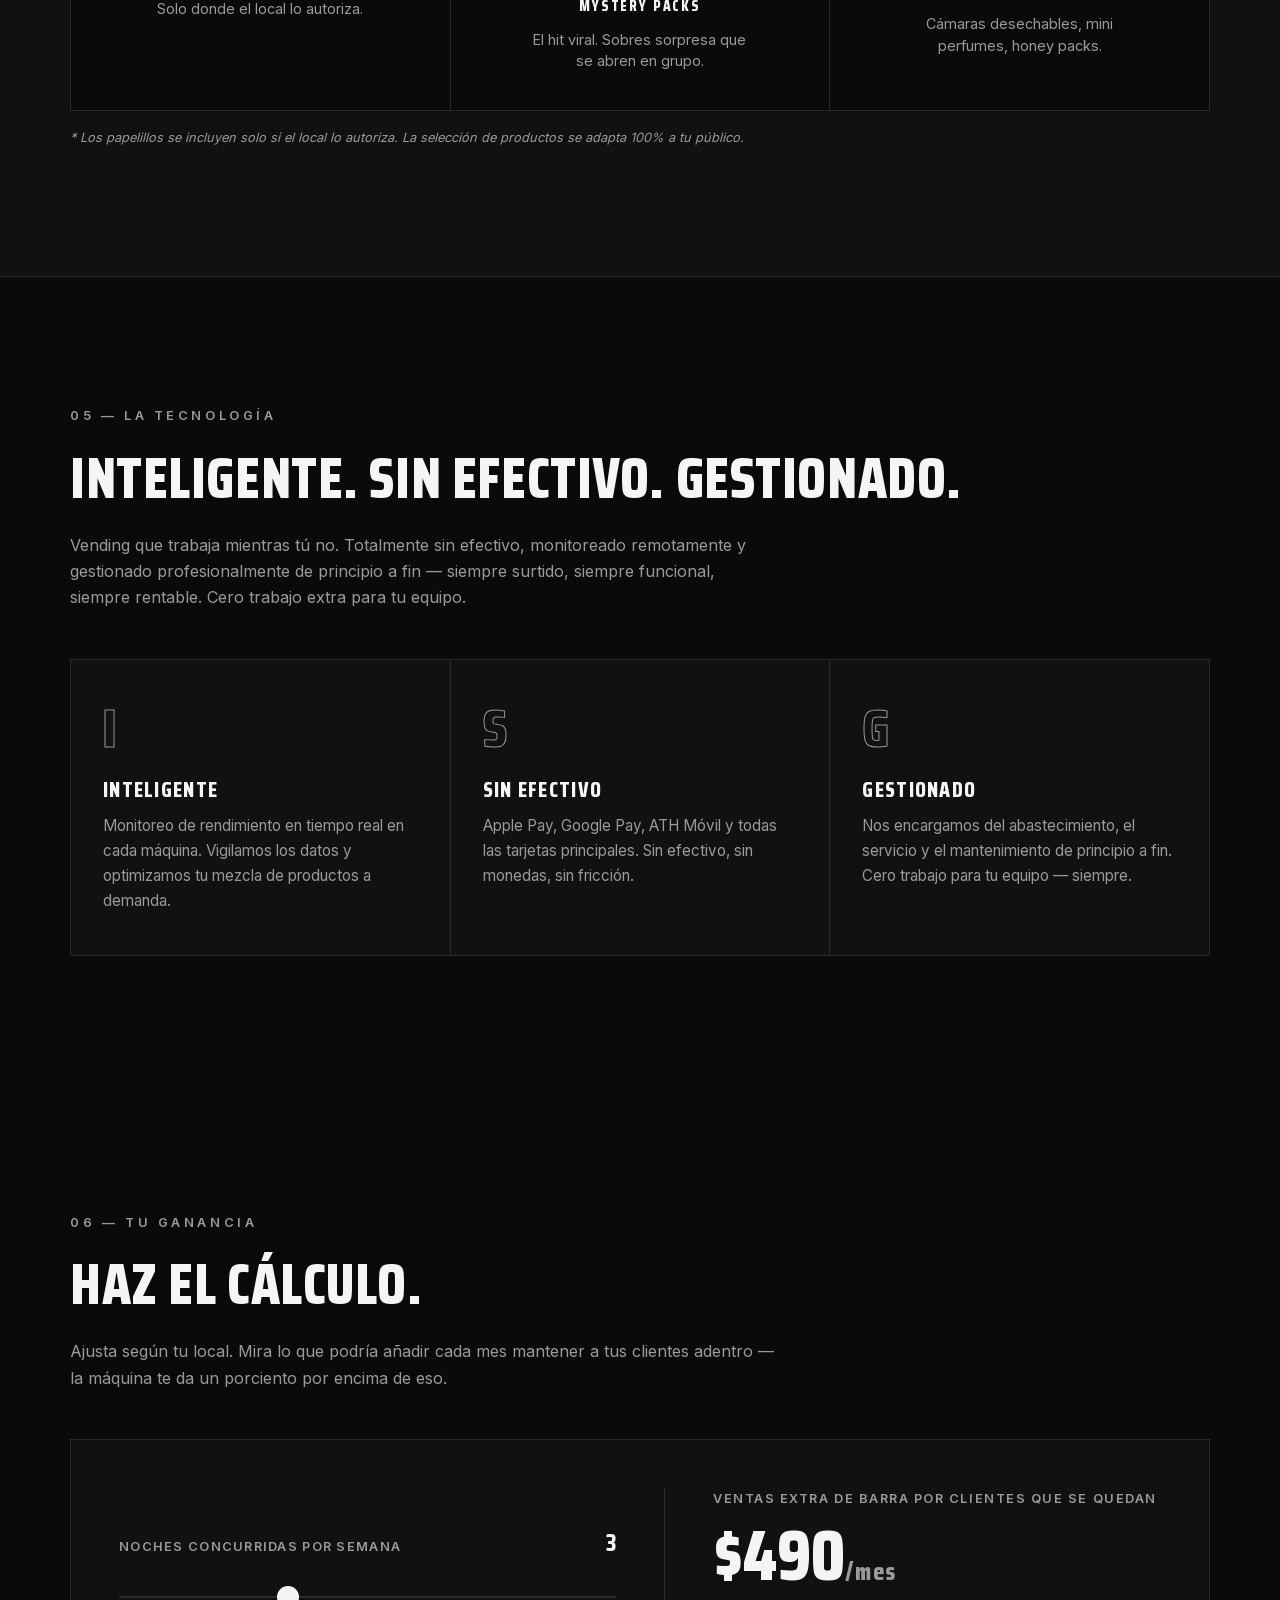
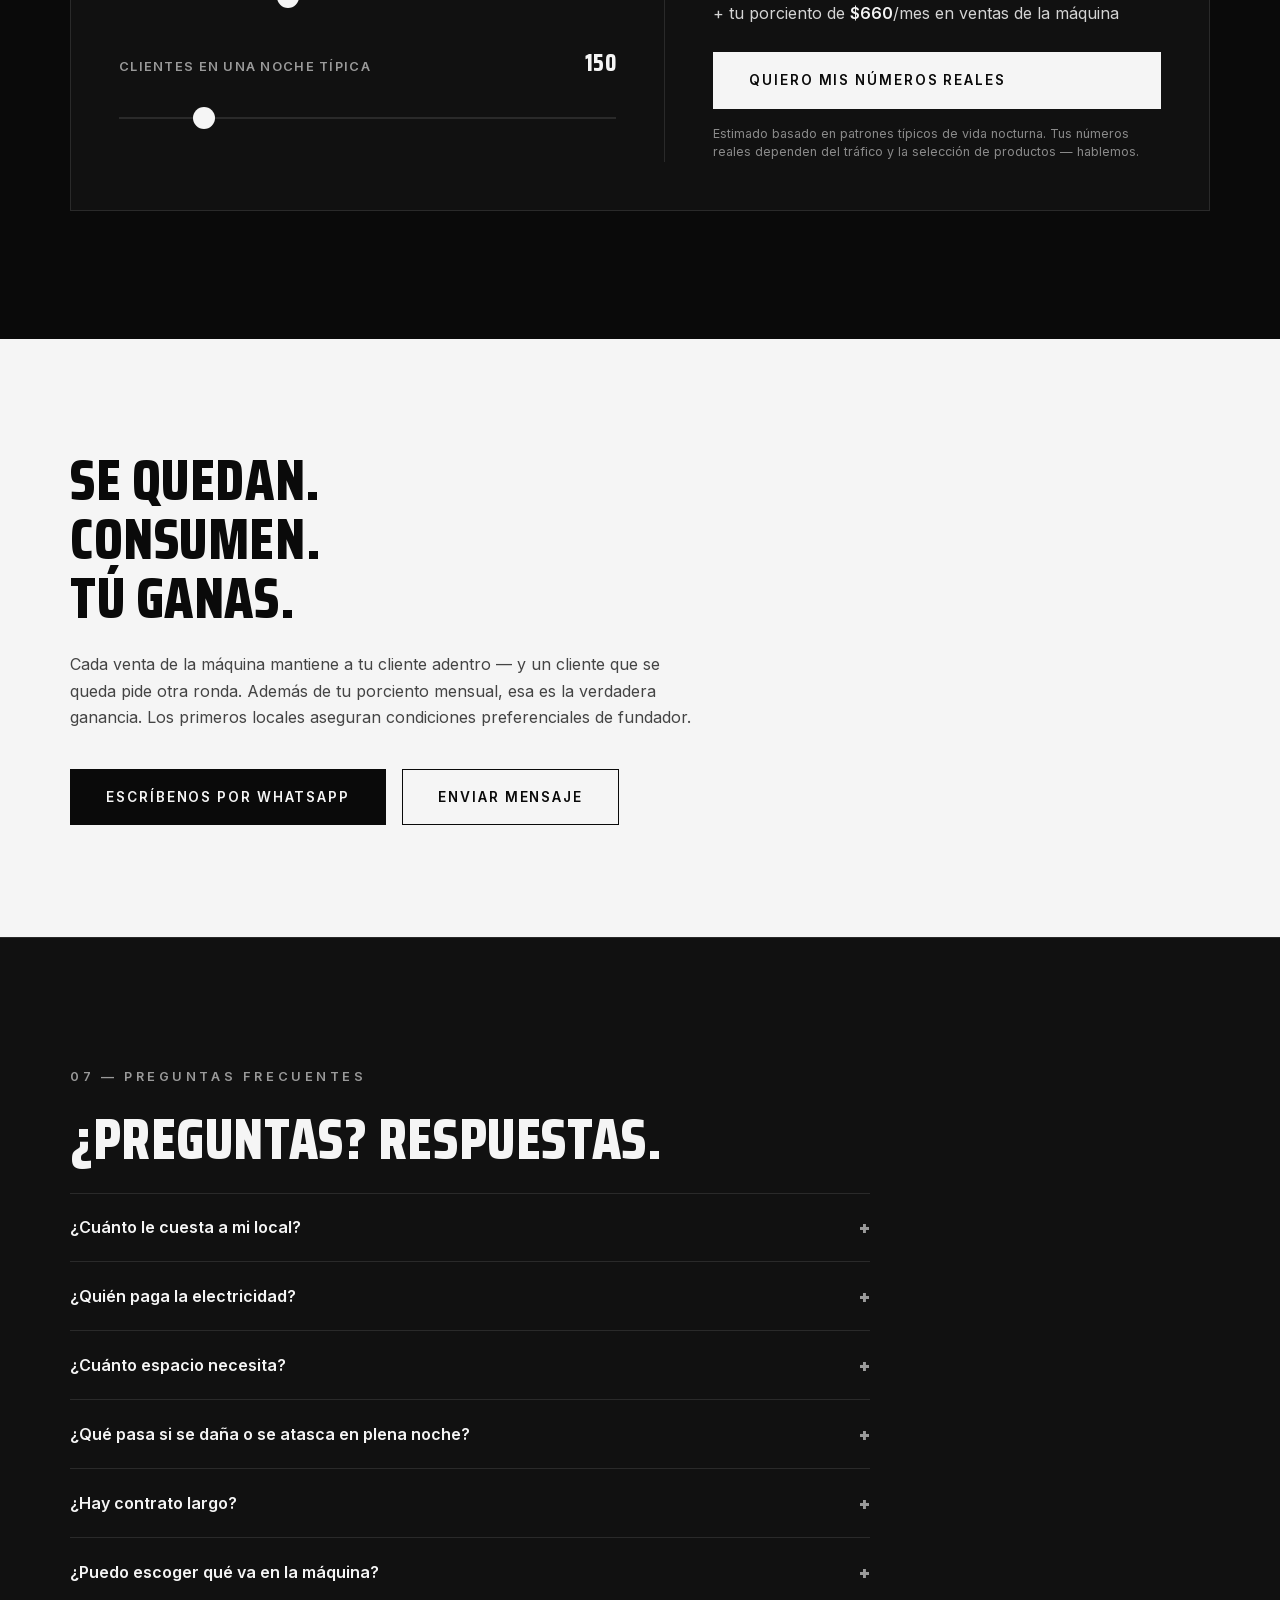
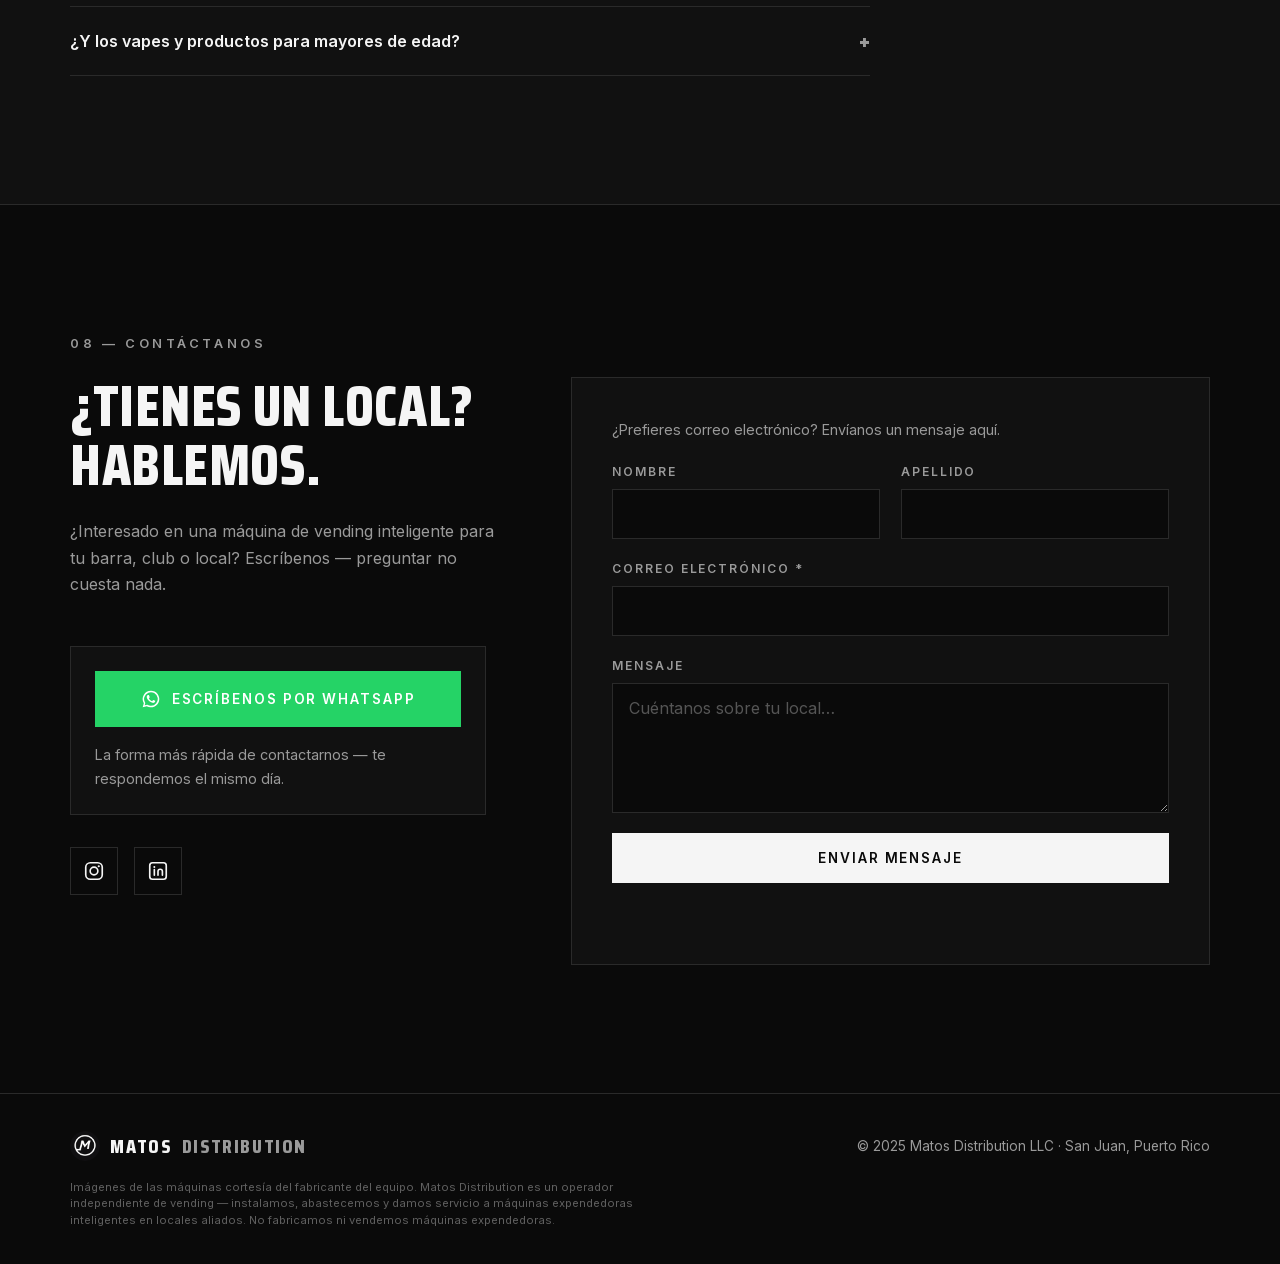
==== commit f1e166f0: "Responsive machine images (560/720 variants + srcset), richer LocalBusiness JSON-LD (phone, offer, h" ====
--- a/es/index.html
+++ b/es/index.html
@@ -35,10 +35,10 @@
 
   <!-- Fonts: Anton self-hosted (preloaded — it renders the headline), Inter self-hosted -->
   <link rel="preload" href="/assets/fonts/saira-condensed-800-latin.woff2" as="font" type="font/woff2" crossorigin>
-  <link rel="preload" href="/assets/machine-front.webp" as="image" fetchpriority="high">
+  <link rel="preload" as="image" href="/assets/machine-front.webp" imagesrcset="/assets/machine-front-560.webp 560w, /assets/machine-front.webp 1040w" imagesizes="(max-width: 900px) 280px, 520px" fetchpriority="high">
   <link rel="preload" href="/assets/fonts/inter-latin.woff2" as="font" type="font/woff2" crossorigin>
 
-  <link rel="stylesheet" href="/styles.css?v=20261104">
+  <link rel="stylesheet" href="/styles.css?v=20261104b">
 
   <!-- Structured data -->
   <script type="application/ld+json">
@@ -51,11 +51,21 @@
     "email": "ematos@matosdistribution.com",
     "logo": "https://www.matosdistribution.com/assets/logo-mark.webp",
     "image": "https://www.matosdistribution.com/og-image-es.png",
+    "telephone": "+1-787-531-7623",
     "contactPoint": {
       "@type": "ContactPoint",
       "contactType": "sales",
+      "telephone": "+1-787-531-7623",
       "email": "ematos@matosdistribution.com",
-      "availableLanguage": ["es", "en"]
+      "availableLanguage": ["es", "en"],
+      "areaServed": "PR"
+    },
+    "hasOfferCatalog": {
+      "@type": "OfferCatalog",
+      "name": "Vending inteligente para locales",
+      "itemListElement": [
+        { "@type": "Offer", "price": "0", "priceCurrency": "USD", "itemOffered": { "@type": "Service", "name": "Colocación de máquina expendedora inteligente totalmente administrada", "description": "Máquina expendedora sin efectivo instalada, surtida, mantenida y asegurada sin costo para el local, con una participación mensual de las ventas para el local.", "areaServed": "Puerto Rico", "serviceType": "Colocación de máquinas expendedoras" } }
+      ]
     },
     "sameAs": [
       "https://www.instagram.com/matosdistributionpr/",
@@ -74,7 +84,8 @@
       "@type": "State",
       "name": "Puerto Rico"
     },
-    "knowsAbout": ["máquinas expendedoras inteligentes", "pagos sin efectivo", "amenidades para la vida nocturna", "alianzas de ingresos compartidos"],
+    "knowsAbout": ["máquinas expendedoras inteligentes", "pagos sin efectivo", "amenidades para la vida nocturna", "alianzas de ingresos compartidos", "verificación de edad para productos 21+", "barras y discotecas en Puerto Rico"],
+    "openingHours": "Mo-Su 00:00-23:59",
     "slogan": "Donde la conveniencia inteligente se une a la vida nocturna."
   }
   </script>
@@ -138,7 +149,7 @@
         <div class="hero-visual reveal">
           <div class="machine-switcher">
             <button type="button" class="machine-stage machine-stage--hero" data-machine-advance aria-label="Ver otro modelo de máquina">
-              <img class="machine-img" data-machine-img data-parallax="30" src="/assets/machine-front.webp" fetchpriority="high" decoding="async" alt="Máquina de vending inteligente Mega Wall con pantalla táctil encendida" width="1040" height="1040">
+              <img class="machine-img" data-machine-img data-parallax="30" src="/assets/machine-front.webp" srcset="/assets/machine-front-560.webp 560w, /assets/machine-front.webp 1040w" sizes="(max-width: 900px) 280px, 520px" fetchpriority="high" decoding="async" alt="Máquina de vending inteligente Mega Wall con pantalla táctil encendida" width="1040" height="1040">
             </button>
             <div class="machine-switch-ui">
               <span class="machine-name" data-machine-name>Mega Wall 2.0</span>
@@ -201,7 +212,7 @@
             <p class="section-lead reveal">De tu primer mensaje a una máquina funcionando en 1–2 semanas — sin que muevas un dedo. Nosotros la instalamos, la surtimos y la mantenemos.</p>
           </div>
           <div class="machine-visual reveal">
-            <img class="machine-photo" data-parallax="14" src="/assets/machine-interior.webp" alt="Una máquina de vending de Matos Distribution abierta y surtida de esenciales para la vida nocturna" width="1200" height="1200" loading="lazy" decoding="async">
+            <img class="machine-photo" data-parallax="14" src="/assets/machine-interior.webp" srcset="/assets/machine-interior-720.webp 720w, /assets/machine-interior.webp 1200w" sizes="(max-width: 900px) 92vw, 560px" alt="Una máquina de vending de Matos Distribution abierta y surtida de esenciales para la vida nocturna" width="1200" height="1200" loading="lazy" decoding="async">
           </div>
         </div>
         <div class="feature-grid steps-grid">
@@ -232,7 +243,7 @@
           <div class="machine-visual reveal">
             <div class="machine-switcher">
               <button type="button" class="machine-stage" data-machine-advance aria-label="Ver otro modelo de máquina">
-                <img class="machine-img" data-machine-img data-parallax="14" src="/assets/machine-front.webp" alt="Máquina de vending inteligente Mega Wall — pantalla táctil, lector de tarjetas sin contacto y lector de ID integrado" width="1040" height="1040" loading="lazy" decoding="async">
+                <img class="machine-img" data-machine-img data-parallax="14" src="/assets/machine-front.webp" srcset="/assets/machine-front-560.webp 560w, /assets/machine-front.webp 1040w" sizes="(max-width: 900px) 280px, 520px" alt="Máquina de vending inteligente Mega Wall — pantalla táctil, lector de tarjetas sin contacto y lector de ID integrado" width="1040" height="1040" loading="lazy" decoding="async">
               </button>
               <div class="machine-switch-ui">
                 <span class="machine-name" data-machine-name>Mega Wall 2.0</span>
@@ -498,7 +509,7 @@
     <svg viewBox="0 0 24 24" aria-hidden="true" fill="currentColor"><path d="M12 2a10 10 0 0 0-8.6 15.1L2 22l5-1.3A10 10 0 1 0 12 2zm0 18.2c-1.5 0-3-.4-4.3-1.2l-.3-.2-3 .8.8-2.9-.2-.3A8.2 8.2 0 1 1 12 20.2zm4.6-6.1c-.3-.1-1.5-.7-1.7-.8-.2-.1-.4-.1-.6.1-.2.3-.6.8-.8 1-.1.2-.3.2-.5.1-.3-.1-1.1-.4-2-1.2-.8-.7-1.3-1.5-1.4-1.8-.2-.3 0-.4.1-.5l.4-.5c.1-.2.2-.3.3-.5.1-.2 0-.3 0-.5-.1-.1-.6-1.4-.8-1.9-.2-.5-.4-.4-.6-.4h-.5c-.2 0-.5.1-.7.3-.2.3-.9.9-.9 2.1s.9 2.4 1 2.6c.1.2 1.8 2.7 4.3 3.8.6.3 1.1.4 1.4.5.6.2 1.2.2 1.6.1.5-.1 1.5-.6 1.7-1.2.2-.6.2-1.1.1-1.2 0-.1-.2-.2-.4-.3z"/></svg>
   </a>
 
-  <script src="/script.js?v=20261104" defer></script>
+  <script src="/script.js?v=20261104b" defer></script>
   <script defer src="/_vercel/insights/script.js"></script>
 </body>
 </html>
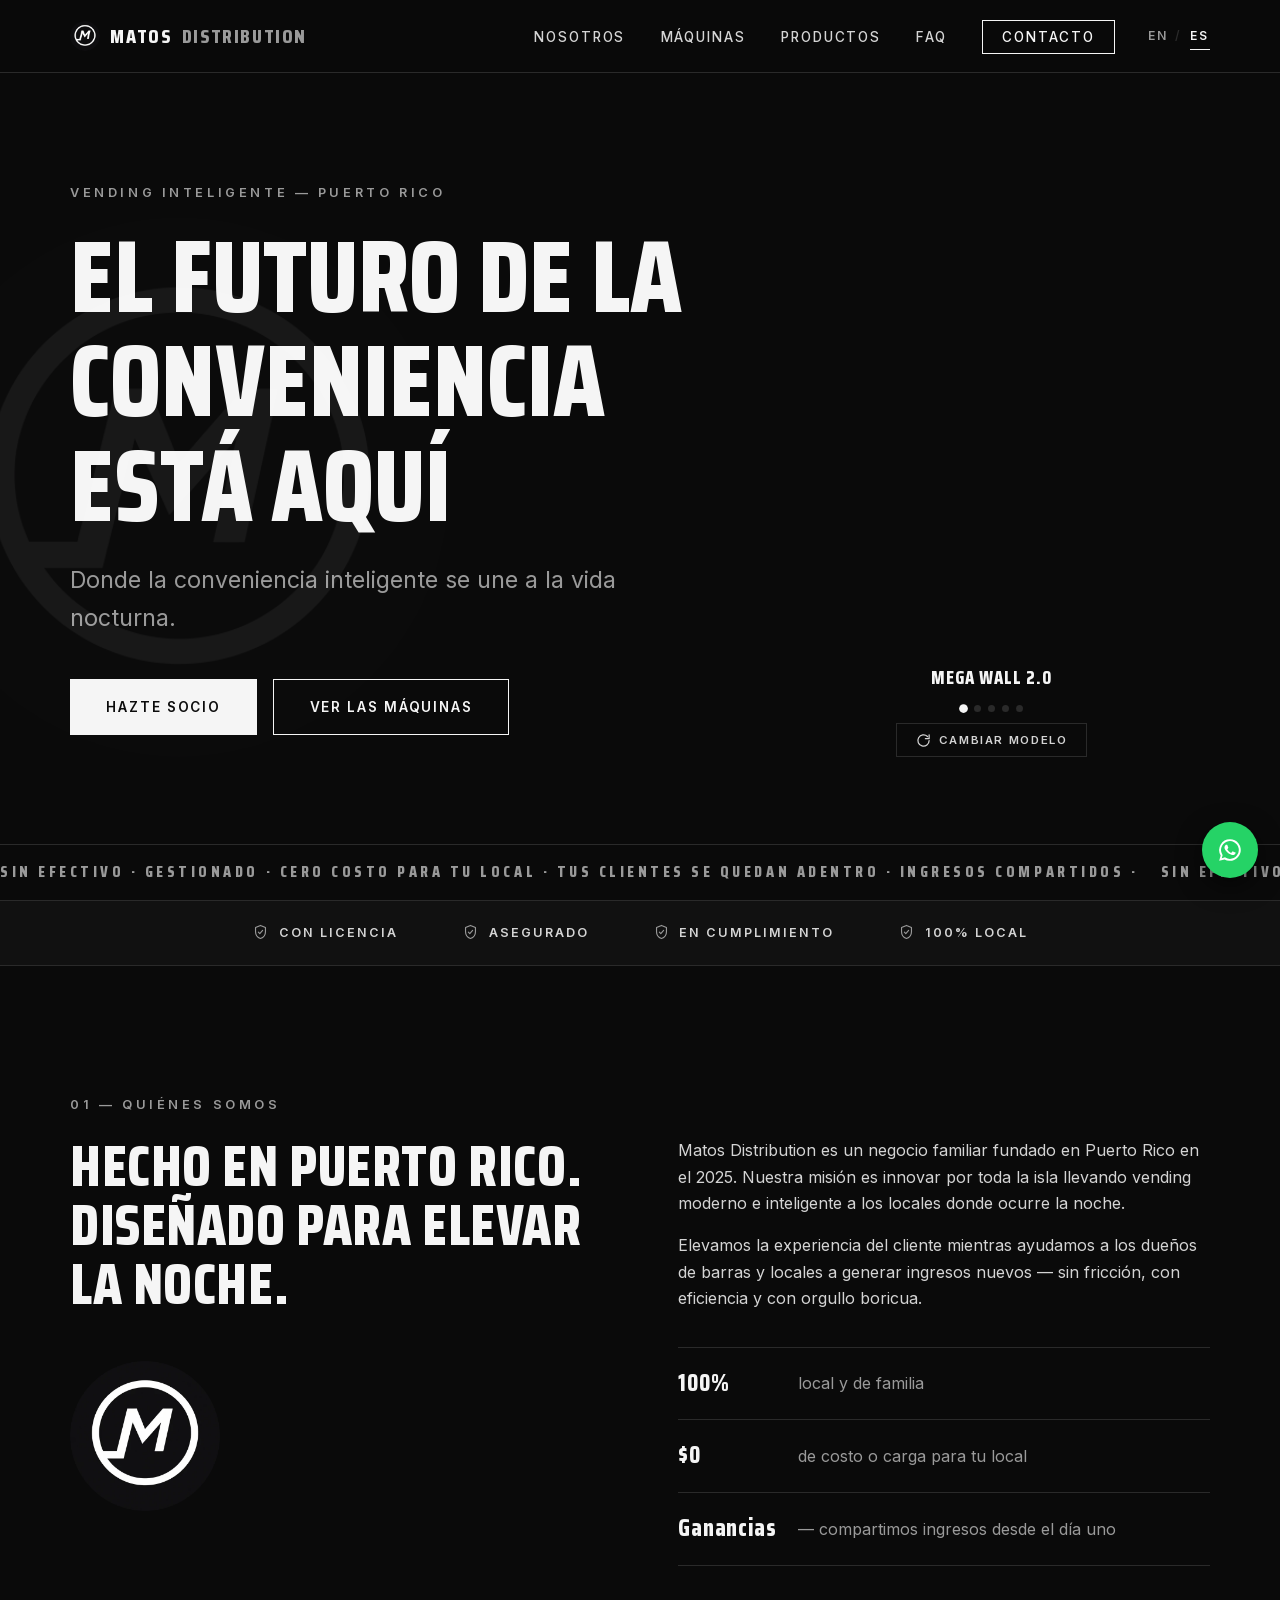
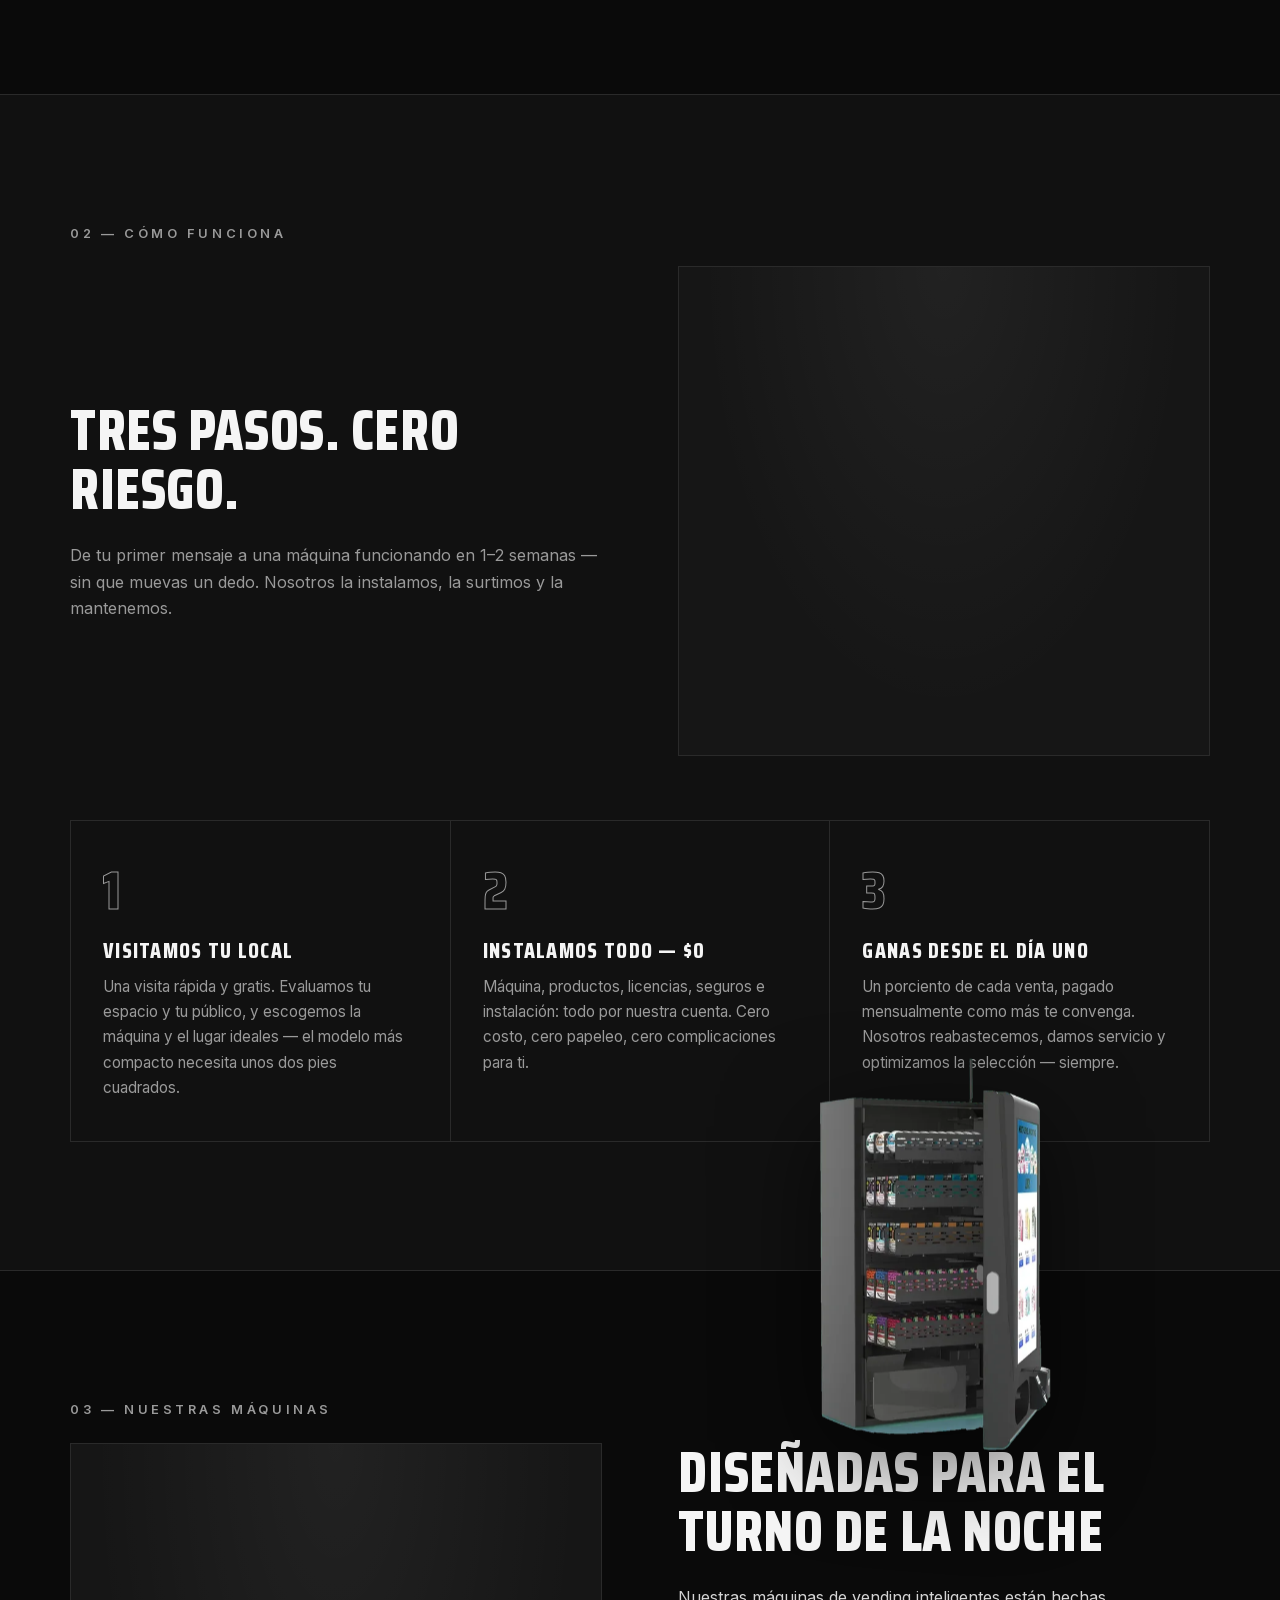
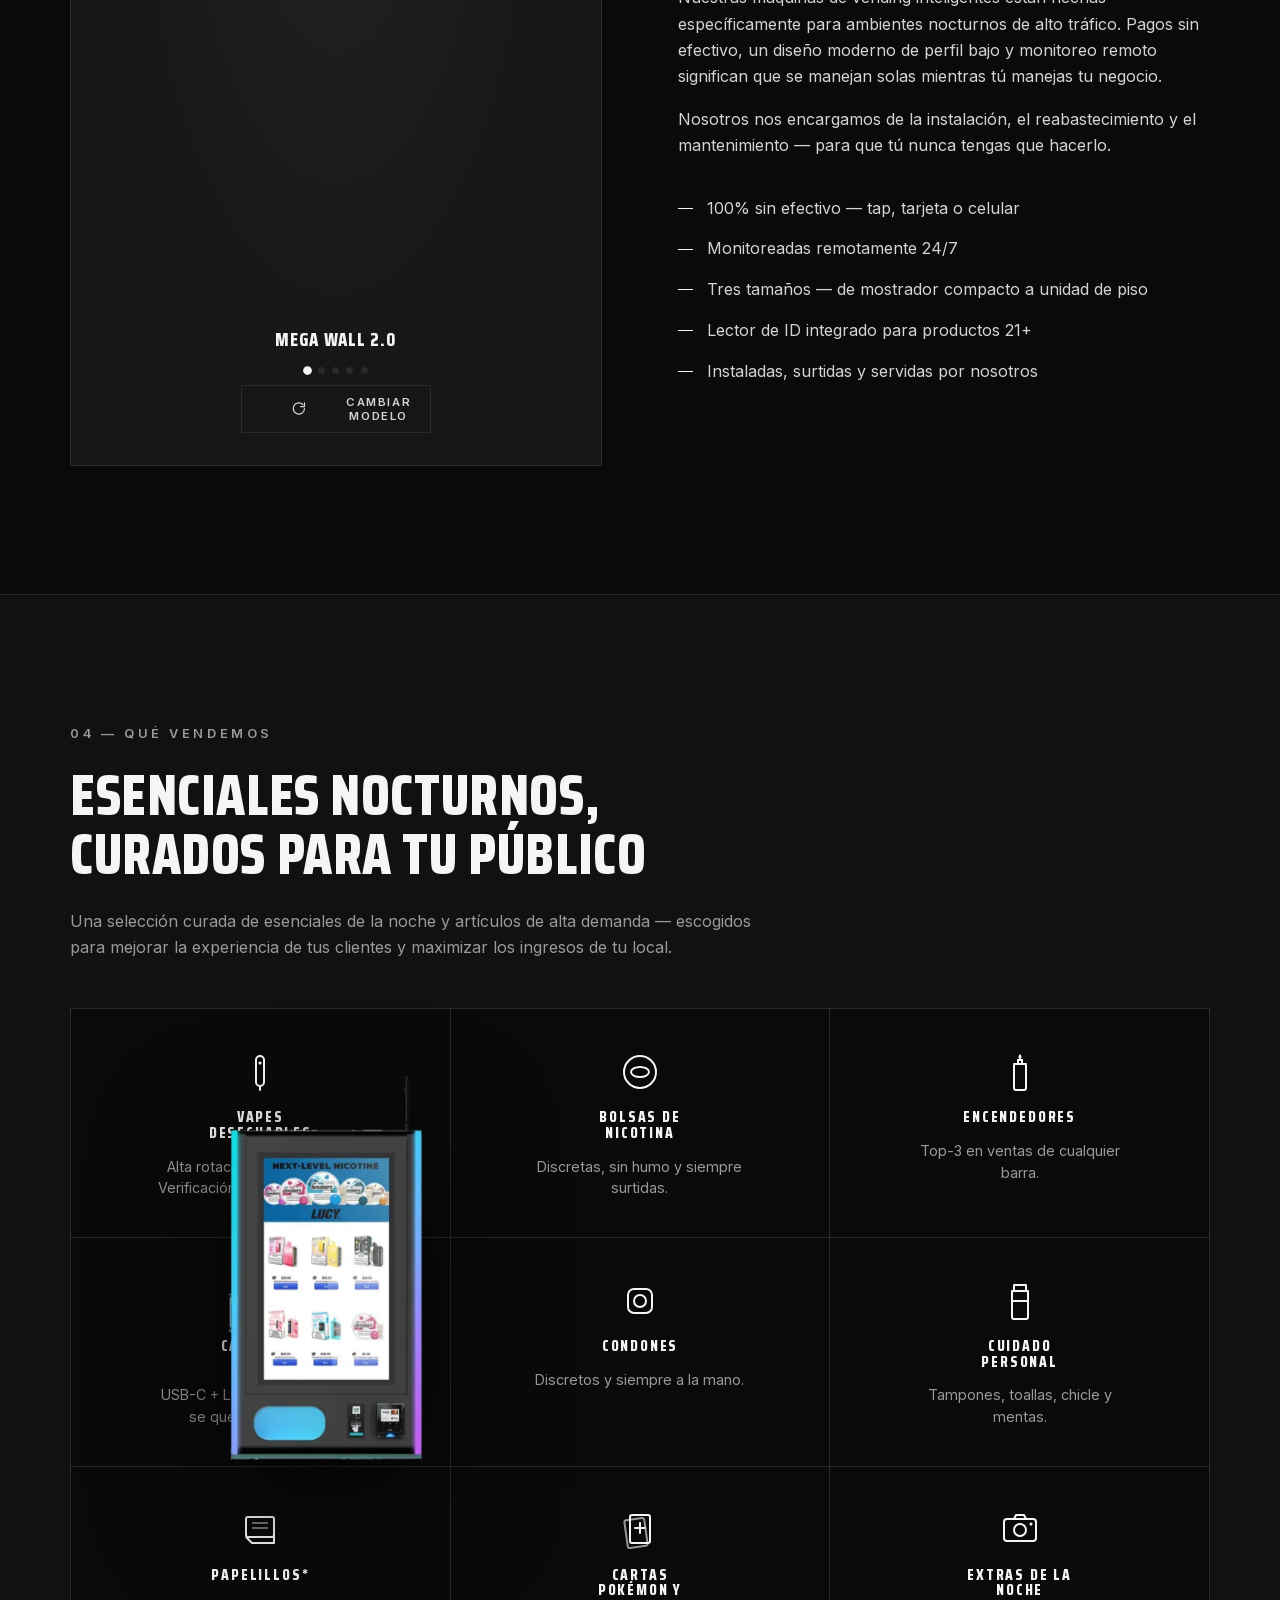
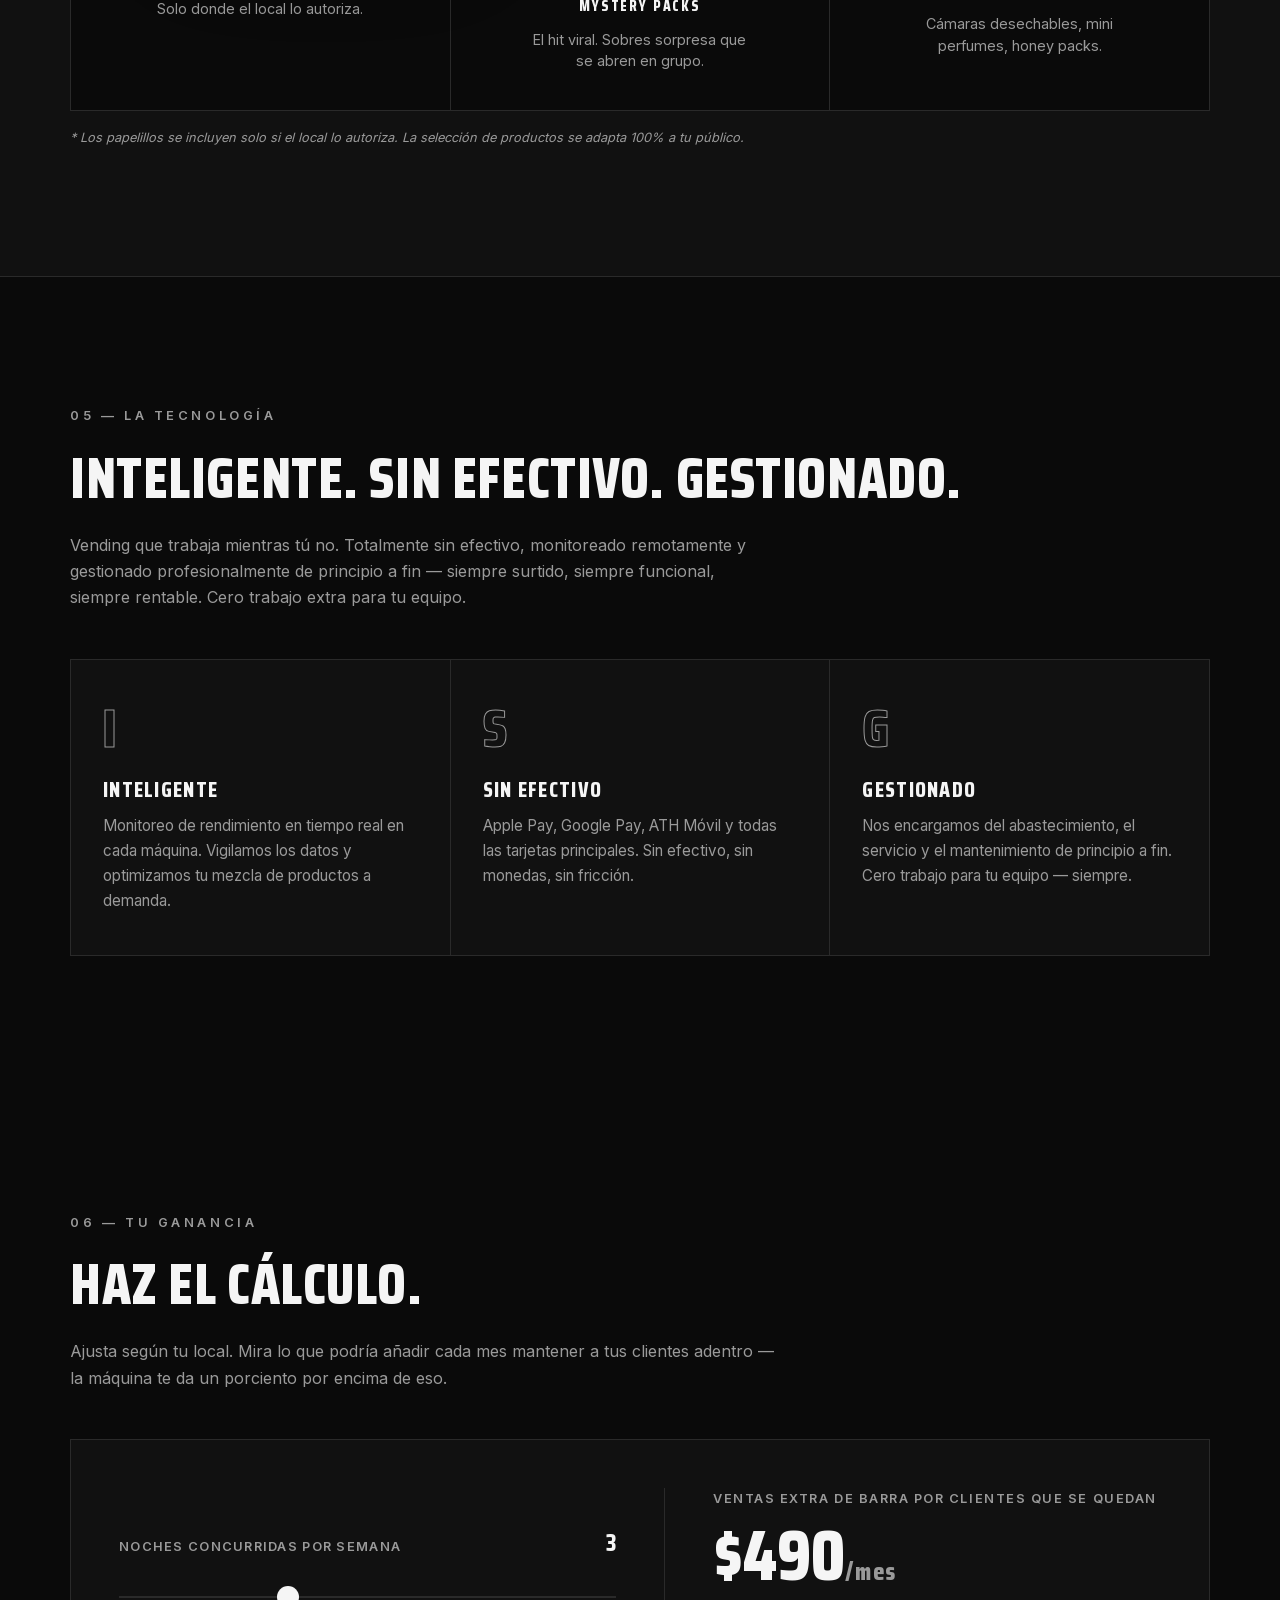
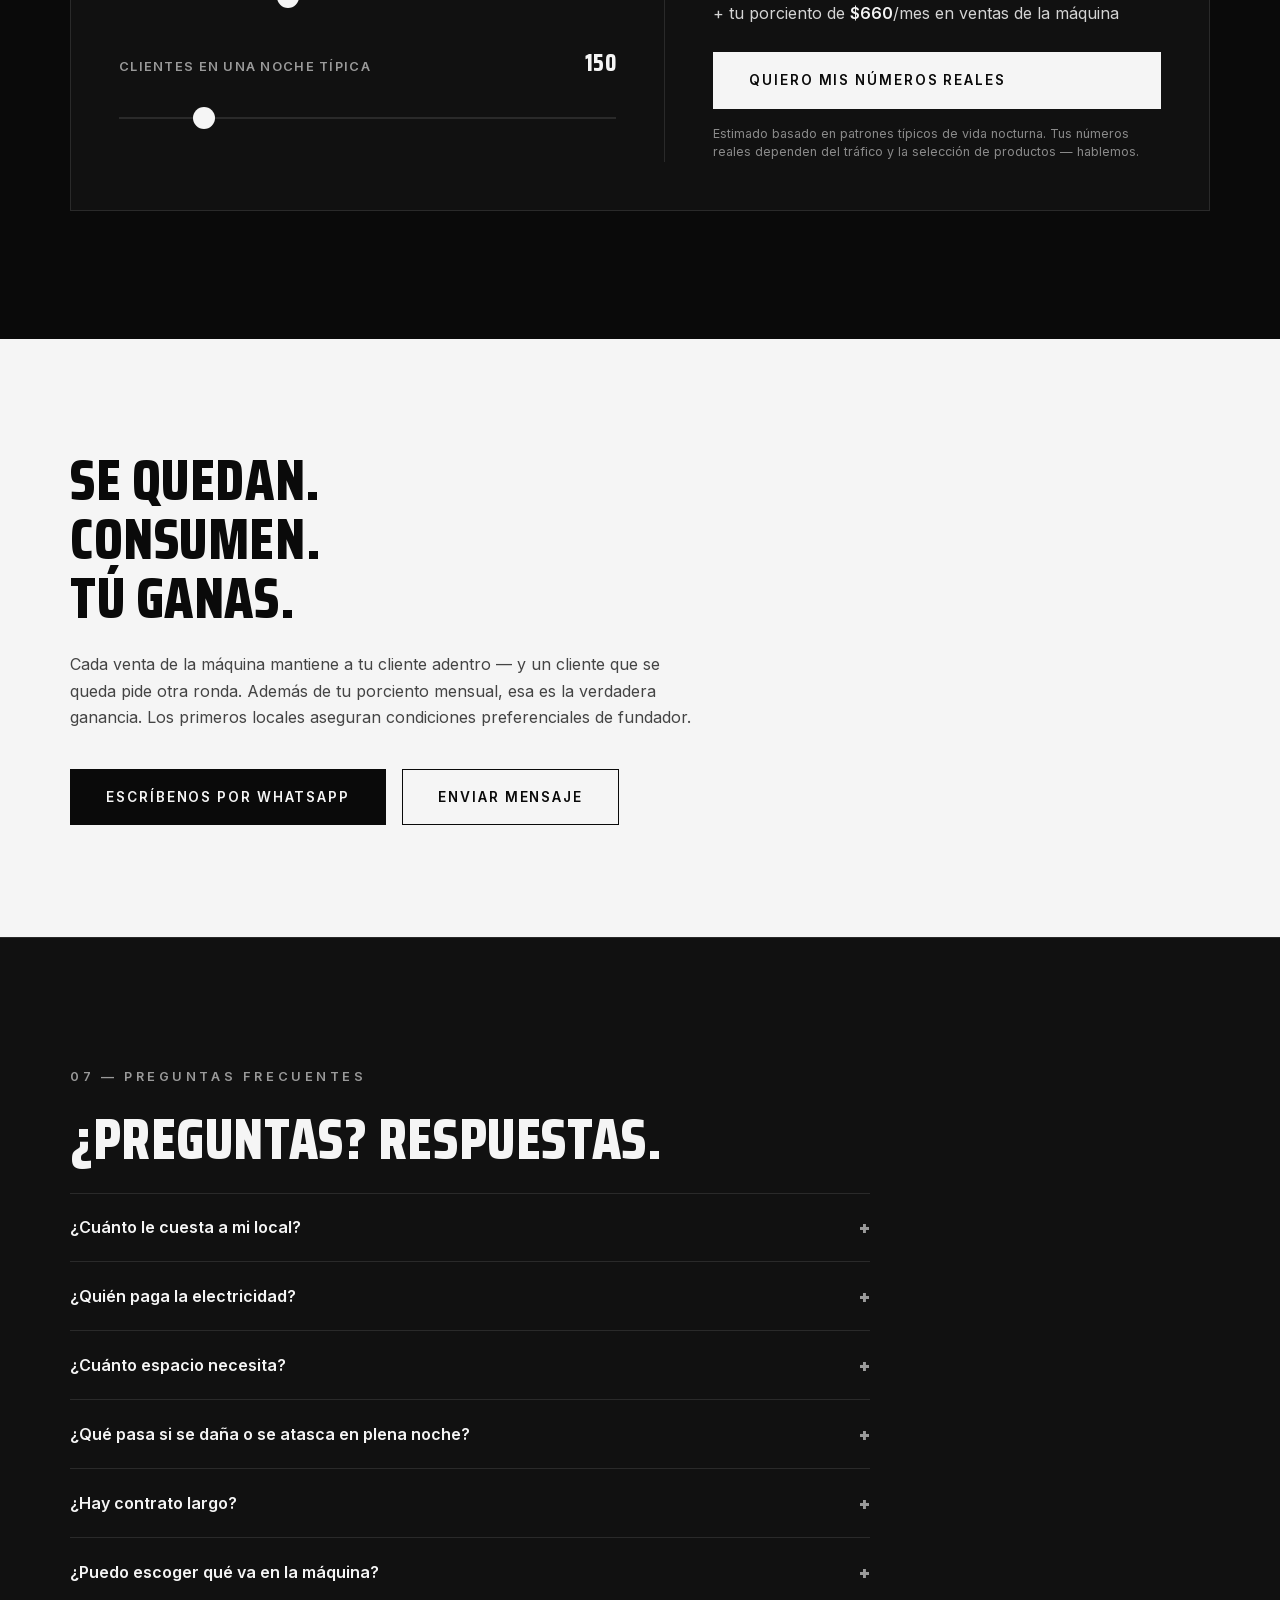
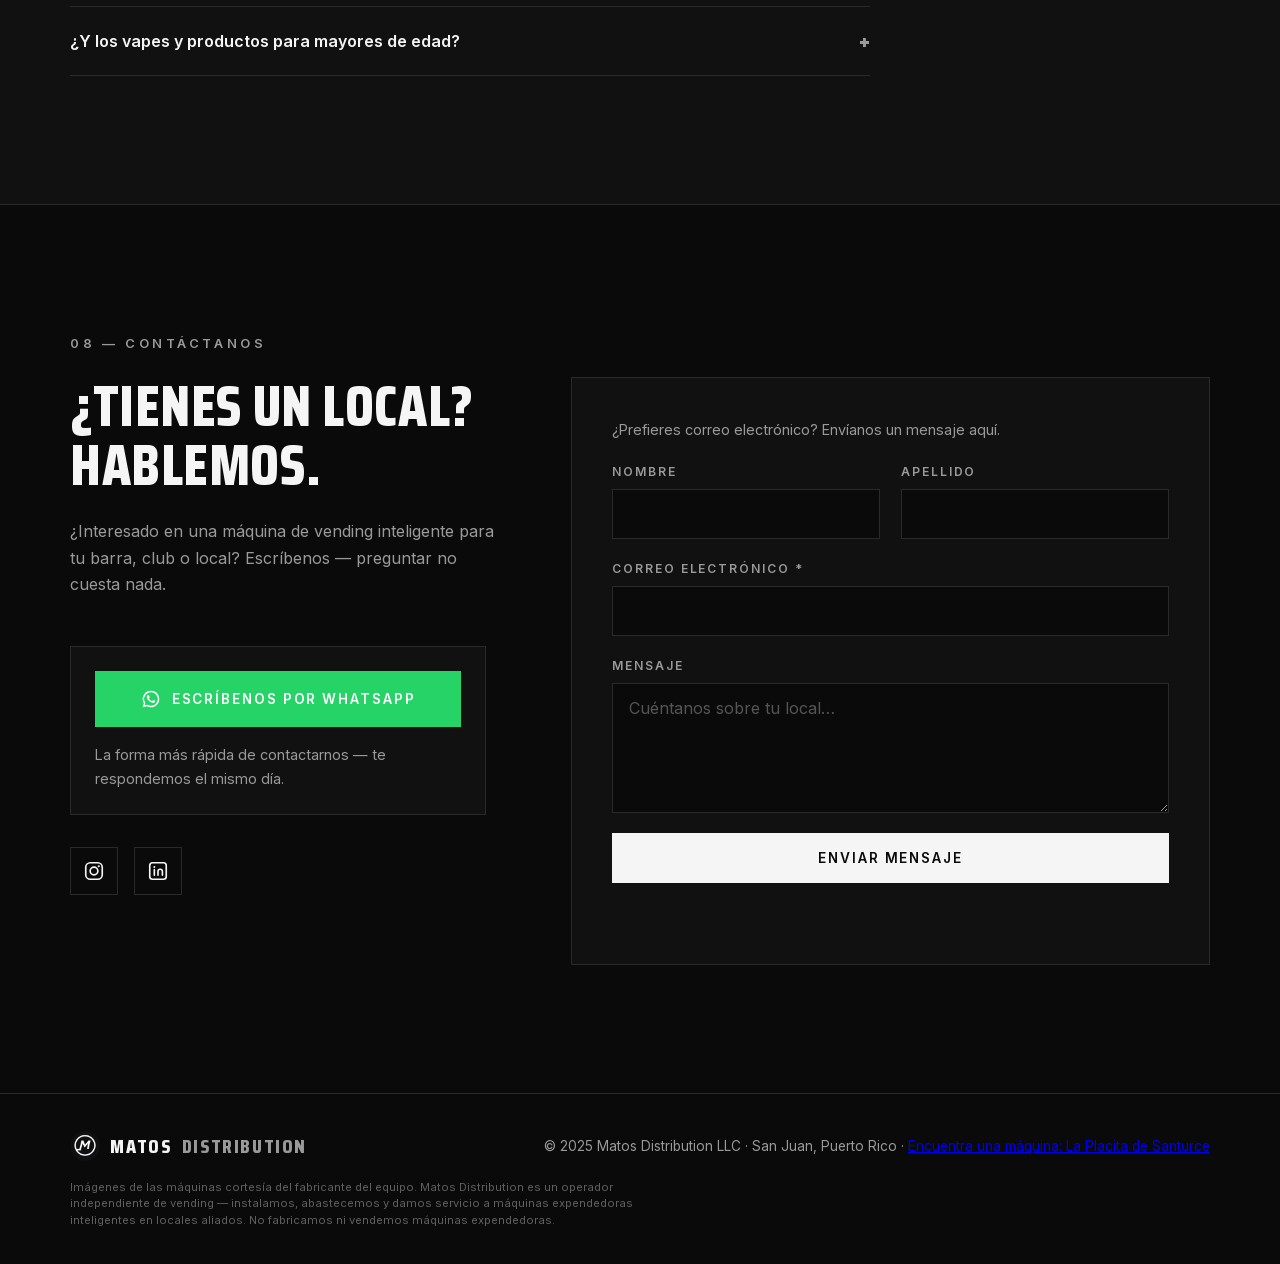
==== commit 3fc946c3: "La Placita location page (EN/ES): near-me product landing with Store + FAQ schema, geo meta, map, fo" ====
--- a/es/index.html
+++ b/es/index.html
@@ -498,7 +498,7 @@
   <footer class="site-footer">
     <div class="container footer-inner">
       <a class="nav-logo" href="#top"><img class="nav-mark" src="/assets/logo-mark-small.png" alt="" width="30" height="30">MATOS<span> DISTRIBUTION</span></a>
-      <p>© 2025 Matos Distribution LLC · San Juan, Puerto Rico</p>
+      <p>© 2025 Matos Distribution LLC · San Juan, Puerto Rico · <a href="/es/la-placita/">Encuentra una máquina: La Placita de Santurce</a></p>
     </div>
     <div class="container">
       <p class="footer-fine">Imágenes de las máquinas cortesía del fabricante del equipo. Matos Distribution es un operador independiente de vending — instalamos, abastecemos y damos servicio a máquinas expendedoras inteligentes en locales aliados. No fabricamos ni vendemos máquinas expendedoras.</p>
